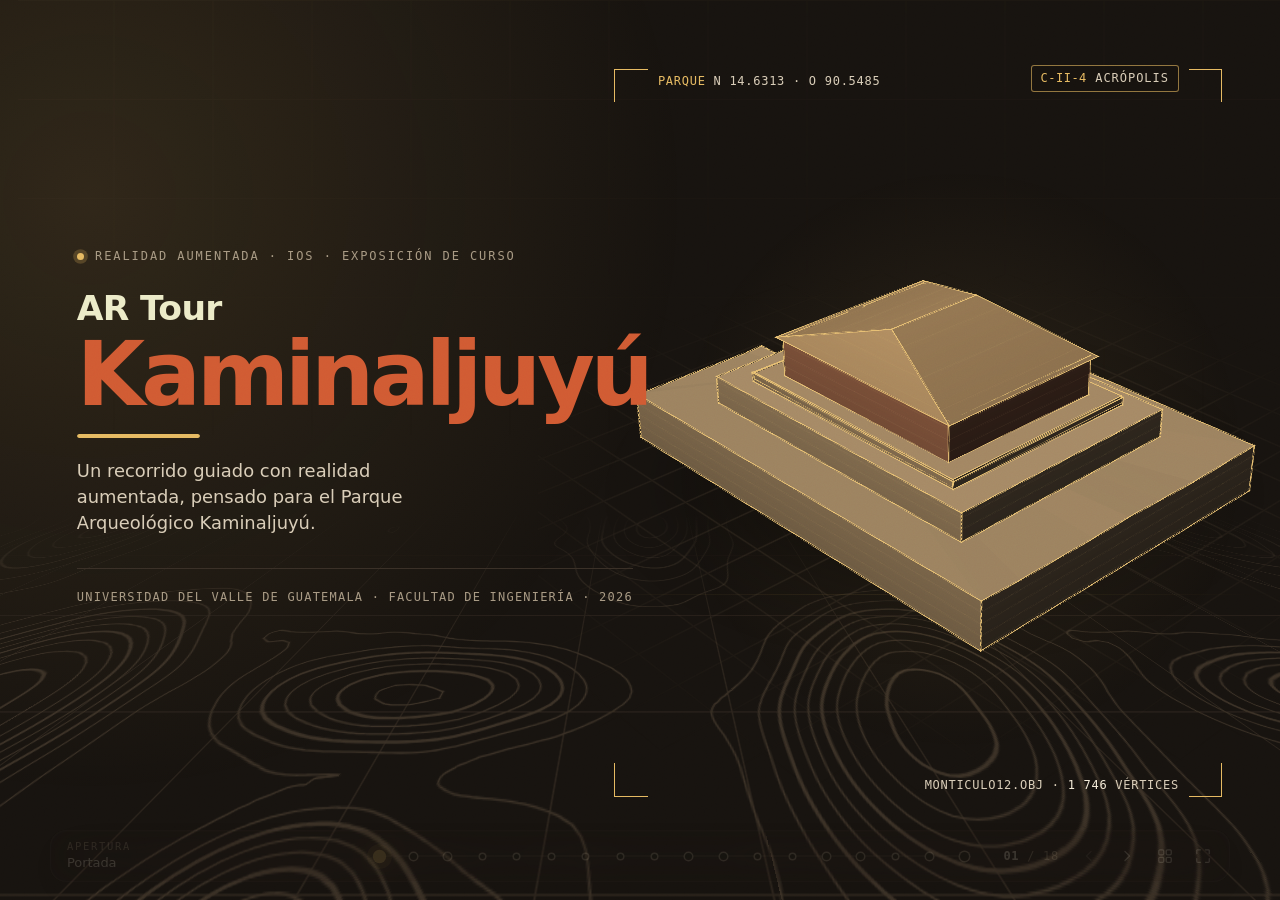
==== index.html @ 23513bbf "feat: slides Mónica" ====
<!DOCTYPE html>
<!-- saved from url=(0059)https://amf-technologies.com/ARTourKaminaljuyu/#/colocacion -->
<html lang="es" data-tema-actual="ink" style="--curvas-fondo: url(&quot;data:image/svg+xml,%3Csvg%20xmlns%3D%22http%3A%2F%2Fwww.w3.org%2F2000%2Fsvg%22%20class%3D%22curvas%22%20viewBox%3D%220%200%201200%201200%22%20preserveAspectRatio%3D%22xMidYMid%20slice%22%20aria-hidden%3D%22true%22%20focusable%3D%22false%22%3E%3Cg%20fill%3D%22none%22%20stroke%3D%22%23fff%22%20stroke-width%3D%222.2%22%20stroke-linecap%3D%22round%22%20stroke-linejoin%3D%22round%22%3E%3Cpath%20class%3D%22curvas__n%22%20data-nivel%3D%220%22%20d%3D%22M0%20317C1.5%20318.8%207.3%20325.3%209.2%20327.3C11%20329.3%209%20327.2%2010.9%20329C12.8%20330.9%2018.5%20336.4%2020.3%20338.2C22.1%20339.9%2019.8%20337.7%2021.8%20339.5C23.9%20341.3%2030.9%20347.3%2032.7%20348.9C34.6%20350.5%2031.2%20347.7%2033%20349.1C34.8%20350.5%2041.1%20355.3%2043.6%20357.1C46.1%20359%2046.2%20358.9%2048%20360C49.8%20361.1%2051.6%20362.4%2054.5%20364C57.5%20365.5%2062.9%20368.2%2065.5%20369.4C68%20370.5%2068%20370.3%2069.8%20370.9C71.6%20371.5%2073.5%20372.3%2076.4%20373C79.3%20373.8%2083.6%20374.7%2087.3%20375.3C90.9%20375.9%2094.5%20376.3%2098.2%20376.5C101.8%20376.8%20105.5%20376.9%20109.1%20376.8C112.7%20376.8%20116.4%20376.5%20120%20376.2C123.6%20375.8%20127.3%20375.3%20130.9%20374.7C134.5%20374.1%20139.1%20373%20141.8%20372.4C144.5%20371.8%20145.2%20371.4%20147.1%20370.9C148.9%20370.4%20150%20370.6%20152.7%20369.2C155.5%20367.8%20161.3%20364.1%20163.6%20362.5C165.9%20361%20164.7%20361.5%20166.5%20360C168.3%20358.5%20172.4%20355.2%20174.5%20353.4C176.7%20351.6%20177.5%20350.6%20179.3%20349.1C181.1%20347.6%20183.1%20346%20185.5%20344.2C187.8%20342.4%20191.6%20339.5%20193.4%20338.2C195.3%20336.8%20194.1%20337.7%20196.4%20336.2C198.7%20334.7%20204.9%20330.7%20207.3%20329.3C209.7%20327.8%20208.8%20328.4%20210.7%20327.3C212.5%20326.2%20215.4%20324.4%20218.2%20322.6C221%20320.7%20225.8%20317.6%20227.6%20316.4C229.4%20315.1%20227.2%20316.9%20229.1%20315.1C231%20313.3%20237%20307.4%20238.8%20305.5C240.6%20303.5%20239%20305.2%20240%20303.3C241%20301.5%20243.3%20297.8%20244.6%20294.5C245.9%20291.3%20247%20287.3%20247.9%20283.6C248.8%20280%20249.4%20275.8%20249.9%20272.7C250.4%20269.7%20250.7%20267.1%20250.9%20265.2C251.2%20263.4%20251.1%20264.2%20251.4%20261.8C251.7%20259.4%20252.3%20254.5%20252.8%20250.9C253.3%20247.3%20253.8%20243.6%20254.4%20240C255%20236.4%20255.6%20232.7%20256.4%20229.1C257.1%20225.5%20258%20221.7%20258.9%20218.2C259.8%20214.7%20261.3%20209.8%20261.8%20208C262.3%20206.2%20261.3%20209.2%20262.1%20207.3C262.8%20205.3%20264.8%20200%20266.1%20196.4C267.5%20192.7%20269%20188.6%20270.1%20185.5C271.2%20182.4%20272.1%20179.6%20272.7%20177.7C273.4%20175.9%20273.2%20176.9%20274%20174.5C274.8%20172.2%20276.7%20167.3%20277.8%20163.6C278.8%20160%20279.8%20156.4%20280.5%20152.7C281.2%20149.1%20281.7%20145.5%20282.1%20141.8C282.4%20138.2%20282.5%20134.5%20282.5%20130.9C282.6%20127.3%20282.4%20123.6%20282.3%20120C282.2%20116.4%20281.9%20112.7%20281.7%20109.1C281.5%20105.5%20281.3%20101.8%20281.1%2098.2C281%2094.5%20280.8%2090.9%20280.8%2087.3C280.8%2083.6%20280.9%2080%20281.1%2076.4C281.3%2072.7%20281.6%2069.1%20281.9%2065.5C282.2%2061.8%20282.6%2057.5%20282.9%2054.5C283.1%2051.6%20283.4%2049.5%20283.6%2047.7C283.9%2045.9%20283.8%2046.1%20284.2%2043.6C284.7%2041.1%20285.5%2036.4%20286.3%2032.7C287.2%2029.1%20288.1%2025.5%20289.3%2021.8C290.4%2018.2%20292.4%2013.2%20293.3%2010.9C294.1%208.7%20293.5%2010.1%20294.5%208.3C295.6%206.5%20298.8%201.4%20299.6%200M1090.6%200C1090.6%200.1%201089.9%20-1.2%201090.9%200.6C1091.9%202.4%201094.8%207.6%201096.6%2010.9C1098.4%2014.2%201100.8%2018.4%201101.8%2020.3C1102.8%2022.1%201101.5%2019.7%201102.8%2021.8C1104%2023.9%201107.6%2029.9%201109.2%2032.7C1110.9%2035.5%201111.6%2036.7%201112.7%2038.6C1113.8%2040.4%201114.3%2041%201115.8%2043.6C1117.3%2046.3%201120.4%2052%201121.7%2054.5C1123%2057.1%201122.9%2057.2%201123.6%2059C1124.3%2060.9%201125.2%2062.6%201125.9%2065.5C1126.7%2068.3%201127.8%2072.7%201128.2%2076.4C1128.6%2080%201128.5%2083.6%201128.2%2087.3C1127.8%2090.9%201126.8%2095.1%201126%2098.2C1125.3%20101.3%201124.3%20104%201123.6%20105.9C1123%20107.7%201123.3%20106.7%201122.3%20109.1C1121.2%20111.4%201118.9%20116.4%201117.4%20120C1115.9%20123.6%201114.2%20128.4%201113.4%20130.9C1112.6%20133.4%201113%20133.3%201112.7%20135.1C1112.4%20136.9%201111.6%20139.6%201111.6%20141.8C1111.6%20144%201112.4%20146.4%201112.7%20148.3C1113.1%20150.1%201112.2%20150.2%201113.5%20152.7C1114.9%20155.3%201119.1%20161.4%201120.8%20163.6C1122.4%20165.9%201121.9%20164.4%201123.6%20166.3C1125.4%20168.1%201129.7%20172.7%201131.5%20174.5C1133.3%20176.4%201132.9%20175.4%201134.5%20177.3C1136.2%20179.1%201139.5%20183.2%201141.3%20185.5C1143.1%20187.7%201144.1%20188.7%201145.5%20190.5C1146.8%20192.3%201147.5%20193.6%201149.2%20196.4C1150.9%20199.2%201154.3%20205.2%201155.5%20207.3C1156.7%20209.4%201155.6%20207.3%201156.4%20209.1C1157.1%20210.9%201158.9%20214.8%201160%20218.2C1161.1%20221.5%201162.2%20225.5%201163.2%20229.1C1164.2%20232.7%201165.2%20237.2%201165.9%20240C1166.5%20242.8%201166.8%20244.3%201167.3%20246.1C1167.7%20247.9%201167.8%20248.3%201168.4%20250.9C1169%20253.5%201170.1%20258.2%201171.1%20261.8C1172.1%20265.5%201173.3%20269.3%201174.5%20272.7C1175.6%20276.1%201177.5%20280.4%201178.2%20282.2C1178.9%20284%201177.8%20281.6%201178.8%20283.6C1179.8%20285.7%201182.6%20291.4%201184.3%20294.5C1186%20297.7%201187.9%20300.4%201189.1%20302.3C1190.2%20304.1%201189.5%20303.1%201191.3%20305.5C1193%20307.8%201198%20314.4%201199.5%20316.4C1200.9%20318.3%201199.9%20316.9%201200%20317M748.9%2065.5C750.7%2065%20752%2065.1%20752.7%2065.1C753.4%2065.1%20752.5%2063.6%20753.1%2065.5C753.8%2067.3%20756.3%2072.7%20756.6%2076.4C756.8%2080%20755.5%2084.2%20754.9%2087.3C754.2%2090.3%20754.9%2094.2%20752.7%2094.7C750.6%2095.2%20743.9%2091.5%20741.8%2090.2C739.8%2089%20741.1%2089.6%20740.4%2087.3C739.7%2085%20737.1%2079.6%20737.4%2076.4C737.6%2073.1%20739.9%2069.4%20741.8%2067.6C743.7%2065.8%20747.1%2065.9%20748.9%2065.5ZM0%20727.8C1.3%20728.3%205.7%20730.1%207.6%20730.9C9.4%20731.7%208.5%20731.2%2010.9%20732.6C13.3%20734%2019.4%20737.8%2021.8%20739.3C24.2%20740.9%2023.5%20739.9%2025.3%20741.8C27.1%20743.7%2031.2%20748.9%2032.7%20750.7C34.2%20752.6%2033.1%20750.6%2034.2%20752.7C35.3%20754.9%2037.9%20760%2039.3%20763.6C40.6%20767.3%2041.5%20771.6%2042.3%20774.5C43%20777.5%2043.3%20779.7%2043.6%20781.6C44%20783.4%2043.9%20783%2044.3%20785.5C44.8%20787.9%2045.6%20792.7%2046.2%20796.4C46.9%20800%2047.6%20803.6%2048.4%20807.3C49.2%20810.9%2050.1%20814.7%2051.2%20818.2C52.2%20821.7%2053.9%20826.3%2054.5%20828.1C55.2%20829.9%2053.9%20827.1%2054.9%20829.1C56%20831.1%2059%20836.9%2060.7%20840C62.5%20843.1%2064.2%20845.8%2065.5%20847.6C66.7%20849.4%2066.3%20848.8%2068.2%20850.9C70%20853%2074.6%20858.2%2076.4%20860.1C78.1%20861.9%2076.7%20860.3%2078.5%20861.8C80.3%20863.4%2085%20867.6%2087.3%20869.4C89.5%20871.2%2090.2%20871.4%2092%20872.7C93.8%20874.1%2095.4%20875.7%2098.2%20877.6C101%20879.4%20106.9%20882.6%20108.7%20883.6C110.5%20884.7%20107.2%20883.4%20109.1%20883.9C111%20884.4%20116.4%20886.4%20120%20886.6C123.6%20886.8%20128.6%20885.6%20130.9%20885.1C133.3%20884.7%20132.3%20884.6%20134.1%20883.6C135.9%20882.7%20139.1%20881.4%20141.8%20879.5C144.6%20877.7%20148.7%20874.2%20150.5%20872.7C152.3%20871.3%20150.8%20872.7%20152.7%20870.9C154.6%20869%20160.2%20863.6%20162%20861.8C163.8%20860%20161.7%20862%20163.6%20860.2C165.6%20858.4%20171.7%20852.6%20173.5%20850.9C175.4%20849.2%20172.6%20851.7%20174.5%20850C176.5%20848.3%20183.5%20842.1%20185.5%20840.5C187.4%20838.8%20184.2%20841.8%20186%20840C187.8%20838.2%20194.6%20831.4%20196.4%20829.6C198.2%20827.8%20195.7%20831%20196.8%20829.1C197.9%20827.2%20201.3%20821.8%20202.9%20818.2C204.5%20814.5%20205.8%20809.8%20206.6%20807.3C207.3%20804.8%20207%20805%20207.3%20803.2C207.5%20801.4%20207.9%20799.3%20208.1%20796.4C208.3%20793.4%20208.5%20789.1%20208.4%20785.5C208.4%20781.8%20208.2%20777.6%20208%20774.5C207.8%20771.5%20207.5%20769%20207.3%20767.2C207.1%20765.4%20207.2%20766%20206.9%20763.6C206.5%20761.2%20205.7%20756.4%20205%20752.7C204.3%20749.1%20203.6%20745.5%20202.9%20741.8C202.3%20738.2%20201.7%20734.5%20201.2%20730.9C200.7%20727.3%20200.2%20723.6%20199.8%20720C199.4%20716.4%20199%20712.7%20198.7%20709.1C198.3%20705.5%20198%20701.8%20197.8%20698.2C197.5%20694.5%20197.2%20690.5%20197%20687.3C196.7%20684%20196.5%20680.6%20196.4%20678.8C196.2%20677%20196.4%20678.6%20196.1%20676.4C195.8%20674.1%20195.2%20669.1%20194.5%20665.5C193.8%20661.8%20192.8%20658.2%20191.7%20654.5C190.7%20650.9%20189.3%20646.9%20188.3%20643.6C187.2%20640.4%20186.1%20637%20185.5%20635.1C184.8%20633.3%20185.2%20634.9%20184.3%20632.7C183.3%20630.5%20180.9%20625.5%20179.6%20621.8C178.3%20618.2%20176.9%20614.5%20176.3%20610.9C175.7%20607.3%20175.2%20603.6%20175.9%20600C176.7%20596.4%20179.4%20591.6%20181%20589.1C182.6%20586.6%20183.8%20586.8%20185.5%20584.9C187.1%20583.1%20189.2%20580%20191%20578.2C192.8%20576.3%20194.4%20575.6%20196.4%20573.8C198.3%20572%20200.9%20569%20202.7%20567.3C204.5%20565.6%20205.3%20565.3%20207.3%20563.5C209.2%20561.7%20212.5%20558.1%20214.3%20556.4C216.1%20554.6%20216.4%20554.6%20218.2%20552.8C219.9%20551%20223.1%20547.4%20224.9%20545.5C226.7%20543.5%20227.5%20542.8%20229.1%20541C230.6%20539.2%20232.3%20536.9%20234.2%20534.5C236%20532.2%20238.7%20528.8%20240%20527C241.3%20525.1%20240.7%20526%20242.2%20523.6C243.7%20521.3%20247.6%20515.1%20249%20512.7C250.5%20510.4%20249.9%20511.4%20250.9%20509.6C251.9%20507.8%20253.3%20504.9%20255%20501.8C256.6%20498.7%20259.5%20493.1%20260.6%20490.9C261.8%20488.7%20261%20490.4%20261.8%20488.5C262.6%20486.7%20264.1%20483.2%20265.6%20480C267.1%20476.8%20269.7%20471.5%20270.9%20469.1C272.1%20466.7%20271.8%20467.5%20272.7%20465.7C273.7%20463.9%20274.7%20461.2%20276.6%20458.2C278.4%20455.2%20282.4%20449.4%20283.6%20447.6C284.9%20445.8%20282.4%20449.1%20283.9%20447.3C285.3%20445.4%20290.5%20438.6%20292.2%20436.4C294%20434.1%20292.9%20435.5%20294.5%20433.7C296.2%20431.9%20300.3%20427.4%20302.1%20425.5C303.9%20423.5%20303.5%20423.9%20305.5%20422C307.4%20420.2%20311.8%20416.2%20313.7%20414.5C315.5%20412.9%20314.3%20413.9%20316.4%20412C318.4%20410.2%20324.2%20405.2%20326.1%20403.6C327.9%20402%20325.3%20404.3%20327.3%20402.5C329.3%20400.7%20336.3%20394.5%20338.2%20392.9C340%20391.3%20336.5%20394.3%20338.4%20392.7C340.2%20391.1%20347%20385%20349.1%20383.2C351.2%20381.4%20349%20383.3%20350.8%20381.8C352.6%20380.4%20357.6%20376.3%20360%20374.5C362.4%20372.7%20363.5%20372.1%20365.3%20370.9C367.1%20369.7%20368.2%20368.8%20370.9%20367.1C373.7%20365.4%20379.8%20362%20381.8%20360.8C383.9%20359.6%20381.4%20361%20383.3%20360C385.1%20359%20389.3%20356.4%20392.7%20354.7C396.1%20353.1%20401.4%20350.9%20403.6%20349.9C405.8%20349%20404%20349.8%20405.9%20349.1C407.7%20348.4%20411.3%20346.8%20414.5%20345.6C417.8%20344.4%20421.8%20343.2%20425.5%20342.1C429.1%20341.1%20433.6%20340%20436.4%20339.4C439.1%20338.7%20440%20338.6%20441.8%20338.2C443.6%20337.8%20444.5%20337.5%20447.3%20336.9C450%20336.2%20454.5%20335.3%20458.2%20334.5C461.8%20333.7%20465.5%20332.9%20469.1%20332.2C472.7%20331.5%20476.4%20330.7%20480%20330C483.6%20329.4%20488.3%20328.5%20490.9%20328.1C493.6%20327.6%20494.1%20327.6%20495.9%20327.3C497.7%20326.9%20499%20326.6%20501.8%20326.1C504.6%20325.6%20509.1%20324.8%20512.7%20324.2C516.4%20323.7%20520%20323.2%20523.6%20322.7C527.3%20322.3%20530.9%20321.9%20534.5%20321.6C538.2%20321.3%20541.8%20320.9%20545.5%20320.7C549.1%20320.5%20552.7%20320.3%20556.4%20320.2C560%20320.2%20563.6%20320.2%20567.3%20320.4C570.9%20320.6%20574.5%20320.9%20578.2%20321.5C581.8%20322.1%20586%20323.2%20589.1%20324.1C592.1%20325.1%20594.6%20326.5%20596.4%20327.3C598.2%20328%20597.6%20327.5%20600%20328.7C602.4%20330%20608.2%20333%20610.9%20334.6C613.7%20336.2%20614.7%20337%20616.5%20338.2C618.4%20339.4%20619.6%20340.1%20621.8%20341.9C624.1%20343.7%20628.2%20347.4%20630%20349.1C631.9%20350.8%20631.1%20350.1%20632.7%20351.9C634.3%20353.7%20637.7%20357.7%20639.6%20360C641.4%20362.3%20642.3%20363.8%20643.6%20365.6C644.9%20367.4%20645.6%20368.2%20647.4%20370.9C649.2%20373.6%20653.1%20379.9%20654.3%20381.8C655.5%20383.7%20653.7%20380.6%20654.5%20382.4C655.4%20384.2%20658.2%20389.2%20659.5%20392.7C660.9%20396.3%20661.9%20400%20662.9%20403.6C663.8%20407.3%20664.9%20412.6%20665.3%20414.5C665.7%20416.5%20664.9%20413.3%20665.5%20415.1C666%20416.9%20667.3%20421.9%20668.4%20425.5C669.4%20429%20670.6%20432.7%20671.8%20436.4C673.1%20440%20675.1%20445.3%20675.8%20447.3C676.6%20449.3%20675.2%20446.6%20676.4%20448.4C677.6%20450.3%20681.1%20455.4%20683%20458.2C684.8%20461%20685.9%20463.4%20687.3%20465.3C688.6%20467.1%20689.3%20466.6%20691%20469.1C692.7%20471.5%20696.3%20477.8%20697.5%20480C698.7%20482.2%20697.5%20480.3%20698.2%20482.1C698.9%20483.9%20700.7%20487.6%20701.5%20490.9C702.3%20494.2%20702.6%20498.2%20702.9%20501.8C703.1%20505.5%20703.1%20509.1%20703%20512.7C702.9%20516.4%20702.8%20520%20702.3%20523.6C701.8%20527.3%20700.7%20531.9%20700%20534.5C699.3%20537.2%20698.8%20537.6%20698.2%20539.4C697.6%20541.2%20697.5%20542.6%20696.5%20545.5C695.5%20548.3%20693.8%20552.8%20692.3%20556.4C690.7%20559.9%20688.1%20564.9%20687.3%20566.7C686.4%20568.5%20687.8%20565.4%20687.1%20567.3C686.3%20569.2%20684.3%20574.5%20682.9%20578.2C681.6%20581.8%20680%20585.8%20678.9%20589.1C677.8%20592.4%20676.9%20595.9%20676.4%20597.7C675.9%20599.6%20676.3%20597.8%20675.9%20600C675.5%20602.2%20674.6%20607.3%20674%20610.9C673.3%20614.5%20672.7%20618.2%20672.1%20621.8C671.5%20625.5%20670.9%20629.1%20670.3%20632.7C669.7%20636.4%20669.2%20640%20668.5%20643.6C667.9%20647.3%20667.2%20651.6%20666.7%20654.5C666.1%20657.4%20665.8%20659.2%20665.5%20661C665.1%20662.9%20665.2%20662.9%20664.7%20665.5C664.3%20668%20663.4%20672.7%20662.7%20676.4C662.1%20680%20661.4%20683.6%20660.8%20687.3C660.2%20690.9%20659.7%20694.5%20659.3%20698.2C658.8%20701.8%20658.4%20705.5%20657.9%20709.1C657.5%20712.7%20657.1%20716.4%20656.6%20720C656.1%20723.6%20655.2%20728.8%20654.9%20730.9C654.6%20733%20654.9%20730.7%20654.5%20732.5C654.2%20734.3%20653.6%20738.4%20652.8%20741.8C651.9%20745.2%20650.7%20749.1%20649.3%20752.7C647.9%20756.4%20645.2%20761.6%20644.3%20763.6C643.4%20765.7%20644.6%20763.1%20643.6%20764.9C642.7%20766.7%20640.4%20771.5%20638.6%20774.5C636.8%20777.6%20634%20781.2%20632.7%20783C631.5%20784.8%20632.7%20783.4%20630.9%20785.5C629.1%20787.6%20623.5%20793.8%20621.8%20795.6C620.2%20797.4%20622.9%20794.7%20621.1%20796.4C619.2%20798%20613%20803.5%20610.9%20805.3C608.8%20807.1%20610.1%20805.9%20608.3%20807.3C606.5%20808.6%20602.6%20811.4%20600%20813.2C597.4%20815%20594.4%20817%20592.5%20818.2C590.7%20819.4%20591.5%20818.8%20589.1%20820.4C586.7%20821.9%20580.4%20826.1%20578.2%20827.6C576%20829%20577.8%20827.9%20576%20829.1C574.2%20830.3%20570.1%20832.8%20567.3%20834.6C564.4%20836.5%20560.8%20838.8%20559%20840C557.1%20841.2%20558.6%20840.2%20556.4%20841.7C554.1%20843.3%20547.7%20847.7%20545.5%20849.2C543.2%20850.8%20544.8%20849.6%20543%20850.9C541.2%20852.3%20537.1%20855.5%20534.5%20857.3C532%20859.1%20529.8%20860.5%20527.9%20861.8C526.1%20863.1%20526.2%20863.5%20523.6%20865.1C521.1%20866.8%20514.8%20870.6%20512.7%20871.8C510.6%20873.1%20512.8%20871.7%20511%20872.7C509.1%20873.7%20505.2%20876.3%20501.8%20878C498.5%20879.7%20493%20881.9%20490.9%20882.9C488.8%20883.8%20490.9%20882.8%20489.1%20883.6C487.3%20884.5%20483.3%20886.6%20480%20888.2C476.7%20889.8%20471.3%20892.4%20469.1%20893.4C466.9%20894.5%20468.8%20893.3%20466.9%20894.5C465.1%20895.7%20460.6%20898.8%20458.2%20900.6C455.8%20902.5%20454.2%20903.6%20452.4%20905.5C450.6%20907.3%20448.7%20909.7%20447.3%20911.5C445.9%20913.3%20445.3%20913.7%20444%20916.4C442.7%20919%20440.6%20923.6%20439.3%20927.3C438.1%20930.9%20437.1%20936.1%20436.6%20938.2C436.1%20940.2%20436.6%20937.8%20436.4%20939.7C436.1%20941.5%20435.6%20945.7%20435.2%20949.1C434.9%20952.5%20434.6%20956.4%20434.2%20960C433.8%20963.6%20433.4%20967.3%20432.9%20970.9C432.4%20974.5%20431.7%20978.2%20431.2%20981.8C430.7%20985.5%20430.2%20989.1%20429.6%20992.7C429.1%20996.4%20428.6%201000%20427.9%201003.6C427.2%201007.3%20426%201012.6%20425.6%201014.5C425.2%201016.5%20425.9%201013.4%20425.5%201015.2C425%201017%20424.1%201021.9%20423%201025.5C422%201029%20420.7%201032.9%20419.3%201036.4C417.9%201039.8%20415.4%201044.5%20414.5%201046.4C413.7%201048.2%20415%201045.3%20414.2%201047.3C413.3%201049.2%20411.1%201054.5%20409.4%201058.2C407.8%201061.8%20405.3%201067%20404.3%201069.1C403.3%201071.2%20404.3%201068.8%20403.6%201070.6C403%201072.4%20401.5%201076.6%20400.2%201080C399%201083.4%20397.4%201087.6%20396.1%201090.9C394.9%201094.2%20393.4%201097.7%20392.7%201099.6C392%201101.4%20392.8%201099.6%20391.9%201101.8C391.1%201104%20389.3%201109.2%20387.6%201112.7C385.9%201116.3%20382.8%201121.2%20381.8%201123.1C380.8%201124.9%20382.9%201121.7%20381.5%201123.6C380%201125.6%20375%201132.3%20373.2%201134.5C371.4%201136.8%20372.8%201135.2%20370.9%201137C369%201138.8%20363.5%201143.8%20361.7%201145.5C359.9%201147.1%20362.1%201145.3%20360%201146.9C357.9%201148.5%20351.2%201153.5%20349.1%201155.1C347%201156.7%20349.1%201155%20347.3%201156.4C345.5%201157.7%20340.7%201161.2%20338.2%201163.1C335.7%201164.9%20334.2%201165.9%20332.4%201167.3C330.6%201168.6%20329.5%201169.4%20327.3%201171.3C325%201173.1%20320.7%201176.6%20318.9%201178.2C317.1%201179.7%20318.2%201178.7%20316.4%201180.5C314.5%201182.3%20309.8%201187.2%20308%201189.1C306.2%201191%20306.9%201190.2%20305.5%201192C304.1%201193.9%20300.6%201198.7%20299.6%201200M1090.6%201200C1089.5%201198.2%201085.8%201192%201084%201189.1C1082.3%201186.2%201081.1%201184.5%201080%201182.7C1078.9%201180.8%201078.8%201180.7%201077.2%201178.2C1075.6%201175.6%201071.8%201169.4%201070.4%201167.3C1069.1%201165.1%201070.3%201166.9%201069.1%201165.1C1067.9%201163.3%201065.2%201159.2%201063.4%201156.4C1061.6%201153.5%201059.3%201149.7%201058.2%201147.8C1057%201146%201058%201147.7%201056.5%201145.5C1055%201143.2%201050.6%201136.8%201049.1%201134.5C1047.5%201132.3%201048.6%201133.6%201047.3%201131.8C1045.9%201130%201043%201126%201041.1%201123.6C1039.3%201121.3%201037.9%201119.5%201036.4%201117.7C1034.8%201115.9%201033.7%201114.7%201031.9%201112.7C1030.1%201110.7%201027.1%201107.4%201025.5%201105.6C1023.8%201103.8%201023.6%201103.9%201021.8%201101.8C1020%201099.8%201016.1%201095.1%201014.5%201093.3C1013%201091.4%201014.1%201093.1%201012.5%201090.9C1010.9%201088.7%201006.5%201082.3%201005%201080C1003.5%201077.7%201004.6%201079.1%201003.6%201077.3C1002.7%201075.5%201000.6%201072.3%20999.3%201069.1C997.9%201065.9%20996.5%201061.8%20995.5%201058.2C994.5%201054.5%20993.8%201049.6%20993.3%201047.3C992.9%201045%20993.2%201046.1%20992.7%201044.3C992.3%201042.4%20991.9%201039.5%20990.7%201036.4C989.4%201033.2%20987%201027.9%20985.5%201025.5C984%201023%20983.8%201023.4%20981.8%201021.6C979.8%201019.7%20975.2%201015.9%20973.4%201014.5C971.6%201013.2%20973.1%201014.4%20970.9%201013.3C968.7%201012.3%20963.4%201009.8%20960%201008.2C956.6%201006.6%20952.3%201004.5%20950.4%201003.6C948.6%201002.8%20951.1%201003.9%20949.1%201003.2C947%201002.5%20941.8%201000.8%20938.2%20999.5C934.5%20998.2%20930.1%20996.4%20927.3%20995.3C924.4%20994.2%20923%20993.4%20921.2%20992.7C919.4%20992%20919%20992%20916.4%20991C913.7%20989.9%20908.7%20988%20905.5%20986.4C902.2%20984.9%20898.5%20982.8%20896.7%20981.8C894.9%20980.9%20896.7%20982%20894.5%20980.7C892.4%20979.3%20886.1%20975.3%20883.6%20973.7C881.2%20972.1%20881.9%20972.4%20880%20970.9C878.2%20969.4%20874.7%20966.5%20872.7%20964.6C870.7%20962.8%20870%20962%20868.1%20960C866.3%20958%20863.3%20954.5%20861.8%20952.6C860.3%20950.8%20860.7%20951.5%20859%20949.1C857.4%20946.7%20853.1%20940.2%20851.8%20938.2C850.4%20936.1%20852%20938.5%20850.9%20936.7C849.8%20934.9%20847%20930.7%20845.3%20927.3C843.5%20923.9%20841.1%20918.3%20840.2%20916.4C839.4%20914.5%20840.9%20917.6%20840%20915.8C839.1%20914%20836.6%20909%20835.1%20905.5C833.5%20901.9%20831.9%20897.4%20830.9%20894.5C829.9%20891.7%20829.7%20890.3%20829.1%20888.5C828.5%20886.6%20828.1%20886.3%20827.3%20883.6C826.5%20881%20825.2%20876.4%20824.4%20872.7C823.6%20869.1%20823%20865.5%20822.6%20861.8C822.1%20858.2%20821.8%20854.5%20821.7%20850.9C821.5%20847.3%20821.5%20843.6%20821.7%20840C821.8%20836.4%20822.1%20832.7%20822.6%20829.1C823.1%20825.5%20823.7%20821.8%20824.7%20818.2C825.7%20814.5%20827.7%20809.3%20828.5%20807.3C829.2%20805.2%20828.3%20807.8%20829.1%20806C829.8%20804.2%20831.3%20799.8%20832.9%20796.4C834.6%20792.9%20838.1%20787.5%20839.2%20785.5C840.4%20783.4%20838.9%20786.1%20840%20784.3C841.1%20782.5%20844.3%20777.2%20846.1%20774.5C847.9%20771.9%20849.5%20770.1%20850.9%20768.3C852.3%20766.5%20852.6%20765.8%20854.4%20763.6C856.3%20761.5%20860.2%20757.1%20861.8%20755.2C863.4%20753.4%20862.3%20754.6%20864.2%20752.7C866%20750.9%20870.9%20745.9%20872.7%20744.1C874.6%20742.2%20873.5%20743.5%20875.3%20741.8C877.1%20740.1%20881.6%20735.6%20883.6%20733.8C885.6%20732%20885.5%20732.5%20887.3%20730.9C889.1%20729.3%20892.3%20725.9%20894.5%20724.1C896.8%20722.3%20898.8%20721.4%20900.6%20720C902.4%20718.6%20902.8%20717.2%20905.5%20715.4C908.1%20713.6%20914.5%20710.2%20916.4%20709.2C918.2%20708.1%20914.7%20710.3%20916.6%20709.1C918.4%20707.9%20923.7%20703.4%20927.3%20701.8C930.9%20700.1%20935.4%20699.6%20938.2%20699C941%20698.4%20942.2%20699.5%20944%20698.2C945.8%20696.9%20946.4%20692.7%20949.1%20691.3C951.8%20689.9%20956.4%20690.4%20960%20689.7C963.6%20689.1%20969%20688%20970.9%20687.6C972.8%20687.2%20971.6%20687.3%20971.6%20687.3C971.6%20687.2%20972.8%20687.3%20970.9%20687.2C969%20687.1%20963.6%20686.8%20960%20686.7C956.4%20686.7%20952.7%20686.8%20949.1%20686.9C945.5%20687%20940.6%20687.2%20938.2%20687.2C935.7%20687.3%20936.2%20687.2%20934.4%20687.3C932.5%20687.3%20928.7%20687.6%20927.3%20687.6C925.9%20687.6%20927.7%20687.4%20925.9%20687.3C924.1%20687.2%20919.8%20687.2%20916.4%20686.9C913%20686.6%20909.1%20686.3%20905.5%20685.6C901.8%20685%20898.2%20684.2%20894.5%20683.1C890.9%20682%20886.3%20680.1%20883.6%20678.9C881%20677.8%20880.4%20677.2%20878.6%20676.4C876.8%20675.6%20875.5%20675.4%20872.7%20674.2C869.9%20673%20864.8%20670.6%20861.8%20669.1C858.9%20667.7%20856.9%20666.4%20855.1%20665.5C853.3%20664.6%20853.4%20664.8%20850.9%20663.7C848.4%20662.6%20843.3%20660.4%20840%20658.9C836.7%20657.4%20832.9%20655.4%20831%20654.5C829.2%20653.7%20831.2%20654.7%20829.1%20653.8C826.9%20652.8%20821.5%20650.7%20818.2%20649C814.8%20647.3%20810.7%20644.7%20808.9%20643.6C807.1%20642.6%20809.4%20644.1%20807.3%20642.7C805.2%20641.3%20798.7%20636.8%20796.4%20635.1C794.1%20633.5%20795.3%20634.4%20793.5%20632.7C791.7%20631.1%20787.3%20627%20785.5%20625.2C783.6%20623.4%20784%20624.1%20782.2%20621.8C780.4%20619.6%20775.9%20613.6%20774.5%20611.8C773.2%20610%20775.1%20612.9%20773.9%20610.9C772.7%20608.9%20769.1%20603.4%20767.4%20600C765.7%20596.6%20764.4%20592.6%20763.6%20590.7C762.9%20588.9%20763.6%20591.2%20762.8%20589.1C762%20587%20759.9%20581.8%20758.9%20578.2C758%20574.5%20757.3%20570.9%20756.9%20567.3C756.5%20563.6%20756.4%20560%20756.5%20556.4C756.7%20552.7%20757.2%20549.1%20758%20545.5C758.8%20541.8%20760.5%20537.1%20761.4%20534.5C762.3%20532%20762.8%20531.7%20763.6%20529.9C764.4%20528.1%20765%20526.5%20766.2%20523.6C767.5%20520.8%20769.7%20516%20771.1%20512.7C772.5%20509.5%20773.8%20506.1%20774.5%20504.3C775.3%20502.5%20774.9%20504%20775.6%20501.8C776.3%20499.6%20778%20494.5%20778.7%20490.9C779.4%20487.3%20780.4%20483.6%20779.8%20480C779.2%20476.4%20776%20471%20775.2%20469.1C774.3%20467.1%20776.5%20469.2%20774.5%20468.3C772.6%20467.5%20767.3%20464.7%20763.6%20464.2C760%20463.7%20756.4%20464.9%20752.7%20465.2C749.1%20465.6%20745.5%20467.3%20741.8%20466.2C738.2%20465.1%20732.8%20459.8%20730.9%20458.5C729.1%20457.2%20730.7%20458.8%20730.7%20458.2C730.7%20457.6%20730.8%20456.6%20730.9%20454.8C731.1%20453%20729.8%20449.7%20731.6%20447.3C733.4%20444.8%20738.3%20441.2%20741.8%20440.1C745.3%20439%20749.1%20440.3%20752.7%20440.8C756.4%20441.3%20760%20442.5%20763.6%20443.1C767.3%20443.7%20770.9%20444%20774.5%20444.2C778.2%20444.4%20781.8%20444.5%20785.5%20444.4C789.1%20444.4%20792.7%20444.2%20796.4%20444C800%20443.8%20803.6%20443.5%20807.3%20443.1C810.9%20442.8%20814.5%20442.4%20818.2%20442C821.8%20441.7%20825.5%20441.1%20829.1%20441.1C832.7%20441.1%20836.4%20441.6%20840%20442.2C843.6%20442.8%20847.3%20443.7%20850.9%20444.5C854.5%20445.2%20859.3%20446.2%20861.8%20446.7C864.3%20447.2%20864%20447.1%20865.8%20447.3C867.6%20447.5%20869.8%20447.7%20872.7%20447.8C875.7%20448%20880%20448.1%20883.6%20448C887.3%20447.9%20892.7%20447.4%20894.5%20447.3C896.4%20447.2%20893.1%20447.6%20894.9%20447.3C896.8%20446.9%20901.9%20445.8%20905.5%20445.4C909%20444.9%20912.7%20444.6%20916.4%20444.4C920%20444.3%20923.6%20444.4%20927.3%20444.5C930.9%20444.7%20934.5%20445.1%20938.2%20445.5C941.8%20445.9%20947.1%20446.8%20949.1%20447.1C951.1%20447.4%20948.2%20447.1%20950%20447.3C951.9%20447.5%20956.5%20447.9%20960%20448.4C963.5%20448.8%20967.3%20449.3%20970.9%20449.8C974.5%20450.4%20978.2%20450.9%20981.8%20451.7C985.5%20452.5%20989.1%20453.5%20992.7%20454.4C996.4%20455.4%201001.5%20457%201003.6%20457.7C1005.7%20458.3%201003.5%20457.8%201005.3%20458.2C1007.1%20458.6%201011.2%20459.3%201014.5%20460C1017.9%20460.6%201021.8%20461.3%201025.5%20461.9C1029.1%20462.5%201032.7%20463%201036.4%20463.5C1040%20463.9%201043.6%20464.2%201047.3%20464.4C1050.9%20464.6%201054.5%20464.7%201058.2%20464.8C1061.8%20464.9%201065.5%20464.9%201069.1%20465C1072.7%20465%201076.4%20465%201080%20465.1C1083.6%20465.2%201087.3%20465.2%201090.9%20465.3C1094.5%20465.4%201098.2%20465.6%201101.8%20465.8C1105.5%20466%201109.1%20466.3%201112.7%20466.7C1116.4%20467.1%201121.2%20467.9%201123.6%20468.3C1126.1%20468.7%201125.7%20468.8%201127.5%20469.1C1129.3%20469.4%201131.6%20469.7%201134.5%20470.2C1137.5%20470.8%201141.8%20471.5%201145.5%20472.3C1149.1%20473.1%201152.7%20474%201156.4%20475C1160%20476.1%201164.8%20477.7%201167.3%20478.5C1169.7%20479.3%201169.4%20479.4%201171.2%20480C1173%20480.6%201175.2%20481.2%201178.2%20482.3C1181.2%20483.5%201185.9%20485.4%201189.1%20486.8C1192.3%20488.2%201195.4%20490%201197.2%20490.9C1199%20491.8%201199.5%20492.1%201200%20492.3M0%20492.3C1.8%20493.3%208%20496.5%2010.9%20498.1C13.8%20499.7%2015.5%20500.7%2017.3%20501.8C19.2%20502.9%2019.3%20502.9%2021.8%20504.5C24.4%20506.1%2030.5%20509.8%2032.7%20511.2C35%20512.6%2033.4%20511.5%2035.3%20512.7C37.1%20513.9%2041%20516.7%2043.6%20518.5C46.2%20520.3%2049.1%20522.2%2050.9%20523.6C52.8%20525%2052.6%20525.1%2054.5%20527C56.5%20528.8%2061.1%20532.7%2062.9%20534.5C64.7%20536.4%2064%20536.2%2065.5%20538C66.9%20539.8%2069.6%20542.4%2071.5%20545.5C73.3%20548.5%2075.5%20554.5%2076.3%20556.4C77.1%20558.2%2076%20554.9%2076.4%20556.7C76.7%20558.5%2078.2%20564.4%2078.2%20567.3C78.2%20570.1%2076.8%20572.1%2076.4%20573.9C75.9%20575.7%2076.8%20575.7%2075.4%20578.2C73.9%20580.7%2069.3%20587%2067.6%20589.1C66%20591.2%2067.4%20589%2065.5%20590.8C63.5%20592.6%2057.6%20598.3%2055.8%20600C53.9%20601.7%2056.6%20599.3%2054.5%20600.8C52.5%20602.3%2045.8%20607.4%2043.6%20609.1C41.4%20610.8%2043.1%20609.7%2041.3%20610.9C39.5%20612.1%2035.7%20614.7%2032.7%20616.5C29.8%20618.3%2025.5%20620.8%2023.7%20621.8C21.9%20622.9%2023.9%20621.7%2021.8%20622.9C19.7%20624%2014.1%20627.2%2010.9%20628.8C7.7%20630.5%204.5%20631.8%202.7%20632.7C0.9%20633.6%200.5%20633.9%200%20634.1M1200%20727.8C1198.2%20727.2%201192.7%20725.2%201189.1%20724C1185.5%20722.8%201180.6%20721.5%201178.2%20720.8C1175.8%20720.2%201176.5%20720.4%201174.7%20720C1172.9%20719.6%201170.3%20718.9%201167.3%20718.4C1164.2%20717.8%201160%20717%201156.4%20716.5C1152.7%20715.9%201149.1%20715.5%201145.5%20715C1141.8%20714.6%201138.2%20714.3%201134.5%20713.9C1130.9%20713.5%201127.3%20713.3%201123.6%20712.8C1120%20712.4%201116.4%20712.1%201112.7%20711.5C1109.1%20710.9%201103.9%20709.9%201101.8%20709.5C1099.7%20709.1%201102.1%20709.8%201100.3%20709.1C1098.4%20708.4%201094.2%20706.9%201090.9%20705.1C1087.6%20703.2%201082.2%20701.1%201080.6%20698.2C1079%20695.2%201079.4%20690.5%201081.1%20687.3C1082.8%20684%201088.9%20680.4%201090.9%20678.6C1092.9%20676.8%201091.1%20677.5%201092.9%20676.4C1094.7%20675.2%201098.5%20673.7%201101.8%20671.9C1105.1%20670%201110.7%20666.5%201112.6%20665.5C1114.4%20664.4%201110.9%20666%201112.7%20665.4C1114.6%20664.7%201120%20662.9%201123.6%20661.6C1127.3%20660.3%201131.5%20658.8%201134.5%20657.6C1137.6%20656.5%201140.3%20655.2%201142.1%20654.5C1143.9%20653.9%201143.1%20654.3%201145.5%20653.6C1147.8%20652.9%201152.7%20651.5%201156.4%20650.3C1160%20649.2%201164.1%20647.8%201167.3%20646.6C1170.4%20645.5%201173.3%20644.3%201175.1%20643.6C1177%20643%201175.9%20643.5%201178.2%20642.7C1180.5%20642%201185.5%20640.5%201189.1%20639C1192.7%20637.6%201198.2%20634.9%201200%20634.1%22%2F%3E%3Cpath%20class%3D%22curvas__n%22%20data-nivel%3D%221%22%20d%3D%22M0%20200.9C0.5%20202%201.7%20204.4%203.1%20207.3C4.6%20210.2%207.4%20215.7%208.7%20218.2C10%20220.7%209.9%20220.6%2010.9%20222.4C11.9%20224.2%2012.9%20226.2%2014.6%20229.1C16.4%20232%2020.4%20238.1%2021.6%20240C22.8%20241.9%2020.5%20238.5%2021.8%20240.3C23.2%20242.2%2027.9%20248.5%2029.8%20250.9C31.6%20253.3%2031.1%20252.7%2032.7%20254.5C34.3%20256.4%2037.6%20259.9%2039.4%20261.8C41.3%20263.7%2041.7%20264.3%2043.6%20266.1C45.6%20267.9%2049.4%20271.2%2051.2%20272.7C53%20274.3%2052.2%20273.9%2054.5%20275.6C56.9%20277.3%2063.5%20281.7%2065.5%20283C67.5%20284.4%2064.7%20282.7%2066.6%20283.6C68.4%20284.6%2072.9%20287.2%2076.4%20288.7C79.8%20290.2%2084%20291.7%2087.3%20292.7C90.5%20293.6%2093.9%20294.1%2095.7%20294.5C97.6%20295%2096%20294.8%2098.2%20295.1C100.4%20295.4%20105.5%20296%20109.1%20296.1C112.7%20296.2%20117.3%20295.9%20120%20295.6C122.7%20295.3%20123.6%20294.9%20125.5%20294.5C127.3%20294.2%20128.2%20294.3%20130.9%20293.6C133.6%20292.8%20138.2%20291.6%20141.8%20290.1C145.5%20288.7%20150.6%20285.9%20152.7%20284.8C154.9%20283.7%20152.9%20284.7%20154.7%20283.6C156.5%20282.5%20161%20280%20163.6%20278.2C166.3%20276.4%20168.9%20274.2%20170.7%20272.7C172.5%20271.3%20172.7%20271.3%20174.5%20269.5C176.4%20267.7%20180%20263.9%20181.8%20261.8C183.6%20259.8%20184.1%20259.1%20185.5%20257.3C186.8%20255.4%20188%20253.8%20189.8%20250.9C191.6%20248%20194.9%20241.9%20196%20240C197.1%20238.1%20195.5%20241.1%20196.4%20239.3C197.3%20237.4%20199.7%20232.6%20201.3%20229.1C202.9%20225.6%20205.1%20220.5%20206.1%20218.2C207.1%20215.9%20206.5%20217.2%20207.3%20215.4C208.1%20213.5%20209.5%20210.4%20210.8%20207.3C212.2%20204.1%20214.3%20199.2%20215.5%20196.4C216.7%20193.5%20217.4%20191.8%20218.2%20190C218.9%20188.2%20219.1%20188%20220.1%20185.5C221.2%20182.9%20223.1%20178.2%20224.4%20174.5C225.8%20170.9%20227.4%20166%20228.1%20163.6C228.9%20161.3%20228.5%20162.1%20229.1%20160.3C229.6%20158.5%20230.6%20155.8%20231.4%20152.7C232.2%20149.6%20233.2%20145.5%20233.9%20141.8C234.5%20138.2%20235%20134.5%20235.5%20130.9C235.9%20127.3%20236.2%20123.6%20236.4%20120C236.7%20116.4%20236.9%20112.7%20237.1%20109.1C237.2%20105.5%20237.4%20101.8%20237.5%2098.2C237.7%2094.5%20237.8%2090.9%20238.1%2087.3C238.3%2083.6%20238.5%2080%20238.9%2076.4C239.2%2072.7%20239.8%2067.4%20239.9%2065.5C240.1%2063.5%20239.8%2066.7%20240%2064.9C240.2%2063.1%20240.8%2058.1%20241.3%2054.5C241.7%2051%20242.2%2047.3%20242.7%2043.6C243.3%2040%20243.8%2036.4%20244.4%2032.7C245%2029.1%20245.6%2025.5%20246.3%2021.8C247.1%2018.2%20248%2013.9%20248.8%2010.9C249.6%207.9%20250.4%205.4%20250.9%203.6C251.5%201.8%20251.9%200.6%20252.1%200M1158.6%200C1159.8%201.8%201164.1%208.5%201165.5%2010.9C1166.9%2013.3%201166.5%2012.7%201167.3%2014.6C1168%2016.4%201169.1%2018.8%201170.1%2021.8C1171%2024.8%201172.3%2029.1%201173.1%2032.7C1174%2036.4%201174.7%2040%201175.3%2043.6C1175.9%2047.3%201176.4%2050.9%201176.8%2054.5C1177.3%2058.2%201177.7%2063.2%201178%2065.5C1178.2%2067.7%201178.1%2066.4%201178.2%2068.2C1178.3%2070%201178.6%2073.2%201178.7%2076.4C1178.9%2079.5%201179%2083.6%201179%2087.3C1179%2090.9%201178.8%2094.5%201178.7%2098.2C1178.6%20101.8%201178.4%20106.4%201178.3%20109.1C1178.2%20111.8%201178.2%20112.4%201178.2%20114.3C1178.1%20116.1%201178%20117.5%201178%20120C1178%20122.5%201178.1%20127.4%201178.2%20129.2C1178.2%20131.1%201178%20128.8%201178.2%20130.9C1178.4%20133%201178.7%20138.2%201179.2%20141.8C1179.7%20145.5%201180.5%20149.1%201181.4%20152.7C1182.3%20156.4%201183.5%20160%201184.7%20163.6C1185.9%20167.3%201188%20172.6%201188.8%20174.5C1189.5%20176.5%201188.4%20173.5%201189.1%20175.3C1189.8%20177.1%201191.6%20181.9%201193.1%20185.5C1194.5%20189%201196.7%20193.8%201197.9%20196.4C1199%20198.9%201199.6%20200.1%201200%20200.9M0%20829.4C1.2%20831.1%205.5%20837.3%207.3%20840C9.1%20842.7%209.9%20844.1%2010.9%20845.9C12%20847.7%2012.3%20848.3%2013.7%20850.9C15.1%20853.6%2018%20859.1%2019.3%20861.8C20.7%20864.5%2020.9%20865.1%2021.8%20866.9C22.7%20868.7%2023.4%20869.9%2024.7%20872.7C26.1%20875.5%2028.6%20880.7%2029.9%20883.6C31.3%20886.5%2031.9%20888.3%2032.7%20890.1C33.5%20891.9%2033.8%20892%2034.8%20894.5C35.9%20897.1%2038%20901.8%2039.2%20905.5C40.5%20909.1%2041.5%20913.3%2042.2%20916.4C43%20919.4%2043.3%20922.1%2043.6%20924C44%20925.8%2043.9%20924.9%2044.3%20927.3C44.7%20929.6%2045.5%20934.5%2046%20938.2C46.5%20941.8%2046.9%20945.5%2047.3%20949.1C47.8%20952.7%2048.2%20956.4%2048.7%20960C49.2%20963.6%2049.7%20967.3%2050.5%20970.9C51.2%20974.5%2052.4%20979.3%2053.1%20981.8C53.8%20984.4%2053.7%20984.3%2054.5%20986.1C55.4%20988%2056.3%20990%2058.1%20992.7C59.9%20995.5%2063.9%201000.8%2065.5%201002.6C67%201004.5%2065.8%201002.9%2067.6%201003.6C69.4%201004.3%2073.1%201006.8%2076.4%201006.9C79.6%201007%2085.3%201004.7%2087.3%201004.2C89.2%201003.7%2086.2%201004.9%2088%201003.6C89.8%201002.3%2095.9%20998.2%2098.2%20996.3C100.4%20994.5%2099.7%20994.7%20101.5%20992.7C103.3%20990.8%20107.5%20986.4%20109.1%20984.6C110.7%20982.8%20109.5%20984.1%20111.1%20981.8C112.8%20979.5%20117.7%20972.9%20119.1%20970.9C120.6%20968.9%20118.7%20971.6%20120%20969.8C121.3%20968%20124.9%20962.5%20126.8%20960C128.6%20957.5%20129.4%20956.8%20130.9%20955C132.4%20953.2%20133.7%20951.2%20135.6%20949.1C137.4%20947%20140.1%20944.2%20141.8%20942.4C143.5%20940.6%20143.8%20940.1%20145.6%20938.2C147.4%20936.3%20150.9%20932.9%20152.7%20931.1C154.5%20929.3%20154.6%20929.1%20156.4%20927.3C158.2%20925.4%20161.8%20921.9%20163.6%20920.1C165.5%20918.3%20165.5%20918.2%20167.4%20916.4C169.2%20914.6%20172.7%20911.2%20174.5%20909.3C176.4%20907.5%20176.9%20907.2%20178.7%20905.5C180.5%20903.7%20183.4%20900.9%20185.5%20899.1C187.5%20897.3%20189.1%20896.1%20190.9%20894.5C192.7%20893%20194%20891.7%20196.4%20889.9C198.8%20888.1%20203.5%20884.9%20205.3%20883.6C207.2%20882.4%20205.1%20883.6%20207.3%20882.2C209.4%20880.9%20215.3%20877.3%20218.2%20875.8C221.1%20874.2%20223%20873.6%20224.8%20872.7C226.6%20871.8%20226.6%20871.7%20229.1%20870.5C231.6%20869.2%20236.9%20866.7%20240%20865.3C243.1%20863.8%20245.8%20862.7%20247.6%20861.8C249.4%20860.9%20248.5%20861.3%20250.9%20859.7C253.3%20858.1%20259.7%20853.7%20261.8%20852.3C263.9%20850.8%20262.2%20853%20263.6%20850.9C265%20848.9%20269%20843.6%20270.2%20840C271.3%20836.4%20270.9%20832.7%20270.5%20829.1C270%20825.5%20268.6%20821.8%20267.4%20818.2C266.2%20814.5%20264.2%20809.6%20263.2%20807.3C262.3%20804.9%20262.6%20805.8%20261.8%20803.9C261.1%20802.1%20260%20799.4%20258.8%20796.4C257.6%20793.3%20255.9%20789.1%20254.6%20785.5C253.2%20781.9%20251.5%20776.6%20250.9%20774.8C250.3%20773%20251.4%20776.4%20250.8%20774.5C250.2%20772.7%20248.3%20767.3%20247.2%20763.6C246.1%20760%20245%20756.4%20244%20752.7C243.1%20749.1%20242%20744.7%20241.3%20741.8C240.6%20739%20240.4%20737.5%20240%20735.7C239.6%20733.9%20239.4%20733.5%20238.9%20730.9C238.3%20728.3%20237.4%20723.6%20236.8%20720C236.1%20716.4%20235.6%20712.7%20235.1%20709.1C234.6%20705.5%20234.2%20701.8%20233.9%20698.2C233.5%20694.5%20233.3%20690.9%20233%20687.3C232.8%20683.6%20232.7%20680%20232.6%20676.4C232.4%20672.7%20232.3%20669.1%20232.2%20665.5C232%20661.8%20231.8%20658.2%20231.6%20654.5C231.4%20650.9%20231.2%20647.3%20231%20643.6C230.9%20640%20230.7%20636.4%20230.7%20632.7C230.6%20629.1%20230.6%20625.5%20230.8%20621.8C231%20618.2%20231.2%20614.5%20231.7%20610.9C232.1%20607.3%20232.7%20603.6%20233.6%20600C234.6%20596.4%20236.2%20591.8%20237.3%20589.1C238.4%20586.4%20239.2%20585.5%20240%20583.7C240.8%20581.9%20241%20580.9%20242.4%20578.2C243.8%20575.4%20247%20569.7%20248.4%20567.3C249.8%20564.8%20249.8%20565.2%20250.9%20563.4C252%20561.6%20253.2%20559.3%20255%20556.4C256.8%20553.5%20260.6%20547.8%20261.8%20546C263%20544.2%20261%20547.4%20262.2%20545.5C263.3%20543.5%20267.2%20537.4%20268.9%20534.5C270.7%20531.7%20271.6%20530.3%20272.7%20528.5C273.8%20526.7%20274.1%20526.3%20275.6%20523.6C277.1%20521%20280.5%20515.1%20281.9%20512.7C283.2%20510.4%20282.7%20511.3%20283.6%20509.5C284.6%20507.7%20286%20504.9%20287.7%20501.8C289.3%20498.7%20292.4%20493%20293.6%20490.9C294.7%20488.8%20293.6%20490.9%20294.5%20489.1C295.5%20487.3%20297.7%20483.1%20299.5%20480C301.3%20476.9%20304.3%20472.2%20305.5%20470.4C306.6%20468.6%20304.8%20471.1%20306.3%20469.1C307.8%20467.1%20312.9%20460.3%20314.5%20458.2C316.2%20456%20314.6%20457.9%20316.4%20456.1C318.1%20454.3%20323.1%20449.1%20324.9%20447.3C326.8%20445.4%20325.3%20446.9%20327.3%20445.1C329.3%20443.2%20335.2%20438%20337%20436.4C338.8%20434.7%20336.2%20437.1%20338.2%20435.3C340.2%20433.6%20347.2%20427.6%20349.1%20426C351%20424.3%20347.9%20427%20349.7%20425.5C351.5%20423.9%20357.9%20418.3%20360%20416.5C362.1%20414.7%20360.5%20416.1%20362.3%20414.5C364.1%20413%20368.7%20409.1%20370.9%20407.2C373.1%20405.4%20373.6%20405.1%20375.4%20403.6C377.2%20402.2%20379.4%20400.3%20381.8%20398.5C384.3%20396.7%20388.2%20394%20390%20392.7C391.8%20391.4%20390.5%20392.3%20392.7%20390.8C395%20389.4%20401.1%20385.6%20403.6%20384.1C406.2%20382.6%20406.2%20382.8%20408%20381.8C409.8%20380.9%20411.6%20379.7%20414.5%20378.3C417.5%20377%20422.4%20374.8%20425.5%20373.6C428.5%20372.3%20431.2%20371.6%20433%20370.9C434.8%20370.3%20434%20370.4%20436.4%20369.7C438.7%20368.9%20443.6%20367.4%20447.3%20366.5C450.9%20365.6%20454.5%20364.9%20458.2%20364.2C461.8%20363.5%20465.5%20362.8%20469.1%20362.3C472.7%20361.7%20476.7%20361.2%20480%20360.8C483.3%20360.4%20487.2%20360.2%20489%20360C490.8%20359.8%20488.8%20359.9%20490.9%20359.8C493%20359.7%20498.2%20359.3%20501.8%20359.2C505.5%20359.1%20509.2%20359.1%20512.7%20359.3C516.3%20359.4%20521.4%20359.9%20523.2%20360C525%20360.1%20521.7%20359.8%20523.6%20360C525.5%20360.3%20530.9%20360.8%20534.5%20361.4C538.2%20361.9%20541.8%20362.6%20545.5%20363.4C549.1%20364.2%20552.7%20365.1%20556.4%20366.3C560%20367.5%20565.3%20369.7%20567.3%20370.5C569.2%20371.2%20566.3%20370%20568.2%20370.9C570%20371.9%20575.2%20374.4%20578.2%20376.2C581.1%20378%20584.1%20380.4%20585.9%20381.8C587.8%20383.2%20587.3%20382.7%20589.1%20384.5C590.9%20386.3%20594.9%20390.6%20596.7%20392.7C598.5%20394.8%20598.7%20395.2%20600%20397C601.3%20398.8%20602.7%20400.7%20604.5%20403.6C606.3%20406.6%20609.8%20412.7%20610.8%20414.5C611.9%20416.4%20609.9%20412.8%20610.9%20414.7C611.9%20416.5%20615%20422%20616.8%20425.5C618.6%20428.9%20620.9%20433.6%20621.8%20435.4C622.7%20437.2%20621.2%20434.4%20622.3%20436.4C623.4%20438.3%20626.5%20444.1%20628.2%20447.3C629.9%20450.5%20631.7%20453.9%20632.7%20455.7C633.7%20457.5%20632.9%20455.9%20634.1%20458.2C635.3%20460.4%20638.5%20466%20640.1%20469.1C641.7%20472.1%20642.7%20474.6%20643.6%20476.5C644.5%20478.3%20644.4%20477.6%20645.5%20480C646.6%20482.4%20649%20487.3%20650.4%20490.9C651.8%20494.5%20653.5%20499.7%20654.2%20501.8C654.8%20503.9%20654.1%20501.6%20654.5%20503.4C655%20505.2%20656.4%20509.4%20657.1%20512.7C657.8%20516.1%20658.4%20520%20658.7%20523.6C659%20527.3%20659%20530.9%20658.8%20534.5C658.7%20538.2%20658.3%20541.8%20657.9%20545.5C657.5%20549.1%20656.8%20553.1%20656.3%20556.4C655.7%20559.7%20654.9%20563.5%20654.5%20565.3C654.2%20567.1%20654.6%20565.1%20654.2%20567.3C653.9%20569.4%20652.9%20574.5%20652.3%20578.2C651.6%20581.8%20650.9%20585.5%20650.3%20589.1C649.6%20592.7%20649%20596.4%20648.4%20600C647.8%20603.6%20647.2%20607.3%20646.6%20610.9C645.9%20614.5%20645%20619.3%20644.5%20621.8C644%20624.3%20644%20624%20643.6%20625.8C643.3%20627.6%20642.9%20629.8%20642.3%20632.7C641.7%20635.7%20640.8%20640%20639.9%20643.6C639.1%20647.3%20638.2%20650.9%20637.2%20654.5C636.2%20658.2%20634.8%20663%20634%20665.5C633.3%20668%20633.3%20667.7%20632.7%20669.6C632.2%20671.4%20631.6%20673.4%20630.7%20676.4C629.9%20679.3%20628.7%20683.6%20627.7%20687.3C626.7%20690.9%20625.7%20694.6%20624.7%20698.2C623.8%20701.8%20622.3%20707.2%20621.8%20709C621.3%20710.8%20622.3%20707.3%20621.8%20709.1C621.3%20710.9%20620%20716.4%20619%20720C617.9%20723.6%20616.9%20727.3%20615.5%20730.9C614.2%20734.5%20611.7%20739.7%20610.9%20741.6C610.1%20743.4%20611.9%20740%20610.8%20741.8C609.7%20743.7%20606.2%20749.9%20604.4%20752.7C602.6%20755.5%20601.4%20756.8%20600%20758.6C598.6%20760.4%20597.8%20761.5%20596%20763.6C594.2%20765.7%20590.8%20769.3%20589.1%20771.2C587.4%20773%20587.7%20772.8%20585.9%20774.5C584.1%20776.3%20580.1%20780.1%20578.2%20781.9C576.3%20783.7%20576.1%20783.8%20574.3%20785.5C572.5%20787.1%20569.4%20789.8%20567.3%20791.6C565.2%20793.4%20563.5%20794.9%20561.6%20796.4C559.8%20797.9%20558.6%20798.9%20556.4%20800.7C554.1%20802.5%20549.8%20805.9%20548%20807.3C546.1%20808.7%20547.7%20807.5%20545.5%20809.2C543.2%20810.9%20536.6%20815.8%20534.5%20817.3C532.5%20818.8%20535%20816.9%20533.2%20818.2C531.4%20819.5%20526.4%20823.1%20523.6%20824.9C520.9%20826.8%20518.6%20828%20516.8%20829.1C515%20830.2%20515.2%20830.2%20512.7%20831.6C510.2%20833%20504.6%20836%20501.8%20837.4C499%20838.8%20497.9%20839.2%20496.1%20840C494.3%20840.8%20493.6%20841.3%20490.9%20842.5C488.2%20843.7%20483.5%20845.7%20480%20847.1C476.5%20848.5%20471.7%20850.2%20469.9%20850.9C468%20851.6%20471%20850.4%20469.1%20851.2C467.1%20852%20461.8%20854.2%20458.2%20855.6C454.5%20857%20449.9%20858.8%20447.3%20859.9C444.6%20860.9%20444%20861%20442.2%20861.8C440.4%20862.6%20439.2%20863.2%20436.4%20864.5C433.6%20865.8%20428.5%20868.1%20425.5%20869.5C422.4%20870.8%20420.1%20871.8%20418.2%20872.7C416.4%20873.6%20417%20873.4%20414.5%20874.9C412.1%20876.4%20405.9%20880.2%20403.6%20881.7C401.3%20883.2%20402.6%20881.8%20400.7%20883.6C398.9%20885.5%20394.3%20891%20392.7%20892.8C391.2%20894.6%20392.2%20892.4%20391.4%20894.5C390.7%20896.7%20388.8%20901.8%20388.3%20905.5C387.8%20909.1%20388.2%20912.7%20388.5%20916.4C388.8%20920%20389.6%20923.6%20390.2%20927.3C390.8%20930.9%20391.7%20935.8%20392.1%20938.2C392.6%20940.6%20392.4%20939.7%20392.7%20941.6C393%20943.4%20393.6%20946%20394%20949.1C394.5%20952.2%20395.1%20956.4%20395.4%20960C395.7%20963.6%20395.9%20967.3%20396%20970.9C396%20974.5%20395.9%20978.2%20395.5%20981.8C395.2%20985.5%20394.6%20989.9%20394.1%20992.7C393.6%20995.6%20393.1%20996.9%20392.7%20998.8C392.3%201000.6%20392.4%201001%20391.8%201003.6C391.1%201006.3%20389.9%201010.9%20388.7%201014.5C387.6%201018.2%20385.9%201022.5%20384.8%201025.5C383.6%201028.4%20382.6%201030.5%20381.8%201032.3C381.1%201034.1%20381.3%201033.9%20380.3%201036.4C379.3%201038.9%20377.4%201043.7%20375.8%201047.3C374.2%201050.9%20371.7%201056.3%20370.9%201058.1C370.1%201059.9%20371.7%201056.2%20370.9%201058.1C370.1%201059.9%20367.9%201065.4%20366.2%201069.1C364.4%201072.7%20361.6%201078%20360.5%201080C359.5%201082%20361%201079.2%20360%201081C359%201082.8%20356.1%201088%20354.3%201090.9C352.5%201093.8%20350.4%201096.4%20349.1%201098.2C347.8%201100%20348.1%201099.7%20346.3%201101.8C344.5%201103.9%20339.8%201109.1%20338.2%201110.9C336.5%201112.7%20338.2%201111%20336.4%201112.7C334.5%201114.4%20329.3%201119.3%20327.3%201121.1C325.2%201122.9%20326%201122.1%20324.2%201123.6C322.4%201125.1%20318.6%201128.3%20316.4%201130.1C314.1%201131.9%20312.4%201133.1%20310.5%201134.5C308.7%201136%20307.8%201136.8%20305.5%201138.6C303.1%201140.4%20298.3%201144%20296.5%201145.5C294.7%201146.9%20296.7%201145.3%20294.5%201147.1C292.4%201148.9%20285.5%201154.5%20283.6%201156.1C281.8%201157.6%20285.1%201154.6%20283.3%201156.4C281.5%201158.1%20274.6%201164.7%20272.7%201166.5C270.8%201168.4%20273.6%201165.3%20272%201167.3C270.4%201169.2%20264.9%201176%20263.2%201178.2C261.5%201180.4%20262.9%201178.5%20261.8%201180.4C260.8%201182.2%20258.4%201185.8%20256.8%201189.1C255.2%201192.4%20252.9%201198.2%20252.1%201200M1200%20601.9C1198.2%20603.1%201191.3%20607.9%201189.1%20609.4C1186.8%20610.9%201188.3%20610%201186.5%20610.9C1184.7%20611.9%201181.4%20613.6%201178.2%20615.1C1175%20616.6%201170%20618.6%201167.3%20619.8C1164.6%20620.9%201163.8%20621.1%201162%20621.8C1160.2%20622.5%201159.1%20623%201156.4%20624C1153.6%20625%201149.1%20626.7%201145.5%20628C1141.8%20629.4%201136.8%20631.1%201134.5%20631.8C1132.3%20632.6%201133.9%20632%201132.1%20632.7C1130.3%20633.4%201126.9%20634.7%201123.6%20636C1120.4%20637.2%201116.2%20638.8%201112.7%20640C1109.2%20641.3%201104.3%20643%201102.5%20643.6C1100.7%20644.3%201103.8%20643.2%201101.8%20643.9C1099.9%20644.7%201094.5%20646.9%201090.9%20648.2C1087.3%20649.5%201083.6%20650.6%201080%20651.7C1076.4%20652.7%201071%20654%201069.1%20654.5C1067.2%20654.9%201070.4%20654.1%201068.6%20654.5C1066.8%20655%201061.7%20656.5%201058.2%20657.2C1054.6%20657.9%201050.9%20658.4%201047.3%20658.8C1043.6%20659.2%201040%20659.4%201036.4%20659.6C1032.7%20659.7%201029.1%20659.8%201025.5%20659.8C1021.8%20659.9%201018.2%20659.8%201014.5%20659.7C1010.9%20659.7%201007.3%20659.5%201003.6%20659.4C1000%20659.3%20996.4%20659.1%20992.7%20659C989.1%20658.9%20985.5%20658.7%20981.8%20658.6C978.2%20658.5%20974.5%20658.4%20970.9%20658.4C967.3%20658.3%20963.6%20658.3%20960%20658.2C956.4%20658.2%20952.7%20658.1%20949.1%20658C945.5%20658%20941.8%20657.9%20938.2%20657.8C934.5%20657.6%20930.9%20657.5%20927.3%20657.2C923.6%20656.9%20920%20656.6%20916.4%20656.2C912.8%20655.7%20907.5%20654.8%20905.7%20654.5C903.9%20654.3%20907.3%20654.9%20905.5%20654.5C903.6%20654.2%20898.2%20653.3%20894.5%20652.4C890.9%20651.6%20887.3%20650.6%20883.6%20649.5C880%20648.4%20875.5%20646.9%20872.7%20645.9C870%20644.9%20868.8%20644.3%20867%20643.6C865.2%20643%20864.5%20642.8%20861.8%20641.8C859.1%20640.8%20854.5%20639%20850.9%20637.5C847.3%20636%20842.2%20633.6%20840.4%20632.7C838.6%20631.9%20841.9%20633.5%20840%20632.6C838.1%20631.6%20832.3%20628.8%20829.1%20627C825.9%20625.2%20822.8%20623%20821%20621.8C819.2%20620.6%20820.3%20621.5%20818.2%20619.7C816.1%20617.9%20810.4%20612.6%20808.5%20610.9C806.7%20609.2%20808.6%20611.1%20807.3%20609.3C805.9%20607.5%20802.4%20603.1%20800.6%20600C798.7%20596.9%20797.2%20592.7%20796.4%20590.9C795.5%20589.1%20796.2%20591.2%20795.5%20589.1C794.9%20587%20793.2%20581.8%20792.5%20578.2C791.9%20574.5%20791.6%20570.9%20791.7%20567.3C791.7%20563.6%20792.2%20559.9%20793%20556.4C793.7%20552.8%20795.8%20547.9%20796.4%20546.1C797%20544.3%20795.6%20547.4%20796.6%20545.5C797.6%20543.5%20800.7%20537.4%20802.5%20534.5C804.2%20531.7%20805.8%20530.1%20807.3%20528.3C808.8%20526.5%20809.5%20525.5%20811.3%20523.6C813.2%20521.8%20816%20519%20818.2%20517.2C820.3%20515.4%20822.5%20514%20824.3%20512.7C826.1%20511.4%20826.5%20511%20829.1%20509.5C831.7%20508%20837.3%20505.2%20840%20504C842.7%20502.7%20843.7%20502.5%20845.5%20501.8C847.3%20501.1%20848.2%20500.6%20850.9%20499.6C853.6%20498.6%20858.2%20497%20861.8%20495.9C865.5%20494.8%20869.6%20493.7%20872.7%20492.9C875.8%20492%20878.5%20491.4%20880.3%20490.9C882.1%20490.4%20881.3%20490.6%20883.6%20489.9C886%20489.2%20890.9%20487.8%20894.5%20486.7C898.2%20485.7%20901.8%20484.7%20905.5%20483.8C909.1%20482.9%20912.9%20482.2%20916.4%20481.6C919.8%20480.9%20924.5%20480.3%20926.3%20480C928.1%20479.7%20925.3%20480.1%20927.3%20479.8C929.2%20479.5%20934.5%20478.6%20938.2%20478.2C941.8%20477.7%20945.5%20477.4%20949.1%20477C952.7%20476.7%20956.4%20476.5%20960%20476.3C963.6%20476.1%20967.3%20476%20970.9%20476C974.5%20475.9%20978.2%20475.9%20981.8%20476C985.5%20476.1%20989.1%20476.3%20992.7%20476.5C996.4%20476.8%201000%20477.1%201003.6%20477.4C1007.3%20477.7%201010.9%20478.1%201014.5%20478.5C1018.2%20478.8%201022.9%20479.3%201025.5%20479.6C1028%20479.8%201028.1%20479.8%201029.9%20480C1031.7%20480.2%201033.5%20480.3%201036.4%20480.5C1039.3%20480.7%201043.6%20481%201047.3%20481.2C1050.9%20481.4%201054.5%20481.5%201058.2%20481.7C1061.8%20481.8%201065.5%20482%201069.1%20482.2C1072.7%20482.4%201076.4%20482.6%201080%20482.9C1083.6%20483.2%201087.3%20483.5%201090.9%20483.8C1094.5%20484.2%201098.2%20484.5%201101.8%20485C1105.5%20485.5%201109.1%20486%201112.7%20486.7C1116.4%20487.4%201120.6%20488.3%201123.6%20489C1126.6%20489.7%201128.9%20490.4%201130.8%20490.9C1132.6%20491.4%201132.1%20491.2%201134.5%20491.9C1137%20492.6%201141.8%20494%201145.5%20495.2C1149.1%20496.5%201153.7%20498.3%201156.4%20499.4C1159.1%20500.5%201159.9%20501%201161.7%20501.8C1163.5%20502.7%201164.5%20503%201167.3%20504.5C1170%20505.9%201175.8%20509.2%201178.2%20510.6C1180.6%20512%201179.7%20511.5%201181.6%20512.7C1183.4%20514%201186.7%20516.4%201189.1%20518.2C1191.5%20520.1%201194%20522%201195.8%20523.6C1197.6%20525.2%201199.3%20527.1%201200%20527.8M0%20527.8C1.1%20529%204.8%20532.4%206.6%20534.5C8.4%20536.7%209.6%20538.7%2010.9%20540.6C12.2%20542.4%2013.2%20542.8%2014.6%20545.5C15.9%20548.1%2018.2%20552.7%2019.2%20556.4C20.2%20560%2020.5%20563.6%2020.4%20567.3C20.2%20570.9%2019.6%20574.5%2018.2%20578.2C16.9%20581.8%2013.5%20587%2012.3%20589.1C11.1%20591.2%2012.6%20588.8%2010.9%20590.7C9.3%20592.5%204.2%20598.1%202.4%20600C0.6%20601.9%200.4%20601.6%200%20601.9M1158.6%201200C1158.2%201199.6%201158.1%201199.2%201156.4%201197.4C1154.7%201195.5%201150.2%201190.9%201148.4%201189.1C1146.6%201187.3%201147.7%201188.6%201145.5%201186.8C1143.2%201185%201136.5%201179.6%201134.7%201178.2C1132.9%201176.7%201136.4%201179.5%201134.5%201178.1C1132.7%201176.7%201125.9%201171.6%201123.6%201169.8C1121.4%201168%201122.8%201168.9%201121%201167.3C1119.2%201165.7%201114.7%201161.8%201112.7%201160C1110.8%201158.2%201111.2%201158.3%201109.3%201156.4C1107.5%201154.4%201103.4%201150.1%201101.8%201148.2C1100.2%201146.4%201101.4%201147.7%201099.6%201145.5C1097.8%201143.2%201092.7%201136.4%201091.3%201134.5C1089.8%201132.6%201092.1%201135.9%201090.9%201134.1C1089.7%201132.2%201085.7%201126.3%201083.9%201123.6C1082.1%201120.9%201081.2%201119.7%201080%201117.9C1078.8%201116.1%201078.4%201115.4%201076.6%201112.7C1074.7%201110.1%201070.3%201103.7%201069.1%201101.9C1067.8%201100.1%201070.4%201103.6%201069%201101.8C1067.7%201100%201062.9%201093.4%201061.1%201090.9C1059.3%201088.4%201059.5%201088.4%201058.2%201086.6C1056.9%201084.8%201055.2%201082.8%201053.4%201080C1051.6%201077.2%201048.3%201071.4%201047.3%201069.6C1046.2%201067.8%201047.8%201071%201047%201069.1C1046.1%201067.2%201043.3%201061.8%201042%201058.2C1040.8%201054.5%201039.9%201050.9%201039.3%201047.3C1038.7%201043.6%201038.5%201040%201038.4%201036.4C1038.2%201032.7%201038.3%201029.1%201038.3%201025.5C1038.2%201021.8%201038.4%201018.2%201038.2%201014.5C1037.9%201010.9%201037.2%201005.7%201036.9%201003.6C1036.6%201001.6%201037.4%201003.9%201036.4%201002.1C1035.3%201000.2%201032.6%20994.9%201030.8%20992.7C1029%20990.6%201028.2%20990.4%201025.5%20989.2C1022.7%20988.1%201018.2%20986.7%201014.5%20985.9C1010.9%20985.1%201007.3%20984.8%201003.6%20984.4C1000%20984%20996.4%20983.8%20992.7%20983.5C989.1%20983.1%20984.1%20982.6%20981.8%20982.3C979.5%20982%20980.9%20982.1%20979.1%20981.8C977.3%20981.5%20974.1%20981.2%20970.9%20980.7C967.7%20980.2%20963.6%20979.5%20960%20978.7C956.4%20978%20952.7%20977.2%20949.1%20976.2C945.5%20975.3%20940.9%20973.8%20938.2%20972.9C935.5%20972%20934.8%20971.6%20933%20970.9C931.2%20970.2%20930%20970.1%20927.3%20968.9C924.5%20967.7%20919.3%20965.4%20916.4%20963.9C913.5%20962.4%20911.6%20961.1%20909.8%20960C908%20958.9%20908%20959.2%20905.5%20957.4C902.9%20955.6%20896.4%20950.6%20894.5%20949.2C892.7%20947.9%20896.2%20950.8%20894.4%20949.1C892.6%20947.4%20885.6%20940.9%20883.6%20939.1C881.7%20937.2%20884.5%20940.1%20882.8%20938.2C881.2%20936.2%20875.4%20929.3%20873.7%20927.3C872%20925.2%20874%20927.7%20872.7%20925.9C871.5%20924.1%20868%20919.3%20866.2%20916.4C864.3%20913.5%20862.8%20910.4%20861.8%20908.6C860.8%20906.8%20861.2%20907.8%20860%20905.5C858.9%20903.1%20856.3%20898.2%20854.8%20894.5C853.3%20890.9%20851.6%20885.5%20851%20883.6C850.3%20881.8%20851.4%20885.1%20850.9%20883.3C850.4%20881.5%20848.7%20876.3%20847.9%20872.7C847.1%20869.1%20846.4%20865.5%20846%20861.8C845.5%20858.2%20845.3%20854.5%20845.2%20850.9C845.1%20847.3%20845.1%20843.6%20845.4%20840C845.7%20836.4%20846.1%20832.7%20846.7%20829.1C847.4%20825.5%20848.6%20820.7%20849.3%20818.2C850%20815.7%20850.3%20815.8%20850.9%20814C851.5%20812.1%20851.9%20810.2%20853.2%20807.3C854.4%20804.3%20856.9%20799.1%20858.3%20796.4C859.8%20793.6%20860.7%20792.6%20861.8%20790.7C862.9%20788.9%20863.2%20788%20865%20785.5C866.9%20782.9%20871.3%20777.2%20872.7%20775.4C874.1%20773.6%20871.6%20776.5%20873.4%20774.5C875.2%20772.6%20880.1%20767%20883.7%20763.6C887.2%20760.3%20892.4%20756.1%20894.5%20754.3C896.7%20752.5%20894.9%20754%20896.7%20752.7C898.5%20751.4%20902.6%20748.4%20905.5%20746.6C908.3%20744.8%20912.3%20742.8%20914.1%20741.8C915.9%20740.8%20914.2%20741.6%20916.4%20740.4C918.6%20739.3%20923.6%20736.6%20927.3%20735.1C930.9%20733.6%20936.1%20732%20938.2%20731.3C940.3%20730.6%20938%20731.5%20939.8%20730.9C941.6%20730.4%20945.7%20728.9%20949.1%20728.1C952.5%20727.2%20956.4%20726.4%20960%20725.8C963.6%20725.2%20967.3%20724.8%20970.9%20724.4C974.5%20724.1%20978.2%20723.8%20981.8%20723.7C985.5%20723.5%20989.1%20723.4%20992.7%20723.5C996.4%20723.5%201000%20723.7%201003.6%20723.9C1007.3%20724.2%201010.9%20724.6%201014.5%20725.1C1018.2%20725.7%201021.8%20726.4%201025.5%20727.3C1029.1%20728.2%201034.5%20730.1%201036.4%20730.7C1038.3%20731.3%201035.1%20730.3%201036.9%20730.9C1038.7%20731.6%201043.7%20733.1%201047.3%20734.6C1050.8%20736.1%201055.7%20738.6%201058.2%20739.8C1060.7%20741%201060.4%20740.9%201062.2%20741.8C1064%20742.7%201066.1%20743.6%201069.1%20745.1C1072.1%20746.5%201077.4%20749.2%201080%20750.5C1082.6%20751.8%201082.7%20751.8%201084.5%20752.7C1086.3%20753.7%201088%20754.6%201090.9%20756.1C1093.8%20757.7%201099.5%20760.9%201101.8%20762.1C1104.1%20763.4%201102.8%20762.6%201104.6%20763.6C1106.5%20764.7%201109.7%20766.6%201112.7%20768.4C1115.7%20770.2%201120.8%20773.4%201122.6%20774.5C1124.4%20775.7%201121.6%20774%201123.6%20775.3C1125.6%20776.5%201131.8%20780.5%201134.5%20782.2C1137.3%20783.9%201138.3%20784.4%201140.1%20785.5C1141.9%20786.5%201142.7%20787.1%201145.5%20788.6C1148.2%20790.2%201154.1%20793.5%201156.4%20794.8C1158.6%20796.1%201157.2%20795.3%201159%20796.4C1160.8%20797.4%201164.4%20799.3%201167.3%20801.1C1170.2%20802.9%201174.5%20806%201176.3%20807.3C1178.1%20808.5%201176%20806.8%201178.2%20808.6C1180.3%20810.3%201187.2%20816%201189.1%20817.6C1191%20819.2%201187.8%20816.3%201189.6%20818.2C1191.4%20820.1%201198%20827.2%201199.8%20829.1C1201.5%20831%201200%20829.3%201200%20829.4M883.6%20763.7L883.7%20763.6%22%2F%3E%3Cpath%20class%3D%22curvas__n%20curvas__n--maestra%22%20data-nivel%3D%222%22%20d%3D%22M11.9%200C11.8%201.8%2011.3%208.6%2011.1%2010.9C11%2013.2%2011%2012%2010.9%2013.8C10.8%2015.6%2010.5%2018.7%2010.3%2021.8C10.1%2025%209.8%2029.1%209.6%2032.7C9.3%2036.4%209.1%2040%208.9%2043.6C8.8%2047.3%208.6%2050.9%208.5%2054.5C8.4%2058.2%208.3%2061.8%208.3%2065.5C8.2%2069.1%208.3%2072.7%208.2%2076.4C8.2%2080%208.2%2083.6%208.1%2087.3C8.1%2090.9%208%2094.5%207.9%2098.2C7.9%20101.8%207.8%20105.5%207.9%20109.1C7.9%20112.7%208%20116.4%208.2%20120C8.4%20123.6%208.7%20127.3%209.1%20130.9C9.6%20134.5%2010.6%20139.9%2010.9%20141.7C11.2%20143.5%2010.4%20140%2010.9%20141.8C11.4%20143.7%2012.8%20149.1%2014%20152.7C15.2%20156.4%2016.8%20160.5%2018.1%20163.6C19.5%20166.8%2021%20169.8%2021.8%20171.6C22.7%20173.4%2022%20172.2%2023.2%20174.5C24.5%20176.9%2027.6%20182.7%2029.2%20185.5C30.8%20188.2%2031.6%20189.4%2032.7%20191.2C33.9%20193%2034.3%20193.7%2036.1%20196.4C37.9%20199%2042.3%20205.1%2043.6%20206.9C44.9%20208.8%2042.3%20205.4%2043.9%20207.3C45.5%20209.1%2051.5%20216.1%2053.3%20218.2C55%20220.2%2052.5%20217.8%2054.5%20219.6C56.5%20221.4%2063.4%20227.5%2065.2%20229.1C67.1%20230.7%2063.6%20228%2065.5%20229.3C67.3%20230.5%2073.5%20234.9%2076.4%20236.7C79.2%20238.5%2080.7%20239%2082.6%20240C84.4%20241%2084.7%20241.4%2087.3%20242.5C89.9%20243.6%2094.5%20245.6%2098.2%20246.6C101.8%20247.7%20105.5%20248.5%20109.1%20248.9C112.7%20249.3%20116.4%20249.4%20120%20249.2C123.6%20249%20127.3%20248.4%20130.9%20247.5C134.5%20246.5%20139.1%20244.6%20141.8%20243.4C144.5%20242.2%20145.4%20241.2%20147.3%20240C149.1%20238.8%20150.6%20238.1%20152.7%20236.3C154.9%20234.5%20158.5%20230.9%20160.3%20229.1C162.1%20227.3%20162.2%20227.2%20163.6%20225.3C165.1%20223.5%20167%20221%20168.8%20218.2C170.6%20215.4%20173.5%20210.3%20174.5%20208.5C175.6%20206.7%20174.2%20209.3%20175.2%20207.3C176.2%20205.3%20178.8%20200%20180.5%20196.4C182.2%20192.7%20184.6%20187.3%20185.4%20185.5C186.2%20183.6%20184.7%20187.2%20185.5%20185.4C186.3%20183.5%20188.6%20178.2%20190.2%20174.5C191.8%20170.9%20193.8%20166.1%20194.9%20163.6C195.9%20161.2%20195.6%20161.8%20196.4%20160C197.1%20158.2%20198.2%20155.8%20199.3%20152.7C200.4%20149.7%20202%20145.5%20203.1%20141.8C204.2%20138.2%20205.4%20133.7%20206.1%20130.9C206.8%20128.1%20206.9%20126.9%20207.3%20125.1C207.6%20123.2%20207.8%20122.7%20208.3%20120C208.7%20117.3%20209.5%20112.7%20210%20109.1C210.5%20105.5%20210.9%20101.8%20211.3%2098.2C211.7%2094.5%20212%2090.9%20212.4%2087.3C212.8%2083.6%20213.1%2080%20213.5%2076.4C213.9%2072.7%20214.2%2069.1%20214.6%2065.5C215%2061.8%20215.3%2058.2%20215.7%2054.5C216%2050.9%20216.3%2047.3%20216.7%2043.6C217%2040%20217.5%2035.3%20217.7%2032.7C218%2030.1%20218%2029.9%20218.2%2028.1C218.4%2026.3%20218.5%2024.7%20218.9%2021.8C219.3%2019%20219.8%2014.5%20220.3%2010.9C220.9%207.3%20221.9%201.8%20222.2%200M436.4%20392.7C438.2%20392.2%20443.6%20390.3%20447.3%20389.3C450.9%20388.4%20454.5%20387.6%20458.2%20386.9C461.8%20386.2%20465.5%20385.7%20469.1%20385.2C472.7%20384.7%20476.4%20384.3%20480%20384.1C483.6%20383.8%20487.3%20383.7%20490.9%20383.6C494.5%20383.6%20498.2%20383.6%20501.8%20383.9C505.5%20384.1%20509.1%20384.4%20512.7%20384.9C516.4%20385.4%20520%20386%20523.6%20386.8C527.3%20387.7%20531.4%20388.8%20534.5%20389.8C537.7%20390.8%20540.5%20392%20542.4%20392.7C544.2%20393.4%20543.1%20392.8%20545.5%20393.9C547.8%20395%20553.5%20397.9%20556.4%20399.5C559.2%20401.1%20560.6%20402.3%20562.4%20403.6C564.2%20404.9%20565.2%20405.5%20567.3%20407.4C569.3%20409.2%20572.9%20412.7%20574.8%20414.5C576.6%20416.4%20576.6%20416.4%20578.2%20418.2C579.7%20420%20582.1%20423.1%20584%20425.5C585.8%20427.8%20587.8%20430.7%20589.1%20432.5C590.4%20434.3%20590.1%20433.9%20591.7%20436.4C593.4%20438.8%20597.6%20445.2%20599%20447.3C600.4%20449.3%20598.8%20447%20600%20448.8C601.2%20450.6%20604.4%20455.3%20606.2%20458.2C608%20461%20609.8%20464.1%20610.9%20466C612%20467.8%20611.5%20466.7%20612.8%20469.1C614.1%20471.4%20617.3%20477.1%20618.8%20480C620.3%20482.9%20620.9%20484.4%20621.8%20486.2C622.7%20488.1%20623%20488.3%20624.1%20490.9C625.2%20493.5%20627.2%20498.2%20628.5%20501.8C629.8%20505.5%20631%20510.1%20631.7%20512.7C632.4%20515.4%20632.4%20515.9%20632.7%20517.7C633.1%20519.6%20633.6%20520.8%20634%20523.6C634.3%20526.4%20634.8%20530.9%20635%20534.5C635.2%20538.2%20635.3%20541.8%20635.2%20545.5C635.1%20549.1%20634.9%20552.7%20634.7%20556.4C634.4%20560%20634%20564.3%20633.6%20567.3C633.3%20570.3%20633%20572.5%20632.7%20574.4C632.5%20576.2%20632.6%20575.7%20632.3%20578.2C632%20580.6%20631.3%20585.5%20630.8%20589.1C630.3%20592.7%20629.8%20596.4%20629.2%20600C628.6%20603.6%20628.1%20607.3%20627.4%20610.9C626.7%20614.5%20626%20618.2%20625.2%20621.8C624.4%20625.5%20623.1%20630.5%20622.6%20632.7C622%20635%20622.3%20633.6%20621.8%20635.4C621.3%20637.2%20620.6%20640.4%20619.7%20643.6C618.8%20646.8%20617.6%20650.9%20616.4%20654.5C615.3%20658.2%20613.7%20662.8%20612.8%20665.5C611.9%20668.1%20611.5%20668.9%20610.9%20670.7C610.3%20672.5%20609.9%20673.6%20608.9%20676.4C608%20679.1%20606.5%20683.6%20605.2%20687.3C604%20690.9%20602.4%20695.6%20601.5%20698.2C600.7%20700.7%20600.6%20700.8%20600%20702.6C599.4%20704.4%20598.9%20706.2%20597.8%20709.1C596.7%20712%20595%20716.6%20593.6%20720C592.1%20723.4%20590%20727.5%20589.1%20729.3C588.2%20731.1%20589.5%20728.8%20588.3%20730.9C587.1%20733%20583.5%20739.2%20581.9%20741.8C580.2%20744.4%20579.6%20744.9%20578.2%20746.7C576.8%20748.5%20575.3%20750.6%20573.4%20752.7C571.6%20754.9%20568.9%20757.7%20567.3%20759.5C565.6%20761.3%20565.2%20761.8%20563.4%20763.6C561.6%20765.5%20558.3%20768.7%20556.4%20770.5C554.5%20772.3%20553.8%20772.9%20552%20774.5C550.2%20776.2%20547.6%20778.6%20545.5%20780.4C543.4%20782.2%20541.2%20783.9%20539.4%20785.5C537.6%20787%20536.9%20787.6%20534.5%20789.4C532.2%20791.3%20527.3%20795%20525.5%20796.4C523.7%20797.7%20525.8%20796.3%20523.6%20797.7C521.5%20799.2%20515.2%20803.5%20512.7%20805.1C510.3%20806.7%20510.8%20806.2%20509%20807.3C507.2%20808.3%20504.8%20809.9%20501.8%20811.4C498.8%20813%20493.2%20815.7%20490.9%20816.8C488.6%20818%20489.6%20817.4%20487.8%20818.2C486%20819%20483.1%20820.4%20480%20821.7C476.9%20823%20472.4%20824.7%20469.1%20826C465.8%20827.2%20462.1%20828.4%20460.3%20829.1C458.5%20829.7%20460.3%20829.1%20458.2%20829.9C456%20830.7%20450.9%20832.5%20447.3%20833.8C443.6%20835%20439.7%20836.3%20436.4%20837.3C433%20838.4%20429.1%20839.5%20427.3%20840C425.5%20840.5%20427.6%20840%20425.5%20840.6C423.3%20841.2%20418.2%20842.8%20414.5%20843.7C410.9%20844.7%20407.3%20845.5%20403.6%20846.3C400%20847.1%20396.4%20847.8%20392.7%20848.3C389.1%20848.9%20385.5%20849.4%20381.8%20849.6C378.2%20849.9%20374.5%20850.1%20370.9%20850C367.3%20849.9%20363.6%20849.8%20360%20849.3C356.4%20848.7%20352.7%20848.2%20349.1%20847C345.5%20845.7%20340.4%20843%20338.2%20841.9C336%20840.7%20337.6%20841.3%20335.7%20840C333.9%20838.7%20329.5%20835.9%20327.3%20834.1C325%20832.3%20324.1%20830.8%20322.3%20829.1C320.5%20827.4%20318.2%20825.5%20316.4%20823.7C314.6%20821.8%20313.3%20820.2%20311.5%20818.2C309.7%20816.2%20307.1%20813.5%20305.5%20811.7C303.8%20809.9%20303.7%20809.5%20301.8%20807.3C300%20805%20296%20800.1%20294.5%20798.3C293.1%20796.5%20294.6%20798.5%20293.1%20796.4C291.6%20794.2%20287.2%20787.8%20285.6%20785.5C284%20783.1%20284.7%20784.2%20283.6%20782.4C282.6%20780.6%20280.8%20777.7%20279.1%20774.5C277.5%20771.4%20274.8%20765.9%20273.8%20763.6C272.7%20761.4%20273.5%20763%20272.7%20761.2C272%20759.4%20270.4%20756%20269.2%20752.7C268%20749.5%20266.6%20745.5%20265.5%20741.8C264.3%20738.2%20263%20733.1%20262.4%20730.9C261.8%20728.7%20262.3%20730.4%20261.8%20728.6C261.4%20726.8%20260.4%20723.3%20259.7%20720C259%20716.7%20258.2%20712.7%20257.6%20709.1C257%20705.5%20256.5%20701.8%20256.1%20698.2C255.6%20694.5%20255.3%20690.9%20255%20687.3C254.7%20683.6%20254.6%20680%20254.4%20676.4C254.3%20672.7%20254.2%20669.1%20254.1%20665.5C254%20661.8%20253.9%20658.2%20253.8%20654.5C253.8%20650.9%20253.7%20647.3%20253.8%20643.6C253.8%20640%20253.9%20636.4%20254.1%20632.7C254.2%20629.1%20254.5%20625.5%20254.8%20621.8C255.2%20618.2%20255.6%20614.5%20256.3%20610.9C256.9%20607.3%20257.6%20603.5%20258.5%20600C259.4%20596.5%20261.2%20591.5%20261.8%20589.6C262.4%20587.8%20261.2%20591%20262%20589.1C262.7%20587.2%20264.7%20581.8%20266.3%20578.2C268%20574.5%20270.8%20569.4%20271.8%20567.3C272.9%20565.2%20271.7%20567.5%20272.7%20565.7C273.7%20563.9%20276%20559.5%20277.8%20556.4C279.6%20553.2%20282.5%20548.5%20283.6%20546.7C284.7%20544.9%20283.1%20547.5%20284.4%20545.5C285.6%20543.4%20289.2%20537.4%20290.9%20534.5C292.6%20531.7%20293.4%20530.4%20294.5%20528.6C295.6%20526.8%20295.9%20526.3%20297.5%20523.6C299.1%20521%20302.6%20515%20303.9%20512.7C305.2%20510.5%20304.4%20511.9%20305.5%20510C306.5%20508.2%20308.5%20504.8%20310.3%20501.8C312.1%20498.8%20315.2%20493.9%20316.4%20492.1C317.5%20490.3%20315.7%20492.9%20317.1%20490.9C318.5%20488.9%20323.1%20482.4%20324.8%20480C326.5%20477.6%20325.8%20478.6%20327.3%20476.8C328.8%20475%20331.9%20471.2%20333.7%20469.1C335.6%20467%20336.4%20466.2%20338.2%20464.4C340%20462.5%20342.5%20459.9%20344.4%20458.2C346.2%20456.4%20347.1%20455.6%20349.1%20453.8C351.1%20452%20354.6%20448.9%20356.4%20447.3C358.2%20445.7%20357.9%20445.9%20360%20444.1C362.1%20442.3%20367.1%20437.9%20368.9%20436.4C370.8%20434.8%20368.8%20436.5%20370.9%20434.7C373%20432.8%20379.9%20427%20381.7%20425.5C383.5%20423.9%20380%20426.8%20381.8%20425.3C383.7%20423.9%20390.4%20418.4%20392.7%20416.6C395%20414.8%20393.8%20415.8%20395.6%20414.5C397.5%20413.3%20400.8%20410.7%20403.6%20408.9C406.5%20407.1%20410.7%20404.7%20412.5%20403.6C414.3%20402.6%20412.4%20403.5%20414.5%20402.4C416.7%20401.3%20421.8%20398.6%20425.5%20397C429.1%20395.4%20434.5%20393.4%20436.4%20392.7C438.2%20392%20434.6%20393.3%20436.4%20392.7ZM976.8%20490.9C978.6%20490.8%20979.2%20490.7%20981.8%20490.7C984.5%20490.6%20989.5%20490.6%20992.7%20490.7C995.9%20490.7%20999.3%20490.9%201001.1%20490.9C1003%20491%201001.4%20490.9%201003.6%20491C1005.9%20491.1%201010.9%20491.3%201014.5%20491.5C1018.2%20491.7%201021.8%20491.9%201025.5%20492.1C1029.1%20492.4%201032.7%20492.6%201036.4%20492.9C1040%20493.1%201043.6%20493.3%201047.3%20493.6C1050.9%20493.8%201054.5%20494%201058.2%20494.3C1061.8%20494.6%201065.5%20494.8%201069.1%20495.2C1072.7%20495.5%201076.4%20495.8%201080%20496.3C1083.6%20496.7%201087.3%20497.1%201090.9%20497.7C1094.5%20498.2%201098.2%20498.8%201101.8%20499.5C1105.4%20500.2%201110.5%20501.4%201112.4%20501.8C1114.2%20502.2%201110.8%20501.4%201112.7%20501.9C1114.6%20502.4%201120%20503.8%201123.6%20504.9C1127.3%20506%201131.2%20507.4%201134.5%20508.7C1137.9%20510%201142.1%20511.9%201143.9%20512.7C1145.7%20513.5%201143.4%20512.3%201145.5%20513.5C1147.5%20514.7%201153.5%20518%201156.4%20519.7C1159.2%20521.4%201160.6%20522.3%201162.4%20523.6C1164.2%20525%201165.2%20525.9%201167.3%20527.7C1169.3%20529.6%201172.9%20532.7%201174.7%20534.5C1176.5%20536.4%201176.8%20537.2%201178.2%20539C1179.6%20540.8%201181.5%20542.6%201183.1%20545.5C1184.7%20548.3%201186.8%20552.7%201187.8%20556.4C1188.8%20560%201189.3%20563.6%201188.9%20567.3C1188.6%20570.9%201187.8%20574.6%201186%20578.2C1184.2%20581.8%201179.5%20587.1%201178.2%20588.9C1176.8%20590.7%201179.8%20587.7%201178%20589.1C1176.2%20590.5%201169.7%20595.5%201167.3%20597.3C1164.8%20599.1%201165.2%20598.9%201163.3%20600C1161.5%20601.1%201159.3%20602.2%201156.4%20603.7C1153.4%20605.3%201147.9%20608%201145.5%20609.2C1143%20610.4%201143.7%20610.1%201141.9%20610.9C1140.1%20611.7%201137.6%20612.8%201134.5%20614.2C1131.5%20615.5%201126.5%20617.7%201123.6%20619C1120.7%20620.2%201119%20621%201117.2%20621.8C1115.3%20622.6%201115.3%20622.6%201112.7%20623.7C1110.2%20624.8%201105.5%20626.8%201101.8%20628.2C1098.2%20629.6%201093%20631.5%201090.9%20632.3C1088.9%20633%201091.3%20632.1%201089.5%20632.7C1087.7%20633.4%201083.4%20635%201080%20636C1076.6%20637.1%201072.7%20638.2%201069.1%20639.1C1065.5%20640.1%201061.8%20640.8%201058.2%20641.5C1054.5%20642.1%201050.1%20642.7%201047.3%20643C1044.4%20643.4%201042.8%20643.5%201041%20643.6C1039.1%20643.8%201038.9%20643.9%201036.4%20644.1C1033.8%20644.3%201029.1%20644.7%201025.5%20644.9C1021.8%20645.1%201018.2%20645.2%201014.5%20645.3C1010.9%20645.3%201007.3%20645.4%201003.6%20645.4C1000%20645.4%20996.4%20645.4%20992.7%20645.3C989.1%20645.3%20985.5%20645.2%20981.8%20645.1C978.2%20645.1%20974.5%20645%20970.9%20644.9C967.3%20644.8%20963.6%20644.7%20960%20644.5C956.4%20644.3%20951.2%20643.9%20949.1%20643.8C947%20643.6%20949.2%20643.8%20947.4%20643.6C945.6%20643.5%20941.5%20643.2%20938.2%20642.9C934.8%20642.5%20930.9%20642.1%20927.3%20641.6C923.6%20641%20920%20640.5%20916.4%20639.8C912.7%20639.1%20909.1%20638.3%20905.5%20637.4C901.8%20636.5%20897.3%20635.2%20894.5%20634.4C891.8%20633.7%20891%20633.3%20889.2%20632.7C887.4%20632.1%20886.4%20631.9%20883.6%20630.9C880.9%20630%20876.4%20628.4%20872.7%20626.9C869.1%20625.5%20863.8%20623.2%20861.8%20622.4C859.8%20621.5%20862.4%20622.7%20860.6%20621.8C858.7%20620.9%20854.2%20618.7%20850.9%20616.9C847.6%20615.1%20842.7%20612%20840.9%20610.9C839%20609.8%20842%20612%20840%20610.3C838%20608.5%20831%20602.1%20829.1%20600.4C827.2%20598.7%20829.9%20601.9%20828.7%20600C827.5%20598.1%20823.6%20592.7%20821.8%20589.1C820.1%20585.5%20818.9%20581.8%20818.2%20578.2C817.5%20574.6%20817.5%20569.7%20817.5%20567.3C817.5%20564.9%20817.8%20565.6%20818.2%20563.8C818.6%20562%20818.6%20559.4%20819.7%20556.4C820.9%20553.3%20823.6%20548.1%20825.2%20545.5C826.7%20542.8%20827.5%20542.3%20829.1%20540.5C830.7%20538.7%20832.8%20536.3%20834.6%20534.5C836.4%20532.8%20837.4%20532%20840%20530.2C842.6%20528.4%20848.1%20524.8%20850%20523.6C851.8%20522.4%20848.9%20524.1%20850.9%20523.1C852.9%20522.1%20858.2%20519.3%20861.8%20517.7C865.5%20516%20870.7%20514%20872.7%20513.2C874.7%20512.3%20872.1%20513.4%20873.9%20512.7C875.7%20512%20880.2%20510.3%20883.6%20509.1C887.1%20507.8%20890.9%20506.5%20894.5%20505.3C898.2%20504.1%20901.8%20503%20905.5%20501.9C909.1%20500.8%20912.7%20499.7%20916.4%20498.8C920%20497.8%20923.6%20497%20927.3%20496.3C930.9%20495.6%20934.5%20495%20938.2%20494.4C941.8%20493.9%20945.5%20493.4%20949.1%20493C952.7%20492.6%20956.4%20492.2%20960%20491.9C963.6%20491.6%20968.1%20491.3%20970.9%20491.1C973.7%20491%20975%20491%20976.8%20490.9ZM905.5%20501.9L905.6%20501.8M818.2%20578.2L818.2%20578.2M1200%201139.3C1198.2%201139.3%201192.7%201139%201189.1%201139C1185.5%201139.1%201181.8%201139.6%201178.2%201139.7C1174.5%201139.8%201170.9%201139.9%201167.3%201139.8C1163.6%201139.6%201160%201139.3%201156.4%201138.7C1152.7%201138.1%201147.9%201136.9%201145.5%201136.2C1143%201135.5%201143.2%201135.3%201141.4%201134.5C1139.6%201133.8%201137.5%201133.4%201134.5%201131.9C1131.6%201130.4%201125.8%201126.9%201123.6%201125.5C1121.5%201124.1%201123.3%201125.2%201121.5%201123.6C1119.7%201122.1%201114.7%201117.9%201112.7%201116.1C1110.8%201114.3%201111.5%201114.8%201109.7%201112.7C1107.9%201110.7%201103.4%201105.6%201101.8%201103.8C1100.2%201102%201101.9%201104%201100.3%201101.8C1098.7%201099.7%201093.7%201093%201092.1%201090.9C1090.6%201088.8%201092.1%201091%201090.9%201089.2C1089.7%201087.4%201086.6%201082.9%201084.7%201080C1082.9%201077.1%201081.1%201073.7%201080%201071.9C1078.9%201070.1%201079.5%201071.4%201078.3%201069.1C1077.2%201066.8%201074.6%201061.8%201073.2%201058.2C1071.8%201054.5%201070.5%201049.8%201069.8%201047.3C1069.1%201044.7%201069.4%201044.7%201069.1%201042.9C1068.8%201041.1%201068.3%201039.3%201068%201036.4C1067.7%201033.5%201067.5%201029.1%201067.4%201025.5C1067.3%201021.8%201067.4%201018.2%201067.5%201014.5C1067.5%201010.9%201067.7%201007.3%201067.6%201003.6C1067.6%201000%201067.6%20996.4%201067.2%20992.7C1066.8%20989.1%201066.5%20985.5%201065.2%20981.8C1064%20978.2%201060.9%20973%201059.7%20970.9C1058.6%20968.8%201060.3%20970.5%201058.2%20969.3C1056.1%20968%201050.9%20964.6%201047.3%20963.3C1043.6%20962.1%201040%20962%201036.4%20961.8C1032.7%20961.5%201029.1%20961.8%201025.5%20962C1021.8%20962.2%201018.2%20962.7%201014.5%20963C1010.9%20963.3%201007.3%20963.7%201003.6%20963.9C1000%20964.2%20996.4%20964.4%20992.7%20964.5C989.1%20964.5%20985.5%20964.5%20981.8%20964.3C978.2%20964.1%20974.5%20963.7%20970.9%20963.2C967.3%20962.7%20962.8%20961.9%20960%20961.4C957.2%20960.9%20956.1%20960.4%20954.3%20960C952.5%20959.6%20951.8%20959.6%20949.1%20958.8C946.4%20958%20941.8%20956.7%20938.2%20955.4C934.5%20954%20929.6%20951.7%20927.3%20950.7C925%20949.6%20926.2%20950.1%20924.3%20949.1C922.5%20948.1%20919.2%20946.5%20916.4%20944.6C913.5%20942.8%20909.1%20939.5%20907.3%20938.2C905.5%20936.9%20907.5%20938.6%20905.5%20936.8C903.4%20935%20896.9%20928.9%20895.1%20927.3C893.3%20925.6%20896.1%20928.5%20894.5%20926.7C893%20924.9%20887.5%20918.6%20885.7%20916.4C883.9%20914.2%20884.9%20915.3%20883.6%20913.5C882.4%20911.7%20880%20908.5%20878.2%20905.5C876.4%20902.5%20873.7%20897.3%20872.7%20895.5C871.7%20893.7%20873.1%20896.5%20872.2%20894.5C871.3%20892.6%20868.9%20887.3%20867.6%20883.6C866.2%20880%20865.2%20876.4%20864.3%20872.7C863.5%20869.1%20862.8%20864.9%20862.4%20861.8C861.9%20858.8%20862%20856.2%20861.8%20854.4C861.7%20852.6%20861.5%20852.8%20861.5%20850.9C861.5%20849%20861.8%20844.6%20861.8%20842.8C861.9%20841%20861.6%20842.3%20861.9%20840C862.2%20837.7%20862.7%20832.7%20863.4%20829.1C864.2%20825.5%20865.1%20821.8%20866.2%20818.2C867.4%20814.5%20869.5%20809.7%20870.6%20807.3C871.7%20804.8%20871.7%20805.2%20872.7%20803.3C873.7%20801.5%20874.7%20799.2%20876.5%20796.4C878.4%20793.5%20882.3%20788.2%20883.6%20786.3C884.9%20784.5%20882.5%20787.4%20884.3%20785.5C886.1%20783.5%20892.6%20776.4%20894.3%20774.5C896%20772.7%20892.7%20775.9%20894.5%20774.3C896.4%20772.7%20903.3%20766.9%20905.5%20765.1C907.6%20763.4%20905.8%20764.8%20907.6%20763.6C909.4%20762.4%20913.2%20759.7%20916.4%20757.9C919.5%20756%20924.5%20753.7%20926.3%20752.7C928.1%20751.8%20925.3%20753.1%20927.3%20752.2C929.3%20751.4%20934.5%20748.9%20938.2%20747.6C941.8%20746.3%20945.5%20745.2%20949.1%20744.3C952.7%20743.3%20958%20742.4%20960%20741.9C962%20741.5%20959.1%20742.1%20960.9%20741.8C962.7%20741.6%20967.4%20740.7%20970.9%20740.4C974.4%20740%20978.2%20739.7%20981.8%20739.6C985.5%20739.6%20989.1%20739.6%20992.7%20739.8C996.4%20740%201001%20740.6%201003.6%20740.9C1006.3%20741.2%201006.7%20741.5%201008.6%20741.8C1010.4%20742.1%201011.7%20742.2%201014.5%20742.9C1017.4%20743.5%201021.8%20744.6%201025.5%20745.7C1029.1%20746.9%201033.5%20748.6%201036.4%20749.8C1039.2%20750.9%201040.7%20751.8%201042.6%20752.7C1044.4%20753.6%201044.7%20753.6%201047.3%20755.1C1049.9%20756.5%201055.8%20760.1%201058.2%20761.5C1060.6%20762.9%201059.7%20762.4%201061.6%20763.6C1063.4%20764.9%201066.6%20767.1%201069.1%20768.9C1071.6%20770.7%201074.8%20773.1%201076.6%20774.5C1078.4%20776%201077.9%20775.6%201080%20777.4C1082.1%20779.2%201087.4%20783.8%201089.2%20785.5C1091%20787.1%201089.1%20785.4%201090.9%20787.2C1092.7%20789%201098.4%20794.5%201100.2%20796.4C1102.1%20798.2%201100.1%20796.4%201101.8%20798.2C1103.5%20800%201108.7%20805.3%201110.5%20807.3C1112.3%20809.2%201111%20808.2%201112.7%20810C1114.4%20811.8%201118.8%20816.2%201120.6%20818.2C1122.4%20820.1%201121.8%20819.8%201123.6%20821.6C1125.5%20823.4%201130%20827.4%201131.8%20829.1C1133.6%20830.8%201132.3%20830%201134.5%20831.8C1136.8%20833.6%201143.6%20838.6%201145.4%20840C1147.2%20841.4%201143.6%20838.8%201145.5%20840C1147.3%20841.3%201153.7%20845.5%201156.4%20847.4C1159%20849.2%201159.6%20849.6%201161.4%20850.9C1163.2%20852.2%201165%20853.3%201167.3%20855.1C1169.5%20856.9%201173.2%20860.2%201175%20861.8C1176.8%20863.4%201176.5%20862.8%201178.2%20864.6C1179.9%20866.4%201183.5%20870.6%201185.3%20872.7C1187.1%20874.8%201187.8%20875.5%201189.1%20877.3C1190.4%20879.1%201191.5%20880.8%201193.3%20883.6C1195.1%20886.5%201198.7%20892.7%201199.8%20894.5C1200.9%20896.4%201200%20894.8%201200%20894.9M0%20894.9C0.9%20896.6%203.7%20901.9%205.3%20905.5C6.8%20909%208.6%20913.8%209.5%20916.4C10.4%20918.9%2010.3%20919.1%2010.9%20920.9C11.5%20922.7%2012.1%20924.4%2012.9%20927.3C13.6%20930.2%2014.7%20934.5%2015.5%20938.2C16.3%20941.8%2016.9%20945.5%2017.5%20949.1C18.1%20952.7%2018.6%20956.4%2019.1%20960C19.5%20963.6%2019.9%20967.3%2020.4%20970.9C20.8%20974.5%2021.4%20979.7%2021.6%20981.8C21.8%20983.9%2021.6%20981.8%2021.8%20983.6C22.1%20985.4%2022.6%20989.4%2023.1%20992.7C23.6%20996.1%2024.3%201000%2024.9%201003.6C25.4%201007.3%2026%201010.9%2026.6%201014.5C27.3%201018.2%2027.9%201021.8%2028.5%201025.5C29.1%201029.1%2029.7%201032.7%2030.2%201036.4C30.8%201040%2031.4%201044%2031.8%201047.3C32.2%201050.6%2032.5%201054.4%2032.7%201056.3C32.9%201058.1%2032.9%201056%2033%201058.2C33.2%201060.3%2033.6%201065.5%2033.7%201069.1C33.8%201072.7%2033.7%201076.4%2033.6%201080C33.6%201083.6%2033.2%201087.3%2033.2%201090.9C33.1%201094.5%2031.6%201098.6%2033.3%201101.8C35.1%201105.1%2040.1%201109.8%2043.6%201110.5C47.2%201111.2%2051.7%201107.6%2054.5%201106.2C57.4%201104.7%2059%201103%2060.8%201101.8C62.6%201100.6%2063.3%201100.7%2065.5%201098.9C67.6%201097.1%2071.9%201092.6%2073.7%201090.9C75.6%201089.2%2074.8%201090.4%2076.4%201088.6C77.9%201086.8%2081.3%201082.2%2083.2%201080C85%201077.8%2086%201077%2087.3%201075.2C88.6%201073.4%2089.2%201071.9%2091%201069.1C92.8%201066.3%2097%201060.2%2098.2%201058.3C99.4%201056.5%2097.2%201060%2098.3%201058.2C99.3%201056.3%20102.7%201050.2%20104.5%201047.3C106.3%201044.3%20108%201042.3%20109.1%201040.4C110.2%201038.6%20109.8%201038.9%20111.2%201036.4C112.7%201033.9%20116.3%201027.8%20117.7%201025.5C119.2%201023.1%20118.9%201023.9%20120%201022C121.1%201020.2%20122.3%201017.6%20124.1%201014.5C125.9%201011.5%20129.7%201005.5%20130.8%201003.6C132%201001.8%20129.9%201005.3%20130.9%201003.5C132%201001.7%20135.4%20995.7%20137.2%20992.7C139%20989.7%20140.7%20987.3%20141.8%20985.5C143%20983.6%20142.5%20984.2%20144%20981.8C145.5%20979.4%20149.5%20973.1%20151%20970.9C152.4%20968.7%20151.4%20970.4%20152.7%20968.5C154%20966.7%20156.9%20962.4%20158.7%20960C160.5%20957.6%20162.2%20955.8%20163.6%20954C165.1%20952.1%20165.7%20951.2%20167.5%20949.1C169.4%20947%20172.9%20943.1%20174.5%20941.2C176.2%20939.4%20175.5%20940.1%20177.4%20938.2C179.2%20936.3%20183.6%20931.8%20185.5%20930C187.3%20928.2%20186.5%20928.9%20188.3%20927.3C190.2%20925.6%20194.2%20921.9%20196.4%20920C198.5%20918.2%20199.3%20917.8%20201.1%20916.4C202.9%20914.9%20204.6%20913.4%20207.3%20911.6C210%20909.7%20215.4%20906.6%20217.2%20905.5C219%20904.3%20216.2%20905.8%20218.2%20904.8C220.2%20903.8%20225.5%20901.1%20229.1%20899.5C232.7%20898%20237.6%20896.4%20240%20895.6C242.4%20894.7%20241.8%20895.1%20243.6%20894.5C245.4%20894%20247.9%20893.1%20250.9%20892.2C253.9%20891.4%20258.2%20890.3%20261.8%20889.6C265.5%20888.8%20269.1%20888.2%20272.7%20887.7C276.4%20887.1%20280%20886.7%20283.6%20886.4C287.3%20886.1%20290.9%20885.9%20294.5%20885.8C298.2%20885.7%20301.8%20885.6%20305.5%20885.9C309.1%20886.3%20312.7%20886.7%20316.4%20887.9C320%20889.1%20325.2%20892.2%20327.3%20893.3C329.3%20894.4%20326.9%20893%20328.7%20894.5C330.6%20896.1%20336.2%20900.7%20338.2%20902.6C340.1%20904.4%20338.7%20903.2%20340.4%20905.5C342.2%20907.8%20347.3%20914.5%20348.7%20916.4C350.2%20918.3%20348%20915%20349.1%20916.9C350.2%20918.7%20353.7%20924.1%20355.6%20927.3C357.4%20930.4%20359.1%20933.8%20360%20935.7C360.9%20937.5%20360.3%20935.9%20361.2%20938.2C362.2%20940.4%20364.5%20945.5%20365.8%20949.1C367.1%20952.7%20368.2%20956.4%20369%20960C369.9%20963.6%20370.6%20968.8%20370.9%20970.6C371.2%20972.4%20370.8%20969%20371%20970.9C371.1%20972.8%20371.6%20978.4%20371.6%20981.8C371.6%20985.3%20371%20989.8%20370.9%20991.6C370.8%20993.4%20371.1%20990.7%20370.8%20992.7C370.5%20994.7%20369.8%201000%20369.1%201003.6C368.3%201007.3%20367.4%201010.9%20366.4%201014.5C365.3%201018.2%20363.9%201022.4%20362.8%201025.5C361.8%201028.5%20360.7%201030.8%20360%201032.7C359.3%201034.5%20359.6%201033.9%20358.7%201036.4C357.7%201038.8%20355.8%201043.7%20354.2%201047.3C352.6%201050.8%20350%201055.9%20349.1%201057.7C348.2%201059.5%20349.9%201056.3%20348.9%201058.2C347.8%201060.1%20344.7%201066%20343%201069.1C341.2%201072.1%20339.4%201074.6%20338.2%201076.4C337%201078.2%20337.5%201077.7%20335.7%201080C333.9%201082.3%20328.8%201088.6%20327.3%201090.4C325.8%201092.2%20328.6%201089.1%20326.8%201090.9C325%201092.7%20318.2%201099.6%20316.4%201101.4C314.5%201103.2%20317.7%201100.3%20315.9%201101.8C314.1%201103.4%20307.6%201108.9%20305.5%201110.7C303.3%201112.5%20304.6%201111.3%20302.8%201112.7C301%201114.1%20297%201117.3%20294.5%201119.1C292.1%201120.9%20289.8%201122.3%20288%201123.6C286.1%201124.9%20286.2%201125.1%20283.6%201126.8C281.1%201128.6%20274.7%201132.9%20272.7%201134.1C270.8%201135.4%20273.9%201133.2%20272.1%201134.5C270.3%201135.8%20264.4%201140.1%20261.8%201142C259.3%201143.8%20258.6%201144%20256.8%201145.5C255%201146.9%20253%201148.6%20250.9%201150.5C248.8%201152.3%20246%201154.6%20244.2%201156.4C242.3%201158.1%20241.5%201159.3%20240%201161.1C238.5%201162.9%20236.8%201164.5%20235%201167.3C233.2%201170%20230.1%201175.7%20229.1%201177.5C228.1%201179.4%20229.5%201176.3%20228.8%201178.2C228%201180.1%20225.9%201185.5%20224.8%201189.1C223.7%201192.7%20222.6%201198.2%20222.2%201200M0%201139.3C1.7%201140.4%208.7%201144.3%2010.5%201145.5C12.3%201146.6%2010.5%201144.4%2010.9%201146.3C11.3%201148.1%2012.7%201152.9%2013.1%201156.4C13.5%201159.9%2013.5%201163.6%2013.5%201167.3C13.5%201170.9%2013.3%201174.5%2013.2%201178.2C13.1%201181.8%2012.9%201185.5%2012.6%201189.1C12.4%201192.7%2012%201198.2%2011.9%201200%22%20stroke-width%3D%224.18%22%2F%3E%3Cpath%20class%3D%22curvas__n%22%20data-nivel%3D%223%22%20d%3D%22M196.6%200C196.6%201.4%20196.4%206.7%20196.4%208.5C196.3%2010.3%20196.4%208.7%20196.3%2010.9C196.2%2013.1%20196.1%2018.2%20196%2021.8C195.9%2025.5%20195.8%2029.1%20195.6%2032.7C195.5%2036.4%20195.3%2040%20195.1%2043.6C194.9%2047.3%20194.7%2050.9%20194.5%2054.5C194.2%2058.2%20193.9%2061.8%20193.6%2065.5C193.2%2069.1%20192.9%2072.7%20192.5%2076.4C192%2080%20191.6%2083.6%20191%2087.3C190.5%2090.9%20189.9%2094.5%20189.2%2098.2C188.5%20101.8%20187.3%20106.5%20186.7%20109.1C186.1%20111.7%20186%20111.8%20185.5%20113.6C184.9%20115.4%20184.5%20117.1%20183.5%20120C182.5%20122.9%20180.9%20127.3%20179.5%20130.9C178%20134.5%20175.4%20139.9%20174.5%20141.8C173.7%20143.6%20175.5%20140%20174.5%20141.8C173.6%20143.6%20170.7%20149.2%20168.9%20152.7C167.1%20156.2%20164.6%20160.9%20163.6%20162.7C162.7%20164.5%20164.2%20161.7%20163.1%20163.6C162%20165.6%20158.8%20171.5%20157.1%20174.5C155.3%20177.6%20153.8%20180.3%20152.7%20182.2C151.6%20184%20152.2%20183.1%20150.4%20185.5C148.7%20187.8%20143.5%20194.5%20142.1%20196.4C140.6%20198.2%20143.7%20195.2%20141.8%20196.6C140%20198%20134%20203%20130.9%20204.8C127.8%20206.5%20125.3%20206.7%20123.4%20207.3C121.6%20207.9%20122.4%20208.1%20120%20208.3C117.6%20208.5%20111.8%20208.6%20109.1%20208.5C106.4%20208.3%20105.8%20207.7%20104%20207.3C102.1%20206.8%20101%20207%2098.2%20205.9C95.4%20204.9%2090.2%20202.6%2087.3%20201C84.3%20199.4%2082.2%20197.6%2080.4%20196.4C78.6%20195.1%2078.5%20195.3%2076.4%20193.5C74.3%20191.7%2069.5%20187.2%2067.7%20185.5C65.9%20183.7%2067%20185%2065.5%20183.1C63.9%20181.3%2060.3%20176.9%2058.5%20174.5C56.6%20172.2%2055.8%20171%2054.5%20169.2C53.3%20167.4%2052.6%20166.4%2051%20163.6C49.3%20160.9%2046%20155%2044.8%20152.7C43.6%20150.5%2044.4%20152.1%2043.6%20150.3C42.8%20148.4%2041.2%20145%2040%20141.8C38.8%20138.6%2037.5%20134.5%2036.6%20130.9C35.7%20127.3%2034.9%20123.6%2034.3%20120C33.7%20116.4%2033.3%20111.6%2033%20109.1C32.7%20106.6%2032.8%20106.8%2032.7%20105C32.6%20103.2%2032.4%20101.1%2032.3%2098.2C32.2%2095.2%2032.1%2090.9%2032%2087.3C32%2083.6%2032%2080%2032.1%2076.4C32.2%2072.7%2032.3%2067.9%2032.4%2065.5C32.6%2063%2032.6%2063.2%2032.7%2061.4C32.9%2059.6%2032.9%2057.5%2033.2%2054.5C33.5%2051.6%2033.9%2047.3%2034.4%2043.6C34.8%2040%2035.3%2036.4%2036%2032.7C36.6%2029.1%2037.3%2025.5%2038%2021.8C38.8%2018.2%2039.7%2014.3%2040.7%2010.9C41.6%207.5%2043.1%203%2043.6%201.2C44.2%20-0.6%2044%200.2%2044%200M431.5%20414.5C433.4%20413.8%20433.7%20413.4%20436.4%20412.5C439%20411.5%20443.6%20410%20447.3%20409C450.9%20408%20454.5%20407.3%20458.2%20406.6C461.8%20406%20465.5%20405.4%20469.1%20405C472.7%20404.6%20476.4%20404.4%20480%20404.2C483.6%20404.1%20487.3%20404.1%20490.9%20404.2C494.5%20404.3%20498.2%20404.6%20501.8%20405C505.5%20405.5%20509.1%20406.1%20512.7%20406.9C516.4%20407.6%20520%20408.6%20523.6%20409.8C527.3%20411%20532.6%20413.2%20534.5%20414C536.5%20414.8%20533.7%20413.6%20535.5%20414.5C537.3%20415.5%20542.6%20418.2%20545.5%20420C548.4%20421.8%20551.1%20424.1%20552.9%20425.5C554.7%20426.8%20554.4%20426.4%20556.4%20428.2C558.3%20430%20562.9%20434.5%20564.7%20436.4C566.5%20438.2%20565.7%20437.3%20567.3%20439.1C568.8%20440.9%20572.2%20445%20574%20447.3C575.8%20449.5%20576.8%20450.7%20578.2%20452.5C579.6%20454.4%20580.5%20455.6%20582.3%20458.2C584.2%20460.8%20587.8%20466.1%20589.1%20468C590.3%20469.8%20588.6%20467.1%20589.9%20469.1C591.1%20471.1%20595%20477.2%20596.7%20480C598.4%20482.8%20599%20484.3%20600%20486.1C601%20487.9%20601.3%20488.3%20602.6%20490.9C603.9%20493.5%20606.2%20498.4%20607.6%20501.8C608.9%20505.2%20610.3%20509.5%20610.9%20511.3C611.6%20513.1%20610.9%20510.7%20611.4%20512.7C612%20514.8%20613.5%20520%20614.2%20523.6C614.9%20527.3%20615.5%20530.9%20615.9%20534.5C616.3%20538.2%20616.5%20541.8%20616.7%20545.5C616.8%20549.1%20616.8%20552.7%20616.7%20556.4C616.7%20560%20616.5%20563.6%20616.3%20567.3C616%20570.9%20615.7%20574.5%20615.4%20578.2C615%20581.8%20614.6%20585.5%20614.1%20589.1C613.6%20592.7%20613.1%20596.6%20612.5%20600C612%20603.4%20611.2%20607.6%20610.9%20609.4C610.6%20611.2%20611.1%20608.8%20610.7%20610.9C610.2%20613%20609.2%20618.2%20608.3%20621.8C607.5%20625.5%20606.5%20629.1%20605.5%20632.7C604.5%20636.4%20603.3%20640.6%20602.3%20643.6C601.4%20646.6%20600.6%20648.8%20600%20650.7C599.4%20652.5%20599.6%20652.1%20598.7%20654.5C597.9%20657%20596.2%20661.8%20594.9%20665.5C593.6%20669.1%20591.7%20673.8%20590.7%20676.4C589.7%20678.9%20589.8%20678.8%20589.1%20680.6C588.4%20682.4%20587.7%20684.3%20586.5%20687.3C585.4%20690.2%20583.7%20694.8%20582.3%20698.2C580.9%20701.6%20579%20705.9%20578.2%20707.7C577.4%20709.5%20578.6%20707%20577.6%20709.1C576.6%20711.1%20573.9%20716.8%20572.2%20720C570.5%20723.2%20568.4%20726.6%20567.3%20728.4C566.2%20730.2%20567.3%20728.7%20565.7%20730.9C564.1%20733.1%20559.3%20739.7%20557.7%20741.8C556.1%20743.9%20558%20741.6%20556.4%20743.4C554.7%20745.2%20549.7%20750.8%20547.9%20752.7C546.1%20754.7%20547.3%20753.4%20545.5%20755.2C543.6%20757%20538.3%20761.9%20536.5%20763.6C534.7%20765.3%20536.7%20763.6%20534.5%20765.4C532.4%20767.2%20525.6%20773%20523.7%20774.5C521.9%20776.1%20525.5%20773.3%20523.6%20774.6C521.8%20776%20515.3%20780.9%20512.7%20782.7C510.2%20784.5%20510.3%20784.3%20508.5%20785.5C506.6%20786.6%20504.7%20788%20501.8%20789.6C498.9%20791.3%20493%20794.4%20490.9%20795.5C488.8%20796.6%20490.9%20795.5%20489.1%20796.4C487.3%20797.2%20483.3%20799.2%20480%20800.7C476.7%20802.1%20471.9%20804%20469.1%20805.1C466.3%20806.2%20464.8%20806.6%20463%20807.3C461.2%20807.9%20460.8%20808.1%20458.2%20809.1C455.6%20810%20450.9%20811.6%20447.3%20812.7C443.6%20813.8%20439.7%20815%20436.4%20815.9C433%20816.8%20429%20817.7%20427.2%20818.2C425.4%20818.6%20427.6%20818.2%20425.5%20818.6C423.3%20819.1%20418.2%20820.3%20414.5%20820.9C410.9%20821.5%20407.3%20822.1%20403.6%20822.4C400%20822.8%20396.4%20823%20392.7%20823.1C389.1%20823.1%20385.5%20823.1%20381.8%20822.7C378.2%20822.3%20374.2%20821.7%20370.9%20821C367.6%20820.2%20363.7%20818.7%20361.8%20818.2C360%20817.6%20362.1%20818.5%20360%20817.6C357.9%20816.7%20352.4%20814.6%20349.1%20812.8C345.8%20811.1%20341.9%20808.4%20340%20807.3C338.2%20806.2%20340.3%20807.7%20338.2%20806.1C336.1%20804.5%20329.3%20799.3%20327.3%20797.7C325.2%20796%20327.7%20798.1%20325.9%20796.4C324.1%20794.6%20318.2%20789%20316.4%20787.2C314.5%20785.4%20316.6%20787.6%20314.8%20785.5C313%20783.3%20308.4%20778.2%20305.6%20774.5C302.8%20770.9%20299.8%20766.4%20297.9%20763.6C296.1%20760.9%20295.6%20759.8%20294.5%20758C293.5%20756.2%20293%20755.4%20291.7%20752.7C290.4%20750%20288.1%20745%20286.7%20741.8C285.4%20738.7%20284.3%20735.6%20283.6%20733.8C282.9%20732%20283.3%20733.2%20282.6%20730.9C281.9%20728.6%20280.2%20723.6%20279.2%20720C278.2%20716.4%20277.4%20712.7%20276.6%20709.1C275.8%20705.5%20275.2%20701.8%20274.6%20698.2C274%20694.5%20273.5%20690.1%20273.2%20687.3C272.9%20684.5%20272.9%20683.3%20272.7%20681.5C272.6%20679.7%20272.5%20679%20272.3%20676.4C272.2%20673.7%20272%20669.1%20271.9%20665.5C271.8%20661.8%20271.7%20658.2%20271.7%20654.5C271.7%20650.9%20271.7%20647.3%20271.8%20643.6C271.9%20640%20272.2%20635.1%20272.4%20632.7C272.5%20630.3%20272.6%20631.1%20272.7%20629.3C272.9%20627.5%20273.1%20624.9%20273.4%20621.8C273.8%20618.8%20274.4%20614.5%20275%20610.9C275.7%20607.3%20276.4%20603.6%20277.3%20600C278.2%20596.4%20279.5%20592.2%20280.6%20589.1C281.6%20586%20282.9%20583.4%20283.6%20581.6C284.4%20579.8%20283.9%20580.6%20285%20578.2C286.1%20575.8%20288.6%20570.4%20290.2%20567.3C291.8%20564.1%20293.5%20561.2%20294.5%20559.3C295.5%20557.5%20294.8%20558.7%20296.2%20556.4C297.5%20554%20301%20548.1%20302.5%20545.5C304.1%20542.8%20304.3%20542.5%20305.5%20540.7C306.6%20538.9%20307.5%20537.4%20309.3%20534.5C311.1%20531.7%20315%20525.5%20316.1%20523.6C317.3%20521.8%20315.2%20525.1%20316.4%20523.3C317.5%20521.5%20321.2%20515.6%20323%20512.7C324.8%20509.9%20326.1%20508.1%20327.3%20506.2C328.5%20504.4%20328.5%20504.3%20330.3%20501.8C332.1%20499.3%20336.8%20493%20338.2%20491.2C339.5%20489.4%20336.8%20492.8%20338.4%20490.9C340%20489%20345.9%20482.1%20347.6%20480C349.4%20477.9%20347.3%20480.3%20349.1%20478.4C350.9%20476.6%20356.4%20470.9%20358.2%20469.1C360.1%20467.3%20358%20469.2%20360%20467.4C362%20465.6%20368.1%20459.9%20370%20458.2C371.8%20456.5%20368.9%20459.1%20370.9%20457.3C372.9%20455.6%20379.9%20449.3%20381.8%20447.7C383.7%20446%20380.5%20448.8%20382.3%20447.3C384.1%20445.7%20390.5%20440.3%20392.7%20438.5C394.9%20436.7%20393.7%20437.7%20395.5%20436.4C397.4%20435%20401.1%20432.1%20403.6%20430.2C406.2%20428.4%20409.1%20426.6%20410.9%20425.5C412.7%20424.3%20412.1%20424.5%20414.5%20423.1C417%20421.7%20422.6%20418.6%20425.5%20417.2C428.3%20415.7%20429.7%20415.3%20431.5%20414.5ZM918.2%20512.7C920%20512.2%20923.9%20511.1%20927.3%20510.3C930.6%20509.5%20934.5%20508.6%20938.2%20507.9C941.8%20507.2%20945.5%20506.6%20949.1%20506.1C952.7%20505.5%20956.4%20505%20960%20504.6C963.6%20504.2%20967.3%20503.9%20970.9%20503.6C974.5%20503.3%20978.2%20503%20981.8%20502.9C985.5%20502.7%20989.1%20502.6%20992.7%20502.6C996.4%20502.5%201000%20502.6%201003.6%20502.6C1007.3%20502.7%201010.9%20502.8%201014.5%20503C1018.2%20503.1%201021.8%20503.3%201025.5%20503.5C1029.1%20503.7%201032.7%20504%201036.4%20504.3C1040%20504.5%201043.6%20504.8%201047.3%20505.1C1050.9%20505.4%201054.5%20505.7%201058.2%20506.1C1061.8%20506.4%201065.5%20506.8%201069.1%20507.3C1072.7%20507.7%201076.4%20508.2%201080%20508.8C1083.6%20509.4%201087.6%20510.1%201090.9%20510.7C1094.2%20511.4%201098%20512.3%201099.8%20512.7C1101.6%20513.1%201099.7%20512.6%201101.8%20513.2C1104%20513.9%201109.1%20515.4%201112.7%20516.6C1116.4%20517.9%201120.8%20519.6%201123.6%20520.8C1126.5%20522%201127.9%20522.7%201129.7%20523.6C1131.5%20524.6%201131.9%20524.8%201134.5%20526.5C1137.2%20528.3%201143.6%20532.9%201145.5%20534.2C1147.3%20535.6%201144.2%20532.7%201145.8%20534.5C1147.5%20536.4%201153.5%20543.2%201155.2%20545.5C1157%20547.7%201155.6%20546.3%201156.4%20548.1C1157.1%20549.9%201159.3%20553.2%201159.9%20556.4C1160.5%20559.6%201160.6%20564.1%201160%20567.3C1159.4%20570.4%201157.2%20573.6%201156.4%20575.4C1155.5%20577.2%201156.9%20576.1%201155%20578.2C1153.2%20580.3%201147.3%20586.1%201145.5%20587.9C1143.7%20589.7%201146%20587.8%201144.2%20589.1C1142.4%20590.4%201137.3%20593.8%201134.5%20595.6C1131.8%20597.4%201129.8%20598.9%201128%20600C1126.1%20601.1%201126.2%20600.9%201123.6%20602.3C1121.1%20603.7%201115.3%20606.9%201112.7%20608.3C1110.1%20609.7%201109.7%20610%201107.9%20610.9C1106.1%20611.8%201104.7%20612.5%201101.8%20613.8C1099%20615%201094.1%20617.2%201090.9%20618.5C1087.7%20619.9%201084.3%20621.1%201082.5%20621.8C1080.7%20622.5%201082.2%20622%201080%20622.7C1077.8%20623.5%201072.7%20625.2%201069.1%20626.2C1065.5%20627.2%201061.8%20628.1%201058.2%20628.8C1054.5%20629.6%201050.9%20630.1%201047.3%20630.7C1043.6%20631.2%201039.6%20631.6%201036.4%20632C1033.1%20632.3%201029.7%20632.6%201027.9%20632.7C1026%20632.9%201027.7%20632.8%201025.5%20632.9C1023.2%20633.1%201018.2%20633.4%201014.5%20633.6C1010.9%20633.8%201007.3%20633.9%201003.6%20633.9C1000%20634%20996.4%20634.1%20992.7%20634.1C989.1%20634.1%20985.5%20634%20981.8%20634C978.2%20633.9%20974.5%20633.8%20970.9%20633.7C967.3%20633.5%20962.3%20633.2%20960%20633C957.7%20632.8%20959.1%20632.9%20957.3%20632.7C955.4%20632.5%20952.3%20632.3%20949.1%20631.9C945.9%20631.5%20941.8%20630.9%20938.2%20630.3C934.5%20629.7%20930.9%20628.9%20927.3%20628.1C923.6%20627.3%20920%20626.4%20916.4%20625.4C912.7%20624.4%20907.4%20622.6%20905.5%20622.1C903.5%20621.5%20906.6%20622.5%20904.7%20621.8C902.9%20621.1%20898.1%20619.4%20894.5%20618C891%20616.6%20886.4%20614.7%20883.6%20613.5C880.9%20612.3%20879.8%20611.8%20878%20610.9C876.1%20610%20875.4%20609.6%20872.7%20608C870%20606.4%20863.9%20602.5%20861.8%20601.2C859.7%20599.8%20862%20601.8%20860.2%20600C858.3%20598.2%20852.7%20592.4%20850.9%20590.5C849.2%20588.7%20850.7%20591.2%20849.7%20589.1C848.6%20587%20845.5%20581.8%20844.5%20578.2C843.5%20574.5%20843.2%20570.9%20843.6%20567.3C844%20563.6%20845.7%20559.2%20846.9%20556.4C848.1%20553.6%20849.6%20552.4%20850.9%20550.5C852.2%20548.7%20852.9%20547.3%20854.7%20545.5C856.6%20543.6%20859.6%20541.3%20861.8%20539.5C864.1%20537.7%20866.5%20535.8%20868.3%20534.5C870.2%20533.3%20870.2%20533.4%20872.7%20532C875.3%20530.7%20880.9%20527.7%20883.6%20526.3C886.4%20524.9%20887.2%20524.5%20889.1%20523.6C890.9%20522.8%20891.8%20522.4%20894.5%20521.3C897.3%20520.2%20901.8%20518.3%20905.5%20516.9C909.1%20515.6%20914.2%20513.9%20916.4%20513.2C918.5%20512.5%20916.4%20513.2%20918.2%20512.7ZM1200%201041.1C1199.9%201042.1%201199.7%201044.4%201199.1%201047.3C1198.5%201050.1%201197.6%201054.5%201196.4%201058.2C1195.2%201061.8%201193%201066.5%201191.8%201069.1C1190.6%201071.7%201190.3%201071.8%201189.1%201073.6C1187.9%201075.5%201186.3%201077.8%201184.5%201080C1182.7%201082.2%201180.2%201084.9%201178.2%201086.7C1176.2%201088.5%201174.2%201089.7%201172.3%201090.9C1170.5%201092.1%201169.9%201093%201167.3%201094.1C1164.6%201095.2%201160%201096.9%201156.4%201097.5C1152.7%201098.1%201149.1%201098.1%201145.5%201097.6C1141.8%201097.1%201137.4%201095.6%201134.5%201094.5C1131.7%201093.4%201130.3%201092%201128.5%201090.9C1126.7%201089.8%201125.8%201089.7%201123.6%201087.9C1121.4%201086.1%201117.1%201081.8%201115.3%201080C1113.5%201078.2%201114.2%201079.2%201112.7%201077.4C1111.3%201075.5%201108.3%201071.7%201106.5%201069.1C1104.7%201066.5%201102.9%201063.6%201101.8%201061.8C1100.7%201060%201100.9%201060.6%201099.8%201058.2C1098.7%201055.8%201096.4%201050.9%201095.1%201047.3C1093.8%201043.6%201092.8%201039.6%201092.1%201036.4C1091.4%201033.2%201091.2%201029.9%201090.9%201028.1C1090.6%201026.3%201090.7%201027.7%201090.5%201025.5C1090.4%201023.2%201090%201018.2%201089.9%201014.5C1089.8%201010.9%201089.9%201007.3%201089.9%201003.6C1089.9%201000%201090%20996.4%201090%20992.7C1090%20989.1%201090.1%20985.5%201089.9%20981.8C1089.8%20978.2%201089.6%20974.5%201089.2%20970.9C1088.8%20967.3%201088.4%20963.6%201087.5%20960C1086.5%20956.4%201084.9%20951.8%201083.7%20949.1C1082.4%20946.4%201082.4%20945.7%201080%20944C1077.6%20942.3%201072.7%20939.7%201069.1%20938.8C1065.5%20937.9%201061.8%20938.4%201058.2%20938.6C1054.5%20938.8%201050.9%20939.4%201047.3%20940C1043.6%20940.6%201040%20941.4%201036.4%20942.1C1032.7%20942.8%201029.1%20943.6%201025.5%20944.4C1021.8%20945.1%201018.2%20945.8%201014.5%20946.5C1010.9%20947.1%201007.1%20947.7%201003.6%20948.1C1000.2%20948.6%20995.6%20948.9%20993.8%20949.1C992%20949.3%20994.7%20949.1%20992.7%20949.2C990.7%20949.2%20984.3%20949.4%20981.8%20949.4C979.4%20949.4%20979.7%20949.2%20977.9%20949.1C976.1%20948.9%20973.9%20948.9%20970.9%20948.5C967.9%20948.2%20963.6%20947.5%20960%20946.8C956.4%20946%20952.7%20945.1%20949.1%20943.9C945.5%20942.8%20940.6%20940.9%20938.2%20939.9C935.8%20939%20936.4%20939.1%20934.6%20938.2C932.8%20937.3%20930.3%20936.2%20927.3%20934.4C924.3%20932.6%20918.4%20928.5%20916.6%20927.3C914.8%20926.1%20918.2%20928.8%20916.4%20927.1C914.5%20925.5%20907.4%20919.2%20905.5%20917.4C903.5%20915.6%20906.1%20918.4%20904.4%20916.4C902.7%20914.4%20896.9%20907.4%20895.2%20905.5C893.6%20903.5%20895.7%20906.3%20894.5%20904.5C893.4%20902.7%20889.9%20897.7%20888.1%20894.5C886.3%20891.4%20884.5%20887.4%20883.6%20885.5C882.7%20883.7%20883.5%20885.8%20882.7%20883.6C882%20881.5%20880.1%20876.4%20879.1%20872.7C878.1%20869.1%20877.3%20865.5%20876.8%20861.8C876.3%20858.2%20876%20854.5%20875.9%20850.9C875.8%20847.3%20876%20843.6%20876.3%20840C876.7%20836.4%20877.3%20832.7%20878.1%20829.1C879%20825.5%20880.5%20820.8%20881.4%20818.2C882.3%20815.5%20882.8%20815%20883.6%20813.2C884.5%20811.3%20884.8%20810.1%20886.4%20807.3C888%20804.5%20891.9%20798.5%20893.3%20796.4C894.6%20794.3%20893%20796.6%20894.5%20794.7C896.1%20792.9%20900.8%20787.5%20902.6%20785.5C904.4%20783.5%20903.3%20784.5%20905.5%20782.7C907.6%20780.9%20913.5%20776%20915.3%20774.5C917.1%20773%20914.4%20775%20916.4%20773.7C918.4%20772.5%20924.3%20768.7%20927.3%20767C930.2%20765.3%20932.4%20764.5%20934.2%20763.6C936%20762.8%20935.7%20762.8%20938.2%20761.8C940.7%20760.9%20945.5%20759.1%20949.1%20758C952.7%20757%20956.4%20756.1%20960%20755.4C963.6%20754.7%20967.3%20754.2%20970.9%20753.8C974.5%20753.4%20978.2%20753.2%20981.8%20753.2C985.5%20753.1%20989.1%20753.2%20992.7%20753.5C996.4%20753.8%201000%20754.2%201003.6%20754.9C1007.3%20755.5%201010.9%20756.3%201014.5%20757.3C1018.2%20758.3%201022.6%20759.8%201025.5%20760.9C1028.3%20762%201029.8%20762.8%201031.6%20763.6C1033.4%20764.5%201033.8%20764.4%201036.4%20765.9C1039%20767.4%201045%20771.1%201047.3%20772.5C1049.6%20774%201048.3%20773.1%201050.2%20774.5C1052%20775.9%201056%20779.1%201058.2%20780.9C1060.4%20782.7%201061.7%20783.8%201063.5%20785.5C1065.3%20787.1%201067.3%20789.2%201069.1%20791C1070.9%20792.8%201072.5%20794.3%201074.3%20796.4C1076.2%20798.4%201078.5%20801.5%201080%20803.3C1081.5%20805.2%201081.5%20804.8%201083.3%20807.3C1085.1%20809.7%201089.5%20816.3%201090.7%20818.2C1092%20820.1%201089.8%20816.7%201090.9%20818.5C1092.1%20820.3%201095.8%20825.9%201097.6%20829.1C1099.4%20832.2%201100.8%20835.5%201101.8%20837.4C1102.8%20839.2%201102.3%20837.7%201103.5%20840C1104.7%20842.3%201107.5%20847.7%201109.1%20850.9C1110.6%20854.1%201111.8%20857.2%201112.7%20859C1113.6%20860.8%201113%20859.5%201114.5%20861.8C1116.1%20864.1%201120.5%20870.6%201122%20872.7C1123.5%20874.9%201121.5%20873.1%201123.6%20874.7C1125.7%20876.3%201132.2%20880.7%201134.5%20882.2C1136.8%20883.7%201135.6%20882.8%201137.5%20883.6C1139.3%20884.4%201142.3%20885.5%201145.5%20887C1148.6%20888.4%201154%20891.1%201156.4%20892.3C1158.7%20893.6%201157.7%20893.3%201159.5%20894.5C1161.3%20895.8%201165.1%20898.1%201167.3%20900C1169.5%20901.8%201170.9%20903.5%201172.7%20905.5C1174.5%20907.4%201176.8%20910.1%201178.2%20911.9C1179.6%20913.7%201179.6%20913.8%201181.1%20916.4C1182.5%20918.9%201185.4%20924.5%201186.8%20927.3C1188.1%20930%201188.4%20931.1%201189.1%20932.9C1189.8%20934.7%201190.1%20935.5%201190.9%20938.2C1191.8%20940.9%201193.1%20945.5%201194%20949.1C1194.8%20952.7%201195.6%20956.4%201196.2%20960C1196.9%20963.6%201197.4%20967.3%201197.9%20970.9C1198.4%20974.5%201198.7%20978.4%201199.1%20981.8C1199.4%20985.3%201199.8%20990%201200%20991.6M305.5%20774.4L305.6%20774.5M44%201200C44.7%201198.2%2046.6%201192.7%2048.2%201189.1C49.9%201185.5%2052.7%201180.2%2053.8%201178.2C54.8%201176.2%2053.3%201178.8%2054.5%201176.9C55.8%201175.1%2059.2%201169.8%2061%201167.3C62.9%201164.7%2063.9%201163.6%2065.5%201161.8C67%201160%2068.5%201158.3%2070.3%201156.4C72.1%201154.4%2074.5%201152%2076.4%201150.2C78.2%201148.4%2079.7%201147.1%2081.5%201145.5C83.3%201143.8%2085.2%201142.1%2087.3%201140.2C89.4%201138.4%2092.4%201136.1%2094.2%201134.5C96.1%201133%2096.1%201132.9%2098.2%201131.1C100.3%201129.3%20105.2%201125.2%20107%201123.6C108.8%201122%20107.5%201123.2%20109.1%201121.4C110.7%201119.6%20114.9%201115.1%20116.7%201112.7C118.6%201110.3%20119%201108.9%20120%201107C121%201105.2%20121.6%201104.5%20122.6%201101.8C123.5%201099.1%20124.9%201094.5%20125.9%201090.9C126.8%201087.3%20127.4%201083.6%20128.1%201080C128.8%201076.4%20129.6%201071.5%20130.1%201069.1C130.6%201066.7%20130.5%201067.5%20130.9%201065.7C131.3%201063.9%20131.6%201061.2%20132.4%201058.2C133.1%201055.1%20134.1%201050.9%20135.2%201047.3C136.3%201043.6%20137.8%201039.3%20138.9%201036.4C140%201033.4%20141.1%201031.2%20141.8%201029.4C142.5%201027.6%20142.2%201027.9%20143.3%201025.5C144.3%201023%20146.5%201017.9%20148.1%201014.5C149.6%201011.2%20151.8%201007.3%20152.7%201005.5C153.7%201003.7%20152.5%201005.8%20153.6%201003.6C154.7%201001.5%20157.8%20995.7%20159.4%20992.7C161.1%20989.8%20162.6%20987.6%20163.6%20985.8C164.7%20984%20164.4%20984.3%20165.9%20981.8C167.5%20979.3%20171.5%20973.1%20173%20970.9C174.4%20968.7%20173.2%20970.6%20174.5%20968.8C175.9%20967%20179.4%20962.3%20181.2%20960C183%20957.7%20183.8%20956.8%20185.5%20955C187.1%20953.2%20189.1%20951%20190.9%20949.1C192.7%20947.2%20194.4%20945.5%20196.4%20943.6C198.3%20941.8%20200.7%20939.8%20202.6%20938.2C204.4%20936.6%20204.8%20936%20207.3%20934.2C209.7%20932.4%20215.6%20928.5%20217.4%20927.3C219.2%20926%20216.2%20927.8%20218.2%20926.8C220.1%20925.7%20225.5%20922.6%20229.1%20921C232.7%20919.3%20237.9%20917.6%20240%20916.8C242.1%20916.1%20240%20916.9%20241.8%20916.4C243.6%20915.8%20247.6%20914.5%20250.9%20913.7C254.3%20912.9%20258.2%20912.2%20261.8%20911.7C265.5%20911.2%20269.1%20910.9%20272.7%20910.9C276.4%20910.8%20280%20910.8%20283.6%20911.2C287.3%20911.5%20290.9%20912%20294.5%20912.8C298.2%20913.6%20303.6%20915.6%20305.5%20916.2C307.3%20916.8%20304%20915.4%20305.9%20916.4C307.7%20917.3%20313.5%20920.1%20316.4%20921.9C319.2%20923.7%20321.2%20925.7%20323%20927.3C324.9%20928.8%20325.5%20929.3%20327.3%20931.1C329%20932.9%20331.6%20935.9%20333.4%20938.2C335.2%20940.5%20337%20943.1%20338.2%20944.9C339.4%20946.7%20339.5%20946.6%20340.8%20949.1C342.1%20951.6%20344.6%20956.6%20346%20960C347.4%20963.4%20348.5%20967.7%20349.1%20969.5C349.7%20971.4%20349.1%20968.9%20349.5%20970.9C349.9%20973%20351%20978.2%20351.4%20981.8C351.7%20985.5%20351.8%20989.1%20351.7%20992.7C351.5%20996.4%20351%201000.6%20350.6%201003.6C350.2%201006.7%20349.5%201009.2%20349.1%201011C348.7%201012.8%20349%201012.1%20348.4%201014.5C347.8%201017%20346.6%201021.8%20345.4%201025.5C344.3%201029.1%20342.7%201033.3%20341.5%201036.4C340.3%201039.4%20339%201042%20338.2%201043.8C337.4%201045.6%20337.9%201044.9%20336.7%201047.3C335.4%201049.7%20332.4%201055.4%20330.8%201058.2C329.3%201060.9%20328.5%201061.9%20327.3%201063.7C326.1%201065.5%20325.4%201066.7%20323.6%201069.1C321.7%201071.5%20317.9%201076.1%20316.4%201077.9C314.9%201079.8%20316.3%201078.2%20314.5%201080C312.7%201081.8%20307.3%201087.1%20305.5%201088.9C303.6%201090.7%20305%201089.4%20303.1%201090.9C301.3%201092.4%20296.9%201096.1%20294.5%201098C292.2%201099.8%20290.9%201100.5%20289.1%201101.8C287.3%201103.1%20286.4%201104%20283.6%201105.7C280.9%201107.5%20274.6%201111.3%20272.7%201112.5C270.8%201113.6%20274%201111.7%20272.2%201112.7C270.4%201113.8%20265.1%201117%20261.8%201118.8C258.5%201120.6%20254.2%201122.7%20252.3%201123.6C250.5%201124.6%20253%201123.4%20250.9%201124.5C248.9%201125.6%20243.1%201128.7%20240%201130.4C236.9%201132.1%20233.8%201133.5%20232%201134.5C230.2%201135.6%20231.4%201134.9%20229.1%201136.5C226.8%201138.1%20220.4%201142.4%20218.2%201143.9C216%201145.4%20217.7%201143.7%20215.9%201145.5C214.1%201147.3%20208.9%201152.9%20207.3%201154.7C205.6%201156.5%20207%201154.3%20205.9%201156.4C204.8%201158.5%20201.9%201163.6%20200.7%201167.3C199.4%201170.9%20198.8%201174.5%20198.3%201178.2C197.7%201181.8%20197.4%201185.5%20197.2%201189.1C196.9%201192.7%20196.7%201198.2%20196.6%201200M0%20991.6C0%20991.8%200%20990.7%200.1%20992.7C0.3%20994.7%200.7%201000%200.9%201003.6C1.1%201007.3%201.3%201010.9%201.3%201014.5C1.4%201018.2%201.4%201021.8%201.3%201025.5C1.2%201029.1%200.8%201033.8%200.6%201036.4C0.4%201039%200.1%201040.3%200%201041.1%22%2F%3E%3Cpath%20class%3D%22curvas__n%22%20data-nivel%3D%224%22%20d%3D%22M73.9%200C72.9%201.8%2069.6%208%2068.2%2010.9C66.8%2013.8%2066.2%2015.5%2065.5%2017.3C64.7%2019.2%2064.6%2019.3%2063.8%2021.8C63%2024.4%2061.5%2029.1%2060.5%2032.7C59.6%2036.4%2058.7%2040%2058%2043.6C57.3%2047.3%2056.7%2050.9%2056.3%2054.5C55.8%2058.2%2055.4%2061.8%2055.2%2065.5C54.9%2069.1%2054.8%2072.7%2054.7%2076.4C54.7%2080%2054.8%2083.6%2055%2087.3C55.2%2090.9%2055.5%2094.5%2056%2098.2C56.5%20101.8%2057.1%20105.5%2057.9%20109.1C58.8%20112.7%2059.8%20116.4%2061%20120C62.2%20123.6%2064.6%20129%2065.3%20130.9C66.1%20132.8%2064.4%20129.4%2065.5%20131.2C66.5%20133%2069.9%20139%2071.7%20141.8C73.5%20144.7%2074.9%20146.4%2076.4%20148.2C77.9%20150.1%2079%20151%2080.8%20152.7C82.6%20154.5%2084.6%20156.8%2087.3%20158.7C90%20160.5%2095.1%20162.7%2096.9%20163.6C98.7%20164.6%2096.2%20163.9%2098.2%20164.3C100.2%20164.6%20105.7%20165.9%20109.1%20165.8C112.4%20165.7%20116.5%20164.1%20118.3%20163.6C120.2%20163.2%20117.9%20164.5%20120%20163.2C122.1%20162%20128.5%20158%20130.9%20156.3C133.3%20154.5%20132.5%20154.6%20134.3%20152.7C136.2%20150.9%20140.2%20146.9%20141.8%20145.1C143.5%20143.2%20142.5%20144.2%20144.2%20141.8C145.9%20139.5%20150.6%20132.9%20152%20130.9C153.4%20128.9%20151.7%20131.6%20152.7%20129.8C153.8%20128%20156.5%20123.4%20158.3%20120C160.1%20116.6%20162.6%20111%20163.5%20109.1C164.4%20107.2%20163%20110.6%20163.6%20108.8C164.3%20107%20166.2%20101.8%20167.3%2098.2C168.4%2094.6%20169.3%2090.9%20170.1%2087.3C170.9%2083.6%20171.5%2080%20172%2076.4C172.5%2072.7%20172.9%2069.1%20173.2%2065.5C173.5%2061.8%20173.7%2058.2%20173.9%2054.5C174%2050.9%20174.1%2047.3%20174.1%2043.6C174.1%2040%20174%2036.4%20173.9%2032.7C173.7%2029.1%20173.5%2025.5%20173.2%2021.8C172.9%2018.2%20172.5%2014.5%20172%2010.9C171.5%207.3%20170.6%201.8%20170.3%200M456.6%20425.5C458.4%20425.1%20456.1%20425.4%20458.2%20425.1C460.3%20424.8%20465.5%20424%20469.1%20423.7C472.7%20423.3%20476.4%20423.1%20480%20423.1C483.6%20423.1%20487.3%20423.2%20490.9%20423.5C494.5%20423.8%20499.6%20424.6%20501.8%20425C504%20425.3%20502.1%20425%20504%20425.5C505.8%20425.9%20509.4%20426.6%20512.7%20427.6C516%20428.6%20520.2%20430%20523.6%20431.5C527.1%20432.9%20531.5%20435.4%20533.3%20436.4C535.1%20437.3%20532.5%20435.6%20534.5%20437C536.6%20438.5%20543.2%20443.2%20545.5%20444.9C547.7%20446.6%20546.3%20445.5%20548.1%20447.3C549.9%20449%20554.5%20453.4%20556.4%20455.2C558.2%20457.1%20557.2%20456%20559%20458.2C560.8%20460.3%20565.8%20466.3%20567.3%20468.1C568.8%20469.9%20566.6%20467.1%20568.1%20469.1C569.5%20471.1%20574.1%20477.6%20575.8%20480C577.5%20482.4%20577.1%20481.9%20578.2%20483.7C579.3%20485.6%20580.8%20487.9%20582.5%20490.9C584.2%20493.9%20587.1%20499.6%20588.2%20501.8C589.3%20504%20588.3%20502.2%20589.1%20504C589.8%20505.8%20591.5%20509.5%20592.7%20512.7C593.8%20516%20595.1%20520%20596%20523.6C596.9%20527.3%20597.6%20530.9%20598.1%20534.5C598.7%20538.2%20599.1%20541.8%20599.4%20545.5C599.7%20549.1%20599.9%20552.7%20599.9%20556.4C600%20560%20599.9%20563.6%20599.8%20567.3C599.7%20570.9%20599.4%20574.5%20599.1%20578.2C598.8%20581.8%20598.5%20585.5%20598%20589.1C597.6%20592.7%20597.1%20596.4%20596.5%20600C596%20603.6%20595.4%20607.3%20594.6%20610.9C593.9%20614.5%20593.1%20618.2%20592.2%20621.8C591.3%20625.5%20589.9%20630.8%20589.3%20632.7C588.8%20634.7%20589.6%20631.7%20589.1%20633.5C588.5%20635.3%20587.1%20640.1%20586%20643.6C584.9%20647.1%20583.6%20650.9%20582.4%20654.5C581.1%20658.2%20579%20663.6%20578.3%20665.5C577.7%20667.3%20578.9%20664.1%20578.2%20665.9C577.4%20667.7%20575.4%20672.8%20574%20676.4C572.5%20679.9%20570.5%20684.7%20569.4%20687.3C568.2%20689.9%20568.1%20690.2%20567.3%20692C566.4%20693.8%20565.8%20695.3%20564.4%20698.2C563%20701%20560.2%20706.6%20558.8%20709.1C557.5%20711.6%20557.5%20711.6%20556.4%20713.4C555.3%20715.2%20554.1%20717.3%20552.3%20720C550.5%20722.7%20546.8%20727.8%20545.5%20729.6C544.2%20731.4%20546.2%20728.9%20544.5%20730.9C542.7%20732.9%20536.7%20739.9%20535%20741.8C533.4%20743.7%20536.4%20740.5%20534.5%20742.3C532.7%20744.1%20525.6%20751%20523.8%20752.7C521.9%20754.5%20525.5%20751.3%20523.6%20752.8C521.8%20754.3%20515%20759.9%20512.7%20761.7C510.5%20763.5%20511.9%20762.4%20510.1%20763.6C508.3%20764.9%20504.7%20767.5%20501.8%20769.3C499%20771.1%20494.8%20773.5%20493%20774.5C491.2%20775.6%20493.1%20774.6%20490.9%20775.8C488.7%20776.9%20483.4%20779.6%20480%20781.2C476.6%20782.9%20472.1%20784.7%20470.2%20785.5C468.4%20786.2%20471.1%20785.2%20469.1%20785.9C467.1%20786.7%20461.8%20788.7%20458.2%20790C454.5%20791.3%20450.8%20792.5%20447.3%20793.6C443.8%20794.6%20439.1%20795.9%20437.3%20796.4C435.5%20796.9%20438.3%20796.2%20436.4%20796.6C434.4%20797.1%20429.1%20798.4%20425.5%20799.1C421.8%20799.8%20418.2%20800.4%20414.5%20800.9C410.9%20801.3%20407.3%20801.6%20403.6%20801.8C400%20801.9%20396.4%20801.9%20392.7%20801.7C389.1%20801.4%20385.5%20801%20381.8%20800.4C378.2%20799.7%20373.3%20798.3%20370.9%20797.6C368.6%20796.9%20369.5%20797.1%20367.7%20796.4C365.9%20795.6%20363.1%20794.8%20360%20793.3C356.9%20791.7%20351.3%20788.5%20349.1%20787.2C346.9%20785.9%20348.4%20786.8%20346.6%20785.5C344.8%20784.1%20340.4%20781%20338.2%20779.2C335.9%20777.3%20334.9%20776.3%20333.1%20774.5C331.3%20772.8%20329%20770.6%20327.3%20768.8C325.6%20767%20324.6%20765.9%20322.7%20763.6C320.9%20761.4%20317.7%20757.1%20316.4%20755.3C315%20753.5%20316%20755%20314.6%20752.7C313.2%20750.5%20309.6%20744.5%20308.1%20741.8C306.5%20739.2%20306.4%20738.6%20305.5%20736.8C304.6%20734.9%20303.9%20733.7%20302.7%20730.9C301.5%20728.1%20299.6%20723.6%20298.3%20720C297%20716.4%20295.4%20711%20294.8%20709.1C294.1%20707.1%20295%20710.1%20294.5%20708.3C294.1%20706.5%20292.8%20701.7%20292.1%20698.2C291.4%20694.7%20290.8%20690.9%20290.2%20687.3C289.7%20683.6%20289.3%20680%20289%20676.4C288.7%20672.7%20288.5%20669.1%20288.3%20665.5C288.2%20661.8%20288.1%20658.2%20288.1%20654.5C288%20650.9%20288.1%20647.3%20288.2%20643.6C288.3%20640%20288.5%20636.4%20288.8%20632.7C289.1%20629.1%20289.5%20625.5%20289.9%20621.8C290.4%20618.2%20291%20614.5%20291.6%20610.9C292.3%20607.3%20293.5%20602.1%20294%20600C294.5%20597.9%20294%20599.9%20294.5%20598.1C295.1%20596.3%20296.1%20592.4%20297.2%20589.1C298.4%20585.8%20300.2%20581.3%20301.6%20578.2C303%20575%20304.6%20572.1%20305.5%20570.3C306.3%20568.5%20305.7%20569.6%20307%20567.3C308.2%20565%20311.6%20559.1%20313.1%20556.4C314.7%20553.7%20315.2%20552.8%20316.4%20551C317.5%20549.2%20318.1%20548.2%20319.8%20545.5C321.6%20542.7%20325.6%20536.5%20326.8%20534.5C328.1%20532.6%20326.1%20535.7%20327.3%20533.8C328.5%20532%20332.3%20526.3%20334.1%20523.6C335.9%20520.9%20336.9%20519.4%20338.2%20517.6C339.4%20515.8%20339.8%20515.2%20341.6%20512.7C343.5%20510.3%20347.7%20504.7%20349.1%20502.8C350.5%20501%20348.2%20503.8%20349.9%20501.8C351.6%20499.8%20357.6%20492.9%20359.3%20490.9C360.9%20489%20358.2%20491.9%20360%20490.1C361.8%20488.3%20368%20481.9%20369.8%20480C371.6%20478.1%20369%20480.7%20370.9%20478.9C372.8%20477.1%20379.4%20470.8%20381.2%20469.1C383%20467.4%20379.9%20470.2%20381.8%20468.5C383.7%20466.8%20390.8%20460.6%20392.7%20458.9C394.7%20457.2%20391.8%20459.6%20393.6%20458.2C395.4%20456.7%20401.3%20452.1%20403.6%20450.2C406%20448.4%20406%20448.5%20407.8%20447.3C409.6%20446%20411.7%20444.4%20414.5%20442.6C417.4%20440.8%20423.3%20437.4%20425.2%20436.4C427%20435.3%20423.6%20437.1%20425.5%20436.2C427.3%20435.3%20432.7%20432.6%20436.4%20431.1C440%20429.7%20443.9%20428.4%20447.3%20427.5C450.6%20426.5%20454.8%20425.9%20456.6%20425.5ZM929.5%20523.6C931.4%20523.1%20934.9%20522.2%20938.2%20521.4C941.4%20520.7%20945.5%20519.8%20949.1%20519.1C952.7%20518.5%20956.4%20517.9%20960%20517.3C963.6%20516.8%20967.3%20516.4%20970.9%20516C974.5%20515.6%20978.2%20515.3%20981.8%20515.1C985.5%20514.8%20989.1%20514.7%20992.7%20514.6C996.4%20514.5%201000%20514.5%201003.6%20514.5C1007.3%20514.5%201010.9%20514.6%201014.5%20514.8C1018.2%20514.9%201021.8%20515.1%201025.5%20515.4C1029.1%20515.6%201032.7%20515.9%201036.4%20516.3C1040%20516.6%201043.6%20517%201047.3%20517.4C1050.9%20517.8%201054.5%20518.2%201058.2%20518.7C1061.8%20519.2%201065.5%20519.7%201069.1%20520.3C1072.7%20521%201077.3%20521.9%201080%20522.4C1082.7%20523%201083.4%20523.1%201085.2%20523.6C1087%20524.1%201088.1%20524.4%201090.9%20525.3C1093.7%20526.3%201098.2%20527.9%201101.8%20529.4C1105.5%20530.9%201110.8%20533.5%201112.7%20534.3C1114.6%20535.2%201111.3%20533.1%201113.1%20534.5C1114.9%20536%201121.5%20541.5%201123.6%20543.3C1125.8%20545.1%201124.6%20543.3%201125.9%20545.5C1127.1%20547.6%201130.4%20552.7%201131.2%20556.4C1132%20560%201131.7%20563.6%201130.6%20567.3C1129.6%20570.9%201125.8%20576.2%201124.7%20578.2C1123.5%20580.2%201125.5%20577.4%201123.6%20579.2C1121.8%20581%201115.5%20587.3%201113.7%20589.1C1111.9%20590.9%201114.7%20588.4%201112.7%20589.8C1110.7%20591.2%201104.3%20595.7%201101.8%20597.4C1099.4%20599.1%201099.9%20598.9%201098.1%20600C1096.2%20601.1%201093.9%20602.3%201090.9%20603.8C1087.9%20605.3%201082.6%20607.8%201080%20609C1077.4%20610.2%201077.3%20610.2%201075.5%20610.9C1073.7%20611.6%201072%20612.3%201069.1%20613.2C1066.2%20614.1%201061.8%20615.4%201058.2%20616.2C1054.5%20617.1%201050.9%20617.8%201047.3%20618.4C1043.6%20619.1%201040%20619.6%201036.4%20620.1C1032.7%20620.6%201028.1%20621.1%201025.5%20621.4C1022.8%20621.7%201022.3%20621.7%201020.5%20621.8C1018.7%20622%201017.4%20622.1%201014.5%20622.3C1011.7%20622.4%201007.3%20622.7%201003.6%20622.8C1000%20622.9%20996.4%20623%20992.7%20623C989.1%20623%20985.5%20623%20981.8%20622.9C978.2%20622.9%20974.2%20622.7%20970.9%20622.6C967.6%20622.4%20964%20622%20962.2%20621.8C960.4%20621.7%20962.2%20621.9%20960%20621.6C957.8%20621.3%20952.7%20620.5%20949.1%20619.8C945.5%20619.1%20941.8%20618.3%20938.2%20617.4C934.5%20616.4%20930.6%20615.3%20927.3%20614.2C923.9%20613.1%20919.8%20611.6%20918%20610.9C916.1%20610.2%20918.4%20611.2%20916.4%20610.2C914.3%20609.2%20908.9%20606.6%20905.5%20604.9C902%20603.2%20897.7%20601%20895.9%20600C894.1%20599%20896.6%20600.6%20894.5%20599C892.5%20597.5%20885.8%20592.4%20883.6%20590.8C881.5%20589.1%20883.2%20591.2%20881.6%20589.1C880%20587%20875.7%20581.8%20874.2%20578.2C872.8%20574.5%20872.3%20570.9%20872.7%20567.3C873.2%20563.6%20875%20559.5%20876.8%20556.4C878.6%20553.3%20882%20550.4%20883.6%20548.6C885.3%20546.8%20884.7%20546.9%20886.5%20545.5C888.3%20544%20891.9%20541.7%20894.5%20539.9C897.2%20538.1%20900.7%20535.7%20902.6%20534.5C904.4%20533.4%20903.2%20534.1%20905.5%20533.1C907.8%20532.1%20912.7%20529.8%20916.4%20528.3C920%20526.9%20925.1%20525.1%20927.3%20524.3C929.5%20523.6%20927.7%20524.1%20929.5%20523.6ZM941.8%20774.5C943.6%20773.8%20946.1%20772.6%20949.1%20771.7C952.1%20770.7%20956.4%20769.5%20960%20768.7C963.6%20767.9%20967.3%20767.3%20970.9%20766.9C974.5%20766.4%20978.2%20766.2%20981.8%20766.2C985.5%20766.2%20989.1%20766.4%20992.7%20766.7C996.4%20767.1%201000%20767.7%201003.6%20768.4C1007.3%20769.2%201011.4%20770.4%201014.5%20771.5C1017.7%20772.5%201020.5%20773.8%201022.3%20774.5C1024.1%20775.3%201023.1%20774.7%201025.5%20776C1027.8%20777.3%201033.8%20780.8%201036.4%20782.4C1038.9%20784%201038.8%20784%201040.6%20785.5C1042.4%20786.9%201045.2%20789.2%201047.3%20791.1C1049.3%20792.9%201051.1%20794.5%201052.9%20796.4C1054.7%20798.2%201056.6%20800.5%201058.2%20802.3C1059.8%20804.2%201060.5%20804.8%201062.3%20807.3C1064.1%20809.8%201067.9%20815.4%201069.1%20817.2C1070.3%20819.1%201068.7%20816.2%201069.7%20818.2C1070.8%20820.2%201073.9%20825.5%201075.6%20829.1C1077.3%20832.7%201079.2%20838.2%201080%20840C1080.7%20841.8%201079.5%20838.2%201080%20840C1080.5%20841.9%201082.4%20847.3%201083.2%20850.9C1084.1%20854.5%201084.7%20858.2%201085%20861.8C1085.4%20865.5%201085.5%20869.1%201085.3%20872.7C1085.1%20876.4%201084.6%20880.3%201083.8%20883.6C1082.9%20887%201080.7%20891.2%201080%20893C1079.3%20894.8%201080.9%20892.5%201079.3%20894.5C1077.8%20896.6%201072.4%20903.4%201070.7%20905.5C1069%20907.5%201071.2%20905.2%201069.1%20906.7C1067%20908.1%201060.6%20912.6%201058.2%20914.2C1055.8%20915.8%201056.4%20915.4%201054.6%20916.4C1052.8%20917.3%201050.3%20918.5%201047.3%20919.8C1044.2%20921.1%201039.6%20923%201036.4%20924.3C1033.2%20925.5%201029.9%20926.6%201028.1%20927.3C1026.2%20927.9%201027.7%20927.5%201025.5%20928.1C1023.2%20928.7%201018.2%20930.2%201014.5%20931.1C1010.9%20931.9%201007.3%20932.7%201003.6%20933.3C1000%20933.9%20996.4%20934.4%20992.7%20934.7C989.1%20935%20985.5%20935.1%20981.8%20935.1C978.2%20935%20974.5%20934.7%20970.9%20934.2C967.3%20933.7%20963.6%20933.1%20960%20932.2C956.4%20931.3%20951.6%20929.8%20949.1%20929C946.6%20928.1%20946.8%20928.1%20945%20927.3C943.2%20926.5%20941.1%20925.7%20938.2%20924C935.2%20922.4%20929.3%20918.6%20927.3%20917.4C925.2%20916.1%20927.8%20917.9%20926%20916.4C924.1%20914.8%20918.4%20909.8%20916.4%20908C914.4%20906.2%20915.7%20907.6%20913.9%20905.5C912.1%20903.3%20906.9%20897.1%20905.5%20895.3C904%20893.5%20906.1%20896.5%20904.9%20894.5C903.8%20892.6%20900.4%20887.1%20898.6%20883.6C896.9%20880.2%20895.3%20875.7%20894.5%20873.8C893.8%20872%20894.6%20874.7%20894.1%20872.7C893.6%20870.7%20892.2%20865.5%20891.6%20861.8C891%20858.2%20890.6%20854.5%20890.6%20850.9C890.5%20847.3%20890.6%20843.6%20891.1%20840C891.5%20836.4%20892.5%20831.6%20893.1%20829.1C893.7%20826.5%20893.9%20826.5%20894.5%20824.7C895.2%20822.9%20895.6%20821.1%20897%20818.2C898.3%20815.3%20901.4%20809.7%20902.8%20807.3C904.2%20804.8%20904.1%20805.4%20905.5%20803.6C906.9%20801.8%20909.4%20798.4%20911.2%20796.4C913%20794.3%20914.4%20793%20916.4%20791.2C918.3%20789.4%20921.3%20786.9%20923.1%20785.5C924.9%20784%20924.8%20784%20927.3%20782.5C929.8%20780.9%20935.8%20777.5%20938.2%20776.1C940.6%20774.8%20939.9%20775.3%20941.8%20774.5ZM231.8%20938.2C233.6%20937.4%20236.8%20935.8%20240%20934.7C243.2%20933.6%20247.3%20932.4%20250.9%20931.6C254.5%20930.9%20258.2%20930.3%20261.8%20930.1C265.5%20929.8%20269.1%20929.7%20272.7%20929.9C276.4%20930.2%20280%20930.6%20283.6%20931.4C287.3%20932.2%20291.6%20933.6%20294.5%20934.8C297.5%20935.9%20299.5%20937.2%20301.3%20938.2C303.1%20939.1%20303.1%20938.7%20305.5%20940.6C307.8%20942.4%20313.7%20947.5%20315.6%20949.1C317.4%20950.7%20315%20948.1%20316.4%20949.9C317.8%20951.8%20322.2%20957.3%20324%20960C325.8%20962.7%20326.3%20964.2%20327.3%20966.1C328.2%20967.9%20328.6%20968.3%20329.6%20970.9C330.5%20973.5%20332.1%20978.2%20332.9%20981.8C333.7%20985.5%20334.2%20989.1%20334.4%20992.7C334.6%20996.4%20334.5%201000%20334.2%201003.6C334%201007.3%20333.4%201010.9%20332.7%201014.5C332%201018.2%20330.9%201022.4%20330%201025.5C329.1%201028.5%20327.9%201031.1%20327.3%201033C326.6%201034.8%20327.1%201034%20326%201036.4C325%201038.7%20322.4%201044.2%20320.8%201047.3C319.2%201050.3%20317.5%201052.7%20316.4%201054.5C315.2%201056.4%20315.8%201055.8%20313.9%201058.2C312.1%201060.5%20306.9%201066.9%20305.5%201068.7C304%201070.5%20306.9%201067.3%20305.1%201069.1C303.3%201070.8%20296.5%201077.4%20294.5%201079.2C292.6%201081%20295.4%201078.6%20293.6%201080C291.7%201081.4%20286.1%201085.8%20283.6%201087.6C281.1%201089.5%20280.3%201089.8%20278.5%201090.9C276.7%201092.1%20275.5%201093%20272.7%201094.6C269.9%201096.2%20264.2%201099.1%20261.8%201100.3C259.4%201101.5%20260%201101%20258.2%201101.8C256.4%201102.6%20253.9%201103.9%20250.9%201105.1C247.9%201106.3%20243.6%201107.9%20240%201109.1C236.4%201110.3%20231.3%201111.6%20229.1%201112.2C226.9%201112.8%20228.5%201112.3%20226.7%201112.7C224.8%201113.2%20221.4%201114.2%20218.2%201114.8C215%201115.4%20210.9%201116.1%20207.3%201116.3C203.6%201116.6%20200%201116.7%20196.4%201116.3C192.7%201115.9%20187.7%201114.5%20185.5%201113.9C183.3%201113.3%20185%201113.8%20183.2%201112.7C181.4%201111.7%20176.8%201109.3%20174.5%201107.4C172.3%201105.6%20171.5%201104.4%20169.7%201101.8C167.9%201099.2%20164.7%201093.6%20163.6%201091.8C162.6%201089.9%20164%201092.9%20163.3%201090.9C162.6%201088.9%20160.5%201083.6%20159.5%201080C158.5%201076.4%20157.9%201072.7%20157.5%201069.1C157%201065.5%20156.9%201061.8%20156.9%201058.2C157%201054.5%20157.3%201050.9%20157.8%201047.3C158.3%201043.6%20159%201040%20159.9%201036.4C160.8%201032.7%20162.5%201027.5%20163.1%201025.5C163.7%201023.4%20163%201025.9%20163.6%201024.1C164.3%201022.3%20165.7%201018%20167%201014.5C168.4%201011.1%20170.6%201006.3%20171.8%201003.6C173.1%201001%20173.6%201000.3%20174.5%20998.5C175.5%20996.7%20175.9%20995.5%20177.5%20992.7C179%20989.9%20182.7%20984%20184%20981.8C185.3%20979.6%20184.2%20981.5%20185.5%20979.7C186.7%20977.9%20189.9%20973.3%20191.8%20970.9C193.6%20968.5%20194.8%20967.2%20196.4%20965.4C198%20963.6%20199.6%20961.8%20201.4%20960C203.2%20958.2%20205.2%20956.1%20207.3%20954.3C209.3%20952.5%20211.9%20950.5%20213.7%20949.1C215.5%20947.7%20215.6%20947.3%20218.2%20945.7C220.7%20944.1%20226.8%20940.6%20229.1%20939.3C231.4%20938.1%20229.9%20939%20231.8%20938.2ZM1124%20938.2C1125.8%20936.8%201131%20931.9%201134.5%20930.5C1138.1%20929.1%201141.8%20928.9%201145.5%20929.6C1149.1%20930.3%201154%20933.1%201156.4%20934.6C1158.8%20936%201158%20936%201159.9%20938.2C1161.7%20940.4%201165.9%20945.9%201167.3%20947.7C1168.6%20949.5%201167.2%20947%201168%20949.1C1168.8%20951.1%201171.1%20956.4%201172.3%20960C1173.5%20963.6%201174.4%20967.3%201175.2%20970.9C1176%20974.5%201176.5%20978.2%201177%20981.8C1177.5%20985.5%201178%20990.9%201178.2%20992.7C1178.4%20994.5%201178.1%20990.9%201178.2%20992.7C1178.2%20994.5%201178.6%201000.2%201178.6%201003.6C1178.6%201007.1%201178.3%201011.8%201178.2%201013.6C1178.1%201015.4%201178.4%201012.6%201178.1%201014.5C1177.9%201016.5%201177.3%201021.8%201176.6%201025.5C1175.8%201029.1%201174.9%201032.7%201173.6%201036.4C1172.2%201040%201169.6%201045.1%201168.5%201047.3C1167.5%201049.4%201169.2%201047.4%201167.3%201049.2C1165.4%201051%201159%201056.6%201157.2%201058.2C1155.3%201059.8%201158.3%201058.3%201156.4%201058.7C1154.4%201059.2%201148.8%201061%201145.5%201060.9C1142.2%201060.8%201138.4%201058.7%201136.6%201058.2C1134.8%201057.6%201136.7%201059.3%201134.5%201057.5C1132.4%201055.8%201125.5%201049.4%201123.6%201047.7C1121.8%201046%201124.4%201049.2%201123.3%201047.3C1122.3%201045.4%201119.1%201040%201117.5%201036.4C1115.9%201032.7%201114.6%201028.2%201113.8%201025.5C1113%201022.7%201113%201021.6%201112.7%201019.8C1112.4%201017.9%201112.2%201017.2%201111.9%201014.5C1111.7%201011.9%201111.4%201007.3%201111.3%201003.6C1111.2%201000%201111.3%20996.4%201111.4%20992.7C1111.5%20989.1%201111.7%20985.2%201112%20981.8C1112.2%20978.5%201112.6%20974.4%201112.7%20972.5C1112.9%20970.7%201112.5%20973%201112.9%20970.9C1113.2%20968.8%201114%20963.6%201114.8%20960C1115.7%20956.4%201116.7%20952.7%201118.1%20949.1C1119.6%20945.5%201122.7%20940.3%201123.6%20938.5C1124.6%20936.7%201122.1%20939.5%201124%20938.2ZM73.9%201200C74.3%201199.3%2075.1%201197.9%2076.4%201196.1C77.6%201194.2%2079.7%201191.4%2081.5%201189.1C83.4%201186.8%2085.5%201184.3%2087.3%201182.5C89%201180.6%2090.1%201179.8%2091.9%201178.2C93.7%201176.6%2095.7%201174.6%2098.2%201172.8C100.7%201170.9%20104.9%201168.4%20106.7%201167.3C108.5%201166.1%20106.9%201166.8%20109.1%201165.8C111.3%201164.7%20116.4%201162.2%20120%201161C123.6%201159.7%20127.3%201158.8%20130.9%201158.4C134.5%201157.9%20138.2%201157.7%20141.8%201158.5C145.5%201159.3%20150.3%201161.9%20152.7%201163.3C155.2%201164.8%20154.5%201164.8%20156.4%201167.3C158.2%201169.7%20162.4%201176.1%20163.6%201177.9C164.9%201179.7%20163.1%201176.3%20163.7%201178.2C164.4%201180%20166.6%201185.5%20167.7%201189.1C168.8%201192.7%20169.9%201198.2%20170.3%201200%22%2F%3E%3Cpath%20class%3D%22curvas__n%20curvas__n--maestra%22%20data-nivel%3D%225%22%20d%3D%22M107.9%2010.9C109.7%209.2%20107.1%2010.8%20109.1%209.9C111.1%209.1%20116.4%206.2%20120%205.9C123.6%205.5%20128.4%206.7%20130.9%207.6C133.4%208.4%20133%209%20134.9%2010.9C136.7%2012.8%20140.5%2017.3%20141.8%2019.1C143.2%2020.9%20142.3%2019.5%20143%2021.8C143.8%2024.1%20145.5%2029.1%20146.4%2032.7C147.3%2036.4%20147.9%2040%20148.4%2043.6C148.9%2047.3%20149.1%2050.9%20149.2%2054.5C149.3%2058.2%20149.1%2061.8%20148.9%2065.5C148.6%2069.1%20148.3%2072.7%20147.6%2076.4C146.9%2080%20145.8%2084.1%20144.9%2087.3C143.9%2090.4%20142.6%2093.3%20141.8%2095.1C141%2097%20141.7%2095.9%20140.2%2098.2C138.6%20100.5%20134.1%20106.9%20132.6%20109.1C131%20111.2%20133%20109.4%20130.9%20111.1C128.8%20112.8%20122.4%20117.8%20120%20119.3C117.6%20120.7%20118.6%20119.6%20116.7%20120C114.9%20120.4%20111.2%20121.6%20109.1%20121.6C107%20121.6%20105.8%20120.6%20104%20120C102.2%20119.4%20100.4%20119.5%2098.2%20117.7C95.9%20115.9%2092.3%20111.4%2090.5%20109.1C88.7%20106.8%2088.2%20105.6%2087.3%20103.8C86.4%20102%2085.9%20100.9%2085.1%2098.2C84.3%2095.4%2083.1%2090.9%2082.5%2087.3C81.9%2083.6%2081.6%2080%2081.5%2076.4C81.3%2072.7%2081.5%2069.1%2081.8%2065.5C82.1%2061.8%2082.6%2058.2%2083.3%2054.5C84%2050.9%2085.3%2046.1%2086%2043.6C86.6%2041.2%2086.5%2041.7%2087.3%2039.9C88%2038.1%2088.9%2035.7%2090.5%2032.7C92.1%2029.7%2095.6%2023.9%2096.9%2021.8C98.2%2019.7%2096.3%2021.8%2098.2%2020C100%2018.2%20106.1%2012.6%20107.9%2010.9ZM444.2%20447.3C446%20446.6%20444.9%20446.8%20447.3%20446.2C449.6%20445.7%20454.5%20444.5%20458.2%20443.9C461.8%20443.3%20465.5%20442.9%20469.1%20442.6C472.7%20442.3%20476.4%20442.3%20480%20442.4C483.6%20442.5%20487.3%20442.8%20490.9%20443.3C494.5%20443.8%20499%20444.7%20501.8%20445.4C504.7%20446%20506.2%20446.7%20508%20447.3C509.8%20447.9%20510.1%20447.7%20512.7%20448.9C515.3%20450%20520.7%20452.4%20523.6%20454C526.6%20455.5%20528.5%20457%20530.3%20458.2C532.1%20459.4%20532.3%20459.3%20534.5%20461.1C536.8%20462.9%20541.8%20467.5%20543.7%20469.1C545.5%20470.7%20543.8%20469%20545.5%20470.8C547.1%20472.6%20551.7%20477.9%20553.6%20480C555.4%20482.1%20555%20481.7%20556.4%20483.5C557.7%20485.3%20559.8%20488.2%20561.6%20490.9C563.4%20493.7%20566.2%20498.2%20567.3%20500C568.4%20501.8%20567.3%20499.7%20568.3%20501.8C569.4%20503.9%20572%20509.1%20573.6%20512.7C575.2%20516.4%20576.9%20521.5%20577.7%20523.6C578.4%20525.8%20577.7%20523.7%20578.2%20525.5C578.6%20527.3%20579.7%20531.2%20580.4%20534.5C581%20537.9%20581.6%20541.8%20582.1%20545.5C582.5%20549.1%20582.7%20552.7%20582.9%20556.4C583%20560%20583%20563.6%20583%20567.3C582.9%20570.9%20582.7%20574.5%20582.5%20578.2C582.2%20581.8%20581.8%20585.5%20581.4%20589.1C581%20592.7%20580.6%20596.4%20580%20600C579.5%20603.6%20578.5%20609.1%20578.2%20610.9C577.9%20612.7%20578.6%20609.2%20578.2%20611C577.8%20612.9%20576.6%20618.2%20575.8%20621.8C574.9%20625.4%20573.9%20629.1%20572.9%20632.7C571.9%20636.4%20570.6%20640.6%20569.7%20643.6C568.7%20646.7%20567.9%20649%20567.3%20650.8C566.7%20652.7%20566.9%20652.1%20566%20654.5C565.1%20657%20563.3%20661.8%20561.8%20665.5C560.3%20669.1%20558.1%20674.3%20557.2%20676.4C556.3%20678.5%20557.2%20676.3%20556.4%20678.1C555.5%20679.9%20553.6%20683.9%20551.9%20687.3C550.2%20690.6%20547.3%20696.1%20546.3%20698.2C545.2%20700.2%20546.6%20697.8%20545.5%20699.6C544.3%20701.4%20541.4%20706.3%20539.6%20709.1C537.7%20711.9%20535.8%20714.5%20534.5%20716.3C533.2%20718.1%20533.6%20717.8%20531.7%20720C529.9%20722.2%20525.2%20727.8%20523.6%20729.6C522.1%20731.4%20524.3%20729.1%20522.4%20730.9C520.6%20732.7%20514.6%20738.5%20512.7%20740.3C510.8%20742.1%20512.7%20740.4%20510.9%20741.8C509.1%20743.2%20504.3%20747%20501.8%20748.8C499.3%20750.6%20497.8%20751.5%20496%20752.7C494.2%20753.9%20493.6%20754.4%20490.9%20755.9C488.2%20757.5%20482.4%20760.6%20480%20761.9C477.6%20763.2%20478.1%20762.8%20476.3%20763.6C474.5%20764.5%20472.1%20765.6%20469.1%20766.9C466.1%20768.1%20461.7%20769.8%20458.2%20771.1C454.7%20772.4%20449.7%20773.9%20447.9%20774.5C446.1%20775.2%20449.2%20774.2%20447.3%20774.8C445.3%20775.3%20440%20776.8%20436.4%20777.7C432.7%20778.6%20429.1%20779.4%20425.5%20780C421.8%20780.6%20418.2%20781.1%20414.5%20781.4C410.9%20781.7%20407.3%20781.9%20403.6%20781.9C400%20781.8%20396.4%20781.6%20392.7%20781.2C389.1%20780.7%20385.5%20780.1%20381.8%20779.1C378.2%20778.1%20373%20776.2%20370.9%20775.4C368.8%20774.6%20371%20775.5%20369.1%20774.5C367.3%20773.6%20363%20771.6%20360%20769.7C357%20767.9%20353%20764.9%20351.2%20763.6C349.4%20762.3%20351.1%20763.8%20349.1%20762C347.1%20760.2%20341.2%20754.5%20339.4%20752.7C337.6%20751%20339.6%20753.2%20338.2%20751.4C336.7%20749.6%20332.5%20744.3%20330.7%20741.8C328.9%20739.4%20328.4%20738.4%20327.3%20736.6C326.1%20734.8%20325.4%20733.7%20323.9%20730.9C322.4%20728.1%20319.6%20722.6%20318.4%20720C317.1%20717.4%20317.1%20717.1%20316.4%20715.3C315.6%20713.4%20314.9%20711.9%20314%20709.1C313%20706.2%20311.5%20701.8%20310.5%20698.2C309.5%20694.5%20308.7%20690.9%20308%20687.3C307.2%20683.6%20306.6%20679.4%20306.2%20676.4C305.8%20673.4%20305.6%20671.1%20305.5%20669.3C305.3%20667.5%20305.2%20667.9%20305.1%20665.5C304.9%20663%20304.7%20658.2%20304.6%20654.5C304.5%20650.9%20304.4%20647.3%20304.5%20643.6C304.6%20640%20304.9%20635.3%20305%20632.7C305.2%20630.2%20305.3%20630.3%20305.5%20628.5C305.6%20626.7%20305.7%20624.7%20306.2%20621.8C306.6%20618.9%20307.3%20614.5%20308%20610.9C308.7%20607.3%20309.4%20603.6%20310.4%20600C311.4%20596.4%20312.9%20591.9%20313.9%20589.1C314.9%20586.3%20315.6%20585%20316.4%20583.2C317.2%20581.4%20317.3%20580.8%20318.6%20578.2C319.9%20575.5%20322.9%20569.9%20324.3%20567.3C325.8%20564.6%20326.2%20564%20327.3%20562.2C328.3%20560.4%20329%20559.1%20330.8%20556.4C332.5%20553.6%20336.4%20547.4%20337.7%20545.5C338.9%20543.5%20336.9%20546.5%20338.2%20544.7C339.4%20542.8%20343.3%20537.2%20345.1%20534.5C346.9%20531.9%20347.8%20530.6%20349.1%20528.8C350.4%20526.9%20351%20526.1%20352.8%20523.6C354.7%20521.2%20358.6%20516%20360%20514.2C361.4%20512.4%20359.5%20514.8%20361.2%20512.7C363%20510.7%20369%20503.7%20370.6%20501.8C372.2%20499.9%20369.2%20503.3%20370.9%20501.5C372.7%20499.7%20379.3%20492.8%20381.1%20490.9C382.9%20489%20379.9%20492%20381.8%20490.2C383.7%20488.4%20390.6%20481.7%20392.4%20480C394.3%20478.3%20390.9%20481.3%20392.7%20479.7C394.6%20478.1%20401.5%20472.2%20403.6%20470.4C405.7%20468.7%20403.6%20470.4%20405.4%20469.1C407.2%20467.7%20411.9%20464.2%20414.5%20462.3C417.2%20460.5%20419.3%20459.3%20421.1%20458.2C422.9%20457%20422.9%20456.8%20425.5%20455.5C428%20454.1%20433.2%20451.5%20436.4%20450.1C439.5%20448.7%20442.4%20447.9%20444.2%20447.3ZM948.4%20534.5C950.2%20533.9%20947.2%20534.8%20949.1%20534.4C951%20534%20956.4%20532.8%20960%20532.2C963.6%20531.5%20967.3%20531%20970.9%20530.6C974.5%20530.1%20978.2%20529.7%20981.8%20529.4C985.5%20529.2%20989.1%20529%20992.7%20528.9C996.4%20528.8%201000%20528.8%201003.6%20528.8C1007.3%20528.9%201010.9%20529%201014.5%20529.2C1018.2%20529.4%201021.8%20529.7%201025.5%20530C1029.1%20530.4%201032.7%20530.8%201036.4%20531.2C1040%20531.7%201043.6%20532.2%201047.3%20532.7C1050.9%20533.3%201056.4%20534.2%201058.2%20534.5C1060%20534.8%201056.4%20534%201058.2%20534.5C1060%20535.1%201065.5%20536.5%201069.1%20537.8C1072.7%20539%201077%20540.6%201080%20541.9C1083%20543.2%201085.5%20544.3%201087.3%20545.5C1089.1%20546.6%201089.2%20546.9%201090.9%20548.7C1092.6%20550.6%201096.2%20553.3%201097.5%20556.4C1098.8%20559.5%201099.4%20563.6%201098.7%20567.3C1098.1%20570.9%201095%20575.9%201093.7%20578.2C1092.4%20580.5%201092.7%20579.2%201090.9%20581C1089.1%20582.8%201084.6%20587.5%201082.8%20589.1C1080.9%20590.7%201082.3%20589.5%201080%20590.8C1077.7%20592.2%201072%20595.5%201069.1%20597C1066.2%20598.5%201064.6%20599.2%201062.8%20600C1061%20600.8%201060.8%20600.9%201058.2%20601.6C1055.6%20602.3%201050.9%20603.4%201047.3%20604.2C1043.6%20605%201040%20605.6%201036.4%20606.2C1032.7%20606.9%201029.1%20607.4%201025.5%20607.9C1021.8%20608.4%201018.2%20608.9%201014.5%20609.2C1010.9%20609.6%201007.3%20609.9%201003.6%20610.1C1000%20610.3%20996.4%20610.4%20992.7%20610.5C989.1%20610.5%20985.5%20610.5%20981.8%20610.4C978.2%20610.3%20974.5%20610.1%20970.9%20609.7C967.3%20609.3%20963.6%20608.7%20960%20608C956.4%20607.3%20952.7%20606.3%20949.1%20605.2C945.5%20604.2%20940.6%20602.4%20938.2%20601.5C935.7%20600.7%20936.2%20601%20934.4%20600C932.6%20599%20930.1%20597.5%20927.3%20595.7C924.4%20593.9%20919.1%20590.4%20917.3%20589.1C915.4%20587.8%20917.9%20589.9%20916.4%20588.1C914.9%20586.2%20910%20581.6%20908.3%20578.2C906.5%20574.7%20905.5%20570.9%20905.8%20567.3C906.2%20563.6%20908.4%20559.2%20910.1%20556.4C911.9%20553.5%20914.4%20552.1%20916.4%20550.3C918.4%20548.5%20920.3%20546.7%20922.1%20545.5C923.9%20544.2%20924.6%20544%20927.3%20542.8C929.9%20541.6%20934.7%20539.5%20938.2%20538.1C941.7%20536.7%20946.6%20535.2%20948.4%20534.5ZM953.4%20785.5C955.2%20784.8%20957.1%20784%20960%20783.3C962.9%20782.6%20967.3%20781.7%20970.9%20781.2C974.5%20780.7%20978.2%20780.5%20981.8%20780.5C985.5%20780.5%20989.1%20780.7%20992.7%20781.2C996.4%20781.7%201000.8%20782.6%201003.6%20783.4C1006.5%20784.1%201008.1%20784.8%201009.9%20785.5C1011.7%20786.1%201012%20786%201014.5%20787.3C1017.1%20788.7%201023%20792%201025.5%20793.5C1027.9%20795%201027.7%20794.9%201029.5%20796.4C1031.3%20797.9%201034.4%20800.6%201036.4%20802.4C1038.3%20804.3%201039.2%20805.1%201041.1%20807.3C1042.9%20809.4%201045.9%20813.5%201047.3%20815.3C1048.6%20817.1%201048%20815.9%201049.3%20818.2C1050.6%20820.5%201053.7%20826%201055.2%20829.1C1056.7%20832.2%201057.5%20834.8%201058.2%20836.7C1058.9%20838.5%201058.8%20837.6%201059.4%20840C1060.1%20842.4%201061.4%20847.3%201061.9%20850.9C1062.4%20854.5%201062.6%20858.2%201062.5%20861.8C1062.3%20865.5%201061.7%20869.6%201061%20872.7C1060.3%20875.8%201058.9%20878.5%201058.2%20880.3C1057.5%20882.1%201058.3%20881.3%201056.8%20883.6C1055.2%20886%201050.3%20892.5%201048.7%20894.5C1047.2%20896.6%201049.3%20894.3%201047.3%20895.9C1045.2%20897.5%201038.5%20902.7%201036.4%20904.3C1034.2%20905.9%201036.3%20904.5%201034.5%20905.5C1032.7%20906.4%201028.8%20908.5%201025.5%20909.9C1022.1%20911.3%201017.7%20913%201014.5%20914.1C1011.4%20915.2%201008.5%20915.9%201006.7%20916.4C1004.9%20916.9%201006%20916.7%201003.6%20917.1C1001.3%20917.5%20996.4%20918.3%20992.7%20918.7C989.1%20919%20985.5%20919.1%20981.8%20919C978.2%20918.9%20974.1%20918.6%20970.9%20918.1C967.7%20917.7%20964.5%20916.8%20962.7%20916.4C960.9%20916%20962.3%20916.5%20960%20915.7C957.7%20914.8%20952.6%20912.9%20949.1%20911.2C945.6%20909.5%20940.6%20906.5%20938.8%20905.5C937%20904.4%20940.1%20906.7%20938.2%20905.1C936.3%20903.4%20929.3%20897.5%20927.3%20895.8C925.3%20894%20927.7%20896.6%20926.1%20894.5C924.5%20892.5%20919.3%20885.8%20917.7%20883.6C916%20881.4%20917.3%20883.2%20916.4%20881.4C915.5%20879.6%20913.5%20876%20912.2%20872.7C911%20869.5%20909.7%20865.5%20908.9%20861.8C908.1%20858.2%20907.7%20854.5%20907.5%20850.9C907.4%20847.3%20907.6%20843.6%20908.1%20840C908.6%20836.4%20909.4%20832.7%20910.6%20829.1C911.7%20825.5%20914%20820.4%20915%20818.2C915.9%20816%20915.1%20817.7%20916.4%20815.9C917.6%20814.1%20920.6%20809.6%20922.4%20807.3C924.2%20805%20925.4%20803.8%20927.3%20802C929.1%20800.2%20931.8%20797.8%20933.6%20796.4C935.4%20794.9%20935.6%20794.7%20938.2%20793.1C940.8%20791.6%20946.6%20788.4%20949.1%20787.2C951.6%20785.9%20951.6%20786.1%20953.4%20785.5ZM247.5%20949.1C249.4%20948.6%20248.5%20948.5%20250.9%20948.1C253.3%20947.7%20258.2%20946.9%20261.8%20946.8C265.5%20946.7%20269.8%20947.1%20272.7%20947.5C275.6%20947.8%20277.5%20948.6%20279.3%20949.1C281.1%20949.6%20281.1%20949.1%20283.6%20950.3C286.2%20951.4%20291.9%20954.3%20294.5%20955.9C297.2%20957.5%20297.9%20958.3%20299.7%20960C301.5%20961.7%20303.9%20964%20305.5%20965.8C307.1%20967.6%20307.7%20968.2%20309.3%20970.9C310.9%20973.6%20313.7%20979.2%20314.9%20981.8C316.1%20984.5%20315.9%20985%20316.4%20986.9C316.9%20988.7%20317.5%20989.9%20317.9%20992.7C318.2%20995.5%20318.7%201000%20318.7%201003.6C318.7%201007.3%20318.2%201011.7%20317.8%201014.5C317.4%201017.4%20316.8%201018.8%20316.4%201020.6C315.9%201022.4%20316.1%201022.8%20315.2%201025.5C314.3%201028.1%20312.7%201032.8%20311%201036.4C309.4%201039.9%20306.5%201044.8%20305.5%201046.6C304.5%201048.4%20306.5%201045.3%20305.1%201047.3C303.6%201049.2%20298.3%201056%20296.6%201058.2C294.8%201060.4%20296.5%201058.6%20294.5%201060.4C292.6%201062.2%20287%201067.4%20285.2%201069.1C283.3%201070.8%20285.7%201068.9%20283.6%201070.4C281.6%201071.8%20275.2%201076.3%20272.7%201077.9C270.3%201079.5%20270.6%201079%20268.8%201080C267%201081%20264.8%201082.4%20261.8%201083.7C258.8%201085%20254.5%201086.8%20250.9%201088C247.3%201089.1%20241.9%201090.4%20240%201090.8C238.1%201091.3%20241.4%201090.7%20239.5%201090.9C237.7%201091.2%20232.7%201092.2%20229.1%201092.4C225.5%201092.6%20221.1%201092.5%20218.2%201092.3C215.2%201092%20213.1%201091.3%20211.3%201090.9C209.5%201090.5%20209.8%201091.1%20207.3%201090C204.8%201088.9%20199%201086%20196.4%201084.4C193.7%201082.7%20193.2%201082%20191.3%201080C189.5%201078%20186.8%201074.3%20185.5%201072.5C184.1%201070.7%20184.4%201071.5%20183.5%201069.1C182.5%201066.7%20180.5%201061.8%20179.6%201058.2C178.7%201054.5%20178.4%201050.9%20178.3%201047.3C178.1%201043.6%20178.4%201040%20178.8%201036.4C179.2%201032.7%20179.9%201029.1%20180.7%201025.5C181.6%201021.8%20183.1%201017%20183.9%201014.5C184.7%201012.1%20184.7%201012.6%20185.5%201010.8C186.2%201009%20186.9%201006.7%20188.3%201003.6C189.7%201000.6%20192.6%20995.2%20194%20992.7C195.3%20990.3%20195.2%20990.7%20196.4%20988.9C197.6%20987.1%20199.3%20984.2%20201.2%20981.8C203%20979.4%20205.7%20976.2%20207.3%20974.4C208.8%20972.5%20208.7%20972.6%20210.5%20970.9C212.4%20969.2%20216%20965.7%20218.2%20963.9C220.4%20962.1%20221.8%20961.3%20223.6%20960C225.4%20958.7%20226.4%20957.8%20229.1%20956.4C231.8%20954.9%20236.9%20952.5%20240%20951.3C243.1%20950.1%20245.7%20949.6%20247.5%20949.1Z%22%20stroke-width%3D%224.18%22%2F%3E%3Cpath%20class%3D%22curvas__n%22%20data-nivel%3D%226%22%20d%3D%22M440.4%20469.1C442.2%20468.4%20444.3%20467.4%20447.3%20466.7C450.2%20465.9%20454.5%20464.9%20458.2%20464.4C461.8%20463.8%20465.5%20463.5%20469.1%20463.3C472.7%20463.2%20476.4%20463.2%20480%20463.5C483.6%20463.8%20487.3%20464.2%20490.9%20465C494.5%20465.7%20499.5%20467.2%20501.8%20467.9C504.1%20468.6%20503%20468.3%20504.8%20469.1C506.6%20469.9%20509.6%20470.9%20512.7%20472.6C515.9%20474.3%20521.7%20478%20523.6%20479.2C525.6%20480.5%20522.8%20478.4%20524.6%20480C526.4%20481.6%20532.5%20486.9%20534.5%20488.7C536.5%20490.5%20534.8%20488.7%20536.6%20490.9C538.4%20493.1%20544%20499.9%20545.5%20501.7C546.9%20503.5%20544.4%20500%20545.5%20501.8C546.7%20503.7%20550.3%20509.5%20552.2%20512.7C554%20516%20555.5%20519.4%20556.4%20521.3C557.2%20523.1%20556.6%20521.4%20557.4%20523.6C558.1%20525.8%20559.9%20530.9%20560.9%20534.5C561.8%20538.2%20562.5%20541.8%20563.1%20545.5C563.6%20549.1%20564%20552.7%20564.2%20556.4C564.4%20560%20564.5%20563.6%20564.5%20567.3C564.4%20570.9%20564.3%20574.5%20564%20578.2C563.8%20581.8%20563.4%20585.5%20563%20589.1C562.6%20592.7%20562.2%20596.4%20561.6%20600C561.1%20603.6%20560.6%20607.3%20559.9%20610.9C559.3%20614.5%20558.3%20619%20557.8%20621.8C557.2%20624.6%20556.8%20625.8%20556.4%20627.6C555.9%20629.5%20555.8%20630.1%20555.1%20632.7C554.3%20635.4%20553%20640%20551.8%20643.6C550.7%20647.3%20549.2%20651.6%20548.2%20654.5C547.1%20657.5%20546.2%20659.8%20545.5%20661.6C544.7%20663.4%20545%20663%20543.8%20665.5C542.7%20667.9%20540.1%20673.3%20538.5%20676.4C537%20679.4%20535.5%20682.1%20534.5%20683.9C533.6%20685.8%20534.1%20684.9%20532.6%20687.3C531.1%20689.6%20527.2%20695.9%20525.7%20698.2C524.2%20700.5%20525%20699.4%20523.6%20701.2C522.3%20703%20519.3%20706.8%20517.5%20709.1C515.7%20711.3%20514.4%20712.8%20512.7%20714.7C511.1%20716.5%20509.3%20718.2%20507.5%20720C505.7%20721.8%20503.9%20723.5%20501.8%20725.3C499.7%20727.1%20496.8%20729.5%20494.9%20730.9C493.1%20732.3%20493.4%20732.2%20490.9%20733.9C488.4%20735.5%20482.1%20739.5%20480%20740.8C477.9%20742.1%20480%20740.9%20478.1%20741.8C476.3%20742.7%20472.4%20744.8%20469.1%20746.3C465.8%20747.8%20460.9%20749.8%20458.2%20750.8C455.5%20751.9%20454.7%20752.1%20452.9%20752.7C451.1%20753.3%20450%20753.8%20447.3%20754.6C444.5%20755.4%20440%20756.7%20436.4%20757.5C432.7%20758.3%20429.1%20759.1%20425.5%20759.6C421.8%20760.2%20418.2%20760.6%20414.5%20760.8C410.9%20761%20407.3%20761%20403.6%20760.8C400%20760.6%20396.4%20760.1%20392.7%20759.4C389.1%20758.7%20385%20757.4%20381.8%20756.3C378.7%20755.2%20375.7%20753.6%20373.9%20752.7C372.1%20751.9%20373.2%20752.7%20370.9%20751.1C368.6%20749.5%20362.1%20744.8%20360%20743.2C357.9%20741.7%20360.3%20743.8%20358.5%20741.8C356.7%20739.9%20350.7%20733.4%20349.1%20731.6C347.4%20729.7%20349.9%20732.8%20348.6%20730.9C347.3%20729%20343.2%20722.8%20341.4%20720C339.7%20717.2%20339.1%20715.9%20338.2%20714.1C337.2%20712.2%20336.9%20711.7%20335.8%20709.1C334.6%20706.4%20332.7%20701.8%20331.4%20698.2C330.1%20694.5%20328.6%20689.5%20327.9%20687.3C327.2%20685%20327.7%20686.4%20327.3%20684.6C326.9%20682.8%20326.1%20679.5%20325.5%20676.4C325%20673.2%20324.4%20669.1%20324%20665.5C323.5%20661.8%20323.2%20658.2%20323.1%20654.5C322.9%20650.9%20322.8%20647.3%20322.8%20643.6C322.9%20640%20323%20636.4%20323.3%20632.7C323.6%20629.1%20323.9%20625.5%20324.4%20621.8C324.9%20618.2%20325.8%20613.4%20326.3%20610.9C326.8%20608.4%20326.8%20608.5%20327.3%20606.7C327.7%20604.9%20328.1%20602.9%20329%20600C330%20597.1%20331.4%20592.7%20332.9%20589.1C334.4%20585.5%20336.9%20580.1%20337.8%20578.2C338.7%20576.2%20337.2%20579.3%20338.2%20577.5C339.2%20575.6%20342.1%20570.4%20343.9%20567.3C345.7%20564.1%20348%20560.4%20349.1%20558.6C350.2%20556.8%20349.1%20558.6%20350.5%20556.4C352%20554.2%20356.2%20547.8%20357.8%20545.5C359.4%20543.1%20358.7%20544.1%20360%20542.3C361.3%20540.5%20363.9%20537%20365.7%20534.5C367.6%20532.1%20369.5%20529.6%20370.9%20527.8C372.3%20526%20372.5%20525.8%20374.3%20523.6C376.1%20521.5%20380.2%20516.7%20381.8%20514.9C383.4%20513.1%20381.9%20514.7%20383.7%20512.7C385.5%20510.8%20391%20504.9%20392.7%20503.1C394.4%20501.3%20392.2%20503.5%20394%20501.8C395.9%20500.1%20401.7%20494.6%20403.6%20492.7C405.6%20490.9%20404%20492.4%20405.8%20490.9C407.6%20489.4%20412.2%20485.7%20414.5%20483.8C416.9%20482%20418.2%20481.2%20420%20480C421.8%20478.8%20422.7%20478%20425.5%20476.4C428.2%20474.9%20433.9%20471.9%20436.4%20470.6C438.9%20469.4%20438.6%20469.8%20440.4%20469.1ZM970.1%20556.4C971.9%20555.4%20969%20556.4%20970.9%20556.1C972.9%20555.9%20978.2%20555.1%20981.8%20554.9C985.5%20554.6%20989.1%20554.6%20992.7%20554.7C996.4%20554.8%201000.8%20555.3%201003.6%20555.5C1006.5%20555.8%201008%20556%201009.8%20556.4C1011.6%20556.8%201011.9%20556.9%201014.5%20557.9C1017.2%20558.8%201021.8%20560.5%201025.5%20562C1029.1%20563.6%201034.5%20566.1%201036.4%20567C1038.3%20567.9%201036.8%20565.4%201036.8%20567.3C1036.9%20569.1%201036.6%20576.4%201036.5%20578.2C1036.4%20580%201038.2%20577.5%201036.4%20578.2C1034.5%20579%201029.1%20581.1%201025.5%20582.5C1021.8%20583.8%201018.2%20585.1%201014.5%20586.2C1010.9%20587.3%201007.4%20588.5%201003.7%20589.1C1000.1%20589.6%20996.4%20589.5%20992.7%20589.6C989.1%20589.6%20984.2%20589.5%20981.8%20589.4C979.5%20589.3%20980.4%20589.4%20978.6%20589.1C976.7%20588.7%20974%20588.6%20970.9%20587.3C967.8%20586.1%20962.6%20583.1%20960%20581.6C957.4%20580.1%20956.5%20580.6%20955.6%20578.2C954.6%20575.8%20953.5%20570%20954.3%20567.3C955%20564.6%20957.4%20563.8%20960%20562C962.6%20560.2%20968.3%20557.3%20970.1%20556.4ZM1003.6%20589.1L1003.7%20589.1M954%20807.3C955.9%20806.1%20957.2%20805.3%20960%20804.3C962.8%20803.2%20967.3%20801.5%20970.9%20800.8C974.5%20800%20978.2%20799.5%20981.8%20799.5C985.5%20799.4%20989.1%20799.9%20992.7%20800.6C996.4%20801.4%201000.7%20802.9%201003.6%20804C1006.5%20805.1%201008.3%20806.2%201010.2%20807.3C1012%20808.3%201012.4%20808.5%201014.5%20810.3C1016.7%20812.2%201021.2%20816.4%201023%20818.2C1024.9%20820%201024.2%20819.5%201025.5%20821.3C1026.7%20823.1%201028.7%20826%201030.3%20829.1C1031.9%20832.2%201034%20837.2%201035.1%20840C1036.1%20842.8%201036%20844.1%201036.4%20845.9C1036.7%20847.7%201037.2%20848.3%201037.3%20850.9C1037.4%20853.6%201037%20859.7%201036.9%20861.8C1036.7%20863.9%201037%20861.8%201036.4%20863.6C1035.7%20865.4%201034.6%20869.6%201032.8%20872.7C1031%20875.9%201026.9%20880.6%201025.5%20882.4C1024%20884.3%201026%20882.4%201024.2%20883.6C1022.4%20884.8%201018%20887.9%201014.5%20889.7C1011.1%20891.4%201005.7%20893.5%201003.6%20894.3C1001.6%20895.1%201004.2%20894.2%201002.4%20894.5C1000.5%20894.8%20996.2%20895.8%20992.7%20896.1C989.3%20896.3%20985.4%20896.4%20981.8%20896.1C978.3%20895.9%20973.2%20894.8%20971.4%20894.5C969.6%20894.3%20972.8%20895.3%20970.9%20894.4C969%20893.6%20963.4%20891.4%20960%20889.6C956.6%20887.8%20952.3%20884.8%20950.5%20883.6C948.7%20882.4%20950.7%20884.2%20949.1%20882.4C947.5%20880.6%20942.6%20875.1%20940.8%20872.7C939%20870.4%20939.1%20870.1%20938.2%20868.3C937.3%20866.5%20936.2%20864.7%20935.4%20861.8C934.5%20858.9%20933.4%20854.5%20933%20850.9C932.6%20847.3%20932.7%20843.6%20933.1%20840C933.6%20836.4%20934.9%20831.7%20935.7%20829.1C936.6%20826.5%20937.2%20826%20938.2%20824.2C939.2%20822.3%20940.1%20820.4%20941.9%20818.2C943.7%20816%20947.1%20812.9%20949.1%20811C951.1%20809.2%20952.2%20808.4%20954%20807.3ZM234.3%20970.9C236.1%20969.9%20237.2%20968.9%20240%20967.9C242.8%20966.8%20247.3%20965.2%20250.9%20964.5C254.5%20963.8%20258.2%20963.5%20261.8%20963.6C265.5%20963.7%20269.1%20964.2%20272.7%20965.3C276.4%20966.4%20281.6%20969.2%20283.6%20970.2C285.6%20971.1%20282.9%20969.2%20284.7%20970.9C286.5%20972.6%20292.7%20978.7%20294.5%20980.6C296.3%20982.4%20294.5%20979.8%20295.5%20981.8C296.5%20983.8%20299.4%20989.1%20300.6%20992.7C301.9%20996.4%20302.5%201000%20302.8%201003.6C303.1%201007.3%20302.9%201010.9%20302.5%201014.5C302%201018.2%20301.1%201021.8%20299.9%201025.5C298.7%201029.1%20296.1%201034.4%20295.2%201036.4C294.3%201038.4%20295.8%201035.6%20294.5%201037.5C293.3%201039.3%20289.4%201044.9%20287.6%201047.3C285.7%201049.6%20285.5%201049.7%20283.6%201051.5C281.7%201053.4%20277.9%201056.6%20276.1%201058.2C274.3%201059.7%20275.1%201059.3%20272.7%201060.8C270.3%201062.3%20264.5%201065.7%20261.8%201067.1C259.1%201068.5%20258.4%201068.4%20256.5%201069.1C254.7%201069.8%20253.7%201070.5%20250.9%201071.2C248.2%201071.8%20243.6%201072.9%20240%201073.2C236.4%201073.5%20232.7%201073.5%20229.1%201073C225.5%201072.4%20220.3%201070.6%20218.2%201070C216.1%201069.3%20218.3%201070.4%20216.5%201069.1C214.7%201067.8%20209.3%201063.9%20207.3%201062.1C205.2%201060.3%20205.4%201060.7%20204%201058.2C202.7%201055.7%20200.1%201050.9%20199%201047.3C197.9%201043.6%20197.5%201040%20197.3%201036.4C197.2%201032.7%20197.5%201029.1%20198%201025.5C198.5%201021.8%20199.4%201018.2%20200.5%201014.5C201.6%201010.9%20203.6%201006.2%20204.7%201003.6C205.8%201001%20206.2%201000.7%20207.3%20998.9C208.3%20997.1%20209.1%20995.3%20210.9%20992.7C212.8%20990.2%20216.7%20985.3%20218.2%20983.5C219.7%20981.7%20218%20983.4%20219.8%20981.8C221.6%20980.2%20226.7%20975.8%20229.1%20974C231.5%20972.2%20232.4%20971.9%20234.3%20970.9Z%22%2F%3E%3Cpath%20class%3D%22curvas__n%22%20data-nivel%3D%227%22%20d%3D%22M446.9%20490.9C448.7%20490.2%20445.4%20491.1%20447.3%20490.8C449.2%20490.4%20454.5%20489.1%20458.2%20488.7C461.8%20488.2%20465.5%20488%20469.1%20488C472.7%20488%20476.5%20488.3%20480%20488.8C483.5%20489.2%20488.2%20490.5%20490.1%20490.9C491.9%20491.3%20488.9%20490.3%20490.9%20491.1C492.9%20491.9%20498.3%20494%20501.8%20495.8C505.3%20497.5%20510%20500.7%20511.8%20501.8C513.6%20502.9%20510.8%20500.7%20512.7%20502.5C514.7%20504.3%20521.8%20511%20523.6%20512.7C525.4%20514.4%20522.4%20511%20523.6%20512.8C524.9%20514.6%20529.4%20520.8%20531.2%20523.6C533%20526.5%20533.7%20528.2%20534.5%20530C535.4%20531.8%20535.7%20532%20536.5%20534.5C537.4%20537.1%20538.8%20541.8%20539.5%20545.5C540.3%20549.1%20540.8%20552.7%20541.1%20556.4C541.4%20560%20541.5%20563.6%20541.5%20567.3C541.5%20570.9%20541.3%20574.5%20541.1%20578.2C540.8%20581.8%20540.4%20585.5%20540.1%20589.1C539.7%20592.7%20539.3%20596.4%20538.8%20600C538.3%20603.6%20537.9%20607.3%20537.4%20610.9C536.8%20614.5%20536%20619.2%20535.6%20621.8C535.1%20624.4%20535%20624.9%20534.5%20626.7C534.1%20628.5%20533.9%20629.9%20533.1%20632.7C532.4%20635.6%20531.1%20640%20529.9%20643.6C528.8%20647.3%20527.2%20651.7%20526.1%20654.5C525.1%20657.3%20524.5%20658.6%20523.6%20660.4C522.8%20662.2%20522.6%20662.8%20521.1%20665.5C519.7%20668.1%20516.1%20674%20514.7%20676.4C513.3%20678.7%20514.1%20677.6%20512.7%20679.4C511.4%20681.2%20508.6%20684.9%20506.7%20687.3C504.9%20689.6%20503.4%20691.5%20501.8%20693.4C500.2%20695.2%20499.1%20696.4%20497.3%20698.2C495.4%20700%20492.9%20702.5%20490.9%20704.4C488.9%20706.2%20487%20707.6%20485.2%20709.1C483.4%20710.5%20482.7%20711.2%20480%20713C477.3%20714.8%20472.8%20718%20469.2%20720C465.5%20722%20461.8%20723.6%20458.2%20725.2C454.5%20726.8%20449.8%20728.7%20447.3%20729.6C444.8%20730.6%20445%20730.4%20443.2%20730.9C441.4%20731.4%20439.3%20732.2%20436.4%20732.8C433.4%20733.5%20429.1%20734.4%20425.5%20734.8C421.8%20735.3%20418.2%20735.6%20414.5%20735.6C410.9%20735.6%20407.3%20735.4%20403.6%20734.8C400%20734.3%20395%20732.8%20392.7%20732.2C390.4%20731.5%20391.7%20731.9%20389.9%20730.9C388.1%20730%20384.5%20728.3%20381.8%20726.5C379.2%20724.7%20375.8%20721.6%20374%20720C372.2%20718.4%20372.4%20718.7%20370.9%20716.8C369.4%20715%20366.8%20711.7%20365%20709.1C363.2%20706.5%20361.1%20702.8%20360%20701C358.9%20699.2%20359.5%20700.5%20358.5%20698.2C357.5%20695.9%20355.3%20690.9%20353.9%20687.3C352.5%20683.6%20350.9%20678.8%20350.1%20676.4C349.3%20673.9%20349.5%20674.4%20349.1%20672.6C348.7%20670.8%20348%20668.5%20347.5%20665.5C347.1%20662.4%20346.5%20658.2%20346.2%20654.5C345.9%20650.9%20345.8%20647.3%20345.8%20643.6C345.8%20640%20346%20636.4%20346.3%20632.7C346.6%20629.1%20347.2%20624.9%20347.7%20621.8C348.1%20618.8%20348.7%20616.2%20349.1%20614.4C349.5%20612.6%20349.2%20613.3%20349.9%20610.9C350.5%20608.5%20351.8%20603.6%20353%20600C354.2%20596.4%20355.9%20592%20357.1%20589.1C358.2%20586.2%20359.1%20584.5%20360%20582.7C360.9%20580.9%20360.8%20580.8%20362.2%20578.2C363.7%20575.6%20367%20569.8%20368.4%20567.3C369.9%20564.8%20369.7%20565.1%20370.9%20563.3C372.1%20561.5%20373.7%20559%20375.5%20556.4C377.3%20553.7%20380.5%20549.1%20381.8%20547.3C383.1%20545.5%20381.5%20547.6%20383.2%20545.5C384.8%20543.3%20390.1%20536.6%20391.7%20534.5C393.3%20532.5%20391.2%20535.1%20392.7%20533.3C394.3%20531.4%20399.3%20525.7%20401.1%20523.6C402.9%20521.6%20401.8%20522.7%20403.6%20520.9C405.4%20519%20410%20514.5%20411.8%20512.7C413.6%20511%20412.3%20512.1%20414.5%20510.2C416.7%20508.4%20423.2%20503.3%20425.1%20501.8C426.9%20500.4%20423.6%20502.6%20425.5%20501.5C427.3%20500.4%20432.8%20497%20436.4%20495.2C439.9%20493.4%20445%20491.7%20446.9%20490.9ZM469.1%20720L469.2%20720M232.1%20992.7C234%20991.2%20236.9%20988.6%20240%20986.9C243.1%20985.2%20247.3%20983.3%20250.9%20982.5C254.5%20981.7%20258.2%20981.5%20261.8%20982.1C265.5%20982.8%20269.8%20984.7%20272.7%20986.5C275.7%20988.3%20277.5%20990.3%20279.4%20992.7C281.2%20995.1%20282.8%20999%20283.6%201000.8C284.5%201002.6%20284.4%201001.3%20284.7%201003.6C284.9%201005.9%20285.4%201011.6%20285.2%201014.5C285.1%201017.5%20284.1%201019.5%20283.6%201021.3C283.2%201023.1%20283.7%201022.9%20282.4%201025.5C281.1%201028%20277.4%201034%20275.8%201036.4C274.2%201038.8%20274.8%201038%20272.7%201039.8C270.7%201041.6%20265.2%201045.9%20263.4%201047.3C261.5%201048.7%20263.9%201047.4%20261.8%201048.3C259.7%201049.1%20254.5%201051.5%20250.9%201052.3C247.3%201053.1%20243.6%201053.5%20240%201053C236.4%201052.6%20231.4%201050.5%20229.1%201049.5C226.8%201048.6%20227.9%201049.5%20226.1%201047.3C224.4%201045.1%20220%201038.6%20218.6%201036.4C217.3%201034.1%20218.4%201035.8%20218.2%201033.9C217.9%201032.1%20217%201028.2%20217%201025.5C217%201022.7%20217.9%201019.2%20218.2%201017.4C218.4%201015.6%20217.7%201016.8%20218.6%201014.5C219.5%201012.3%20221.8%201006.8%20223.5%201003.6C225.2%201000.5%20227.7%20997.6%20229.1%20995.8C230.5%20994%20230.3%20994.2%20232.1%20992.7Z%22%2F%3E%3Cpath%20class%3D%22curvas__n%20curvas__n--maestra%22%20data-nivel%3D%228%22%20d%3D%22M434.6%20534.5C436.4%20533%20434.3%20534.3%20436.4%20533.3C438.5%20532.2%20443.6%20529.3%20447.3%20528.1C450.9%20526.9%20454.5%20526.3%20458.2%20526.1C461.8%20525.8%20465.5%20525.8%20469.1%20526.3C472.7%20526.9%20476.5%20527.9%20480%20529.3C483.5%20530.6%20488%20533.5%20489.8%20534.5C491.6%20535.6%20489.4%20533.6%20490.9%20535.4C492.4%20537.2%20497%20542.6%20498.8%20545.5C500.6%20548.3%20501.1%20550.8%20501.8%20552.6C502.5%20554.4%20502.5%20553.9%20503%20556.4C503.4%20558.8%20504%20563.6%20504.3%20567.3C504.5%20570.9%20504.4%20574.5%20504.3%20578.2C504.2%20581.8%20503.9%20585.5%20503.7%20589.1C503.5%20592.7%20503.3%20596.4%20503.1%20600C502.8%20603.6%20502.5%20608.5%20502.3%20610.9C502.1%20613.3%20502.1%20612.6%20501.8%20614.4C501.5%20616.2%20501.3%20618.8%20500.6%20621.8C499.8%20624.9%20498.8%20629.1%20497.6%20632.7C496.4%20636.4%20494.4%20641.1%20493.2%20643.6C492.1%20646.2%20492.1%20646.2%20490.9%20648C489.7%20649.9%20487.9%20652.3%20486.1%20654.5C484.3%20656.8%20481.8%20659.7%20480%20661.5C478.2%20663.3%20477%20664%20475.2%20665.5C473.4%20666.9%20471.8%20668.3%20469.1%20670.2C466.4%20672%20461%20675.2%20459.2%20676.4C457.3%20677.5%20460.2%20676%20458.2%20676.9C456.2%20677.9%20450.9%20680.5%20447.3%20682.1C443.6%20683.6%20438.9%20685.4%20436.4%20686.3C433.8%20687.2%20433.6%20686.9%20431.8%20687.3C430%20687.6%20428.3%20688.2%20425.5%20688.3C422.6%20688.4%20416.6%20688%20414.5%20687.8C412.5%20687.6%20414.9%20688%20413%20687.3C411.2%20686.5%20406.5%20685%20403.6%20683.2C400.7%20681.4%20397.5%20678%20395.7%20676.4C393.9%20674.7%20393.9%20674.9%20392.7%20673.1C391.5%20671.3%20389.8%20668.5%20388.5%20665.5C387.2%20662.4%20385.7%20658.2%20385%20654.5C384.2%20650.9%20383.9%20647.3%20383.7%20643.6C383.6%20640%20383.9%20636.4%20384.2%20632.7C384.6%20629.1%20385.2%20625.5%20385.9%20621.8C386.5%20618.2%20387.3%20614.5%20388.1%20610.9C388.9%20607.3%20389.9%20602.9%20390.7%20600C391.5%20597.1%20392.1%20595.4%20392.7%20593.6C393.3%20591.8%20393.2%20591.7%20394.4%20589.1C395.5%20586.5%20398%20581.2%20399.6%20578.2C401.1%20575.1%20402.6%20572.5%20403.6%20570.7C404.7%20568.9%20404.2%20569.7%20405.7%20567.3C407.3%20564.9%20411.7%20558.5%20413.2%20556.4C414.6%20554.2%20413%20556.4%20414.5%20554.6C416.1%20552.7%20420.6%20547.5%20422.5%20545.5C424.3%20543.4%20423.4%20544.1%20425.5%20542.3C427.5%20540.5%20432.8%20536.1%20434.6%20534.5Z%22%20stroke-width%3D%224.18%22%2F%3E%3C%2Fg%3E%3C%2Fsvg%3E&quot;);"><head><meta http-equiv="Content-Type" content="text/html; charset=UTF-8">
  
  <meta name="viewport" content="width=device-width, initial-scale=1, viewport-fit=cover">
  <meta name="theme-color" content="#17130F">
  <meta name="robots" content="noindex">
  <title>AR Tour Kaminaljuyú · Realidad aumentada</title>
  <link rel="icon" href="https://amf-technologies.com/ARTourKaminaljuyu/marca/favicon.svg" type="image/svg+xml">

  <!-- Identidad y motor (copias locales: la presentación funciona sin internet) -->
  <link rel="stylesheet" href="./AR Tour Kaminaljuyú · Realidad aumentada_files/marca.css">
  <link rel="stylesheet" href="./AR Tour Kaminaljuyú · Realidad aumentada_files/motor.css">
  <link rel="stylesheet" href="./AR Tour Kaminaljuyú · Realidad aumentada_files/dispositivos.css">
  <!-- Concepto visual y kit para recrear las pantallas de la app -->
  <link rel="stylesheet" href="./AR Tour Kaminaljuyú · Realidad aumentada_files/estilo.css">
  <link rel="stylesheet" href="./AR Tour Kaminaljuyú · Realidad aumentada_files/kit-app.css">
  <!-- Una hoja por diapositiva, en el mismo orden que los scripts de abajo -->
  <link rel="stylesheet" href="./AR Tour Kaminaljuyú · Realidad aumentada_files/01-portada.css">
  <link rel="stylesheet" href="./AR Tour Kaminaljuyú · Realidad aumentada_files/04-capas.css">
  <link rel="stylesheet" href="./AR Tour Kaminaljuyú · Realidad aumentada_files/05-menu.css">
  <link rel="stylesheet" href="./AR Tour Kaminaljuyú · Realidad aumentada_files/07-guia.css">
  <link rel="stylesheet" href="./AR Tour Kaminaljuyú · Realidad aumentada_files/09-colocacion.css">
  <link rel="stylesheet" href="./AR Tour Kaminaljuyú · Realidad aumentada_files/10-modelos.css">
  <link rel="stylesheet" href="./AR Tour Kaminaljuyú · Realidad aumentada_files/14-arquitectura.css">
  <link rel="stylesheet" href="./AR Tour Kaminaljuyú · Realidad aumentada_files/15-eventos.css">
  <link rel="stylesheet" href="./AR Tour Kaminaljuyú · Realidad aumentada_files/16-recorrido.css">
  <link rel="stylesheet" href="./AR Tour Kaminaljuyú · Realidad aumentada_files/19-cierre.css">
<style id="prs-pagina">@page{size:1352px 636px;margin:0}</style></head>
<body>
  <div id="presentacion" class="presentacion" data-tema="ink" style="--progreso: 0.4444; --indice: 8;"><div class="fondo" aria-hidden="true" style=""><div class="fondo__revelado" style="background-color: rgb(23, 19, 15); visibility: hidden;"></div><div class="fondo__cielo"></div><div class="fondo__brillo fondo__brillo--ink"></div><div class="fondo__brillo fondo__brillo--bone"></div><div class="fondo__suelo"></div><div class="fondo__horizonte"></div></div><main class="escenario" aria-roledescription="presentación" aria-label="AR Tour Kaminaljuyú"><section class="diapo" data-id="portada" data-tema="ink" data-seccion="Apertura" id="diapo-portada" aria-roledescription="diapositiva" aria-label="1 de 17: Portada" data-paso-actual="0" inert="" aria-hidden="true"><div class="diapo__contenido">
      <div class="lienzo portada">
        <div class="portada__marco" data-decorativo="" aria-hidden="true">
          <div class="portada__visor visor visor--interactivo"><canvas class="visor__lienzo" aria-hidden="true" data-sin-deslizar="" width="798" height="584" style="touch-action: pan-y;"></canvas></div>
          <div class="portada__mira">
            <span class="esquinas" aria-hidden="true"><i></i><i></i><i></i><i></i></span>
            <div class="portada__hud portada__hud--coord" data-anim="aparecer" style="--retraso:1300ms">
              <div class="hud"><div><b>Parque</b> N 14.6313 · O 90.5485</div></div>
            </div>
            <div class="portada__hud portada__hud--rotulo" data-anim="escala" style="--retraso:4500ms">
              <span class="rotulo rotulo--oro"><b>C-II-4</b><span>Acrópolis</span></span>
            </div>
            <div class="portada__hud portada__hud--obj" data-anim="aparecer" style="--retraso:2200ms">
              <div class="hud"><div>Monticulo12.obj · <i>1 746</i> vértices</div></div>
            </div>
          </div>
        </div>

        <div class="portada__texto">
          <p class="etiqueta etiqueta--punto" data-anim="subir">Realidad aumentada · iOS · Exposición de curso</p>
          <h1 class="portada__titulo">
            <span class="portada__ar" data-anim="subir" style="--retraso:120ms">AR Tour</span>
            <span class="portada__nombre" data-anim="subir" style="--retraso:220ms">Kaminaljuyú</span>
            <span class="portada__barra" aria-hidden="true"><i></i></span>
          </h1>
          <p class="lead" data-anim="subir" style="--retraso:420ms">Un recorrido guiado con realidad aumentada, pensado para el Parque Arqueológico Kaminaljuyú.</p>
          <p class="portada__pie" data-anim="aparecer" style="--retraso:700ms">Universidad del Valle de Guatemala · Facultad de Ingeniería · 2026</p>
        </div>
      </div>
    </div></section>
    <section class="diapo" data-id="capas" data-tema="bone" data-seccion="La experiencia" id="diapo-capas" aria-roledescription="diapositiva" aria-label="3 de 17: La propuesta" data-paso-actual="0" inert="" aria-hidden="true"><div class="diapo__contenido">
      <div class="lienzo capas">
        <div class="capas__texto">
          <header class="cabeza"><p class="etiqueta etiqueta--punto" data-anim="subir" style="--retraso:0ms">La propuesta</p><h2 class="titular" data-anim="subir" style="--retraso:90ms">Tres capas sobre la cámara del teléfono.</h2></header>
          <ul class="lista capas__modulos" data-anim-grupo="subir" data-intervalo="110" style="">
            <li data-anim="subir" style="--retraso: 340ms;"><span><b>GPS</b> decide <span class="k">cuándo</span></span></li>
            <li data-anim="subir" style="--retraso: 450ms;"><span><b>ARKit</b> dibuja <span class="k">dónde</span></span></li>
            <li data-anim="subir" style="--retraso: 560ms;"><span><b>La guía</b> cuenta <span class="k">qué</span></span></li>
          </ul>
        </div>

        <div class="capas__escena">
          <svg class="capas__trazas" aria-hidden="true" data-decorativo="" viewBox="0 0 764 494">
            <g data-capa="cam" data-paso="1"><line x1="266.3" y1="262.3" x2="502.0" y2="262.3"></line><circle r="4" cx="266.3" cy="262.3"></circle></g>
            <g data-capa="ra" data-paso="2"><line x1="266.6" y1="261.8" x2="502.0" y2="261.8"></line><circle r="4" cx="266.6" cy="261.8"></circle></g>
            <g data-capa="ui" data-paso="3"><line x1="266.8" y1="261.3" x2="502.0" y2="261.3"></line><circle r="4" cx="266.8" cy="261.3"></circle></g>
          </svg>
          <div class="capas__vista">
            <div class="capas__pila">
              <div class="capas__capa capas__capa--cam" data-capa="cam"><div class="telefono telefono--claro-sombra capas__telefono" data-ui="oscura"><div class="telefono__pantalla"><div class="pantalla" data-ancho="390" data-alto="844" style="width: 390px; height: 844px; --escala: 0.34834; --pantalla-x: 0.07px; --pantalla-y: 0.00px;"><div class="app"><div class="app-camara"><img src="./AR Tour Kaminaljuyú · Realidad aumentada_files/parque-menu.jpg" alt=""></div></div></div><span class="telefono__isla" aria-hidden="true"></span><span class="telefono__inicio" aria-hidden="true"></span><span class="telefono__brillo" aria-hidden="true"></span></div><span class="telefono__boton telefono__boton--accion" aria-hidden="true"></span><span class="telefono__boton telefono__boton--volumen-arriba" aria-hidden="true"></span><span class="telefono__boton telefono__boton--volumen-abajo" aria-hidden="true"></span><span class="telefono__boton telefono__boton--encendido" aria-hidden="true"></span></div><span class="capas__ancla" aria-hidden="true"></span></div>
              <div class="capas__capa capas__capa--ra" data-capa="ra"><div class="capas__placa capas__placa--ra"><span class="esquinas esquinas--mira" aria-hidden="true"><i></i><i></i><i></i><i></i></span></div><div class="capas__pie capas__pie--modelo"><div class="capas__modelo visor"><canvas class="visor__lienzo" aria-hidden="true" width="166" height="135"></canvas></div></div><div class="capas__pie capas__pie--flecha"><div class="capas__flecha visor"><canvas class="visor__lienzo" aria-hidden="true" width="65" height="43"></canvas></div></div><span class="capas__ancla" aria-hidden="true"></span></div>
              <div class="capas__capa capas__capa--ui" data-capa="ui"><div class="capas__placa capas__placa--ui"><div class="pantalla" data-ancho="390" data-alto="844" style="width: 390px; height: 844px; --escala: 0.34872; --pantalla-x: 0.00px; --pantalla-y: 0.34px;"><div class="app capas__app"><div class="app-ra__tarjeta app-ra__tarjeta--izq"><span class="app-ra__boton app-ra__boton--atras"><svg class="icono" viewBox="0 0 24 24" aria-hidden="true" focusable="false"><path fill="none" stroke="currentColor" stroke-width="2" stroke-linecap="round" stroke-linejoin="round" d="M9 14 4 9l5-5"></path><path fill="none" stroke="currentColor" stroke-width="2" stroke-linecap="round" stroke-linejoin="round" d="M4 9h10.5a5.5 5.5 0 0 1 0 11H11"></path></svg></span></div><div class="app-ra__tarjeta app-ra__tarjeta--der"><span class="app-ra__boton app-ra__boton--info" hidden=""><svg class="icono" viewBox="0 0 24 24" aria-hidden="true" focusable="false"><circle fill="currentColor" cx="12.2" cy="5.6" r="1.6"></circle><path fill="none" stroke="currentColor" stroke-width="2" stroke-linecap="round" stroke-linejoin="round" d="M9.8 10h2.6v9"></path><path fill="none" stroke="currentColor" stroke-width="2" stroke-linecap="round" stroke-linejoin="round" d="M9.4 19h6"></path></svg></span><span class="app-ra__boton app-ra__boton--siguiente" data-icono="play"><svg class="icono" viewBox="0 0 24 24" aria-hidden="true" focusable="false"><path fill="currentColor" d="M7.5 5.3v13.4a1.1 1.1 0 0 0 1.68.93l10.4-6.7a1.1 1.1 0 0 0 0-1.86L9.18 4.37A1.1 1.1 0 0 0 7.5 5.3Z"></path></svg></span></div><div class="app-recuadro-pos"><div class="app-recuadro app-recuadro--plano" data-modo="video"><div class="app-recuadro__giro"><div class="app-recuadro__cara app-recuadro__cara--video"><div class="app-video"><img src="./AR Tour Kaminaljuyú · Realidad aumentada_files/guia-bienvenida.png" alt=""></div><div class="app-recuadro__botones"><span class="app-capsula"><svg class="icono" viewBox="0 0 24 24" aria-hidden="true" focusable="false"><path fill="currentColor" d="M3 6.4 7.8 4.5v13.4L3 19.8Z"></path><path fill="currentColor" d="M9.4 4.5l5.2 2v13.4l-5.2-2Z"></path><path fill="currentColor" d="M16.2 6.5 21 4.6V18l-4.8 1.9Z"></path></svg>Mapa</span></div></div><div class="app-recuadro__cara app-recuadro__cara--mapa"><div class="app-mapa"><div class="app-mapa__barra"><svg class="icono" viewBox="0 0 24 24" aria-hidden="true" focusable="false"><path fill="currentColor" d="M12 2.6 19.6 21.2 12 17 4.4 21.2Z"></path></svg><span class="app-mapa__texto">→ Montículo C-II-6</span></div><div class="app-mapa__area"><svg class="app-mapa__svg" viewBox="0 0 366 205" aria-hidden="true"><polyline points="184,107 218,126 279,158" fill="none" stroke="rgba(33,150,243,.85)" stroke-width="4" stroke-linecap="round" stroke-linejoin="round"></polyline><g transform="translate(176 98)"><rect x="-1.4" y="-29" width="2.8" height="30" rx="1" fill="#fff"></rect><path d="M1.4-28H19l-5 7 5 7H1.4Z" fill="var(--mapa-inicio)" stroke="#fff" stroke-width="1.2"></path></g><g transform="translate(279 159) scale(0.72)"><path d="M0 0C-3.2-5.6-10-11.6-10-19.4A10 10 0 0 1 10-19.4C10-11.6 3.2-5.6 0 0Z" fill="var(--mapa-pin)" stroke="#fff" stroke-width="2"></path></g><g transform="translate(218 127) scale(1)"><path d="M0 0C-3.2-5.6-10-11.6-10-19.4A10 10 0 0 1 10-19.4C10-11.6 3.2-5.6 0 0Z" fill="var(--mapa-objetivo)" stroke="#fff" stroke-width="2"></path><circle cx="0" cy="-19.4" r="4.2" fill="#fff"></circle></g><g class="app-mapa__usuario" transform="translate(183 103) rotate(-8)"><path d="M0-14 11 12 0 6.5-11 12Z" fill="var(--mapa-usuario)" stroke="#fff" stroke-width="2" stroke-linejoin="round"></path></g></svg></div></div><div class="app-recuadro__botones"><span class="app-capsula"><svg class="icono" viewBox="0 0 24 24" aria-hidden="true" focusable="false"><defs><mask id="ic-m1" maskUnits="userSpaceOnUse" x="0" y="0" width="24" height="24"><rect width="24" height="24" fill="#fff"></rect><path fill="#000" d="M10 8.6v6.8l5.8-3.4Z"></path></mask></defs><g mask="url(#ic-m1)"><rect fill="currentColor" x="2" y="5" width="20" height="14" rx="3"></rect></g></svg>Video</span></div></div></div></div></div></div></div></div><span class="capas__ancla" aria-hidden="true"></span></div>
            </div>
          </div>
          <div class="capas__rotulo capas__rotulo--cam" data-capa="cam" data-paso="1" style="top: 262.3px;"><b>Cámara</b><span>lo que hay</span></div>
          <div class="capas__rotulo capas__rotulo--ra" data-capa="ra" data-paso="2" style="top: 261.8px;"><b>Realidad aumentada</b><span>el modelo y la flecha</span></div>
          <div class="capas__rotulo capas__rotulo--ui" data-capa="ui" data-paso="3" style="top: 261.3px;"><b>Interfaz</b><span>la guía, el mapa y los controles</span></div>
        </div>
      </div>
    </div></section>
    <section class="diapo" data-id="cuatro-modulos" data-tema="ink" data-seccion="Ingeniería" id="diapo-cuatro-modulos" aria-roledescription="diapositiva" aria-label="4 de 17: Una aplicación, cuatro módulos" data-paso-actual="0" inert="" aria-hidden="true"><div class="diapo__contenido">
      <div class="lienzo">
        <div class="pila" style="max-width:68ch">
          <header class="cabeza"><p class="etiqueta etiqueta--punto" data-anim="subir" style="--retraso:0ms">Arquitectura</p><h2 class="titular" data-anim="subir" style="--retraso:90ms">Una aplicación, cuatro módulos.</h2></header>
          <p class="fuente" data-anim="subir" style="--retraso:200ms;font-size:var(--t-texto);color:var(--texto-2);max-width:60ch">Lenguaje · GPS · Realidad aumentada · Guía virtual. Cada integrante del equipo desarrolló uno, en paralelo.</p>
        </div>
        <div class="fila" data-anim-grupo="subir" data-intervalo="110" style="margin-top:var(--e-5);gap:var(--e-4)">
          <div class="tarjeta" data-anim="subir" style="--retraso:320ms;flex:1 1 200px"><p class="tarjeta__t">GPS</p><p class="tarjeta__d">Ubicación y ruta</p></div>
          <div class="tarjeta" data-anim="subir" style="--retraso:430ms;flex:1 1 200px"><p class="tarjeta__t">Realidad aumentada</p><p class="tarjeta__d">Modelos 3D</p></div>
          <div class="tarjeta" data-anim="subir" style="--retraso:540ms;flex:1 1 200px"><p class="tarjeta__t">Guía virtual</p><p class="tarjeta__d">Videos y subtítulos</p></div>
          <div class="tarjeta tarjeta--oro" data-anim="subir" style="--retraso:650ms;flex:1 1 200px"><p class="tarjeta__t">Lenguaje</p><p class="tarjeta__d">Español e inglés</p></div>
        </div>
      </div>
    </div></section>
    <section class="diapo" data-id="partimos" data-tema="bone" data-seccion="Ingeniería" id="diapo-partimos" aria-roledescription="diapositiva" aria-label="5 de 17: ¿De dónde partimos?" data-paso-actual="0" inert="" aria-hidden="true"><div class="diapo__contenido">
      <div class="lienzo">
        <header class="cabeza"><p class="etiqueta etiqueta--punto" data-anim="subir" style="--retraso:0ms">Contexto</p><h2 class="titular" data-anim="subir" style="--retraso:90ms">¿De dónde partimos?</h2></header>
        <div class="dos" style="margin-top:var(--e-5)">
          <div class="tarjeta" data-anim="subir" style="--retraso:250ms">
            <p class="etiqueta">Antes · versión Android</p>
            <p class="tarjeta__t">Un solo componente lo hacía casi todo</p>
            <p class="tarjeta__d">Estado del recorrido, ruta, proximidad, modelos 3D, flecha de dirección e interfaz, todo junto.</p>
            <p class="tarjeta__d" style="margin-top:var(--e-2)"><b>Sin cambio de idioma</b> · difícil trabajar en paralelo</p>
          </div>
          <div class="tarjeta tarjeta--oro" data-anim="subir" style="--retraso:380ms">
            <p class="etiqueta">Después · versión iOS</p>
            <p class="tarjeta__t">Arquitectura modular en Swift</p>
            <p class="tarjeta__d">GPS, realidad aumentada, guía virtual y lenguaje, cada uno con su propia interfaz pública.</p>
            <p class="tarjeta__d" style="margin-top:var(--e-2)"><b>Una sola puerta de entrada</b> por módulo · 4 personas en paralelo</p>
          </div>
        </div>
      </div>
    </div></section>
    <section class="diapo" data-id="objetivos" data-tema="ink" data-seccion="Ingeniería" id="diapo-objetivos" aria-roledescription="diapositiva" aria-label="6 de 17: Objetivos" data-paso-actual="0" inert="" aria-hidden="true"><div class="diapo__contenido">
      <div class="lienzo">
        <header class="cabeza"><p class="etiqueta etiqueta--punto" data-anim="subir" style="--retraso:0ms">Objetivos</p><h2 class="titular" data-anim="subir" style="--retraso:90ms">Diseñar, comunicar, desarrollar, traducir y probar.</h2></header>
        <ul class="lista" data-anim-grupo="subir" data-intervalo="110" style="margin-top:var(--e-4);max-width:60ch">
          <li data-anim="subir" style="--retraso:300ms"><span><b>Diseñar</b> una arquitectura modular: módulos, capas y dependencias.</span></li>
          <li data-anim="subir" style="--retraso:410ms"><span><b>Comunicar</b> con reglas claras entre módulos.</span></li>
          <li data-anim="subir" style="--retraso:520ms"><span><b>Desarrollar</b> la aplicación iOS con esa arquitectura, en Swift nativo.</span></li>
          <li data-anim="subir" style="--retraso:630ms"><span><b>Traducir</b> con un módulo multilenguaje para español e inglés.</span></li>
          <li data-anim="subir" style="--retraso:740ms"><span><b>Probar</b> el recorrido completo con usuarios, de inicio a fin.</span></li>
        </ul>
      </div>
    </div></section>
    <section class="diapo" data-id="metodologia" data-tema="bone" data-seccion="Ingeniería" id="diapo-metodologia" aria-roledescription="diapositiva" aria-label="7 de 17: Metodología" data-paso-actual="0" inert="" aria-hidden="true"><div class="diapo__contenido">
      <div class="lienzo">
        <header class="cabeza"><p class="etiqueta etiqueta--punto" data-anim="subir" style="--retraso:0ms">Metodología</p><h2 class="titular" data-anim="subir" style="--retraso:90ms">Cinco fases, cada una apoyada en la anterior.</h2></header>
        <ul class="lista" data-anim-grupo="subir" data-intervalo="100" style="margin-top:var(--e-4);max-width:62ch">
          <li data-anim="subir" style="--retraso:280ms"><span><b>1 · Diseño</b> de la arquitectura: analizar la app Android y dividirla en módulos.</span></li>
          <li data-anim="subir" style="--retraso:380ms"><span><b>2 · Comunicación</b>: reglas entre módulos, bus de eventos y estado compartido.</span></li>
          <li data-anim="subir" style="--retraso:480ms"><span><b>3 · Desarrollo</b> e integración del trabajo de los cuatro en Xcode.</span></li>
          <li data-anim="subir" style="--retraso:580ms"><span><b>4 · Módulo multilenguaje</b>: textos y videos en español e inglés, con pruebas automatizadas.</span></li>
          <li data-anim="subir" style="--retraso:680ms"><span><b>5 · Pruebas con usuarios</b>: validación con 101 personas en el campus.</span></li>
        </ul>
      </div>
    </div></section>
    <section class="diapo" data-id="arquitectura" data-tema="bone" data-seccion="Ingeniería" id="diapo-arquitectura" aria-roledescription="diapositiva" aria-label="8 de 17: Arquitectura modular" data-paso-actual="0" inert="" aria-hidden="true"><div class="diapo__contenido">
      <div class="lienzo arq">
        <div class="arq__texto-col">
          <header class="cabeza"><p class="etiqueta etiqueta--punto" data-anim="subir" style="--retraso:0ms">Arquitectura</p><h2 class="titular" data-anim="subir" style="--retraso:90ms">Cuatro módulos, cada uno con su punto de entrada.</h2></header>
          <ul class="lista arq__capas">
            <li class="arq__li arq__li--app" data-anim="subir" style="--retraso:3250ms"><span><b>App</b> · AppContainer, AppRouter y pantallas</span></li>
            <li class="arq__li arq__li--shared" data-anim="subir" style="--retraso:2200ms"><span><b>Shared</b> · EventBus y AppStateManager</span></li>
            <li class="arq__li arq__li--modulos" data-anim="subir" style="--retraso:1150ms"><span><b>Módulos</b> · GPS · Realidad aumentada · Guía virtual · Idioma</span></li>
          </ul>
          <p class="arq__nota" data-anim="aparecer" style="--retraso:3900ms"><span class="esquinas" aria-hidden="true"><i></i><i></i><i></i><i></i></span>Todo el código de la app vive en un solo target de Xcode: la separación es por carpetas e interfaces.</p>
        </div>

        <div class="arq__escena" aria-label="Pila de tres capas: App arriba, Shared en medio y los cuatro módulos en la base">
          <div class="arq__iso"><div class="arq__plano" style="width:calc(var(--k)*4.980);height:calc(var(--k)*1.000)"><svg class="arq__desplante" viewBox="0 0 498 100" preserveAspectRatio="none" aria-hidden="true"><rect x="-14" y="-14" width="526" height="128" pathLength="1"></rect></svg><div class="arq__caja arq__caja--modulos" style="left:calc(var(--k)*0.000);top:calc(var(--k)*0.000);width:calc(var(--k)*1.200);height:calc(var(--k)*1.000);translate:0 0 calc(var(--k)*0.000);--h:calc(var(--k)*0.520);--d:650ms"><div class="arq__cara arq__cara--sup"></div><div class="arq__cara arq__cara--frente"><div class="arq__texto"><span class="arq__n">GPS</span><code class="arq__i">GPSModule<wbr>Interface</code></div></div><div class="arq__cara arq__cara--lado"><span class="arq__capa">Módulos</span></div><i class="arq__polvo"></i></div><div class="arq__caja arq__caja--modulos" style="left:calc(var(--k)*1.260);top:calc(var(--k)*0.000);width:calc(var(--k)*1.200);height:calc(var(--k)*1.000);translate:0 0 calc(var(--k)*0.000);--h:calc(var(--k)*0.520);--d:770ms"><div class="arq__cara arq__cara--sup"></div><div class="arq__cara arq__cara--frente"><div class="arq__texto"><span class="arq__n">Realidad aumentada</span><code class="arq__i">ARModuleView</code></div></div><i class="arq__polvo"></i></div><div class="arq__caja arq__caja--modulos" style="left:calc(var(--k)*2.520);top:calc(var(--k)*0.000);width:calc(var(--k)*1.200);height:calc(var(--k)*1.000);translate:0 0 calc(var(--k)*0.000);--h:calc(var(--k)*0.520);--d:890ms"><div class="arq__cara arq__cara--sup"></div><div class="arq__cara arq__cara--frente"><div class="arq__texto"><span class="arq__n">Guía virtual</span><code class="arq__i">VirtualGuide<wbr>Module<wbr>Interface</code></div></div><i class="arq__polvo"></i></div><div class="arq__caja arq__caja--modulos" style="left:calc(var(--k)*3.780);top:calc(var(--k)*0.000);width:calc(var(--k)*1.200);height:calc(var(--k)*1.000);translate:0 0 calc(var(--k)*0.000);--h:calc(var(--k)*0.520);--d:1010ms"><div class="arq__cara arq__cara--sup"></div><div class="arq__cara arq__cara--frente"><div class="arq__texto"><span class="arq__n">Idioma</span><code class="arq__i">Language<wbr>Service</code></div></div><i class="arq__polvo"></i></div><div class="arq__caja arq__caja--shared" style="left:calc(var(--k)*0.300);top:calc(var(--k)*0.140);width:calc(var(--k)*2.160);height:calc(var(--k)*0.720);translate:0 0 calc(var(--k)*0.520);--h:calc(var(--k)*0.400);--d:1900ms"><div class="arq__cara arq__cara--sup"></div><div class="arq__cara arq__cara--frente"><div class="arq__texto"><code class="arq__n arq__n--code">EventBus</code></div></div><div class="arq__cara arq__cara--lado"><span class="arq__capa">Shared</span></div><i class="arq__polvo"></i></div><div class="arq__caja arq__caja--shared" style="left:calc(var(--k)*2.520);top:calc(var(--k)*0.140);width:calc(var(--k)*2.160);height:calc(var(--k)*0.720);translate:0 0 calc(var(--k)*0.520);--h:calc(var(--k)*0.400);--d:2020ms"><div class="arq__cara arq__cara--sup"></div><div class="arq__cara arq__cara--frente"><div class="arq__texto"><code class="arq__n arq__n--code">AppStateManager</code></div></div><i class="arq__polvo"></i></div><div class="arq__caja arq__caja--app" style="left:calc(var(--k)*0.680);top:calc(var(--k)*0.260);width:calc(var(--k)*1.167);height:calc(var(--k)*0.480);translate:0 0 calc(var(--k)*0.920);--h:calc(var(--k)*0.400);--d:2950ms"><div class="arq__cara arq__cara--sup"></div><div class="arq__cara arq__cara--frente"><div class="arq__texto"><code class="arq__n arq__n--code">AppContainer</code></div></div><div class="arq__cara arq__cara--lado"><span class="arq__capa">App</span></div><i class="arq__polvo"></i></div><div class="arq__caja arq__caja--app" style="left:calc(var(--k)*1.907);top:calc(var(--k)*0.260);width:calc(var(--k)*1.167);height:calc(var(--k)*0.480);translate:0 0 calc(var(--k)*0.920);--h:calc(var(--k)*0.400);--d:3070ms"><div class="arq__cara arq__cara--sup"></div><div class="arq__cara arq__cara--frente"><div class="arq__texto"><code class="arq__n arq__n--code">AppRouter</code></div></div><i class="arq__polvo"></i></div><div class="arq__caja arq__caja--app" style="left:calc(var(--k)*3.133);top:calc(var(--k)*0.260);width:calc(var(--k)*1.167);height:calc(var(--k)*0.480);translate:0 0 calc(var(--k)*0.920);--h:calc(var(--k)*0.400);--d:3190ms"><div class="arq__cara arq__cara--sup"></div><div class="arq__cara arq__cara--frente"><div class="arq__texto"><span class="arq__n">Pantallas</span></div></div><i class="arq__polvo"></i></div></div></div>
          <ul class="arq__interfaces" aria-hidden="true">
            <li><b>GPS</b><code>GPSModuleInterface</code></li>
            <li><b>Realidad aumentada</b><code>ARModuleView</code></li>
            <li><b>Guía virtual</b><code>VirtualGuideModuleInterface</code></li>
            <li><b>Idioma</b><code>LanguageService</code></li>
          </ul>
        </div>
      </div>
    </div></section>
    <section class="diapo" data-id="eventos" data-tema="ink" data-seccion="Ingeniería" id="diapo-eventos" aria-roledescription="diapositiva" aria-label="9 de 17: Cómo se comunican" data-paso-actual="0" inert="" aria-hidden="true"><div class="diapo__contenido">
      <div class="lienzo ev">
        <header class="cabeza"><p class="etiqueta etiqueta--punto" data-anim="subir" style="--retraso:0ms">Comunicación</p><h2 class="titular" data-anim="subir" style="--retraso:90ms">Comandos, eventos y estado: tres vías.</h2></header>
        <div class="ev__carriles">
          <canvas class="ev__lienzo" aria-hidden="true" data-decorativo="" width="1216" height="390"></canvas>

          <div class="ev__carril ev__carril--comando">
            <p class="ev__rot" data-anim="izquierda" style="--retraso:250ms"><span class="ev__tipo">Comando</span><code>gps.startTour()</code><small>Llamada directa a la interfaz</small></p>
            <div class="ev__via" data-anim="aparecer" style="--retraso:300ms">
              <span class="ev__nodo ev__nodo--app" data-n="c-de"><b>App</b><code>ContentView</code></span>
              <span class="ev__nodo ev__pulso" data-n="c-a"><b>GPS</b><code>GPSModuleInterface</code></span>
            </div>
          </div>

          <div class="ev__carril ev__carril--evento">
            <p class="ev__rot" data-anim="izquierda" style="--retraso:380ms"><span class="ev__tipo">Evento</span><code>.nextPOIRequested</code><small>Un aviso, dos oyentes</small></p>
            <div class="ev__via ev__via--abanico" data-anim="aparecer" style="--retraso:420ms">
              <span class="ev__nodo ev__nodo--ar" data-n="e-de">
                <span class="ev__next" aria-hidden="true"><svg class="icono" viewBox="0 0 24 24" aria-hidden="true" focusable="false"><path fill="currentColor" d="M4.5 5.6v12.8a1 1 0 0 0 1.56.83l9.5-6.4a1 1 0 0 0 0-1.66l-9.5-6.4A1 1 0 0 0 4.5 5.6Z"></path><rect fill="currentColor" x="16.6" y="4.8" width="2.9" height="14.4" rx="1.1"></rect></svg></span>
                <span class="ev__nodo-t"><b>Realidad aumentada</b><code>ARViewController</code></span>
              </span>
              <span class="ev__bus" aria-label="EventBus"><b>EventBus</b></span>
              <span class="ev__oyentes">
                <span class="ev__nodo ev__nodo--oyente" data-n="e-gps"><b>GPS<span class="ev__accion" data-paso="1">: avanza la ruta</span></b><code data-paso="1">advanceToNextPOI()</code></span>
                <span class="ev__nodo ev__nodo--oyente" data-n="e-guia"><b>Guía<span class="ev__accion" data-paso="1">: limpia la cola</span></b><code data-paso="1">clearQueueAndStop()</code></span>
              </span>
            </div>
          </div>

          <div class="ev__carril ev__carril--estado">
            <p class="ev__rot" data-anim="izquierda" style="--retraso:510ms"><span class="ev__tipo">Estado</span><code>@Published nearestPOI</code><small>Un flujo que se observa</small></p>
            <div class="ev__via" data-anim="aparecer" style="--retraso:300ms">
              <span class="ev__nodo" data-n="s-de"><b>GPS</b><code>$nearestPOI</code></span>
              <span class="ev__nodo" data-n="s-a"><b>Guía virtual</b><code>VirtualGuideModuleInterface</code></span>
            </div>
          </div>
        </div>
      </div>
    </div></section>
    <section class="diapo" data-id="resultados" data-tema="bone" data-seccion="Ingeniería" id="diapo-resultados" aria-roledescription="diapositiva" aria-label="10 de 17: Resultados" data-paso-actual="0" inert="" aria-hidden="true"><div class="diapo__contenido">
      <div class="lienzo">
        <header class="cabeza"><p class="etiqueta etiqueta--punto" data-anim="subir" style="--retraso:0ms">Resultados</p><h2 class="titular" data-anim="subir" style="--retraso:90ms">Una arquitectura que no cuesta nada notar.</h2></header>
        <div class="fila" data-anim-grupo="subir" data-intervalo="110" style="margin-top:var(--e-5);gap:var(--e-4)">
          <div class="tarjeta" data-anim="subir" style="--retraso:300ms;flex:1 1 180px"><p class="cifra">1.6%</p><p class="tarjeta__d">del código es el núcleo compartido entre módulos</p></div>
          <div class="tarjeta" data-anim="subir" style="--retraso:410ms;flex:1 1 180px"><p class="cifra">33/33</p><p class="tarjeta__d">pruebas automatizadas aprobadas</p></div>
          <div class="tarjeta tarjeta--oro" data-anim="subir" style="--retraso:520ms;flex:1 1 180px"><p class="cifra">93.1%</p><p class="tarjeta__d">de los usuarios vio todo el contenido en su idioma elegido</p></div>
          <div class="tarjeta" data-anim="subir" style="--retraso:630ms;flex:1 1 180px"><p class="cifra cifra--mono">10.3 µs</p><p class="tarjeta__d">para procesar un recorrido completo</p></div>
        </div>
        <p class="fuente" data-anim="subir" style="--retraso:760ms">Encuesta a 101 participantes del campus · pruebas con Swift Testing y XCTest.</p>
      </div>
    </div></section>
    <section class="diapo" data-id="menu" data-tema="ink" data-seccion="La experiencia" id="diapo-menu" aria-roledescription="diapositiva" aria-label="11 de 17: Idioma desde el inicio" data-paso-actual="0" inert="" aria-hidden="true"><div class="diapo__contenido">
      <div class="lienzo menu">
        <div class="menu__texto">
          <header class="cabeza"><p class="etiqueta etiqueta--punto" data-anim="subir" style="--retraso:0ms">Menú principal</p><h2 class="titular" data-anim="subir" style="--retraso:90ms">Español o inglés, desde el primer toque.</h2></header>
          <ul class="lista menu__lista" data-anim-grupo="subir" data-intervalo="110" style="">
            <li class="menu__li-app" data-anim="subir" style="--retraso: 360ms;"><span><b>Tour guiado:</b> el recorrido con la guía</span></li>
            <li class="menu__li-idioma" data-anim="subir" style="--retraso: 470ms;"><span><b class="k">ES | EN</b> cambia textos, videos y transcripciones</span></li>
            <li class="menu__li-libre" data-anim="subir" style="--retraso: 580ms;"><span><b>Tour libre:</b> aparece como «Próximamente»</span></li>
          </ul>
          <p class="menu__nota" data-anim="aparecer" style="--retraso:720ms">El idioma se elige en el menú y dura la sesión.</p>
        </div>

        <div class="menu__escena">
          <div class="menu__telefono-caja" data-anim="profundidad" style="--retraso:120ms">
            <div class="telefono menu__telefono" data-ui="oscura"><div class="telefono__pantalla"><div class="pantalla" data-ancho="390" data-alto="844" style="width: 390px; height: 844px; --escala: 0.51777; --pantalla-x: 0.03px; --pantalla-y: -0.00px;"><div class="app"><div class="app-menu" data-idioma="es"><img class="app-menu__video" src="./AR Tour Kaminaljuyú · Realidad aumentada_files/parque-menu.jpg" alt=""><svg class="app-menu__domo" viewBox="0 0 390 844" aria-hidden="true"><path d="M0 844V316.3A202.8 202.8 0 0 1 390 316.3V844Z" fill="#fff"></path></svg><img class="app-menu__guia" src="./AR Tour Kaminaljuyú · Realidad aumentada_files/maya.png" alt=""><div class="app-idioma"><b class="activo" data-idioma="es">ES</b><i>|</i><b class="" data-idioma="en">EN</b></div><div class="app-menu__contenido"><p class="app-menu__l1" data-texto="bienvenida">Bienvenidos al<br>Parque Arqueológico</p><p class="app-menu__titulo">Kaminaljuyú</p><p class="app-menu__l3" data-texto="bienvenida3" hidden=""></p><span class="app-barra"></span><div class="app-tarjeta app-tarjeta--guiado"><span class="app-tarjeta__icono"><svg class="icono icono--menu" viewBox="0 0 24 24" aria-hidden="true" focusable="false"><circle cx="12" cy="12" r="10" fill="#ECEBC8" stroke="#D25B31" stroke-width="2"></circle><polygon points="12,6 10,12 12,11 14,12" fill="#D25B31"></polygon><polygon points="12,18 14,12 12,13 10,12" fill="#E6B75C"></polygon><circle cx="12" cy="12" r="1.5" fill="#E2BF9B"></circle><path d="M12 3v2M12 19v2M3 12h2M19 12h2" stroke="#D25B31" stroke-width="1"></path></svg></span><span class="app-tarjeta__texto" data-texto="guiado">Tour Guiado</span><span class="app-tarjeta__play"><svg class="icono" viewBox="0 0 24 24" aria-hidden="true" focusable="false"><path fill="currentColor" d="M7.5 5.3v13.4a1.1 1.1 0 0 0 1.68.93l10.4-6.7a1.1 1.1 0 0 0 0-1.86L9.18 4.37A1.1 1.1 0 0 0 7.5 5.3Z"></path></svg></span></div><div class="app-tarjeta app-tarjeta--libre"><span class="app-tarjeta__icono"><svg class="icono icono--menu" viewBox="0 0 24 24" aria-hidden="true" focusable="false"><rect x="4" y="4" width="16" height="16" fill="#ECEBC8" stroke="#D25B31" stroke-width="1.5"></rect><path d="M8 9h8M8 17h8M9 8v8M15 8v8" stroke="#E6B75C" stroke-width="1"></path><circle cx="8" cy="9" r="1" fill="#D25B31"></circle><circle cx="16" cy="9" r="1" fill="#E6B75C"></circle><circle cx="8" cy="17" r="1" fill="#E2BF9B"></circle><circle cx="16" cy="17" r="1" fill="#D25B31"></circle></svg></span><span class="app-tarjeta__texto" data-texto="libre">Tour Libre</span><span class="app-tarjeta__play"><svg class="icono" viewBox="0 0 24 24" aria-hidden="true" focusable="false"><path fill="currentColor" d="M7.5 5.3v13.4a1.1 1.1 0 0 0 1.68.93l10.4-6.7a1.1 1.1 0 0 0 0-1.86L9.18 4.37A1.1 1.1 0 0 0 7.5 5.3Z"></path></svg></span></div><div class="app-cuadradas"><div class="app-cuadrada"><svg class="icono icono--menu" viewBox="0 0 24 24" aria-hidden="true" focusable="false"><path d="M6,3 H18 Q20,3 20,5 V19 Q20,21 18,21 H6 Q4,21 4,19 V5 Q4,3 6,3" fill="#ECEBC8" stroke="#D25B31" stroke-width="1.5"></path><path d="M7 7h10M7 10h8M7 13h10M7 16h6" stroke="#E6B75C" stroke-width="1.5"></path><circle cx="15" cy="16" r="1" fill="#D25B31"></circle></svg><span data-texto="instrucciones">Instrucciones<br>de Uso</span></div><div class="app-cuadrada"><svg class="icono icono--menu" viewBox="0 0 24 24" aria-hidden="true" focusable="false"><polygon points="5,2 15,2 19,6 19,22 5,22" fill="#ECEBC8" stroke="#D25B31" stroke-width="1.5" stroke-linejoin="round"></polygon><path d="M15 2v4h4" fill="#E2BF9B" stroke="#D25B31" stroke-width="1"></path><circle cx="12" cy="15" r="3" fill="#D25B31"></circle><circle cx="12" cy="15" r="1.5" fill="#ECEBC8"></circle><path d="M10.5 15h3M12 13.5v3" stroke="#E6B75C" stroke-width=".5"></path><path d="M7 9h6M7 20h10" stroke="#E6B75C" stroke-width="1"></path></svg><span data-texto="terminos">Términos y<br>Condiciones</span></div></div></div></div><div class="estado estado--claro" aria-hidden="true"><span class="estado__hora">9:41</span><span class="estado__iconos"><svg viewBox="0 0 18 12" aria-hidden="true"><rect x="0" y="8" width="3" height="4" rx=".8"></rect><rect x="5" y="5.5" width="3" height="6.5" rx=".8"></rect><rect x="10" y="3" width="3" height="9" rx=".8"></rect><rect x="15" y="0" width="3" height="12" rx=".8"></rect></svg><svg viewBox="0 0 16 12" aria-hidden="true"><path d="M8 2.2c2.4 0 4.6.9 6.3 2.5l1.2-1.3A10.6 10.6 0 0 0 8 .4C5.2.4 2.5 1.5.5 3.4l1.2 1.3A9 9 0 0 1 8 2.2Zm0 3.6c1.4 0 2.7.5 3.7 1.4l1.2-1.3A7.3 7.3 0 0 0 8 4c-1.8 0-3.6.7-4.9 1.9l1.2 1.3c1-.9 2.3-1.4 3.7-1.4Zm0 3.5c-.6 0-1.2.2-1.6.6L8 11.6l1.6-1.7c-.4-.4-1-.6-1.6-.6Z"></path></svg><svg viewBox="0 0 27 13" aria-hidden="true"><rect x=".5" y=".5" width="22" height="12" rx="3.6" fill="none" stroke="currentColor" opacity=".4"></rect><rect x="2.2" y="2.2" width="18.6" height="8.6" rx="2.2"></rect><path d="M24.2 4.4v4.2c.8-.3 1.4-1.1 1.4-2.1s-.6-1.8-1.4-2.1Z" opacity=".45"></path></svg></span></div></div></div><span class="telefono__isla" aria-hidden="true"></span><span class="telefono__inicio" aria-hidden="true"></span><span class="telefono__brillo" aria-hidden="true"></span></div><span class="telefono__boton telefono__boton--accion" aria-hidden="true"></span><span class="telefono__boton telefono__boton--volumen-arriba" aria-hidden="true"></span><span class="telefono__boton telefono__boton--volumen-abajo" aria-hidden="true"></span><span class="telefono__boton telefono__boton--encendido" aria-hidden="true"></span></div>
            <div class="menu__hud hud" aria-hidden="true">
              <div><b>Idioma</b> · <i class="menu__idioma">ES · Español</i></div>
              <div>Un toque · ES | EN</div>
            </div>
          </div>
        </div>
      </div>
    </div></section>
    <section class="diapo" data-id="cita" data-tema="bone" data-seccion="Ingeniería" id="diapo-cita" aria-roledescription="diapositiva" aria-label="12 de 17: Una idea final" data-paso-actual="0" inert="" aria-hidden="true"><div class="diapo__contenido">
      <div class="lienzo" style="align-items:center;text-align:center">
        <div class="pila" style="align-items:center;max-width:52ch;margin:0 auto">
          <p aria-hidden="true" data-anim="subir" style="--retraso:0ms;font-size:3.4rem;line-height:1;color:var(--acento);margin:0">&ldquo;</p>
          <blockquote class="titular" data-anim="subir" style="--retraso:150ms;margin:0;max-width:none;text-align:center">El orden interno de una aplicación es lo que le permite crecer sin romperse.</blockquote>
        </div>
      </div>
    </div></section>
    <section class="diapo" data-id="guia" data-tema="ink" data-seccion="La experiencia" id="diapo-guia" aria-roledescription="diapositiva" aria-label="13 de 17: Guía virtual" data-paso-actual="0" inert="" aria-hidden="true"><div class="diapo__contenido">
      <div class="lienzo guia">
        <div class="guia__texto">
          <header class="cabeza"><p class="etiqueta etiqueta--punto" data-anim="subir" style="--retraso:0ms">Guía virtual</p><h2 class="titular" data-anim="subir" style="--retraso:90ms">Una guía que narra, y que también se lee.</h2></header>
          <ul class="lista guia__lista" data-anim-grupo="subir" data-intervalo="110" style="">
            <li data-anim="subir" style="--retraso: 380ms;"><span><b>16 videos</b> por idioma, con la guía animada</span></li>
            <li data-anim="subir" style="--retraso: 490ms;"><span>Transcripción a un toque, sincronizada cada <span class="k">0,2 s</span></span></li>
            <li class="guia__toque" data-anim="subir" style="--retraso: 600ms;"><span>Un toque alterna entre video y mapa</span></li>
          </ul>
        </div>

        <div class="guia__escena">
          <svg class="guia__haz" aria-hidden="true" data-decorativo="" viewBox="0 0 756 494"><line pathLength="1" x1="538.1" y1="312.4" x2="461.5" y2="163.7"></line><line pathLength="1" x1="538.1" y1="435.4" x2="461.5" y2="389.4"></line></svg>
          <div class="guia__telefono-caja" data-anim="derecha" style="--retraso:120ms">
            <div class="telefono guia__telefono" data-ui="oscura"><div class="telefono__pantalla"><div class="pantalla" data-ancho="390" data-alto="844" style="width: 390px; height: 844px; --escala: 0.52014; --pantalla-x: 0.07px; --pantalla-y: 0.00px;"><div class="app"><div class="app-camara"><img src="./AR Tour Kaminaljuyú · Realidad aumentada_files/parque-menu.jpg" alt=""></div><div class="app-ra__tarjeta app-ra__tarjeta--izq"><span class="app-ra__boton app-ra__boton--atras"><svg class="icono" viewBox="0 0 24 24" aria-hidden="true" focusable="false"><path fill="none" stroke="currentColor" stroke-width="2" stroke-linecap="round" stroke-linejoin="round" d="M9 14 4 9l5-5"></path><path fill="none" stroke="currentColor" stroke-width="2" stroke-linecap="round" stroke-linejoin="round" d="M4 9h10.5a5.5 5.5 0 0 1 0 11H11"></path></svg></span></div><div class="app-ra__tarjeta app-ra__tarjeta--der"><span class="app-ra__boton app-ra__boton--info" hidden=""><svg class="icono" viewBox="0 0 24 24" aria-hidden="true" focusable="false"><circle fill="currentColor" cx="12.2" cy="5.6" r="1.6"></circle><path fill="none" stroke="currentColor" stroke-width="2" stroke-linecap="round" stroke-linejoin="round" d="M9.8 10h2.6v9"></path><path fill="none" stroke="currentColor" stroke-width="2" stroke-linecap="round" stroke-linejoin="round" d="M9.4 19h6"></path></svg></span><span class="app-ra__boton app-ra__boton--siguiente app-ra__boton--bloqueado" data-icono="play"><svg class="icono" viewBox="0 0 24 24" aria-hidden="true" focusable="false"><path fill="currentColor" d="M7.5 5.3v13.4a1.1 1.1 0 0 0 1.68.93l10.4-6.7a1.1 1.1 0 0 0 0-1.86L9.18 4.37A1.1 1.1 0 0 0 7.5 5.3Z"></path></svg></span></div><div class="app-recuadro-pos"><div class="app-recuadro app-recuadro--transcripcion" data-modo="video"><div class="app-recuadro__giro"><div class="app-recuadro__cara app-recuadro__cara--video"><div class="app-trans"><div class="app-trans__lista" style="transform: translateY(14px);"><p class="app-trans__l app-trans__l--actual" data-i="0">Durante el periodo Clásico, 250 a 900 después de Cristo, estableció relaciones con el Altiplano</p><p class="app-trans__l" data-i="1">mexicano y las Tierras Bajas Mayas. La arquitectura del sitio fue principalmente de barro y destacó</p><p class="app-trans__l" data-i="2">por la presencia de templos, palacios, juegos de pelota y viviendas. En la época prehispánica,</p><p class="app-trans__l" data-i="3">tuvo una extensión de 5 kilómetros cuadrados y se conformó de más de 230 montículos,</p><p class="app-trans__l" data-i="4">la mayoría demolidos por la expansión urbana. En la actualidad se conservan 40 montículos,</p><p class="app-trans__l" data-i="5">nueve se resguardan en el Parque Arqueológico Kaminaljuyú y los restantes se encuentran</p><p class="app-trans__l" data-i="6">alrededor de viviendas, centros comerciales, escuelas, colonias, entre otros.</p></div></div><div class="app-video"><img src="./AR Tour Kaminaljuyú · Realidad aumentada_files/guia-datos-generales.png" alt=""></div><div class="app-recuadro__botones"><span class="app-burbuja"><svg class="icono" viewBox="0 0 24 24" aria-hidden="true" focusable="false"><defs><mask id="ic-m4" maskUnits="userSpaceOnUse" x="0" y="0" width="24" height="24"><rect width="24" height="24" fill="#fff"></rect><path fill="none" stroke="#000" stroke-width="2.2" stroke-linecap="round" stroke-linejoin="round" d="M7.6 8.6h8.8M7.6 12.2h5.6"></path></mask></defs><g mask="url(#ic-m4)"><path fill="currentColor" d="M5.2 4h13.6A2.2 2.2 0 0 1 21 6.2v8.6a2.2 2.2 0 0 1-2.2 2.2h-5.6L9 20.4V17H5.2A2.2 2.2 0 0 1 3 14.8V6.2A2.2 2.2 0 0 1 5.2 4Z"></path></g></svg></span><span class="app-capsula"><svg class="icono" viewBox="0 0 24 24" aria-hidden="true" focusable="false"><path fill="currentColor" d="M3 6.4 7.8 4.5v13.4L3 19.8Z"></path><path fill="currentColor" d="M9.4 4.5l5.2 2v13.4l-5.2-2Z"></path><path fill="currentColor" d="M16.2 6.5 21 4.6V18l-4.8 1.9Z"></path></svg>Mapa</span></div></div><div class="app-recuadro__cara app-recuadro__cara--mapa"><div class="app-mapa"><div class="app-mapa__barra"><svg class="icono" viewBox="0 0 24 24" aria-hidden="true" focusable="false"><path fill="currentColor" d="M12 2.6 19.6 21.2 12 17 4.4 21.2Z"></path></svg><span class="app-mapa__texto">→ Montículo C-II-6</span></div><div class="app-mapa__area"><svg class="app-mapa__svg" viewBox="0 0 366 205" aria-hidden="true"><polyline points="184,107 218,126 279,158" fill="none" stroke="rgba(33,150,243,.85)" stroke-width="4" stroke-linecap="round" stroke-linejoin="round"></polyline><g transform="translate(176 98)"><rect x="-1.4" y="-29" width="2.8" height="30" rx="1" fill="#fff"></rect><path d="M1.4-28H19l-5 7 5 7H1.4Z" fill="var(--mapa-inicio)" stroke="#fff" stroke-width="1.2"></path></g><g transform="translate(279 159) scale(0.72)"><path d="M0 0C-3.2-5.6-10-11.6-10-19.4A10 10 0 0 1 10-19.4C10-11.6 3.2-5.6 0 0Z" fill="var(--mapa-pin)" stroke="#fff" stroke-width="2"></path></g><g transform="translate(218 127) scale(1)"><path d="M0 0C-3.2-5.6-10-11.6-10-19.4A10 10 0 0 1 10-19.4C10-11.6 3.2-5.6 0 0Z" fill="var(--mapa-objetivo)" stroke="#fff" stroke-width="2"></path><circle cx="0" cy="-19.4" r="4.2" fill="#fff"></circle></g><g class="app-mapa__usuario" transform="translate(183 103) rotate(-8)"><path d="M0-14 11 12 0 6.5-11 12Z" fill="var(--mapa-usuario)" stroke="#fff" stroke-width="2" stroke-linejoin="round"></path></g></svg></div></div><div class="app-recuadro__botones"><span class="app-burbuja"><svg class="icono" viewBox="0 0 24 24" aria-hidden="true" focusable="false"><path fill="none" stroke="currentColor" stroke-width="2" stroke-linecap="round" stroke-linejoin="round" d="M5.2 4h13.6A2.2 2.2 0 0 1 21 6.2v8.6a2.2 2.2 0 0 1-2.2 2.2h-5.6L9 20.4V17H5.2A2.2 2.2 0 0 1 3 14.8V6.2A2.2 2.2 0 0 1 5.2 4Z"></path><path fill="none" stroke="currentColor" stroke-width="2" stroke-linecap="round" stroke-linejoin="round" d="M7.6 8.6h8.8M7.6 12.2h5.6"></path></svg></span><span class="app-capsula"><svg class="icono" viewBox="0 0 24 24" aria-hidden="true" focusable="false"><defs><mask id="ic-m5" maskUnits="userSpaceOnUse" x="0" y="0" width="24" height="24"><rect width="24" height="24" fill="#fff"></rect><path fill="#000" d="M10 8.6v6.8l5.8-3.4Z"></path></mask></defs><g mask="url(#ic-m5)"><rect fill="currentColor" x="2" y="5" width="20" height="14" rx="3"></rect></g></svg>Video</span></div></div></div></div></div></div></div><span class="telefono__isla" aria-hidden="true"></span><span class="telefono__inicio" aria-hidden="true"></span><span class="telefono__brillo" aria-hidden="true"></span></div><span class="telefono__boton telefono__boton--accion" aria-hidden="true"></span><span class="telefono__boton telefono__boton--volumen-arriba" aria-hidden="true"></span><span class="telefono__boton telefono__boton--volumen-abajo" aria-hidden="true"></span><span class="telefono__boton telefono__boton--encendido" aria-hidden="true"></span></div>
          </div>
          <div class="guia__lupa">
            <div class="guia__lupa-caja">
              <div class="pantalla" data-ancho="366" data-alto="236" style="width: 366px; height: 236px; --escala: 0.92797; --pantalla-x: 0.18px; --pantalla-y: 0.00px;"><div class="app app--suelta"><div class="app-recuadro app-recuadro--transcripcion" data-modo="video"><div class="app-recuadro__giro"><div class="app-recuadro__cara app-recuadro__cara--video"><div class="app-trans"><div class="app-trans__lista" style="transform: translateY(14px);"><p class="app-trans__l app-trans__l--actual" data-i="0">Durante el periodo Clásico, 250 a 900 después de Cristo, estableció relaciones con el Altiplano</p><p class="app-trans__l" data-i="1">mexicano y las Tierras Bajas Mayas. La arquitectura del sitio fue principalmente de barro y destacó</p><p class="app-trans__l" data-i="2">por la presencia de templos, palacios, juegos de pelota y viviendas. En la época prehispánica,</p><p class="app-trans__l" data-i="3">tuvo una extensión de 5 kilómetros cuadrados y se conformó de más de 230 montículos,</p><p class="app-trans__l" data-i="4">la mayoría demolidos por la expansión urbana. En la actualidad se conservan 40 montículos,</p><p class="app-trans__l" data-i="5">nueve se resguardan en el Parque Arqueológico Kaminaljuyú y los restantes se encuentran</p><p class="app-trans__l" data-i="6">alrededor de viviendas, centros comerciales, escuelas, colonias, entre otros.</p></div></div><div class="app-video"><img src="./AR Tour Kaminaljuyú · Realidad aumentada_files/guia-datos-generales.png" alt=""></div><div class="app-recuadro__botones"><span class="app-burbuja"><svg class="icono" viewBox="0 0 24 24" aria-hidden="true" focusable="false"><defs><mask id="ic-m6" maskUnits="userSpaceOnUse" x="0" y="0" width="24" height="24"><rect width="24" height="24" fill="#fff"></rect><path fill="none" stroke="#000" stroke-width="2.2" stroke-linecap="round" stroke-linejoin="round" d="M7.6 8.6h8.8M7.6 12.2h5.6"></path></mask></defs><g mask="url(#ic-m6)"><path fill="currentColor" d="M5.2 4h13.6A2.2 2.2 0 0 1 21 6.2v8.6a2.2 2.2 0 0 1-2.2 2.2h-5.6L9 20.4V17H5.2A2.2 2.2 0 0 1 3 14.8V6.2A2.2 2.2 0 0 1 5.2 4Z"></path></g></svg></span><span class="app-capsula"><svg class="icono" viewBox="0 0 24 24" aria-hidden="true" focusable="false"><path fill="currentColor" d="M3 6.4 7.8 4.5v13.4L3 19.8Z"></path><path fill="currentColor" d="M9.4 4.5l5.2 2v13.4l-5.2-2Z"></path><path fill="currentColor" d="M16.2 6.5 21 4.6V18l-4.8 1.9Z"></path></svg>Mapa</span></div></div><div class="app-recuadro__cara app-recuadro__cara--mapa"><div class="app-mapa"><div class="app-mapa__barra"><svg class="icono" viewBox="0 0 24 24" aria-hidden="true" focusable="false"><path fill="currentColor" d="M12 2.6 19.6 21.2 12 17 4.4 21.2Z"></path></svg><span class="app-mapa__texto">→ Montículo C-II-6</span></div><div class="app-mapa__area"><svg class="app-mapa__svg" viewBox="0 0 366 205" aria-hidden="true"><polyline points="184,107 218,126 279,158" fill="none" stroke="rgba(33,150,243,.85)" stroke-width="4" stroke-linecap="round" stroke-linejoin="round"></polyline><g transform="translate(176 98)"><rect x="-1.4" y="-29" width="2.8" height="30" rx="1" fill="#fff"></rect><path d="M1.4-28H19l-5 7 5 7H1.4Z" fill="var(--mapa-inicio)" stroke="#fff" stroke-width="1.2"></path></g><g transform="translate(279 159) scale(0.72)"><path d="M0 0C-3.2-5.6-10-11.6-10-19.4A10 10 0 0 1 10-19.4C10-11.6 3.2-5.6 0 0Z" fill="var(--mapa-pin)" stroke="#fff" stroke-width="2"></path></g><g transform="translate(218 127) scale(1)"><path d="M0 0C-3.2-5.6-10-11.6-10-19.4A10 10 0 0 1 10-19.4C10-11.6 3.2-5.6 0 0Z" fill="var(--mapa-objetivo)" stroke="#fff" stroke-width="2"></path><circle cx="0" cy="-19.4" r="4.2" fill="#fff"></circle></g><g class="app-mapa__usuario" transform="translate(183 103) rotate(-8)"><path d="M0-14 11 12 0 6.5-11 12Z" fill="var(--mapa-usuario)" stroke="#fff" stroke-width="2" stroke-linejoin="round"></path></g></svg></div></div><div class="app-recuadro__botones"><span class="app-burbuja"><svg class="icono" viewBox="0 0 24 24" aria-hidden="true" focusable="false"><path fill="none" stroke="currentColor" stroke-width="2" stroke-linecap="round" stroke-linejoin="round" d="M5.2 4h13.6A2.2 2.2 0 0 1 21 6.2v8.6a2.2 2.2 0 0 1-2.2 2.2h-5.6L9 20.4V17H5.2A2.2 2.2 0 0 1 3 14.8V6.2A2.2 2.2 0 0 1 5.2 4Z"></path><path fill="none" stroke="currentColor" stroke-width="2" stroke-linecap="round" stroke-linejoin="round" d="M7.6 8.6h8.8M7.6 12.2h5.6"></path></svg></span><span class="app-capsula"><svg class="icono" viewBox="0 0 24 24" aria-hidden="true" focusable="false"><defs><mask id="ic-m7" maskUnits="userSpaceOnUse" x="0" y="0" width="24" height="24"><rect width="24" height="24" fill="#fff"></rect><path fill="#000" d="M10 8.6v6.8l5.8-3.4Z"></path></mask></defs><g mask="url(#ic-m7)"><rect fill="currentColor" x="2" y="5" width="20" height="14" rx="3"></rect></g></svg>Video</span></div></div></div></div></div></div>
              <span class="esquinas" aria-hidden="true"><i></i><i></i><i></i><i></i></span>
            </div>
            <div class="guia__hud hud" aria-hidden="true">
              <div><b>Observador</b> · cada 0,2 s</div>
              <div class="guia__hud-vivo">t <i class="guia__t">0,2 s</i> · línea <i class="guia__n">1 / 7</i></div>
              <div class="guia__hud-mapa" data-paso="1">Un toque · <i>video ↔ mapa</i></div>
            </div>
          </div>
        </div>
      </div>
    </div></section>
    <section class="diapo diapo--actual anim-activa col--solido col--lectura" data-id="colocacion" data-tema="ink" data-seccion="Realidad aumentada" id="diapo-colocacion" aria-roledescription="diapositiva" aria-label="14 de 17: Del GPS a la escena" data-paso-actual="0"><div class="diapo__contenido">
      <div class="lienzo col">
        <div class="col__texto">
          <header class="cabeza"><p class="etiqueta etiqueta--punto" data-anim="subir" style="--retraso:0ms">Colocación</p><h2 class="titular" data-anim="subir" style="--retraso:90ms">Del GPS a la escena: distancia y rumbo.</h2></header>
          <p class="formula col__formula" data-anim="subir" style="--retraso:300ms"><span class="esquinas" aria-hidden="true"><i></i><i></i><i></i><i></i></span><b>x</b> = d · sen θ<br><b>z</b> = −d · cos θ</p>
          <ul class="lista col__lista" data-anim-grupo="subir" data-intervalo="110" style="">
            <li class="col__li-recalc" data-anim="subir" style="--retraso: 460ms;"><span>El modelo no usa anclas: se recalcula con cada lectura GPS</span></li>
            <li data-anim="subir" style="--retraso: 570ms;"><span>Mundo alineado con gravedad y brújula</span></li>
            <li data-anim="subir" style="--retraso: 680ms;"><span>El modelo colocado se revela a <span class="k">10 m</span> efectivos</span></li>
          </ul>
        </div>

        <div class="col__escena">
          <div class="col__plano" data-anim="escala" style="--retraso:60ms">
            <svg class="col__svg" viewBox="-200 -200 400 400" aria-hidden="true"><defs><marker id="col-punta" viewBox="0 0 10 10" refX="8.5" refY="5" markerWidth="5.5" markerHeight="5.5" orient="auto-start-reverse"><path d="M0 0 10 5 0 10z" class="col__punta"></path></marker><marker id="col-punta-oro" viewBox="0 0 10 10" refX="7" refY="5" markerWidth="4" markerHeight="4" orient="auto"><path d="M0 0 10 5 0 10z" fill="#E6BA62"></path></marker><radialgradient id="col-cono-g" cx="0" cy="0" r="1" gradientUnits="userSpaceOnUse" gradientTransform="translate(-92 118) scale(300)"><stop offset="0" stop-color="#E6BA62" stop-opacity=".24"></stop><stop offset="1" stop-color="#E6BA62" stop-opacity="0"></stop></radialgradient></defs><g class="col__reticula" data-anim="aparecer"><line x1="-200" y1="-200" x2="-200" y2="200"></line><line x1="-200" y1="-200" x2="200" y2="-200"></line><line x1="-160" y1="-200" x2="-160" y2="200"></line><line x1="-200" y1="-160" x2="200" y2="-160"></line><line x1="-120" y1="-200" x2="-120" y2="200"></line><line x1="-200" y1="-120" x2="200" y2="-120"></line><line x1="-80" y1="-200" x2="-80" y2="200"></line><line x1="-200" y1="-80" x2="200" y2="-80"></line><line x1="-40" y1="-200" x2="-40" y2="200"></line><line x1="-200" y1="-40" x2="200" y2="-40"></line><line x1="0" y1="-200" x2="0" y2="200"></line><line x1="-200" y1="0" x2="200" y2="0"></line><line x1="40" y1="-200" x2="40" y2="200"></line><line x1="-200" y1="40" x2="200" y2="40"></line><line x1="80" y1="-200" x2="80" y2="200"></line><line x1="-200" y1="80" x2="200" y2="80"></line><line x1="120" y1="-200" x2="120" y2="200"></line><line x1="-200" y1="120" x2="200" y2="120"></line><line x1="160" y1="-200" x2="160" y2="200"></line><line x1="-200" y1="160" x2="200" y2="160"></line><line x1="200" y1="-200" x2="200" y2="200"></line><line x1="-200" y1="200" x2="200" y2="200"></line></g><g class="col__ejes" data-anim="dibujar" style="--dur-dibujar:1100ms"><line x1="-196" y1="118" x2="192" y2="118" marker-end="url(#col-punta)" pathLength="1"></line><line x1="-92" y1="196" x2="-92" y2="-192" marker-end="url(#col-punta)" pathLength="1"></line></g><clippath id="col-marco"><rect x="-200" y="-200" width="400" height="400"></rect></clippath><path class="col__cono" clip-path="url(#col-marco)" data-decorativo="" d="M-92 118L-246.51 -139.15A300 300 0 0 1 62.51 -139.15Z"></path><path class="col__arco" d="M-92.00 56.00A62 62 0 0 1 -53.97 69.03"></path><g class="col__rastro"><circle cx="71.50" cy="-100.33" r="2.6" style="opacity:0.50"></circle><circle cx="78.35" cy="-94.73" r="2.6" style="opacity:0.35"></circle><circle cx="83.25" cy="-78.13" r="2.6" style="opacity:0.20"></circle></g><line class="col__proy col__proy--x" x1="71.84" y1="-92.96" x2="71.84" y2="118.00" style="opacity: 1;"></line><line class="col__proy col__proy--z" x1="71.84" y1="-92.96" x2="-92.00" y2="-92.96" style="opacity: 1;"></line><line class="col__comp col__comp--x" x1="-92" y1="118" x2="71.84" y2="118" style="opacity: 1;"></line><line class="col__comp col__comp--z" x1="-92" y1="118" x2="-92" y2="-92.96" style="opacity: 1;"></line><line class="col__vec" marker-end="url(#col-punta-oro)" x1="-92" y1="118" x2="71.84" y2="-92.96" style="opacity: 1;"></line><g class="col__modelo" transform="translate(71.84 -93.07) scale(1.00)" style="opacity: 1; --solido: 1.000;"><circle class="col__suelo" r="44"></circle><path class="col__fn col__fn--base" d="M-35 22.3C-37.8 15.7 -35 -8.7 -35 -17.4C-35 -26.1 -43.9 -27.9 -35 -30C-26.1 -32.1 6.5 -30 18.2 -30C29.9 -30 32.2 -36.6 35 -30C37.8 -23.4 35 1 35 9.7C35 18.5 43.9 20.2 35 22.3C26.1 24.4 -6.5 22.3 -18.2 22.3C-29.9 22.3 -32.2 28.9 -35 22.3ZM-7.7 21.3C-7.7 21.4 -7.7 20.5 -7.7 21.8C-7.7 23.2 -7.6 28.1 -7.7 29.4C-7.7 30.6 -7.6 29.4 -8 29.4C-8.4 29.4 -9.6 29.4 -9.9 29.4C-10.2 29.3 -9.9 30.2 -9.9 28.8C-9.9 27.5 -9.9 22.6 -9.9 21.3M10.1 21.3C10.1 22.6 10.1 27.5 10.1 28.8C10.1 30.2 10.4 29.3 10.1 29.4C9.8 29.4 8.5 29.4 8.2 29.4C7.8 29.4 7.9 30.6 7.9 29.4C7.8 28.1 7.9 23.2 7.9 21.8C7.9 20.5 7.9 21.4 7.9 21.3M7.9 27.9C6.2 27.9 0 27.9 -2.6 27.9C-5.2 27.9 -6.9 27.9 -7.7 27.9"></path><path class="col__fn" d="M-33.4 -28.3C-38.3 -28.2 -33.4 -32.1 -33.4 -27.4C-33.4 -22.8 -33.4 -8.6 -33.4 -0.6C-33.4 7.4 -33.4 17.1 -33.4 20.6C-33.4 24.1 -33.4 20.6 -33.2 20.6C-33.1 20.6 -38.8 20.6 -32.6 20.6C-26.4 20.6 -6.7 20.6 4.2 20.6C15.1 20.6 27.9 20.6 32.8 20.6C37.6 20.6 33.4 20.7 33.5 20.6C33.7 20.4 33.5 24.3 33.5 19.7C33.5 15.1 33.5 0.8 33.5 -7.2C33.5 -15.2 33.7 -24.8 33.5 -28.3C33.4 -31.8 39 -28.3 32.7 -28.3C26.5 -28.3 7 -28.3 -4.1 -28.3C-15.1 -28.3 -28.5 -28.5 -33.4 -28.3ZM-7.7 19.5C-7.7 19.8 -7.7 20.2 -7.7 21.3C-7.7 22.4 -7.5 25.2 -7.7 25.9C-7.9 26.7 -8.4 25.9 -8.8 25.9C-9.1 25.9 -9.7 26.2 -9.9 25.9C-10.1 25.6 -9.9 25.1 -9.9 24.1C-9.9 23 -9.9 20.2 -9.9 19.5M10.1 19.5C10.1 20.2 10.1 23 10.1 24.1C10.1 25.1 10.3 25.6 10.1 25.9C9.9 26.2 9.3 25.9 8.9 25.9C8.5 25.9 8 26.7 7.9 25.9C7.7 25.2 7.9 22.4 7.9 21.3C7.9 20.2 7.9 19.8 7.9 19.5M7.9 25.1C7 25.1 5 25.1 2.4 25.1C-0.2 25.1 -6 25.1 -7.7 25.1"></path><path class="col__fn" d="M-33.4 -26.4C-33.4 -26.5 -33.4 -27.2 -33.4 -27.5C-33.4 -27.8 -38 -28.2 -33.4 -28.3C-28.8 -28.5 -9.3 -28.3 -6 -28.3C-2.7 -28.3 -9.3 -28.3 -13.6 -28.3C-17.9 -28.3 -28.6 -28.3 -31.6 -28.3C-34.6 -28.3 -31.6 -28.2 -31.6 -28.1C-31.6 -28 -34.6 -27.8 -31.6 -27.7C-28.6 -27.6 -24.2 -27.7 -13.6 -27.7C-3.1 -27.7 24.2 -27.7 31.8 -27.7C39.3 -27.7 31.8 -27.8 31.8 -27.9C31.8 -28 31.6 -28.2 31.8 -28.3C31.9 -28.4 32.5 -28.3 32.8 -28.3C33.1 -28.3 33.4 -31.6 33.5 -28.3C33.7 -25 33.5 -11 33.5 -8.6C33.5 -6.1 33.5 -10.6 33.5 -13.6C33.5 -16.6 33.6 -24.2 33.5 -26.4C33.5 -28.5 33.5 -26.4 33.4 -26.4C33.3 -26.4 33 -28.5 32.9 -26.4C32.9 -24.2 32.9 -21.1 32.9 -13.6C32.9 -6.1 32.9 13.2 32.9 18.6C33 24 33 18.6 33.1 18.6C33.2 18.6 33.5 18.4 33.5 18.6C33.6 18.8 33.5 19.4 33.5 19.7C33.5 20.1 33.7 20.4 33.5 20.6C33.4 20.7 33.1 20.6 32.8 20.6C32.5 20.6 32 20.6 31.8 20.6C31.6 20.5 31.8 20.2 31.8 20.1C31.8 20 32.7 20 31.8 19.9C30.9 19.9 29.5 19.9 26.1 19.9C22.8 19.9 14.3 19.9 11.9 19.9C9.5 20 11.9 20.3 11.9 20.4C11.9 20.5 13.9 20.5 11.9 20.6C9.8 20.6 -0.8 20.6 -0.5 20.6C-0.2 20.6 12.7 20.6 13.8 20.6C14.9 20.6 13.9 20.6 6.1 20.6C-1.6 20.6 -26.4 20.6 -32.7 20.6C-38.9 20.6 -34.2 20.6 -31.6 20.6C-29.1 20.6 -20.7 20.6 -17.4 20.6C-14 20.6 -12.6 20.6 -11.7 20.6C-10.8 20.5 -11.7 20.2 -11.7 20.1C-11.7 20 -10.8 20 -11.7 19.9C-12.6 19.9 -14 19.9 -17.4 19.9C-20.7 19.9 -29.3 19.9 -31.6 19.9C-34 20 -31.6 20.3 -31.6 20.4C-31.6 20.5 -31.6 20.5 -31.6 20.6C-31.7 20.6 -31.7 20.6 -32 20.6C-32.3 20.6 -33.2 23.9 -33.4 20.6C-33.6 17.3 -33.4 3.3 -33.4 0.8C-33.4 -1.6 -33.4 2.9 -33.4 5.8C-33.4 8.8 -33.5 16.5 -33.4 18.6C-33.3 20.7 -33.1 18.6 -33 18.6C-32.9 18.6 -32.8 20.7 -32.8 18.6C-32.8 16.5 -32.8 13.3 -32.8 5.8C-32.8 -1.7 -32.7 -21 -32.8 -26.4C-32.9 -31.7 -33.1 -26.4 -33.2 -26.4C-33.3 -26.4 -33.4 -26.2 -33.4 -26.4ZM-7.7 17.6C-7.7 18.1 -7.7 20 -7.7 20.8C-7.7 21.6 -7.4 22.2 -7.7 22.5C-8 22.8 -9.1 22.5 -9.5 22.5C-9.9 22.5 -9.9 23 -10 22.5C-10 22 -10 20.1 -10 19.3C-10 18.5 -10 17.9 -10 17.6M10.1 17.6C10.1 17.9 10.1 18.5 10.1 19.3C10.1 20.1 10.2 22 10.1 22.5C10 23 10.1 22.5 9.7 22.5C9.3 22.5 8.2 22.8 7.9 22.5C7.6 22.2 7.9 21.6 7.9 20.8C7.9 20 7.9 18.1 7.9 17.6M7.9 22.3C7.8 22.3 10.1 22.3 7.5 22.3C4.9 22.3 -5.2 22.3 -7.7 22.3"></path><path class="col__fn" d="M-2.8 9.9C-5.7 9.9 -16.9 9.9 -20.5 9.9C-24.2 9.9 -24 13.6 -24.7 9.9C-25.4 6.2 -24.7 -7.9 -24.7 -12.5C-24.7 -17 -31.4 -16.8 -24.7 -17.7C-18 -18.5 7.2 -17.7 15.5 -17.7C23.7 -17.7 23.3 -18.5 24.8 -17.7C26.4 -16.8 24.8 -17 24.8 -12.5C24.8 -7.9 27.8 6.2 24.8 9.9C21.9 13.6 10.7 9.9 7.1 9.9C3.4 9.9 3.6 9.9 2.9 9.9M2.8 8.4C2.6 8.5 2.7 8.4 1.8 8.7C0.8 8.9 -2 9.5 -2.7 9.7"></path><path class="col__fn" d="M-2.8 9.9C-4 9.9 -6.7 9.9 -10.3 9.9C-14 9.9 -22.3 11.5 -24.7 9.9C-27 8.3 -24.7 4.9 -24.7 0.3C-24.7 -4.2 -27.5 -14.7 -24.7 -17.7C-21.8 -20.6 -15.8 -17.7 -7.5 -17.7C0.7 -17.7 19.4 -20.6 24.8 -17.7C30.2 -14.7 24.8 -4.2 24.8 0.3C24.8 4.9 26.1 8.3 24.8 9.9C23.6 11.5 20.9 9.9 17.2 9.9C13.6 9.9 5.3 9.9 2.9 9.9M2.8 8.4C2.2 8.6 0.1 9 -0.8 9.2C-1.7 9.5 -2.4 9.6 -2.7 9.7"></path><path class="col__fn" d="M24.3 -16.1C17 -20.2 -11.7 -16.1 -19.7 -16.1C-27.8 -16.1 -23.4 -20.2 -24.2 -16.1C-24.9 -12.1 -31.5 4.3 -24.2 8.4C-16.8 12.5 11.8 8.4 19.9 8.4C28 8.4 23.6 12.5 24.3 8.4C25.1 4.3 31.7 -12.1 24.3 -16.1Z"></path><path class="col__fn" d="M18.4 -8.5C15.6 -10 7.9 -8.5 1.8 -8.5C-4.3 -8.5 -14.9 -10 -18.2 -8.5C-21.5 -7 -20.9 -0.8 -18.2 0.7C-15.4 2.2 -7.7 0.7 -1.7 0.7C4.4 0.7 15 2.2 18.4 0.7C21.7 -0.8 21.1 -7 18.4 -8.5Z"></path></g><g class="col__poi" transform="translate(71.84 -92.96)" style="opacity: 1;"><circle class="col__poi-onda" r="6"></circle><circle class="col__poi-punto" r="3.6"></circle></g><g class="col__camara" transform="translate(-92 118)"><circle class="col__cam-onda" r="10"></circle><rect x="-6" y="-10" width="12" height="20" rx="3"></rect><circle cx="0" cy="-6.4" r="1.3"></circle></g></svg>
            <span class="esquinas" aria-hidden="true"><i></i><i></i><i></i><i></i></span>
            <span class="col__eje col__eje--n" aria-hidden="true"><b>−Z</b> · norte</span>
            <span class="col__eje col__eje--e" aria-hidden="true"><b>+X</b> · este</span>
            <span class="col__r col__r-d" aria-hidden="true" style="left: 44.72%; top: 50.98%; opacity: 1;">d</span>
            <span class="col__r col__r-th" aria-hidden="true" style="left: 33.32%; top: 61.05%; opacity: 1;">θ</span>
            <span class="col__r col__r-x" aria-hidden="true" style="left: 47.48%; top: 83.5%; opacity: 1;">x = d · sen θ</span>
            <span class="col__r col__r-z" aria-hidden="true" style="left: 23.25%; top: 53.13%; opacity: 1;">z = −d · cos θ</span>
            <span class="col__r col__r-cam" aria-hidden="true" style="left: 24%; top: 83%;">cámara</span>
            <span class="col__r col__r-modelo" style="left: 75.46%; top: 15.73%; opacity: 1;"><span class="rotulo rotulo--oro"><b>C-II-6</b><span>Montículo</span></span></span>
            <div class="col__hud hud" aria-hidden="true">
              <div><b>Lectura GPS</b> · <i class="col__n">14</i></div>
              <div>.gravityAndHeading</div>
            </div>
          </div>
        </div>
      </div>
    </div></section>
    <section class="diapo diapo--vecina" data-id="modelos" data-tema="bone" data-seccion="Realidad aumentada" id="diapo-modelos" aria-roledescription="diapositiva" aria-label="15 de 17: Modelos 3D" data-paso-actual="0" inert="" aria-hidden="true"><div class="diapo__contenido">
      <div class="lienzo mod" data-modelo="0">
        <div class="mod__texto">
          <header class="cabeza"><p class="etiqueta etiqueta--punto" data-anim="subir" style="--retraso:0ms">Modelos 3D</p><h2 class="titular" data-anim="subir" style="--retraso:90ms">Reconstrucciones en 3D que el visitante puede girar.</h2></header>
          <div class="mod__tabs" role="tablist" aria-label="Modelo" data-anim="subir" style="--retraso:280ms">
            <button class="mod__tab" role="tab" id="mod-tab-0" aria-controls="mod-panel" aria-selected="true" data-i="0" type="button" tabindex="0">
              <span class="mod__tab-n">Montículo C-II-6</span><span class="mod__tab-a">Monticulo7.obj</span></button>
            <button class="mod__tab" role="tab" id="mod-tab-1" aria-controls="mod-panel" aria-selected="false" tabindex="-1" data-i="1" type="button">
              <span class="mod__tab-n">Acrópolis C-II-4</span><span class="mod__tab-a">Monticulo12.obj</span></button>
          </div>
          <div class="mod__ficha-caja" data-anim="subir" style="--retraso:380ms">
          <dl class="mod__ficha">
            <div><dt>Archivo</dt><dd class="mod__archivo">Monticulo7.obj</dd></div>
            <div><dt>Vértices</dt><dd class="mod__v">156</dd></div>
            <div><dt>Triángulos</dt><dd class="mod__t">178</dd></div>
          </dl>
          <span class="mod__barra" aria-hidden="true"><i style="transform: scaleX(1);"></i></span>
          </div>
          <ul class="lista mod__gestos" data-anim-grupo="subir" data-intervalo="110" style="">
            <li data-anim="subir" style="--retraso: 480ms;"><span><b>Arrastrar:</b> girar y subir</span></li>
            <li data-anim="subir" style="--retraso: 590ms;"><span><b>Pellizcar:</b> escala de <span class="k">0,1×</span> a <span class="k">5×</span></span></li>
          </ul>
          <p class="mod__nota" data-anim="aparecer" style="--retraso:700ms">Modelados en Blender · 8 en el repositorio, 2 en el recorrido actual</p>
        </div>

        <div class="mod__escena" id="mod-panel" role="tabpanel" aria-labelledby="mod-tab-0" data-anim="escala" style="--retraso:100ms">
          <div class="mod__marco" data-sin-deslizar="">
            <div class="mod__visor mod__visor--activo visor visor--interactivo" data-i="0"><canvas class="visor__lienzo" aria-hidden="true" data-sin-deslizar="" width="708" height="432" style="touch-action: pan-y;"></canvas></div>
            <div class="mod__visor" data-i="1"></div>
            <span class="esquinas" aria-hidden="true"><i></i><i></i><i></i><i></i></span>
            <div class="mod__rotulo"><span class="rotulo rotulo--oro"><b>C-II-6</b><span>Montículo</span></span></div>
            <div class="mod__hud hud" aria-hidden="true"><div><b>Arrastrar</b> · girar</div><div><b>Rueda</b> · escala</div></div>
          </div>
        </div>
      </div>
    </div></section>
    <section class="diapo" data-id="recorrido" data-tema="bone" data-seccion="Ingeniería" id="diapo-recorrido" aria-roledescription="diapositiva" aria-label="16 de 17: De punta a punta" data-paso-actual="0" data-estado="idle" inert="" aria-hidden="true"><div class="diapo__contenido">
      <div class="lienzo rec">
        <header class="cabeza"><p class="etiqueta etiqueta--punto" data-anim="subir" style="--retraso:0ms">Flujo</p><h2 class="titular" data-anim="subir" style="--retraso:90ms">Un recorrido, de punta a punta.</h2></header>
        <div class="rec__caja" data-anim="aparecer" style="--retraso:160ms">
          <div class="rec__escena rec__escena--h" data-modo="h" style="--ar:1200/460"><svg class="rec__svg" viewBox="0 0 1200 460" aria-hidden="true"><defs><marker id="rec-punta-h" viewBox="0 0 10 10" refX="5" refY="5" markerWidth="5" markerHeight="5" orient="auto-start-reverse"><path d="M1 1 L9 5 L1 9" class="rec__punta"></path></marker></defs><g class="rec__monte"><path class="rec__curva" d="M933.5 232C933.4 234.3 932.7 236.7 931.3 239C929.9 241.3 927.8 243.6 925.1 245.9C922.4 248.1 919 250.3 915.3 252.5C911.5 254.7 907.1 256.8 902.5 258.9C897.9 261 892.9 263 887.8 265C882.6 267 877.3 269 871.8 271C866.4 272.9 860.8 274.9 855.1 276.9C849.4 278.9 843.6 280.9 837.4 282.9C831.3 284.9 825 287 818.2 289C811.3 291 804.2 293.1 796.4 295C788.5 297 780.2 298.9 771.2 300.7C762.1 302.5 752.4 304.2 742.1 305.6C731.8 307 720.8 308.3 709.4 309.3C698 310.4 685.9 311.1 673.8 311.6C661.8 312.1 649.2 312.3 636.9 312.3C624.6 312.2 612 311.9 600 311.3C588 310.8 576 310 564.6 309C553.2 308.1 542.2 306.9 531.6 305.7C521 304.6 510.9 303.2 501.1 301.9C491.3 300.6 482 299.2 472.8 297.9C463.6 296.5 454.7 295.2 445.9 293.9C437 292.5 428.3 291.2 419.5 289.9C410.8 288.6 402.1 287.3 393.4 286C384.7 284.7 376 283.3 367.5 281.9C359 280.4 350.5 278.9 342.4 277.3C334.4 275.7 326.5 274 319.3 272.2C312.1 270.4 305.2 268.5 299.2 266.5C293.1 264.5 287.6 262.4 282.9 260.2C278.2 258 274.2 255.7 270.9 253.4C267.6 251.1 265.1 248.7 263.1 246.4C261 244 259.7 241.6 258.8 239.2C257.8 236.8 257.4 234.4 257.3 232C257.1 229.6 257.4 227.2 258 224.8C258.5 222.4 259.4 219.9 260.7 217.5C262 215.1 263.6 212.7 265.7 210.3C267.9 207.8 270.5 205.4 273.8 203C277.1 200.6 281 198.3 285.7 196C290.5 193.7 295.9 191.4 302.2 189.3C308.5 187.2 315.7 185.2 323.5 183.3C331.4 181.5 340.1 179.8 349.3 178.2C358.4 176.7 368.4 175.3 378.5 174.1C388.6 172.9 399.3 171.9 409.9 171C420.5 170.1 431.4 169.3 442.2 168.7C452.9 168 463.6 167.4 474.2 166.9C484.8 166.3 495.3 165.8 505.7 165.3C516.1 164.8 526.3 164.3 536.7 163.8C547.1 163.2 557.3 162.6 567.9 162.1C578.4 161.5 589.1 160.9 600 160.4C610.9 159.8 622.1 159.3 633.6 158.9C645 158.5 656.8 158.1 668.7 157.9C680.5 157.8 692.7 157.7 704.7 158C716.7 158.2 728.8 158.6 740.5 159.2C752.1 159.9 763.7 160.8 774.6 161.9C785.4 163.1 796 164.4 805.6 166C815.3 167.5 824.3 169.3 832.6 171.2C840.8 173.1 848.3 175.2 855.1 177.3C861.9 179.4 867.9 181.6 873.4 183.9C879 186.1 883.8 188.4 888.3 190.7C892.9 193 896.9 195.2 900.7 197.5C904.5 199.8 907.9 202.1 911.1 204.4C914.4 206.6 917.4 208.9 920 211.2C922.7 213.5 925.2 215.7 927.2 218C929.2 220.3 930.9 222.7 931.9 225C933 227.3 933.6 229.7 933.5 232ZZ"></path><path class="rec__curva" d="M895.6 230.5C896 232.5 895.9 234.5 895.3 236.5C894.6 238.6 893.4 240.6 891.6 242.6C889.9 244.5 887.5 246.5 884.7 248.4C881.9 250.4 878.6 252.3 875 254.1C871.4 256 867.3 257.8 863.1 259.6C858.9 261.4 854.4 263.2 849.7 265C845.1 266.8 840.2 268.5 835.1 270.3C830.1 272.1 824.8 273.8 819.3 275.6C813.7 277.4 808 279.1 801.7 280.9C795.4 282.6 788.9 284.3 781.7 286C774.6 287.6 767 289.2 758.8 290.6C750.7 292.1 741.9 293.4 732.7 294.6C723.6 295.7 713.7 296.7 703.7 297.5C693.7 298.2 683.1 298.8 672.6 299.1C662.1 299.4 651.2 299.5 640.6 299.3C630 299.2 619.3 298.8 609 298.3C598.7 297.8 588.6 297 578.9 296.2C569.1 295.3 559.8 294.3 550.8 293.3C541.8 292.3 533.2 291.1 524.8 290.1C516.4 289 508.4 287.8 500.4 286.8C492.4 285.7 484.6 284.6 476.8 283.5C469 282.5 461.2 281.5 453.4 280.5C445.5 279.4 437.6 278.4 429.7 277.4C421.8 276.3 413.8 275.2 406 274C398.2 272.9 390.3 271.6 382.9 270.3C375.5 268.9 368.2 267.5 361.5 266C354.9 264.4 348.6 262.7 343 261C337.4 259.2 332.4 257.4 328.2 255.4C324 253.5 320.4 251.5 317.6 249.5C314.8 247.4 312.7 245.3 311.1 243.2C309.6 241.1 308.8 239 308.3 236.9C307.8 234.7 307.9 232.6 308.3 230.5C308.7 228.4 309.5 226.3 310.6 224.2C311.6 222.1 313 220 314.7 217.9C316.3 215.9 318.3 213.8 320.7 211.7C323.1 209.7 325.7 207.6 329 205.6C332.3 203.6 336 201.6 340.3 199.7C344.6 197.8 349.5 195.9 355.1 194.1C360.6 192.3 366.8 190.6 373.5 189C380.2 187.5 387.6 186 395.3 184.7C403.1 183.3 411.4 182.1 419.9 181.1C428.3 180 437.3 179.1 446.1 178.2C455 177.4 464.1 176.7 473.1 176C482.1 175.3 491.1 174.7 500.1 174.1C509.1 173.5 517.9 173 526.8 172.4C535.7 171.8 544.6 171.3 553.5 170.7C562.5 170.1 571.5 169.5 580.7 168.9C590 168.3 599.3 167.7 609 167.2C618.7 166.7 628.6 166.1 638.7 165.8C648.9 165.4 659.3 165 669.8 164.9C680.3 164.8 691 164.8 701.6 165.1C712.1 165.3 722.7 165.7 732.8 166.4C743 167 753 167.9 762.3 169C771.6 170.1 780.5 171.4 788.7 172.8C796.8 174.3 804.3 175.9 811.1 177.7C817.9 179.4 824 181.3 829.5 183.2C835 185.1 839.7 187.1 844.1 189.1C848.4 191.1 852.2 193.1 855.7 195.1C859.3 197.1 862.3 199.1 865.3 201.1C868.4 203.1 871.1 205 873.8 207C876.4 208.9 879 210.8 881.3 212.8C883.7 214.7 885.9 216.6 887.9 218.6C889.8 220.6 891.6 222.5 892.9 224.5C894.1 226.5 895.2 228.5 895.6 230.5ZZ"></path><path class="rec__curva rec__curva--maestra" d="M860.5 229C861.3 230.7 861.8 232.4 861.7 234.1C861.6 235.9 861.1 237.6 860 239.3C858.9 241 857.3 242.8 855.2 244.4C853.2 246.1 850.6 247.8 847.7 249.4C844.8 251 841.5 252.6 838 254.2C834.4 255.8 830.5 257.3 826.4 258.9C822.4 260.4 818.1 261.9 813.5 263.4C809 264.9 804.3 266.4 799.3 267.9C794.2 269.3 789 270.8 783.4 272.2C777.7 273.6 771.8 275 765.5 276.3C759.1 277.6 752.4 278.9 745.2 280.1C738.1 281.2 730.4 282.2 722.5 283.1C714.6 284 706.1 284.7 697.6 285.3C689.1 285.8 680.1 286.2 671.2 286.4C662.4 286.6 653.2 286.6 644.4 286.4C635.5 286.3 626.6 285.9 618 285.4C609.4 285 601 284.3 592.9 283.6C584.8 283 577 282.1 569.5 281.3C561.9 280.5 554.7 279.6 547.6 278.8C540.5 277.9 533.7 277.1 526.8 276.2C519.9 275.4 513.2 274.6 506.4 273.8C499.5 273 492.7 272.2 485.8 271.4C478.8 270.7 471.8 269.9 464.8 269C457.7 268.2 450.6 267.4 443.6 266.4C436.6 265.5 429.6 264.4 423 263.3C416.4 262.2 409.9 261 404.1 259.7C398.2 258.3 392.7 256.9 387.8 255.4C383 253.9 378.8 252.2 375.2 250.6C371.7 248.9 368.8 247.1 366.6 245.4C364.4 243.6 363 241.7 362 239.9C361 238.1 360.7 236.3 360.8 234.4C360.8 232.6 361.4 230.8 362.2 229C363 227.2 364.2 225.4 365.6 223.7C367 221.9 368.6 220.2 370.4 218.4C372.3 216.7 374.3 215 376.6 213.3C379 211.6 381.5 209.9 384.5 208.3C387.4 206.6 390.6 204.9 394.3 203.4C398.1 201.8 402.1 200.2 406.7 198.7C411.3 197.2 416.4 195.8 421.8 194.5C427.3 193.1 433.3 191.9 439.6 190.7C445.8 189.6 452.5 188.5 459.4 187.6C466.3 186.6 473.5 185.7 480.7 184.9C487.9 184.1 495.4 183.4 502.8 182.8C510.2 182.1 517.7 181.5 525.1 180.9C532.6 180.3 540 179.7 547.5 179.2C555 178.6 562.5 178 570.2 177.5C577.9 176.9 585.6 176.3 593.6 175.8C601.5 175.2 609.6 174.7 618 174.2C626.4 173.7 635 173.3 643.7 173C652.5 172.7 661.5 172.5 670.5 172.4C679.5 172.4 688.7 172.4 697.6 172.7C706.5 173 715.5 173.4 724 174.1C732.5 174.7 740.9 175.6 748.6 176.6C756.3 177.6 763.6 178.8 770.3 180.1C776.9 181.4 783 182.9 788.4 184.5C793.8 186 798.6 187.7 802.9 189.3C807.2 191 810.9 192.7 814.3 194.4C817.7 196.2 820.6 197.9 823.4 199.6C826.2 201.3 828.6 202.9 831.1 204.6C833.5 206.2 835.8 207.8 838.1 209.4C840.4 211.1 842.7 212.6 844.9 214.2C847.1 215.8 849.4 217.4 851.3 219C853.3 220.7 855.2 222.3 856.8 224C858.3 225.6 859.6 227.3 860.5 229ZZ"></path><path class="rec__curva" d="M827.3 227.5C828.3 228.9 829.1 230.3 829.4 231.8C829.6 233.2 829.5 234.7 828.8 236.1C828.2 237.6 827 239 825.5 240.4C823.9 241.8 821.9 243.2 819.5 244.6C817.1 246 814.3 247.3 811.3 248.6C808.3 249.9 804.9 251.2 801.3 252.5C797.8 253.7 793.9 255 789.9 256.2C786 257.4 781.8 258.6 777.3 259.7C772.9 260.9 768.3 262.1 763.4 263.2C758.5 264.3 753.4 265.3 748 266.3C742.6 267.3 736.8 268.3 730.8 269.2C724.8 270 718.4 270.8 711.9 271.4C705.3 272.1 698.4 272.6 691.4 273C684.4 273.4 677.2 273.7 670 273.8C662.8 274 655.4 273.9 648.3 273.8C641.1 273.7 633.9 273.4 627 273C620.1 272.6 613.3 272.2 606.7 271.6C600.2 271.1 593.9 270.5 587.7 269.9C581.5 269.3 575.6 268.7 569.7 268C563.8 267.4 558.1 266.8 552.3 266.2C546.5 265.6 540.8 265 535 264.4C529.2 263.8 523.3 263.3 517.4 262.7C511.4 262.1 505.4 261.5 499.3 260.9C493.3 260.2 487.1 259.5 481.2 258.8C475.3 258 469.3 257.2 463.7 256.2C458.2 255.3 452.7 254.3 447.8 253.2C443 252.1 438.4 250.8 434.5 249.6C430.6 248.3 427.3 246.9 424.6 245.5C421.8 244.1 419.7 242.6 418.2 241.1C416.7 239.6 415.9 238 415.4 236.5C415 235 415.2 233.5 415.6 232C416 230.5 416.9 229 418 227.5C419 226 420.4 224.6 421.9 223.2C423.3 221.7 425 220.3 426.7 219C428.5 217.6 430.3 216.2 432.4 214.8C434.4 213.5 436.5 212.1 439 210.8C441.4 209.5 444 208.1 446.9 206.9C449.8 205.6 453 204.3 456.5 203.1C460.1 201.9 464 200.7 468.2 199.5C472.4 198.4 477 197.4 481.9 196.4C486.7 195.4 491.9 194.5 497.3 193.6C502.7 192.8 508.3 192 514.1 191.2C519.8 190.5 525.7 189.9 531.7 189.2C537.6 188.6 543.6 188 549.7 187.5C555.8 186.9 561.9 186.4 568.1 185.9C574.3 185.3 580.6 184.8 587 184.3C593.4 183.8 599.8 183.3 606.5 182.9C613.2 182.4 620 182 627 181.6C634 181.3 641.2 180.9 648.5 180.7C655.7 180.6 663.2 180.4 670.6 180.4C678 180.5 685.6 180.6 692.9 180.9C700.2 181.2 707.5 181.7 714.3 182.3C721.2 182.9 727.8 183.7 734 184.6C740.1 185.5 745.8 186.5 751 187.7C756.3 188.8 760.9 190.1 765.2 191.4C769.4 192.7 773 194.1 776.3 195.5C779.7 196.8 782.5 198.3 785.1 199.7C787.8 201.1 790 202.5 792.2 203.8C794.5 205.2 796.5 206.5 798.6 207.8C800.7 209.1 802.7 210.4 804.8 211.7C806.9 213 809 214.2 811.1 215.5C813.2 216.8 815.4 218.1 817.4 219.4C819.4 220.7 821.4 222 823 223.4C824.7 224.7 826.2 226.1 827.3 227.5ZZ"></path><path class="rec__curva" d="M794.7 226C795.8 227.1 796.6 228.3 797 229.4C797.4 230.5 797.4 231.7 797 232.9C796.6 234 795.7 235.2 794.4 236.3C793.2 237.4 791.5 238.6 789.5 239.6C787.6 240.7 785.2 241.8 782.6 242.8C780.1 243.8 777.2 244.8 774.2 245.8C771.2 246.8 767.9 247.7 764.5 248.6C761.2 249.5 757.6 250.4 753.9 251.3C750.3 252.2 746.4 253 742.4 253.8C738.4 254.6 734.2 255.4 729.9 256.1C725.5 256.9 720.9 257.6 716.2 258.2C711.4 258.8 706.5 259.4 701.3 259.8C696.2 260.3 690.9 260.7 685.5 261C680.1 261.3 674.5 261.5 669 261.6C663.5 261.7 657.8 261.7 652.3 261.6C646.8 261.5 641.3 261.3 636 261.1C630.7 260.8 625.4 260.5 620.3 260.1C615.2 259.8 610.3 259.4 605.4 259C600.6 258.6 595.9 258.1 591.2 257.7C586.4 257.3 581.9 256.9 577.2 256.5C572.5 256 567.9 255.6 563.2 255.2C558.4 254.8 553.7 254.4 548.8 254C544 253.5 539.1 253.1 534.2 252.6C529.3 252.1 524.4 251.6 519.6 251C514.9 250.4 510.1 249.7 505.7 248.9C501.4 248.2 497.1 247.3 493.4 246.4C489.6 245.5 486.2 244.5 483.3 243.5C480.4 242.5 478 241.3 476.1 240.2C474.2 239.1 472.8 237.9 471.9 236.7C471 235.5 470.7 234.3 470.7 233.1C470.6 231.9 471.1 230.6 471.7 229.5C472.3 228.3 473.4 227.1 474.4 226C475.5 224.9 476.8 223.8 478.1 222.7C479.4 221.6 480.8 220.5 482.3 219.4C483.7 218.4 485.2 217.3 486.8 216.3C488.4 215.2 490 214.2 491.7 213.2C493.5 212.2 495.4 211.1 497.5 210.1C499.6 209.1 501.8 208.1 504.4 207.1C506.9 206.2 509.7 205.2 512.7 204.3C515.8 203.4 519.1 202.5 522.7 201.7C526.3 200.9 530.1 200.1 534.2 199.4C538.2 198.7 542.4 198 546.8 197.4C551.2 196.7 555.7 196.2 560.3 195.6C564.9 195.1 569.7 194.6 574.4 194.1C579.2 193.6 584.1 193.2 589 192.8C593.9 192.3 598.9 191.9 604 191.5C609.2 191.2 614.3 190.8 619.7 190.4C625 190.1 630.4 189.8 636 189.6C641.6 189.3 647.3 189.1 653 189C658.7 188.9 664.6 188.9 670.3 189C676.1 189 682 189.2 687.6 189.5C693.2 189.8 698.8 190.3 704 190.8C709.2 191.3 714.3 192 718.9 192.7C723.5 193.5 727.8 194.4 731.7 195.3C735.6 196.2 739.1 197.2 742.2 198.2C745.4 199.3 748.1 200.3 750.6 201.4C753.1 202.5 755.2 203.6 757.3 204.7C759.3 205.7 761.1 206.8 762.9 207.8C764.7 208.8 766.4 209.8 768.2 210.8C770 211.8 771.8 212.8 773.7 213.8C775.5 214.7 777.5 215.7 779.4 216.7C781.3 217.6 783.4 218.6 785.2 219.6C787.1 220.6 789 221.7 790.6 222.7C792.2 223.8 793.6 224.9 794.7 226ZZ"></path><path class="rec__curva rec__curva--maestra" d="M761.7 224.5C762.6 225.3 763.3 226.2 763.6 227C763.9 227.8 763.9 228.7 763.6 229.6C763.2 230.4 762.5 231.3 761.5 232.1C760.5 232.9 759.2 233.7 757.6 234.5C756 235.3 754.1 236 752.1 236.8C750 237.5 747.8 238.2 745.4 238.9C743 239.6 740.5 240.2 737.9 240.8C735.2 241.5 732.5 242.1 729.7 242.7C726.9 243.3 724 243.8 721 244.4C718.1 244.9 715 245.5 711.8 245.9C708.6 246.4 705.3 246.9 701.9 247.3C698.5 247.8 694.9 248.1 691.3 248.5C687.7 248.8 683.9 249.1 680.1 249.3C676.3 249.5 672.3 249.7 668.4 249.8C664.5 249.8 660.5 249.9 656.6 249.8C652.7 249.8 648.8 249.7 645 249.6C641.2 249.5 637.4 249.3 633.7 249.1C630 248.8 626.4 248.6 622.9 248.4C619.3 248.1 615.8 247.8 612.4 247.6C608.9 247.3 605.4 247.1 602 246.8C598.5 246.5 595 246.3 591.5 246C588 245.7 584.4 245.4 580.8 245.1C577.2 244.8 573.6 244.5 570 244.1C566.4 243.7 562.8 243.3 559.4 242.9C555.9 242.4 552.5 241.9 549.4 241.3C546.3 240.8 543.3 240.1 540.7 239.4C538.1 238.8 535.8 238 533.9 237.2C532 236.5 530.4 235.6 529.3 234.8C528.1 233.9 527.4 233.1 526.9 232.2C526.5 231.3 526.5 230.4 526.6 229.5C526.8 228.7 527.4 227.8 528 227C528.6 226.1 529.5 225.3 530.4 224.5C531.2 223.7 532.3 222.9 533.2 222.1C534.2 221.4 535.3 220.6 536.3 219.9C537.3 219.1 538.3 218.4 539.3 217.6C540.4 216.9 541.4 216.1 542.5 215.4C543.6 214.7 544.8 213.9 546.1 213.2C547.5 212.4 548.9 211.7 550.5 211C552.2 210.2 554 209.5 556 208.8C558 208.1 560.3 207.5 562.7 206.9C565.2 206.2 567.8 205.6 570.6 205.1C573.4 204.5 576.5 204 579.6 203.5C582.7 203 586 202.6 589.3 202.2C592.7 201.7 596.1 201.4 599.6 201C603.2 200.7 606.7 200.3 610.4 200C614 199.7 617.7 199.4 621.5 199.2C625.3 198.9 629.1 198.7 633 198.5C637 198.3 641 198.1 645 197.9C649 197.8 653.2 197.7 657.3 197.7C661.4 197.7 665.7 197.7 669.8 197.8C673.9 197.9 678 198.1 682 198.3C686 198.6 689.9 198.9 693.5 199.4C697.2 199.8 700.7 200.3 704 200.8C707.2 201.4 710.2 202 712.9 202.7C715.6 203.4 718 204.1 720.2 204.8C722.5 205.6 724.4 206.3 726.2 207.1C728 207.8 729.5 208.6 731.1 209.4C732.6 210.1 734 210.8 735.4 211.5C736.8 212.3 738.2 213 739.7 213.6C741.1 214.3 742.6 215 744.2 215.7C745.7 216.4 747.4 217 749 217.7C750.6 218.4 752.3 219.1 753.8 219.9C755.4 220.6 756.9 221.3 758.3 222.1C759.6 222.9 760.8 223.7 761.7 224.5ZZ"></path><path class="rec__curva" d="M727.2 223C727.8 223.5 728.2 224 728.4 224.6C728.5 225.1 728.5 225.6 728.2 226.2C727.9 226.7 727.4 227.2 726.7 227.7C726 228.2 725 228.7 723.9 229.2C722.8 229.7 721.5 230.1 720.2 230.6C718.8 231 717.2 231.4 715.7 231.8C714.1 232.2 712.4 232.6 710.7 233C709 233.4 707.3 233.7 705.5 234C703.7 234.4 701.9 234.7 700 235C698.2 235.4 696.3 235.7 694.3 236C692.4 236.2 690.4 236.5 688.3 236.8C686.3 237 684.1 237.3 682 237.5C679.8 237.7 677.5 237.9 675.2 238C672.9 238.2 670.6 238.3 668.2 238.3C665.9 238.4 663.5 238.5 661.1 238.5C658.7 238.5 656.3 238.5 654 238.4C651.7 238.4 649.3 238.3 647 238.2C644.7 238.1 642.5 237.9 640.3 237.8C638 237.7 635.8 237.6 633.6 237.4C631.4 237.3 629.2 237.1 627 237C624.8 236.8 622.6 236.7 620.4 236.5C618.2 236.3 615.9 236.1 613.7 235.9C611.5 235.7 609.2 235.5 607 235.3C604.8 235 602.6 234.8 600.5 234.5C598.4 234.2 596.4 233.8 594.5 233.5C592.7 233.1 591 232.7 589.5 232.2C588 231.8 586.7 231.3 585.6 230.8C584.6 230.3 583.7 229.8 583.2 229.3C582.6 228.8 582.2 228.2 582.1 227.7C581.9 227.1 582 226.6 582.2 226.1C582.5 225.5 582.9 225 583.3 224.5C583.7 224 584.3 223.5 584.9 223C585.4 222.5 586.1 222 586.6 221.6C587.2 221.1 587.8 220.7 588.3 220.2C588.9 219.7 589.4 219.3 589.9 218.8C590.5 218.4 591 217.9 591.6 217.5C592.1 217 592.7 216.5 593.4 216.1C594.1 215.6 594.8 215.1 595.7 214.7C596.6 214.2 597.6 213.7 598.8 213.3C600 212.8 601.3 212.4 602.7 212C604.2 211.6 605.8 211.2 607.5 210.8C609.2 210.5 611 210.1 613 209.8C614.9 209.5 617 209.2 619.1 209C621.2 208.7 623.3 208.5 625.6 208.3C627.8 208.1 630.1 207.9 632.4 207.7C634.7 207.5 637 207.4 639.4 207.2C641.7 207.1 644.1 207 646.6 206.9C649 206.8 651.5 206.7 654 206.6C656.5 206.6 659 206.5 661.6 206.6C664.1 206.6 666.6 206.6 669.1 206.7C671.6 206.8 674.1 206.9 676.5 207.1C678.9 207.3 681.2 207.5 683.4 207.8C685.6 208 687.7 208.4 689.6 208.7C691.5 209.1 693.3 209.4 695 209.8C696.6 210.2 698.1 210.7 699.5 211.1C700.8 211.6 702 212 703.2 212.5C704.3 212.9 705.3 213.4 706.3 213.8C707.4 214.2 708.3 214.7 709.3 215.1C710.3 215.5 711.2 215.9 712.3 216.3C713.3 216.7 714.3 217.1 715.4 217.5C716.5 218 717.6 218.4 718.7 218.8C719.9 219.2 721 219.6 722.1 220.1C723.1 220.5 724.2 221 725 221.5C725.9 222 726.7 222.5 727.2 223ZZ"></path></g><path class="rec__vuelta" d="M150 340 A110 110 0 0 1 150 120" marker-end="url(#rec-punta-h)"></path><path class="rec__base" d="M150 120 C250 136, 350 104, 450 120"></path><path class="rec__base" d="M450 120 C550 104, 650 136, 750 120"></path><path class="rec__base" d="M750 120 C850 136, 950 104, 1050 120"></path><path class="rec__base" d="M1050 120 A110 110 0 0 1 1050 340"></path><path class="rec__base" d="M1050 340 C950 356, 850 324, 750 340"></path><path class="rec__base" d="M750 340 C650 324, 550 356, 450 340"></path><path class="rec__base" d="M450 340 C350 356, 250 324, 150 340"></path><path class="rec__tramo rec__tramo--idle" data-i="0" d="M150 120 C250 136, 350 104, 450 120" style="stroke-dasharray: 300.766, 302.766; stroke-dashoffset: 300.77;"></path><path class="rec__tramo rec__tramo--inTour" data-i="1" d="M450 120 C550 104, 650 136, 750 120" style="stroke-dasharray: 300.766, 302.766; stroke-dashoffset: 300.77;"></path><path class="rec__tramo rec__tramo--inTour" data-i="2" d="M750 120 C850 136, 950 104, 1050 120" style="stroke-dasharray: 300.766, 302.766; stroke-dashoffset: 300.77;"></path><path class="rec__tramo rec__tramo--inTour" data-i="3" d="M1050 120 A110 110 0 0 1 1050 340" style="stroke-dasharray: 345.624, 347.624; stroke-dashoffset: 345.62;"></path><path class="rec__tramo rec__tramo--inTour" data-i="4" d="M1050 340 C950 356, 850 324, 750 340" style="stroke-dasharray: 300.766, 302.766; stroke-dashoffset: 300.77;"></path><path class="rec__tramo rec__tramo--inTour" data-i="5" d="M750 340 C650 324, 550 356, 450 340" style="stroke-dasharray: 300.766, 302.766; stroke-dashoffset: 300.77;"></path><path class="rec__tramo rec__tramo--completed" data-i="6" d="M450 340 C350 356, 250 324, 150 340" style="stroke-dasharray: 300.766, 302.766; stroke-dashoffset: 300.77;"></path><g class="rec__nodo rec--on" data-k="0" transform="translate(150 120)"><circle class="rec__nodo-onda" r="13"></circle><circle class="rec__nodo-aro" r="13"></circle><circle class="rec__nodo-centro" r="5.5"></circle></g><g class="rec__nodo" data-k="1" transform="translate(450 120)"><circle class="rec__nodo-onda" r="13"></circle><circle class="rec__nodo-aro" r="13"></circle><circle class="rec__nodo-centro" r="5.5"></circle></g><g class="rec__nodo" data-k="2" transform="translate(750 120)"><circle class="rec__nodo-onda" r="13"></circle><circle class="rec__nodo-aro" r="13"></circle><circle class="rec__nodo-centro" r="5.5"></circle></g><g class="rec__nodo" data-k="3" transform="translate(1050 120)"><circle class="rec__nodo-onda" r="13"></circle><circle class="rec__nodo-aro" r="13"></circle><circle class="rec__nodo-centro" r="5.5"></circle></g><g class="rec__nodo" data-k="4" transform="translate(1050 340)"><circle class="rec__nodo-onda" r="13"></circle><circle class="rec__nodo-aro" r="13"></circle><circle class="rec__nodo-centro" r="5.5"></circle></g><g class="rec__nodo" data-k="6" transform="translate(450 340)"><circle class="rec__nodo-onda" r="13"></circle><circle class="rec__nodo-aro" r="13"></circle><circle class="rec__nodo-centro" r="5.5"></circle></g><g class="rec__nodo" data-k="7" transform="translate(150 340)"><circle class="rec__nodo-onda" r="13"></circle><circle class="rec__nodo-aro" r="13"></circle><circle class="rec__nodo-centro" r="5.5"></circle></g><g class="rec__caminante" transform="translate(150.00 120.00) rotate(98.9)"><circle class="rec__pulso" r="22"></circle><path class="rec__flecha" d="M0 -13 L10 11 L0 5.5 L-10 11 Z"></path></g></svg><span class="rec__et rec__et--arriba rec--on" data-k="0" style="left:12.500%;top:26.087%"><b>Menú</b></span><span class="rec__et rec__et--arriba" data-k="1" style="left:37.500%;top:26.087%"><b>Controles</b><i>≤ 20 m</i></span><span class="rec__et rec__et--arriba" data-k="2" style="left:62.500%;top:26.087%"><b>Introducción</b></span><span class="rec__et rec__et--arriba rec__et--poi" data-k="3" style="left:87.500%;top:26.087%"><svg class="icono rec__pin" viewBox="0 0 24 24" aria-hidden="true" focusable="false"><path fill="none" stroke="currentColor" stroke-width="2" stroke-linecap="round" stroke-linejoin="round" d="M12 21.6s6.6-5.9 6.6-11.4a6.6 6.6 0 0 0-13.2 0c0 5.5 6.6 11.4 6.6 11.4Z"></path><circle fill="none" stroke="currentColor" stroke-width="2" stroke-linecap="round" stroke-linejoin="round" cx="12" cy="10" r="2.4"></circle></svg><b>C-II-6</b></span><span class="rec__et rec__et--abajo rec__et--poi" data-k="4" style="left:87.500%;top:73.913%"><svg class="icono rec__pin" viewBox="0 0 24 24" aria-hidden="true" focusable="false"><path fill="none" stroke="currentColor" stroke-width="2" stroke-linecap="round" stroke-linejoin="round" d="M12 21.6s6.6-5.9 6.6-11.4a6.6 6.6 0 0 0-13.2 0c0 5.5 6.6 11.4 6.6 11.4Z"></path><circle fill="none" stroke="currentColor" stroke-width="2" stroke-linecap="round" stroke-linejoin="round" cx="12" cy="10" r="2.4"></circle></svg><b>Acrópolis</b></span><span class="rec__boton" data-k="5" style="left:62.500%;top:73.913%"><svg class="icono" viewBox="0 0 24 24" aria-hidden="true" focusable="false"><path fill="none" stroke="currentColor" stroke-width="2" stroke-linecap="round" stroke-linejoin="round" d="M4.8 12.6 9.6 17.4 19.4 6.8"></path></svg></span><span class="rec__et rec__et--abajo" data-k="6" style="left:37.500%;top:73.913%"><b>Despedida</b></span><span class="rec__et rec__et--abajo" data-k="7" style="left:12.500%;top:73.913%"><b>Menú</b></span><span class="rec__puerta" data-i="1" style="left:50.000%;top:26.087%"><svg class="icono" viewBox="0 0 24 24" aria-hidden="true" focusable="false"><path fill="none" stroke="currentColor" stroke-width="2" stroke-linecap="round" stroke-linejoin="round" d="M6.6 5.6a5.2 5.2 0 0 1 7.8 0"></path><path fill="currentColor" d="M9.2 7.8a1.5 1.5 0 0 1 3 0v3.4a1.5 1.5 0 0 1 3 .2 1.5 1.5 0 0 1 3 .6v2.6c0 3.7-2.6 6.4-6 6.4h-.7c-1.9 0-3.4-.8-4.5-2.4l-2.4-3.4a1.5 1.5 0 0 1 2.4-1.8l2.2 2.2Z"></path></svg></span><span class="rec__puerta" data-i="2" style="left:75.000%;top:26.087%"><svg class="icono" viewBox="0 0 24 24" aria-hidden="true" focusable="false"><path fill="currentColor" d="M7.5 5.3v13.4a1.1 1.1 0 0 0 1.68.93l10.4-6.7a1.1 1.1 0 0 0 0-1.86L9.18 4.37A1.1 1.1 0 0 0 7.5 5.3Z"></path></svg></span><span class="rec__puerta" data-i="3" style="left:96.667%;top:50.000%"><svg class="icono" viewBox="0 0 24 24" aria-hidden="true" focusable="false"><path fill="currentColor" d="M4.5 5.6v12.8a1 1 0 0 0 1.56.83l9.5-6.4a1 1 0 0 0 0-1.66l-9.5-6.4A1 1 0 0 0 4.5 5.6Z"></path><rect fill="currentColor" x="16.6" y="4.8" width="2.9" height="14.4" rx="1.1"></rect></svg><em>Next</em></span></div><div class="rec__escena rec__escena--v" data-modo="v" style="--ar:400/832"><svg class="rec__svg" viewBox="0 0 400 832" aria-hidden="true"><defs><marker id="rec-punta-v" viewBox="0 0 10 10" refX="5" refY="5" markerWidth="5" markerHeight="5" orient="auto-start-reverse"><path d="M1 1 L9 5 L1 9" class="rec__punta"></path></marker></defs><path class="rec__vuelta" d="M62 780 C24 780 16 768 16 738 L16 94 C16 64 24 52 62 52" marker-end="url(#rec-punta-v)"></path><path class="rec__base" d="M62 52 C84 86.66666666666666, 40 121.33333333333333, 62 156"></path><path class="rec__base" d="M62 156 C40 190.66666666666666, 84 225.33333333333331, 62 260"></path><path class="rec__base" d="M62 260 C84 294.6666666666667, 40 329.3333333333333, 62 364"></path><path class="rec__base" d="M62 364 C40 398.6666666666667, 84 433.3333333333333, 62 468"></path><path class="rec__base" d="M62 468 C84 502.6666666666667, 40 537.3333333333334, 62 572"></path><path class="rec__base" d="M62 572 C40 606.6666666666666, 84 641.3333333333334, 62 676"></path><path class="rec__base" d="M62 676 C84 710.6666666666666, 40 745.3333333333334, 62 780"></path><path class="rec__tramo rec__tramo--idle" data-i="0" d="M62 52 C84 86.66666666666666, 40 121.33333333333333, 62 156" style="stroke-dasharray: 108.027, 110.027; stroke-dashoffset: 108.03;"></path><path class="rec__tramo rec__tramo--inTour" data-i="1" d="M62 156 C40 190.66666666666666, 84 225.33333333333331, 62 260" style="stroke-dasharray: 108.027, 110.027; stroke-dashoffset: 108.03;"></path><path class="rec__tramo rec__tramo--inTour" data-i="2" d="M62 260 C84 294.6666666666667, 40 329.3333333333333, 62 364" style="stroke-dasharray: 108.027, 110.027; stroke-dashoffset: 108.03;"></path><path class="rec__tramo rec__tramo--inTour" data-i="3" d="M62 364 C40 398.6666666666667, 84 433.3333333333333, 62 468" style="stroke-dasharray: 108.027, 110.027; stroke-dashoffset: 108.03;"></path><path class="rec__tramo rec__tramo--inTour" data-i="4" d="M62 468 C84 502.6666666666667, 40 537.3333333333334, 62 572" style="stroke-dasharray: 108.027, 110.027; stroke-dashoffset: 108.03;"></path><path class="rec__tramo rec__tramo--inTour" data-i="5" d="M62 572 C40 606.6666666666666, 84 641.3333333333334, 62 676" style="stroke-dasharray: 108.027, 110.027; stroke-dashoffset: 108.03;"></path><path class="rec__tramo rec__tramo--completed" data-i="6" d="M62 676 C84 710.6666666666666, 40 745.3333333333334, 62 780" style="stroke-dasharray: 108.027, 110.027; stroke-dashoffset: 108.03;"></path><g class="rec__nodo rec--on" data-k="0" transform="translate(62 52)"><circle class="rec__nodo-onda" r="13"></circle><circle class="rec__nodo-aro" r="13"></circle><circle class="rec__nodo-centro" r="5.5"></circle></g><g class="rec__nodo" data-k="1" transform="translate(62 156)"><circle class="rec__nodo-onda" r="13"></circle><circle class="rec__nodo-aro" r="13"></circle><circle class="rec__nodo-centro" r="5.5"></circle></g><g class="rec__nodo" data-k="2" transform="translate(62 260)"><circle class="rec__nodo-onda" r="13"></circle><circle class="rec__nodo-aro" r="13"></circle><circle class="rec__nodo-centro" r="5.5"></circle></g><g class="rec__nodo" data-k="3" transform="translate(62 364)"><circle class="rec__nodo-onda" r="13"></circle><circle class="rec__nodo-aro" r="13"></circle><circle class="rec__nodo-centro" r="5.5"></circle></g><g class="rec__nodo" data-k="4" transform="translate(62 468)"><circle class="rec__nodo-onda" r="13"></circle><circle class="rec__nodo-aro" r="13"></circle><circle class="rec__nodo-centro" r="5.5"></circle></g><g class="rec__nodo" data-k="6" transform="translate(62 676)"><circle class="rec__nodo-onda" r="13"></circle><circle class="rec__nodo-aro" r="13"></circle><circle class="rec__nodo-centro" r="5.5"></circle></g><g class="rec__nodo" data-k="7" transform="translate(62 780)"><circle class="rec__nodo-onda" r="13"></circle><circle class="rec__nodo-aro" r="13"></circle><circle class="rec__nodo-centro" r="5.5"></circle></g><g class="rec__caminante" transform="translate(62.00 52.00) rotate(148.6)"><circle class="rec__pulso" r="22"></circle><path class="rec__flecha" d="M0 -13 L10 11 L0 5.5 L-10 11 Z"></path></g></svg><span class="rec__et rec__et--der rec--on" data-k="0" style="left:15.500%;top:6.250%"><b>Menú</b></span><span class="rec__et rec__et--der" data-k="1" style="left:15.500%;top:18.750%"><b>Controles</b><i>≤ 20 m</i></span><span class="rec__et rec__et--der" data-k="2" style="left:15.500%;top:31.250%"><b>Introducción</b></span><span class="rec__et rec__et--der rec__et--poi" data-k="3" style="left:15.500%;top:43.750%"><svg class="icono rec__pin" viewBox="0 0 24 24" aria-hidden="true" focusable="false"><path fill="none" stroke="currentColor" stroke-width="2" stroke-linecap="round" stroke-linejoin="round" d="M12 21.6s6.6-5.9 6.6-11.4a6.6 6.6 0 0 0-13.2 0c0 5.5 6.6 11.4 6.6 11.4Z"></path><circle fill="none" stroke="currentColor" stroke-width="2" stroke-linecap="round" stroke-linejoin="round" cx="12" cy="10" r="2.4"></circle></svg><b>C-II-6</b></span><span class="rec__et rec__et--der rec__et--poi" data-k="4" style="left:15.500%;top:56.250%"><svg class="icono rec__pin" viewBox="0 0 24 24" aria-hidden="true" focusable="false"><path fill="none" stroke="currentColor" stroke-width="2" stroke-linecap="round" stroke-linejoin="round" d="M12 21.6s6.6-5.9 6.6-11.4a6.6 6.6 0 0 0-13.2 0c0 5.5 6.6 11.4 6.6 11.4Z"></path><circle fill="none" stroke="currentColor" stroke-width="2" stroke-linecap="round" stroke-linejoin="round" cx="12" cy="10" r="2.4"></circle></svg><b>Acrópolis</b></span><span class="rec__boton" data-k="5" style="left:15.500%;top:68.750%"><svg class="icono" viewBox="0 0 24 24" aria-hidden="true" focusable="false"><path fill="none" stroke="currentColor" stroke-width="2" stroke-linecap="round" stroke-linejoin="round" d="M4.8 12.6 9.6 17.4 19.4 6.8"></path></svg></span><span class="rec__et rec__et--der" data-k="6" style="left:15.500%;top:81.250%"><b>Despedida</b></span><span class="rec__et rec__et--der" data-k="7" style="left:15.500%;top:93.750%"><b>Menú</b></span><span class="rec__puerta" data-i="1" style="left:15.500%;top:25.000%"><svg class="icono" viewBox="0 0 24 24" aria-hidden="true" focusable="false"><path fill="none" stroke="currentColor" stroke-width="2" stroke-linecap="round" stroke-linejoin="round" d="M6.6 5.6a5.2 5.2 0 0 1 7.8 0"></path><path fill="currentColor" d="M9.2 7.8a1.5 1.5 0 0 1 3 0v3.4a1.5 1.5 0 0 1 3 .2 1.5 1.5 0 0 1 3 .6v2.6c0 3.7-2.6 6.4-6 6.4h-.7c-1.9 0-3.4-.8-4.5-2.4l-2.4-3.4a1.5 1.5 0 0 1 2.4-1.8l2.2 2.2Z"></path></svg></span><span class="rec__puerta" data-i="2" style="left:15.500%;top:37.500%"><svg class="icono" viewBox="0 0 24 24" aria-hidden="true" focusable="false"><path fill="currentColor" d="M7.5 5.3v13.4a1.1 1.1 0 0 0 1.68.93l10.4-6.7a1.1 1.1 0 0 0 0-1.86L9.18 4.37A1.1 1.1 0 0 0 7.5 5.3Z"></path></svg></span><span class="rec__puerta" data-i="3" style="left:15.500%;top:50.000%"><svg class="icono" viewBox="0 0 24 24" aria-hidden="true" focusable="false"><path fill="currentColor" d="M4.5 5.6v12.8a1 1 0 0 0 1.56.83l9.5-6.4a1 1 0 0 0 0-1.66l-9.5-6.4A1 1 0 0 0 4.5 5.6Z"></path><rect fill="currentColor" x="16.6" y="4.8" width="2.9" height="14.4" rx="1.1"></rect></svg><em>Next</em></span></div>
        </div>
        <p class="rec__estado" data-anim="subir" style="--retraso:380ms">
          <span class="rec__clave">AppState:</span>
          <span class="rec__st rec__st--actual" data-st="idle">idle</span><span class="rec__flechita" aria-hidden="true">→</span>
          <span class="rec__st" data-st="inTour">inTour</span><span class="rec__flechita" aria-hidden="true">→</span>
          <span class="rec__st" data-st="completed">completed</span>
        </p>
      </div>
    </div></section>
    <section class="diapo" data-id="cierre" data-tema="ink" data-seccion="Cierre" id="diapo-cierre" aria-roledescription="diapositiva" aria-label="17 de 17: Gracias" inert="" aria-hidden="true"><div class="diapo__contenido">
      <div class="lienzo cierre">
        <div class="cierre__marco" data-decorativo="" aria-hidden="true">
          <canvas class="cierre__anillos"></canvas>
          <div class="cierre__visor"></div>
        </div>
        <div class="cierre__rotulo" data-anim="aparecer" style="--retraso:2600ms" aria-hidden="true"><span class="rotulo rotulo--oro"><b>C-II-4</b><span>Acrópolis</span></span></div>

        <figure class="cierre__guia" aria-hidden="true">
          <div class="cierre__guia-caja">
            <img src="./AR Tour Kaminaljuyú · Realidad aumentada_files/guia-despedida.png" alt="">
            <span class="escaneo cierre__escaneo" aria-hidden="true"></span>
          </div>
        </figure>

        <div class="cierre__texto">
          <header class="cabeza cierre__cabeza"><h2 class="titular" data-anim="subir" style="--retraso:90ms">Gracias.</h2></header>
          <blockquote class="cierre__cita">
            <span class="esquinas" aria-hidden="true"><i></i><i></i><i></i><i></i></span>
            <p class="cierre__frase"><span class="cierre__w" style="--i:0">«Ha</span> <span class="cierre__w" style="--i:1">sido</span> <span class="cierre__w" style="--i:2">para</span> <span class="cierre__w" style="--i:3">mí</span> <span class="cierre__w" style="--i:4">un</span> <span class="cierre__w" style="--i:5">gusto</span> <span class="cierre__w" style="--i:6">ser</span> <span class="cierre__w" style="--i:7">tu</span> <span class="cierre__w" style="--i:8">guía</span> <span class="cierre__w" style="--i:9">el</span> <span class="cierre__w" style="--i:10">día</span> <span class="cierre__w" style="--i:11">de</span> <span class="cierre__w" style="--i:12">hoy.»</span></p>
            <footer class="cierre__autor">La guía virtual, al despedirse</footer>
          </blockquote>
          <p class="cierre__pregunta" data-anim="subir" style="--retraso:2900ms">¿Preguntas?</p>
          <p class="cierre__pie" data-anim="aparecer" style="--retraso:3300ms">AR Tour Kaminaljuyú · Universidad del Valle de Guatemala · 2026</p>
        </div>
      </div>
    </div></section><div class="transicion-linea" aria-hidden="true"></div></main><nav class="barra" aria-label="Navegación de la presentación"><div class="barra__info"><span class="marca marca--mini barra__marca" aria-hidden="true"></span><span class="barra__sep" aria-hidden="true"></span><div class="barra__textos"><span class="barra__contador-movil" aria-hidden="true"><b>09</b> / 19 · Realidad aumentada</span><span class="barra__seccion">Realidad aumentada</span><span class="barra__titulo">Del GPS a la escena</span></div></div><div class="traza" role="group" aria-label="Progreso"><div class="traza__grupo" style="--n:1" data-seccion="Apertura"><button type="button" class="traza__nodo traza__nodo--hecho" data-ir="0" aria-label="Ir a 1: Portada"><span class="traza__tip" aria-hidden="true"><b>01</b>Portada</span></button></div><div class="traza__grupo" style="--n:2" data-seccion="El sitio"><button type="button" class="traza__nodo traza__nodo--hecho" data-ir="1" aria-label="Ir a 2: Lo que queda del sitio"><span class="traza__tip" aria-hidden="true"><b>02</b>Lo que queda del sitio</span></button><button type="button" class="traza__nodo traza__nodo--hecho" data-ir="2" aria-label="Ir a 3: El reto"><span class="traza__tip" aria-hidden="true"><b>03</b>El reto</span></button></div><div class="traza__grupo" style="--n:5" data-seccion="La experiencia"><button type="button" class="traza__nodo traza__nodo--hecho" data-ir="3" aria-label="Ir a 4: La propuesta"><span class="traza__tip" aria-hidden="true"><b>04</b>La propuesta</span></button><button type="button" class="traza__nodo traza__nodo--hecho" data-ir="4" aria-label="Ir a 5: Idioma desde el inicio"><span class="traza__tip" aria-hidden="true"><b>05</b>Idioma desde el inicio</span></button><button type="button" class="traza__nodo traza__nodo--hecho" data-ir="5" aria-label="Ir a 6: Punto de partida"><span class="traza__tip" aria-hidden="true"><b>06</b>Punto de partida</span></button><button type="button" class="traza__nodo traza__nodo--hecho" data-ir="6" aria-label="Ir a 7: Guía virtual"><span class="traza__tip" aria-hidden="true"><b>07</b>Guía virtual</span></button><button type="button" class="traza__nodo traza__nodo--hecho" data-ir="7" aria-label="Ir a 8: Videos por distancia"><span class="traza__tip" aria-hidden="true"><b>08</b>Videos por distancia</span></button></div><div class="traza__grupo" style="--n:4" data-seccion="Realidad aumentada"><button type="button" class="traza__nodo traza__nodo--actual" data-ir="8" aria-label="Ir a 9: Del GPS a la escena" aria-current="step"><span class="traza__tip" aria-hidden="true"><b>09</b>Del GPS a la escena</span></button><button type="button" class="traza__nodo" data-ir="9" aria-label="Ir a 10: Modelos 3D"><span class="traza__tip" aria-hidden="true"><b>10</b>Modelos 3D</span></button><button type="button" class="traza__nodo" data-ir="10" aria-label="Ir a 11: Avanzar exige condiciones"><span class="traza__tip" aria-hidden="true"><b>11</b>Avanzar exige condiciones</span></button><button type="button" class="traza__nodo" data-ir="11" aria-label="Ir a 12: La ficha enseña"><span class="traza__tip" aria-hidden="true"><b>12</b>La ficha enseña</span></button></div><div class="traza__grupo" style="--n:1" data-seccion="Contenido"><button type="button" class="traza__nodo" data-ir="12" aria-label="Ir a 13: Narración bilingüe"><span class="traza__tip" aria-hidden="true"><b>13</b>Narración bilingüe</span></button></div><div class="traza__grupo" style="--n:4" data-seccion="Ingeniería"><button type="button" class="traza__nodo" data-ir="13" aria-label="Ir a 14: Arquitectura modular"><span class="traza__tip" aria-hidden="true"><b>14</b>Arquitectura modular</span></button><button type="button" class="traza__nodo" data-ir="14" aria-label="Ir a 15: Cómo se comunican"><span class="traza__tip" aria-hidden="true"><b>15</b>Cómo se comunican</span></button><button type="button" class="traza__nodo" data-ir="15" aria-label="Ir a 16: De punta a punta"><span class="traza__tip" aria-hidden="true"><b>16</b>De punta a punta</span></button><button type="button" class="traza__nodo" data-ir="16" aria-label="Ir a 17: Decisiones de campo"><span class="traza__tip" aria-hidden="true"><b>17</b>Decisiones de campo</span></button></div><div class="traza__grupo" style="--n:2" data-seccion="Cierre"><button type="button" class="traza__nodo" data-ir="17" aria-label="Ir a 18: Estado honesto"><span class="traza__tip" aria-hidden="true"><b>18</b>Estado honesto</span></button><button type="button" class="traza__nodo" data-ir="18" aria-label="Ir a 19: Gracias"><span class="traza__tip" aria-hidden="true"><b>19</b>Gracias</span></button></div></div><div class="barra__acciones"><span class="barra__contador" aria-hidden="true"><b>09</b> / 19</span><button type="button" class="boton-barra" data-accion="anterior" aria-label="Anterior (←)" title="Anterior (←)"><svg viewBox="0 0 24 24" aria-hidden="true"><path d="M14.5 6.5 9 12l5.5 5.5"></path></svg></button><button type="button" class="boton-barra" data-accion="siguiente" aria-label="Siguiente (→)" title="Siguiente (→)"><svg viewBox="0 0 24 24" aria-hidden="true"><path d="M9.5 6.5 15 12l-5.5 5.5"></path></svg></button><button type="button" class="boton-barra" data-accion="indice" aria-label="Índice (I)" title="Índice (I)" aria-haspopup="dialog" aria-expanded="false"><svg viewBox="0 0 24 24" aria-hidden="true"><rect x="4.5" y="4.5" width="6" height="6" rx="1.5"></rect><rect x="13.5" y="4.5" width="6" height="6" rx="1.5"></rect><rect x="4.5" y="13.5" width="6" height="6" rx="1.5"></rect><rect x="13.5" y="13.5" width="6" height="6" rx="1.5"></rect></svg></button><button type="button" class="boton-barra" data-accion="pantalla" aria-label="Pantalla completa (F)" title="Pantalla completa (F)"><svg viewBox="0 0 24 24" aria-hidden="true"><path d="M4.5 9V5.5a1 1 0 0 1 1-1H9M15 4.5h3.5a1 1 0 0 1 1 1V9M19.5 15v3.5a1 1 0 0 1-1 1H15M9 19.5H5.5a1 1 0 0 1-1-1V15"></path></svg></button></div><div class="barra__linea" aria-hidden="true"><i></i></div></nav><div class="indice" role="dialog" aria-modal="true" aria-labelledby="indice-titulo" inert="" data-tema="ink"><div class="indice__velo" data-cerrar=""></div><div class="indice__panel"><header class="indice__cabecera"><div><p class="etiqueta etiqueta--punto">Índice · 19 diapositivas</p><h2 class="indice__titulo" id="indice-titulo">AR Tour Kaminaljuyú</h2><p class="indice__subtitulo">Realidad aumentada · Exposición de curso</p></div><button type="button" class="indice__cerrar" data-cerrar="" aria-label="Cerrar índice"><span>Cerrar</span><kbd>Esc</kbd><svg viewBox="0 0 24 24" aria-hidden="true"><path d="M6.5 6.5l11 11M17.5 6.5l-11 11"></path></svg></button></header><div class="indice__secciones"><section class="indice__seccion"><h3 class="etiqueta etiqueta--punto">Apertura<span>01</span></h3><ol><li><button type="button" class="indice__tarjeta" data-ir="0" style="--i:0"><span class="indice__num">01</span><span class="indice__nombre">Portada</span><span class="indice__resumen">Qué es: un recorrido guiado con realidad aumentada</span><span class="indice__aqui">Estás aquí</span></button></li></ol></section><section class="indice__seccion"><h3 class="etiqueta etiqueta--punto">El sitio<span>02–03</span></h3><ol><li><button type="button" class="indice__tarjeta" data-ir="1" style="--i:1"><span class="indice__num">02</span><span class="indice__nombre">Lo que queda del sitio</span><span class="indice__resumen">Más de 230 montículos; hoy se conservan 40</span><span class="indice__aqui">Estás aquí</span></button></li><li><button type="button" class="indice__tarjeta" data-ir="2" style="--i:2"><span class="indice__num">03</span><span class="indice__nombre">El reto</span><span class="indice__resumen">Hoy, un montículo de barro; con la app, su reconstrucción</span><span class="indice__aqui">Estás aquí</span></button></li></ol></section><section class="indice__seccion"><h3 class="etiqueta etiqueta--punto">La experiencia<span>04–08</span></h3><ol><li><button type="button" class="indice__tarjeta" data-ir="3" style="--i:3"><span class="indice__num">04</span><span class="indice__nombre">La propuesta</span><span class="indice__resumen">Cámara, realidad aumentada e interfaz</span><span class="indice__aqui">Estás aquí</span></button></li><li><button type="button" class="indice__tarjeta" data-ir="4" style="--i:4"><span class="indice__num">05</span><span class="indice__nombre">Idioma desde el inicio</span><span class="indice__resumen">El menú principal, en español o en inglés</span><span class="indice__aqui">Estás aquí</span></button></li><li><button type="button" class="indice__tarjeta" data-ir="5" style="--i:5"><span class="indice__num">06</span><span class="indice__nombre">Punto de partida</span><span class="indice__resumen">El recorrido arranca a 20 m del inicio</span><span class="indice__aqui">Estás aquí</span></button></li><li><button type="button" class="indice__tarjeta" data-ir="6" style="--i:6"><span class="indice__num">07</span><span class="indice__nombre">Guía virtual</span><span class="indice__resumen">Narración con transcripción; video o mapa con un toque</span><span class="indice__aqui">Estás aquí</span></button></li><li><button type="button" class="indice__tarjeta" data-ir="7" style="--i:7"><span class="indice__num">08</span><span class="indice__nombre">Videos por distancia</span><span class="indice__resumen">15, 10 y 5 m: un video en cada anillo; reinicio a más de 20 m</span><span class="indice__aqui">Estás aquí</span></button></li></ol></section><section class="indice__seccion"><h3 class="etiqueta etiqueta--punto">Realidad aumentada<span>09–12</span></h3><ol><li><button type="button" class="indice__tarjeta" data-ir="8" style="--i:8"><span class="indice__num">09</span><span class="indice__nombre">Del GPS a la escena</span><span class="indice__resumen">Distancia y rumbo se vuelven x y z</span><span class="indice__aqui">Estás aquí</span></button></li><li><button type="button" class="indice__tarjeta" data-ir="9" style="--i:9"><span class="indice__num">10</span><span class="indice__nombre">Modelos 3D</span><span class="indice__resumen">Montículo C-II-6 y Acrópolis C-II-4, para girar</span><span class="indice__aqui">Estás aquí</span></button></li><li><button type="button" class="indice__tarjeta" data-ir="10" style="--i:10"><span class="indice__num">11</span><span class="indice__nombre">Avanzar exige condiciones</span><span class="indice__resumen">Tres condiciones para el botón Next</span><span class="indice__aqui">Estás aquí</span></button></li><li><button type="button" class="indice__tarjeta" data-ir="11" style="--i:11"><span class="indice__num">12</span><span class="indice__nombre">La ficha enseña</span><span class="indice__resumen">El talud-tablero: 3 : 1 contra 1 : 1</span><span class="indice__aqui">Estás aquí</span></button></li></ol></section><section class="indice__seccion"><h3 class="etiqueta etiqueta--punto">Contenido<span>13</span></h3><ol><li><button type="button" class="indice__tarjeta" data-ir="12" style="--i:12"><span class="indice__num">13</span><span class="indice__nombre">Narración bilingüe</span><span class="indice__resumen">Diez estructuras narradas en español e inglés</span><span class="indice__aqui">Estás aquí</span></button></li></ol></section><section class="indice__seccion"><h3 class="etiqueta etiqueta--punto">Ingeniería<span>14–17</span></h3><ol><li><button type="button" class="indice__tarjeta" data-ir="13" style="--i:13"><span class="indice__num">14</span><span class="indice__nombre">Arquitectura modular</span><span class="indice__resumen">App, Shared y cuatro módulos</span><span class="indice__aqui">Estás aquí</span></button></li><li><button type="button" class="indice__tarjeta" data-ir="14" style="--i:14"><span class="indice__num">15</span><span class="indice__nombre">Cómo se comunican</span><span class="indice__resumen">Comandos, eventos y estado</span><span class="indice__aqui">Estás aquí</span></button></li><li><button type="button" class="indice__tarjeta" data-ir="15" style="--i:15"><span class="indice__num">16</span><span class="indice__nombre">De punta a punta</span><span class="indice__resumen">Del menú a la despedida, etapa por etapa</span><span class="indice__aqui">Estás aquí</span></button></li><li><button type="button" class="indice__tarjeta" data-ir="16" style="--i:16"><span class="indice__num">17</span><span class="indice__nombre">Decisiones de campo</span><span class="indice__resumen">Cuatro problemas de campo y su solución</span><span class="indice__aqui">Estás aquí</span></button></li></ol></section><section class="indice__seccion"><h3 class="etiqueta etiqueta--punto">Cierre<span>18–19</span></h3><ol><li><button type="button" class="indice__tarjeta" data-ir="17" style="--i:17"><span class="indice__num">18</span><span class="indice__nombre">Estado honesto</span><span class="indice__resumen">Lo que ya funciona y lo que sigue</span><span class="indice__aqui">Estás aquí</span></button></li><li><button type="button" class="indice__tarjeta" data-ir="18" style="--i:18"><span class="indice__num">19</span><span class="indice__nombre">Gracias</span><span class="indice__resumen">La guía se despide; preguntas</span><span class="indice__aqui">Estás aquí</span></button></li></ol></section></div></div></div><div class="vivo" aria-live="polite" aria-atomic="true">Diapositiva 9 de 19: Del GPS a la escena</div><div class="grano" aria-hidden="true"></div></div>
  <noscript><p style="padding:24px;font-family:system-ui;color:#F3EAD8">Esta presentación necesita JavaScript.</p></noscript>

  <script src="./AR Tour Kaminaljuyú · Realidad aumentada_files/motor.js.download"></script>
  <!-- Piezas compartidas (guía en componentes/LEEME.md) -->
  <script src="./AR Tour Kaminaljuyú · Realidad aumentada_files/deck.js.download"></script>
  <script src="./AR Tour Kaminaljuyú · Realidad aumentada_files/modelos.js.download"></script>
  <script src="./AR Tour Kaminaljuyú · Realidad aumentada_files/senderos.js.download"></script>
  <script src="./AR Tour Kaminaljuyú · Realidad aumentada_files/curvas.js.download"></script>
  <script src="./AR Tour Kaminaljuyú · Realidad aumentada_files/visor3d.js.download"></script>
  <script src="./AR Tour Kaminaljuyú · Realidad aumentada_files/iconos.js.download"></script>
  <script src="./AR Tour Kaminaljuyú · Realidad aumentada_files/motivos.js.download"></script>
  <script src="./AR Tour Kaminaljuyú · Realidad aumentada_files/kit-app.js.download"></script>
  <!-- Las diapositivas se registran en este orden -->
  <script src="./AR Tour Kaminaljuyú · Realidad aumentada_files/01-portada.js.download"></script>
  <script src="./AR Tour Kaminaljuyú · Realidad aumentada_files/04-capas.js.download"></script>
  <script src="./AR Tour Kaminaljuyú · Realidad aumentada_files/20-cuatro-modulos.js"></script>
  <script src="./AR Tour Kaminaljuyú · Realidad aumentada_files/26-titulo-tesis.js"></script>
  <script src="./AR Tour Kaminaljuyú · Realidad aumentada_files/21-partimos.js"></script>
  <script src="./AR Tour Kaminaljuyú · Realidad aumentada_files/22-objetivos.js"></script>
  <script src="./AR Tour Kaminaljuyú · Realidad aumentada_files/23-metodologia.js"></script>
  <script src="./AR Tour Kaminaljuyú · Realidad aumentada_files/14-arquitectura.js.download"></script>
  <script src="./AR Tour Kaminaljuyú · Realidad aumentada_files/15-eventos.js.download"></script>
  <script src="./AR Tour Kaminaljuyú · Realidad aumentada_files/05-menu.js.download"></script>
  <script src="./AR Tour Kaminaljuyú · Realidad aumentada_files/31-resultados-pruebas.js"></script>
  <script src="./AR Tour Kaminaljuyú · Realidad aumentada_files/32-resultados-usuarios.js"></script>
  <script src="./AR Tour Kaminaljuyú · Realidad aumentada_files/25-cita.js"></script>
  <script src="./AR Tour Kaminaljuyú · Realidad aumentada_files/07-guia.js.download"></script>
  <script src="./AR Tour Kaminaljuyú · Realidad aumentada_files/09-colocacion.js.download"></script>
  <script src="./AR Tour Kaminaljuyú · Realidad aumentada_files/10-modelos.js.download"></script>
  <script src="./AR Tour Kaminaljuyú · Realidad aumentada_files/16-recorrido.js.download"></script>
  <script src="./AR Tour Kaminaljuyú · Realidad aumentada_files/19-cierre.js.download"></script>
  <script>
    Curvas.instalar();
    Presentacion.iniciar({
      titulo: 'AR Tour Kaminaljuyú',
      subtitulo: 'Realidad aumentada · Exposición de curso'
    });
  </script>


</body></html>
---- AR Tour Kaminaljuyú · Realidad aumentada_files/marca.css ----
/* ═══════════════════════════════════════════════════════════════
   Identidad de esta presentación: tokens, tipografía y motivos.
   «La capa que falta»: un levantamiento arqueológico (papel crema,
   curvas de nivel, barro) sobre el que la capa aumentada se dibuja
   en oro. La paleta sale de la propia app: cacao, terracota, dorado
   y crema; la tipografía también (Plus Jakarta Sans).
   ═══════════════════════════════════════════════════════════════ */

/* ── Fuentes locales (sin internet) ───────────────────────────── */
@font-face{font-family:'Plus Jakarta Sans';font-weight:500;font-style:normal;font-display:block;
  src:url('fuentes/plus-jakarta-500.ttf') format('truetype')}
@font-face{font-family:'Plus Jakarta Sans';font-weight:700;font-style:normal;font-display:block;
  src:url('fuentes/plus-jakarta-700.ttf') format('truetype')}
@font-face{font-family:'IBM Plex Mono';font-weight:400;font-style:normal;font-display:block;
  src:url('fuentes/plex-mono-400.woff2') format('woff2')}
@font-face{font-family:'IBM Plex Mono';font-weight:500;font-style:normal;font-display:block;
  src:url('fuentes/plex-mono-500.woff2') format('woff2')}

:root{
  /* ── Color ─────────────────────────────────────────────── */
  /* Cacao: el oscuro de la app (#1A1A1A/#2D2D2D), llevado a cálido */
  --ink:#17130F; --ink-2:#221C16; --ink-3:#2D251D; --ink-line:#3A3027;
  --on-ink:#F3EAD8; --on-ink-mute:#A89A84;
  /* Papel del levantamiento: el crema de las tarjetas de la app */
  --bone:#F5EBD6; --bone-2:#EADCBF; --bone-3:#E2D0AC; --bone-line:#D6C29C;
  --on-bone:#2A1F16; --on-bone-mute:#6E5F4B;

  --oro:#E6BA62;           /* la capa aumentada: lo que la app agrega (RA, guía, datos) */
  --oro-claro:#F4D892;
  --oro-hondo:#8F5F0A;     /* el mismo oro, legible sobre papel */
  --oro-trazo:#B98424;     /* trazos y rellenos dorados sobre papel */
  --terracota:#D15B33;     /* la app y el sitio: «Kaminaljuyú», los botones de la app */
  --terracota-honda:#B4461F;
  --barro:#8A6A4A; --barro-claro:#C9A77C; --barro-hondo:#5C4330;  /* lo físico: tierra, montículo */
  --olivo:#9DB35A; --olivo-hondo:#566B1F;                         /* listo, resuelto */
  --carmesi:#B3263A; --carmesi-claro:#F0566A;                     /* solo lo perdido */
  --crema-app:#ECEBC8;     /* «AR Tour» del splash */

  /* Nombres que usa el motor */
  --accent:var(--oro-hondo);      /* la capa, sobre papel */
  --accent-soft:var(--oro);       /* la capa, sobre oscuro */
  --alert:var(--carmesi);
  --ok:var(--olivo-hondo); --ok-soft:var(--olivo);

  /* ── Fuentes ───────────────────────────────────────────── */
  --f-titular:'Plus Jakarta Sans',system-ui,-apple-system,'Segoe UI',sans-serif;
  --f-texto:'Plus Jakarta Sans',system-ui,-apple-system,'Segoe UI',sans-serif;
  --f-mono:'IBM Plex Mono',ui-monospace,'SF Mono',Menlo,monospace;
  --f-sistema:-apple-system,BlinkMacSystemFont,'SF Pro Text','Helvetica Neue',system-ui,sans-serif;

  /* ── Movimiento ────────────────────────────────────────── */
  --ease-expo:cubic-bezier(.16,1,.3,1);
  --ease-suave:cubic-bezier(.4,0,.2,1);
  --ease-entra-sale:cubic-bezier(.65,0,.35,1);
  --ease-resorte:cubic-bezier(.34,1.56,.64,1);
  --ease-escaneo:cubic-bezier(.55,.06,.25,1);   /* la línea de escaneo: arranca lenta y se asienta */
  --dur-rapida:180ms; --dur-media:420ms; --dur-lenta:900ms; --dur-tema:750ms;

  /* ── Unidad de diseño ──────────────────────────────────────
     1u = 1% del ancho, sin pasarse del alto disponible en 16:9.
     1920×1080 → 19.2px · 1440×900 → 14.4px · 1280×720 → 12.8px      */
  --u:min(1vw,1.78vh);

  /* Escala tipográfica (todo en u, con mínimos legibles) */
  --t-xl:calc(var(--u)*6.6);
  --t-1:calc(var(--u)*4.4);
  --t-2:calc(var(--u)*3.1);
  --t-3:calc(var(--u)*2.05);
  --t-lead:max(16px,calc(var(--u)*1.4));
  --t-texto:max(15px,calc(var(--u)*1.12));
  --t-chico:max(13px,calc(var(--u)*.92));
  --t-etiqueta:max(12px,calc(var(--u)*.74));
  --t-cifra:calc(var(--u)*8.2);

  /* Espaciado */
  --e-1:calc(var(--u)*.5); --e-2:calc(var(--u)*1); --e-3:calc(var(--u)*1.5);
  --e-4:calc(var(--u)*2); --e-5:calc(var(--u)*3); --e-6:calc(var(--u)*4);
  --e-7:calc(var(--u)*6); --e-8:calc(var(--u)*8);

  /* Radios y bordes (la app usa 16, 20 y 25) */
  --r-1:6px; --r-2:10px; --r-3:16px; --r-4:22px; --r-pleno:999px;
  --borde:1px;
}

/* Tableta vertical: la unidad sale del ancho, con más cuerpo. */
@media (orientation:portrait){
  :root{--u:min(1.6vw,1.2vh)}
}
/* Teléfono vertical: unidad mayor; se permite desplazar dentro de la diapositiva. */
@media (orientation:portrait) and (max-width:719px){
  :root{--u:2.3vw;--t-xl:calc(var(--u)*6.4);--t-1:calc(var(--u)*4.5);--t-2:calc(var(--u)*3.4)}
}

/* ── Temas: cualquier elemento con data-tema define sus colores ──
   --acento   oro legible (texto de la capa aumentada)
   --oro-tema oro para trazos y rellenos (alambre, anillos, escaneo)
   --app      terracota legible (la app, el sitio)
   --barro-tema el montículo, la tierra
   --resuelto olivo · --problema carmesí (solo lo perdido)            */
[data-tema="ink"]{
  --fondo:var(--ink); --superficie:var(--ink-2); --linea:var(--ink-line);
  --texto:var(--on-ink); --texto-2:#D9CDB8; --texto-mute:var(--on-ink-mute);
  --acento:var(--oro); --acento-fuerte:var(--oro); --oro-tema:var(--oro);
  --app:var(--terracota); --barro-tema:var(--barro-claro);
  --resuelto:var(--olivo); --problema:var(--carmesi-claro);
  --trama-color:#2A231B; --curva-color:#3B3127;
  --vidrio:rgba(34,28,22,.66); --vidrio-borde:rgba(243,234,216,.09);
  color:var(--texto);
}
[data-tema="bone"]{
  --fondo:var(--bone); --superficie:#FBF4E4; --linea:var(--bone-line);
  --texto:var(--on-bone); --texto-2:#4A3B2C; --texto-mute:var(--on-bone-mute);
  --acento:var(--oro-hondo); --acento-fuerte:var(--oro-trazo); --oro-tema:var(--oro-trazo);
  --app:var(--terracota-honda); --barro-tema:var(--barro);
  --resuelto:var(--olivo-hondo); --problema:var(--carmesi);
  --trama-color:#E6D7B8; --curva-color:#DCC79F;
  --vidrio:rgba(251,244,228,.76); --vidrio-borde:rgba(42,31,22,.1);
  color:var(--texto);
}

/* ── Tipografía ─────────────────────────────────────────── */
.titular{font-family:var(--f-titular);font-weight:700;font-size:var(--t-1);line-height:1.04;
  letter-spacing:-.034em;max-width:17ch;margin:0;text-wrap:balance}
.titular em{font-style:normal;color:var(--acento)}
.titular em.t{color:var(--app)}
.titular em.r{color:var(--problema)}
.titular--xl{font-size:var(--t-xl);line-height:.98;letter-spacing:-.042em;max-width:14ch}
.titular--sm{font-size:var(--t-2);line-height:1.08;letter-spacing:-.028em;max-width:21ch}
.subtitulo{font-family:var(--f-titular);font-weight:700;font-size:var(--t-3);line-height:1.18;
  letter-spacing:-.02em;margin:0;text-wrap:balance}
.lead{font-family:var(--f-texto);font-size:var(--t-lead);line-height:1.46;font-weight:500;
  color:var(--texto-2);max-width:36ch;margin:0;text-wrap:pretty}
.texto{font-family:var(--f-texto);font-size:var(--t-texto);line-height:1.5;font-weight:500;color:var(--texto-2);
  max-width:46ch;margin:0;text-wrap:pretty}
.texto--mute{color:var(--texto-mute)}
.mono{font-family:var(--f-mono);font-feature-settings:"zero" 0;letter-spacing:.01em}
.etiqueta{display:inline-flex;align-items:center;gap:.9em;font-family:var(--f-mono);
  font-size:var(--t-etiqueta);font-weight:500;letter-spacing:.16em;text-transform:uppercase;
  color:var(--texto-mute);line-height:1.2;margin:0}
/* El punto de la etiqueta es un nodo de levantamiento: oro con su anillo */
.etiqueta--punto::before{content:'';width:.62em;height:.62em;border-radius:50%;flex:none;
  background:var(--oro-tema,var(--oro));box-shadow:0 0 0 .32em color-mix(in srgb,var(--oro-tema,var(--oro)) 22%,transparent)}
.etiqueta--alert::before{background:var(--problema);box-shadow:0 0 0 .32em color-mix(in srgb,var(--problema) 18%,transparent)}
.etiqueta--ok::before{background:var(--resuelto);box-shadow:0 0 0 .32em color-mix(in srgb,var(--resuelto) 18%,transparent)}
.etiqueta--app::before{background:var(--app);box-shadow:0 0 0 .32em color-mix(in srgb,var(--app) 18%,transparent)}
.cifra{font-family:var(--f-titular);font-weight:700;font-size:var(--t-cifra);line-height:.9;
  letter-spacing:-.045em;color:var(--acento);font-variant-numeric:lining-nums tabular-nums}
.cifra--mono{font-family:var(--f-mono);font-weight:500;letter-spacing:-.04em}
.acento{color:var(--acento)}
.app-color{color:var(--app)}
.problema{color:var(--problema)}
.resuelto{color:var(--resuelto)}
.tachado{color:var(--problema);text-decoration:line-through;text-decoration-thickness:.08em}

/* ── Regla con nodo: una traza dorada que termina en un punto ── */
.regla{--regla-color:var(--oro-tema,var(--oro));--regla-largo:calc(var(--u)*5.2);
  --regla-grosor:max(2px,calc(var(--u)*.16));--regla-nodo:max(8px,calc(var(--u)*.7));
  position:relative;display:block;width:var(--regla-largo);height:var(--regla-grosor);
  background:var(--regla-color);border-radius:99px;margin-right:var(--regla-nodo);flex:none}
.regla::after{content:'';position:absolute;right:calc(var(--regla-nodo)*-.5);top:50%;
  width:var(--regla-nodo);height:var(--regla-nodo);border-radius:50%;transform:translate(0,-50%);
  background:var(--regla-color)}
.regla--larga{--regla-largo:calc(var(--u)*11)}
.regla--alert{--regla-color:var(--problema)}
.regla--ok{--regla-color:var(--resuelto)}
.regla--app{--regla-color:var(--app)}

/* ── Trama: la retícula del levantamiento, que se desvanece ── */
.trama{position:absolute;inset:0;z-index:0;pointer-events:none;color:var(--trama-color,#2A231B);
  background-image:linear-gradient(currentColor 1px,transparent 1px),
                   linear-gradient(90deg,currentColor 1px,transparent 1px);
  background-size:var(--trama-celda,calc(var(--u)*5)) var(--trama-celda,calc(var(--u)*5));
  background-position:-1px -1px;
  -webkit-mask-image:linear-gradient(180deg,#000 0%,transparent 72%);
          mask-image:linear-gradient(180deg,#000 0%,transparent 72%)}
.trama--radial{-webkit-mask-image:radial-gradient(ellipse at 50% 45%,#000 0%,transparent 70%);
                       mask-image:radial-gradient(ellipse at 50% 45%,#000 0%,transparent 70%)}

.marca-sub{font-family:var(--f-mono);font-size:var(--t-etiqueta);letter-spacing:.2em;
  text-transform:uppercase;font-weight:500;color:var(--texto-mute)}

/* ── Chip técnico ── */
.chip{display:inline-flex;align-items:center;gap:.8em;font-family:var(--f-mono);
  font-size:var(--t-etiqueta);font-weight:500;letter-spacing:.12em;text-transform:uppercase;
  padding:.85em 1.4em;border-radius:var(--r-pleno);border:1px solid var(--linea);
  color:var(--texto-mute);background:color-mix(in srgb,var(--superficie,transparent) 60%,transparent);
  line-height:1;white-space:nowrap}
.chip--acento{color:var(--acento);border-color:color-mix(in srgb,var(--oro-tema) 55%,transparent)}
.chip--app{color:var(--app);border-color:color-mix(in srgb,var(--app) 50%,transparent)}
.chip--ok{color:var(--resuelto);border-color:color-mix(in srgb,var(--resuelto) 50%,transparent)}
.chip--alert{color:var(--problema);border-color:color-mix(in srgb,var(--problema) 50%,transparent)}
.chip .punto{width:.6em;height:.6em;border-radius:50%;background:currentColor}

/* ── Grano: textura de papel encima de todo ── */
.grano{position:absolute;inset:0;pointer-events:none;z-index:50;opacity:.05;mix-blend-mode:overlay;
  background-image:url("data:image/svg+xml,%3Csvg xmlns='http://www.w3.org/2000/svg' width='220' height='220'%3E%3Cfilter id='n'%3E%3CfeTurbulence type='fractalNoise' baseFrequency='0.9' numOctaves='3' stitchTiles='stitch'/%3E%3C/filter%3E%3Crect width='100%25' height='100%25' filter='url(%23n)'/%3E%3C/svg%3E")}
[data-tema="bone"] .grano,.grano--papel{opacity:.08;mix-blend-mode:multiply}
---- AR Tour Kaminaljuyú · Realidad aumentada_files/motor.css ----
/* ═══════════════════════════════════════════════════════════════
   Motor de presentaciones — estilos
   Escenario 3D, fondo que viaja, barra inferior, índice, animaciones
   de entrada, pasos y modos (?captura, ?qa). Vocabulario en LEEME.md.
   ═══════════════════════════════════════════════════════════════ */

:root{
  --barra-alto:52px;
  --barra-margen:18px;
  --margen-x:max(24px,calc(var(--u)*6));
  --margen-arriba:max(22px,calc(var(--u)*4.2));
  --reserva-abajo:calc(var(--barra-alto) + var(--barra-margen) + max(18px,calc(var(--u)*2.2)));
  --retraso-base:40ms;
  --dur-entrada:1000ms;
  --dur-dibujar:1500ms;
  --transicion:1000ms;
}
@media (orientation:portrait),(max-width:719px){
  :root{
    --barra-alto:58px; --barra-margen:0px;
    --margen-x:max(20px,calc(var(--u)*5));
    --margen-arriba:max(28px,calc(var(--u)*6));
    --reserva-abajo:calc(var(--barra-alto) + env(safe-area-inset-bottom,0px) + 28px);
  }
}
@media (orientation:portrait) and (max-width:719px){
  :root{--margen-x:20px;--margen-arriba:max(28px,calc(env(safe-area-inset-top,0px) + 20px))}
}

*,*::before,*::after{box-sizing:border-box}
html,body{margin:0;padding:0;height:100%;overflow:hidden;background:var(--ink);
  overscroll-behavior:none}
html{-webkit-text-size-adjust:100%;text-size-adjust:100%}
body{font-family:var(--f-texto);color:var(--on-ink);-webkit-font-smoothing:antialiased;
  -moz-osx-font-smoothing:grayscale;text-rendering:optimizeLegibility;
  font-feature-settings:"ss01","cv11";-webkit-tap-highlight-color:transparent}
button{font:inherit;color:inherit}
img,svg{display:block;max-width:100%}
:focus-visible{outline:2px solid var(--accent-soft);outline-offset:3px;border-radius:4px}
.solo-lector{position:absolute!important;width:1px;height:1px;padding:0;margin:-1px;overflow:hidden;
  clip:rect(0 0 0 0);white-space:nowrap;border:0}

/* ── Raíz ───────────────────────────────────────────────── */
.presentacion{position:fixed;inset:0;overflow:hidden;isolation:isolate;background:var(--fondo)}
.presentacion.con-indice .barra{opacity:0;pointer-events:none}
html.cursor-oculto,html.cursor-oculto *{cursor:none!important}

/* ═══ FONDO: suelo en perspectiva con la trama + brillo azul ═══
   --progreso (0..1) y --indice los pone el motor. Al avanzar, el suelo
   se desliza hacia ti y el brillo se corre: se siente como viajar.   */
.fondo{position:absolute;inset:0;z-index:0;overflow:hidden;pointer-events:none;
  background:var(--fondo);color:var(--fondo-linea);
  transition:color var(--dur-tema) var(--ease-expo);
  perspective:520px;perspective-origin:50% 46%}
.presentacion[data-tema="ink"]{--fondo-linea:#1E2531;--fondo-horizonte:rgba(96,165,250,.16)}
.presentacion[data-tema="bone"]{--fondo-linea:#DCD3C4;--fondo-horizonte:rgba(37,99,235,.08)}
.fondo__suelo{position:absolute;left:-75%;width:250%;top:66%;height:220vh;
  transform-origin:50% 0;
  transform:rotateX(78deg) translate3d(calc((var(--progreso,0) - .5) * -9%),calc(var(--progreso,0) * 22vh - 22vh),0);
  transition:transform 1600ms var(--ease-expo);
  background-image:linear-gradient(currentColor 1.5px,transparent 1.5px),
                   linear-gradient(90deg,currentColor 1.5px,transparent 1.5px);
  background-size:11vh 11vh;
  -webkit-mask-image:linear-gradient(180deg,transparent 0%,#000 14%,#000 62%,transparent 92%);
          mask-image:linear-gradient(180deg,transparent 0%,#000 14%,#000 62%,transparent 92%)}
.fondo__cielo{position:absolute;inset:0 0 auto 0;height:62%;color:var(--fondo-linea);opacity:.55;
  background-image:linear-gradient(90deg,currentColor 1px,transparent 1px),
                   linear-gradient(currentColor 1px,transparent 1px);
  background-size:11vh 11vh;background-position:50% 0;
  -webkit-mask-image:linear-gradient(180deg,#000 0%,transparent 80%);
          mask-image:linear-gradient(180deg,#000 0%,transparent 80%);
  transform:translate3d(calc((var(--progreso,0) - .5) * -4vh),0,0);
  transition:transform 1600ms var(--ease-expo)}
.fondo__horizonte{position:absolute;left:0;right:0;top:66%;height:1px;opacity:.6;
  -webkit-mask-image:linear-gradient(90deg,transparent 0 42%,#000 70%);
          mask-image:linear-gradient(90deg,transparent 0 42%,#000 70%);
  background:linear-gradient(90deg,transparent,var(--fondo-horizonte) 30%,var(--fondo-horizonte) 70%,transparent);
  transition:background var(--dur-tema) var(--ease-suave)}
@media (orientation:portrait){.fondo__suelo{opacity:.55}.fondo__horizonte{opacity:.35}}
/* El cambio de tema no es un fundido (pasaría por gris): el color nuevo se abre en
   círculo desde el punto de fuga al avanzar, y se cierra hacia él al regresar. */
.fondo__revelado{position:absolute;inset:0;visibility:hidden;will-change:clip-path}
.fondo__brillo{position:absolute;width:110vmax;height:110vmax;left:50%;top:50%;margin:-55vmax 0 0 -55vmax;
  border-radius:50%;background:radial-gradient(circle,rgba(37,99,235,.26) 0%,transparent 60%);
  transform:translate3d(calc((var(--progreso,0) - .5) * 50vw - 18vw),-28vh,0);
  transition:transform 2000ms var(--ease-expo),opacity var(--dur-tema) var(--ease-suave)}
.fondo__brillo--bone{background:radial-gradient(circle,rgba(255,255,255,.75) 0%,transparent 60%);opacity:0}
.presentacion[data-tema="bone"] .fondo__brillo--bone{opacity:1}
.presentacion[data-tema="bone"] .fondo__brillo--ink{opacity:0}

/* ═══ ESCENARIO Y DIAPOSITIVAS ═══ */
.escenario{position:absolute;inset:0;z-index:1;perspective:1400px;perspective-origin:50% 42%}
.diapo{position:absolute;inset:0;visibility:hidden;transform-origin:50% 50%;backface-visibility:hidden}
.diapo:not(.diapo--actual):not(.diapo--vecina):not(.diapo--saliendo){content-visibility:hidden}
.diapo--actual{visibility:visible;z-index:2}
.diapo--saliendo{visibility:visible;z-index:1;pointer-events:none}
.diapo--atras.diapo--saliendo{z-index:3}
.diapo--en-transicion{will-change:transform,opacity}
/* Línea de la transición «escaneo»: viaja con el borde de la diapositiva que entra */
.transicion-linea{position:absolute;left:0;right:0;top:0;height:2px;margin-top:-1px;z-index:5;opacity:0;pointer-events:none;
  background:linear-gradient(90deg,transparent,var(--transicion-linea,var(--accent-soft)) 12%,var(--transicion-linea,var(--accent-soft)) 88%,transparent);
  box-shadow:0 0 14px 2px color-mix(in srgb,var(--transicion-linea,var(--accent-soft)) 70%,transparent),
             0 0 60px 8px color-mix(in srgb,var(--transicion-linea,var(--accent-soft)) 22%,transparent)}

.diapo__contenido{position:absolute;inset:0;display:flex;flex-direction:column;overflow:hidden;
  padding:var(--margen-arriba) var(--margen-x) var(--reserva-abajo)}
@media (orientation:portrait),(max-width:1023px) and (max-height:700px){
  .diapo__contenido{overflow-x:hidden;overflow-y:auto;overscroll-behavior:contain;
    -webkit-overflow-scrolling:touch;scrollbar-width:none}
  .diapo__contenido::-webkit-scrollbar{display:none}
}

/* ── Ayudas de composición ── */
.lienzo{flex:1 0 auto;display:flex;flex-direction:column;justify-content:center;min-height:100%;position:relative}
.lienzo--arriba{justify-content:flex-start}
.pila{display:flex;flex-direction:column;gap:var(--pila-espacio,var(--e-4));align-items:flex-start}
.fila{display:flex;align-items:center;gap:var(--fila-espacio,var(--e-3));flex-wrap:wrap}
.dos{display:grid;grid-template-columns:minmax(0,5fr) minmax(0,6fr);gap:var(--e-7);align-items:center;position:relative}
.dos--invertido{grid-template-columns:minmax(0,6fr) minmax(0,5fr)}
.dos--invertido>:first-child{order:2}
.centro{display:flex;flex-direction:column;align-items:center;text-align:center}
.encabezado{display:flex;flex-direction:column;gap:var(--e-3);align-items:flex-start}
.encabezado .etiqueta{margin-bottom:calc(var(--e-1)*.5)}
/* .dos se apila en teléfonos; en tableta vertical cada diapositiva decide */
@media (max-width:719px){
  .dos,.dos--invertido{grid-template-columns:minmax(0,1fr);gap:var(--e-6)}
  .dos--invertido>:first-child{order:0}
}

/* ═══ ANIMACIONES DE ENTRADA (data-anim) ═══
   Se repiten cada vez que se entra a la diapositiva. Usan las propiedades
   individuales translate/scale, así no pisan el transform del autor.    */
.diapo [data-anim]{opacity:0}
.diapo [data-anim="dibujar"]{opacity:1}
.diapo.anim-activa [data-anim]:not([data-paso]),
.diapo.anim-activa [data-paso].paso-visible[data-anim]{
  animation-duration:var(--dur-entrada);animation-timing-function:var(--ease-expo);
  animation-fill-mode:both;animation-delay:calc(var(--retraso-base) + var(--retraso,0ms))}
.diapo.anim-activa [data-paso].paso-visible[data-anim]{animation-delay:var(--retraso,0ms)}
.diapo.anim-activa [data-anim="subir"]{animation-name:prs-subir}
.diapo.anim-activa [data-anim="bajar"]{animation-name:prs-bajar}
.diapo.anim-activa [data-anim="aparecer"]{animation-name:prs-aparecer}
.diapo.anim-activa [data-anim="escala"]{animation-name:prs-escala}
.diapo.anim-activa [data-anim="izquierda"]{animation-name:prs-izquierda}
.diapo.anim-activa [data-anim="derecha"]{animation-name:prs-derecha}
.diapo.anim-activa [data-anim="profundidad"]{animation-name:prs-profundidad;animation-duration:calc(var(--dur-entrada)*1.3)}
.diapo.anim-activa [data-anim="dibujar"]{animation-name:prs-aparecer;animation-duration:1ms}
@keyframes prs-subir{from{opacity:0;translate:0 calc(var(--u)*3.2)}to{opacity:1;translate:0 0}}
@keyframes prs-bajar{from{opacity:0;translate:0 calc(var(--u)*-3.2)}to{opacity:1;translate:0 0}}
@keyframes prs-aparecer{from{opacity:0}to{opacity:1}}
@keyframes prs-escala{from{opacity:0;scale:.9}to{opacity:1;scale:1}}
@keyframes prs-izquierda{from{opacity:0;translate:calc(var(--u)*-4.5) 0}to{opacity:1;translate:0 0}}
@keyframes prs-derecha{from{opacity:0;translate:calc(var(--u)*4.5) 0}to{opacity:1;translate:0 0}}
@keyframes prs-profundidad{from{opacity:0;scale:.78;translate:0 calc(var(--u)*6)}
  45%{opacity:1}to{opacity:1;scale:1;translate:0 0}}

/* dibujar: el motor pone pathLength="1" a cada trazo dentro del elemento */
.diapo [data-anim="dibujar"] [pathLength],.diapo [data-anim="dibujar"][pathLength]{stroke-dasharray:1;stroke-dashoffset:1}
.diapo.anim-activa [data-anim="dibujar"]:not([data-paso]) [pathLength],
.diapo.anim-activa [data-anim="dibujar"][pathLength]:not([data-paso]),
.diapo.anim-activa [data-paso].paso-visible[data-anim="dibujar"] [pathLength],
.diapo.anim-activa [data-paso].paso-visible[data-anim="dibujar"][pathLength]{
  animation:prs-dibujar var(--dur-dibujar) var(--ease-entra-sale) both;
  animation-delay:calc(var(--retraso-base) + var(--retraso,0ms))}
.diapo.anim-activa [data-paso].paso-visible[data-anim="dibujar"] [pathLength],
.diapo.anim-activa [data-paso].paso-visible[data-anim="dibujar"][pathLength]{animation-delay:var(--retraso,0ms)}
@keyframes prs-dibujar{from{stroke-dashoffset:1}to{stroke-dashoffset:0}}

/* ═══ PASOS (data-paso) ═══ */
.diapo [data-paso]{transition:opacity 600ms var(--ease-expo),translate 700ms var(--ease-expo),filter 600ms var(--ease-expo)}
.diapo [data-paso]:not(.paso-visible){opacity:0;translate:0 calc(var(--u)*1.2);pointer-events:none}
.diapo [data-paso].paso-visible:not([data-anim]){transition-delay:var(--retraso,0ms)}
.diapo [data-paso][data-anim="dibujar"]:not(.paso-visible){opacity:1;translate:none}
.diapo [data-paso]:not(.paso-visible) [pathLength]{stroke-dashoffset:1}

/* ═══ INCLINACIÓN CON EL CURSOR (data-inclinar) ═══ */
[data-inclinar]{transform:perspective(var(--incl-perspectiva,1100px)) rotateX(var(--incl-x,0deg)) rotateY(var(--incl-y,0deg)) var(--transformar,);
  transform-style:preserve-3d}

/* ═══ PANTALLAS A TAMAÑO NATIVO ═══ */
.pantalla{position:absolute;left:0;top:0;transform-origin:0 0;overflow:hidden;
  transform:translate(var(--pantalla-x,0px),var(--pantalla-y,0px)) scale(var(--escala,1))}

/* ═══ BARRA INFERIOR ═══ */
.barra{position:absolute;z-index:20;left:50%;bottom:var(--barra-margen);
  width:min(1180px,calc(100% - 2*var(--barra-margen)));height:var(--barra-alto);
  transform:translateX(-50%);display:grid;grid-template-columns:clamp(230px,24%,320px) minmax(120px,1fr) auto;
  align-items:center;gap:18px;padding:0 8px 0 16px;border-radius:16px;
  background:var(--vidrio);border:1px solid var(--vidrio-borde);color:var(--texto);
  -webkit-backdrop-filter:blur(20px) saturate(1.5);backdrop-filter:blur(20px) saturate(1.5);
  box-shadow:0 1px 0 rgba(255,255,255,.04) inset,0 12px 40px -12px rgba(0,0,0,.45);
  /* el vidrio cambia de color cuando el círculo del tema nuevo lo alcanza, no antes */
  transition:opacity 500ms var(--ease-suave),background-color 260ms var(--ease-suave) 380ms,
             border-color 260ms var(--ease-suave) 380ms,color 260ms var(--ease-suave) 380ms;
  font-family:var(--f-texto)}
.presentacion[data-tema="bone"] .barra{box-shadow:0 1px 0 rgba(255,255,255,.6) inset,0 12px 36px -14px rgba(60,48,30,.30)}
.barra--reposo{opacity:.16}
.barra--reposo:hover,.barra--reposo:focus-within{opacity:1}
.modo-sinbarra .barra{display:none}

.barra__info{display:flex;align-items:center;gap:14px;min-width:0}
.barra__marca{--marca-ancho:76px;opacity:.95}
.barra__sep{width:1px;height:22px;background:var(--linea);flex:none}
.barra__textos{display:flex;flex-direction:column;gap:3px;min-width:0}
.barra__seccion{font-family:var(--f-mono);font-size:10.5px;letter-spacing:.16em;text-transform:uppercase;
  color:var(--texto-mute);white-space:nowrap;overflow:hidden;text-overflow:ellipsis;line-height:1.1}
.barra__titulo{font-size:13px;font-weight:500;letter-spacing:-.005em;white-space:nowrap;overflow:hidden;
  text-overflow:ellipsis;line-height:1.2}
.barra__contador-movil{display:none}

/* Progreso como traza: un nodo por diapositiva, agrupado por sección */
.traza{display:flex;align-items:center;height:100%;min-width:0;gap:0}
.traza__grupo{display:flex;flex:var(--n,1) 1 0;min-width:0;height:100%}
.traza__nodo{position:relative;flex:1 1 0;min-width:6px;height:100%;padding:0;margin:0;border:0;
  background:none;cursor:pointer;--c-linea:var(--linea);--c-nodo:var(--texto-mute)}
.traza__nodo::before{content:'';position:absolute;left:0;right:0;top:50%;height:1.5px;margin-top:-.75px;
  background:var(--c-linea);transition:background 400ms var(--ease-suave)}
.traza__nodo::after{content:'';position:absolute;left:50%;top:50%;width:5px;height:5px;margin:-2.5px 0 0 -2.5px;
  border-radius:50%;background:var(--fondo,#000);box-shadow:0 0 0 1.5px var(--c-nodo);
  transition:transform 450ms var(--ease-expo),background 300ms,box-shadow 300ms}
/* Una sola línea de la primera a la última; el nodo que abre cada sección es un poco
   mayor y el último es el nodo terminal, como en las trazas del logo. */
.traza__grupo:first-child .traza__nodo:first-child::before{left:50%}
.traza__grupo:last-child .traza__nodo:last-child::before{right:50%}
.traza__grupo+.traza__grupo .traza__nodo:first-child::after{width:7px;height:7px;margin:-3.5px 0 0 -3.5px}
.traza__grupo:last-child .traza__nodo:last-child::after{width:9px;height:9px;margin:-4.5px 0 0 -4.5px}
.traza__nodo--hecho{--c-linea:var(--acento);--c-nodo:var(--acento)}
.traza__nodo--hecho::after{background:var(--acento)}
.traza__nodo--actual{--c-nodo:var(--acento)}
.traza__nodo--actual::before{background:linear-gradient(90deg,var(--acento) 50%,var(--linea) 50%)}
.traza__grupo:first-child .traza__nodo--actual:first-child::before{background:var(--linea)}
.traza__grupo:last-child .traza__nodo--actual:last-child::before{background:var(--acento)}
.traza__nodo--actual::after{background:var(--acento);transform:scale(1.9);
  box-shadow:0 0 0 1px var(--acento),0 0 0 4px color-mix(in srgb,var(--acento) 22%,transparent),0 0 14px 2px color-mix(in srgb,var(--acento) 55%,transparent)}
.presentacion[data-tema="bone"] .traza__nodo--actual::after{box-shadow:0 0 0 1px var(--acento),0 0 0 4px rgba(37,99,235,.14)}
.traza__nodo:hover::after,.traza__nodo:focus-visible::after{transform:scale(1.6)}
.traza__nodo--actual:hover::after{transform:scale(2.1)}
.traza__nodo:focus-visible{outline:none}
.traza__tip{position:absolute;left:50%;bottom:calc(100% + 10px);transform:translate(-50%,4px);
  white-space:nowrap;padding:7px 10px;border-radius:8px;font-size:12px;font-weight:500;line-height:1;
  background:var(--ink-2);color:var(--on-ink);border:1px solid rgba(255,255,255,.08);
  box-shadow:0 8px 24px -8px rgba(0,0,0,.5);opacity:0;pointer-events:none;
  transition:opacity 160ms var(--ease-suave),transform 220ms var(--ease-expo)}
.traza__tip b{font-family:var(--f-mono);font-weight:500;color:var(--accent-soft);margin-right:8px;font-size:11px}
.traza__nodo:hover .traza__tip,.traza__nodo:focus-visible .traza__tip{opacity:1;transform:translate(-50%,0)}
.traza__grupo:first-child .traza__nodo:first-child .traza__tip{left:0;transform:translate(-6px,4px)}
.traza__grupo:first-child .traza__nodo:first-child:hover .traza__tip{transform:translate(-6px,0)}
.traza__grupo:last-child .traza__nodo:last-child .traza__tip{left:auto;right:0;transform:translate(6px,4px)}
.traza__grupo:last-child .traza__nodo:last-child:hover .traza__tip{transform:translate(6px,0)}

.barra__acciones{display:flex;align-items:center;gap:2px}
.barra__contador{font-family:var(--f-mono);font-size:12px;letter-spacing:.06em;color:var(--texto-mute);
  margin:0 10px 0 4px;white-space:nowrap;font-variant-numeric:tabular-nums}
.barra__contador b{color:var(--texto);font-weight:600}
.boton-barra{display:grid;place-items:center;width:36px;height:36px;border-radius:10px;border:0;padding:0;
  background:transparent;color:var(--texto);cursor:pointer;opacity:.82;
  transition:background-color 160ms var(--ease-suave),opacity 160ms,transform 160ms var(--ease-suave)}
.boton-barra:hover{background:color-mix(in srgb,var(--texto) 9%,transparent);opacity:1}
.boton-barra:active{transform:scale(.94)}
.boton-barra:disabled{opacity:.28;cursor:default;background:transparent}
.boton-barra svg{width:20px;height:20px;fill:none;stroke:currentColor;stroke-width:1.5;stroke-linecap:round;stroke-linejoin:round}
.boton-barra[hidden]{display:none}
.barra__linea{display:none}

/* Proyector: la barra crece un poco para leerse desde lejos */
@media (orientation:landscape) and (min-width:1700px) and (min-height:950px){
  :root{--barra-alto:62px;--barra-margen:22px}
  .barra{width:min(1360px,calc(100% - 44px));grid-template-columns:clamp(280px,24%,360px) minmax(120px,1fr) auto;padding:0 10px 0 20px}
  .barra__marca{--marca-ancho:88px}
  .barra__titulo{font-size:15px}
  .barra__seccion{font-size:11.5px}
  .barra__contador{font-size:13.5px}
  .boton-barra{width:42px;height:42px}
  .boton-barra svg{width:22px;height:22px}
}

/* Teléfono / vertical: barra compacta de lado a lado */
@media (orientation:portrait),(max-width:719px){
  .barra{left:0;right:0;bottom:0;width:auto;transform:none;border-radius:0;
    height:calc(var(--barra-alto) + env(safe-area-inset-bottom,0px));
    padding:0 calc(6px + env(safe-area-inset-right,0px)) env(safe-area-inset-bottom,0px) calc(6px + env(safe-area-inset-left,0px));
    grid-template-columns:auto minmax(0,1fr) auto auto;gap:4px;border-width:1px 0 0 0;
    box-shadow:0 -10px 30px -16px rgba(0,0,0,.35);background:color-mix(in srgb,var(--fondo) 94%,transparent)}
  .barra--reposo{opacity:1}
  .barra__acciones{display:contents}
  .barra__contador,.traza,.barra__marca,.barra__sep,.barra__seccion,[data-accion="pantalla"]{display:none!important}
  [data-accion="anterior"]{order:-1}
  .barra__info{order:0;max-width:none;justify-content:center;padding:0 6px}
  .barra__textos{align-items:center;text-align:center;gap:4px}
  .barra__contador-movil{display:block;font-family:var(--f-mono);font-size:11px;letter-spacing:.12em;
    color:var(--texto-mute);font-variant-numeric:tabular-nums;line-height:1.1;max-width:100%;
    white-space:nowrap;overflow:hidden;text-overflow:ellipsis;text-transform:uppercase}
  .barra__contador-movil b{color:var(--texto);font-weight:600}
  .barra__titulo{font-size:13.5px;max-width:100%}
  [data-accion="indice"]{order:1}
  [data-accion="siguiente"]{order:2}
  .boton-barra{width:44px;height:44px}
  .barra__linea{display:block;position:absolute;left:0;right:0;top:-1px;height:2px;background:transparent}
  .barra__linea i{position:relative;display:block;height:100%;width:calc(var(--progreso,0)*100%);background:var(--acento);
    box-shadow:0 0 10px var(--acento);transition:width 700ms var(--ease-expo)}
  .barra__linea i::after{content:'';position:absolute;right:-3px;top:50%;width:6px;height:6px;margin-top:-3px;
    border-radius:50%;background:var(--acento);box-shadow:0 0 8px var(--acento)}
}

/* ═══ ÍNDICE ═══ */
.indice{position:absolute;inset:0;z-index:40;visibility:hidden;pointer-events:none;color:var(--on-ink)}
.indice--abierto{visibility:visible;pointer-events:auto}
.indice__velo{position:absolute;inset:0;opacity:0;
  background:radial-gradient(120% 80% at 15% 0%,rgba(37,99,235,.16),transparent 55%),rgba(14,17,22,.95);
  -webkit-backdrop-filter:blur(22px) saturate(1.2);backdrop-filter:blur(22px) saturate(1.2);
  transition:opacity 380ms var(--ease-suave)}
.indice--abierto .indice__velo{opacity:1}
.indice__velo::after{content:'';position:absolute;inset:0;opacity:.35;
  background-image:linear-gradient(#1E2531 1px,transparent 1px),linear-gradient(90deg,#1E2531 1px,transparent 1px);
  background-size:56px 56px;
  -webkit-mask-image:linear-gradient(180deg,#000,transparent 60%);mask-image:linear-gradient(180deg,#000,transparent 60%)}
.indice__panel{position:absolute;inset:0;overflow-y:auto;overscroll-behavior:contain;
  padding:max(28px,calc(var(--u)*4)) max(24px,calc(var(--u)*5)) max(40px,calc(var(--u)*4));
  perspective:1200px;opacity:0;transform:scale(.985);
  transition:opacity 320ms var(--ease-suave),transform 500ms var(--ease-expo)}
.indice--abierto .indice__panel{opacity:1;transform:none}
.indice__cabecera{display:flex;align-items:flex-start;justify-content:space-between;gap:24px;
  max-width:1500px;margin:0 auto max(24px,calc(var(--u)*3));padding-bottom:max(18px,calc(var(--u)*2));
  border-bottom:1px solid rgba(255,255,255,.08)}
.indice__cabecera .etiqueta{color:var(--on-ink-mute)}
.indice__titulo{font-family:var(--f-titular);font-weight:800;letter-spacing:-.035em;word-spacing:.06em;
  font-size:max(26px,calc(var(--u)*2.4));line-height:1.05;margin:10px 0 0}
.indice__subtitulo{margin:8px 0 0;color:var(--on-ink-mute);font-size:14px}
.indice__cerrar{display:inline-flex;align-items:center;gap:10px;border:1px solid rgba(255,255,255,.12);
  background:rgba(255,255,255,.04);border-radius:12px;height:42px;padding:0 10px 0 14px;cursor:pointer;
  color:var(--on-ink);font-size:13px;flex:none;transition:background-color 160ms}
.indice__cerrar:hover{background:rgba(255,255,255,.09)}
.indice__cerrar svg{width:18px;height:18px;fill:none;stroke:currentColor;stroke-width:1.5;stroke-linecap:round}
.indice__cerrar kbd{font-family:var(--f-mono);font-size:10.5px;color:var(--on-ink-mute);border:1px solid rgba(255,255,255,.14);
  border-radius:5px;padding:3px 5px;line-height:1}
.indice__secciones{display:grid;grid-template-columns:repeat(auto-fill,minmax(max(260px,calc(var(--u)*17)),1fr));
  gap:max(20px,calc(var(--u)*2)) max(16px,calc(var(--u)*1.6));max-width:1500px;margin:0 auto;align-items:start}
.indice__seccion h3{margin:0 0 12px;color:var(--on-ink-mute);display:flex;width:100%}
.indice__seccion h3 span{color:#5D6676;margin-left:auto;letter-spacing:.08em}
.indice__seccion ol{list-style:none;margin:0;padding:0;display:flex;flex-direction:column;gap:8px}
.indice__tarjeta{position:relative;display:grid;grid-template-columns:auto minmax(0,1fr);gap:4px 14px;width:100%;
  text-align:left;padding:max(14px,calc(var(--u)*1.1)) max(16px,calc(var(--u)*1.2));border-radius:14px;border:1px solid rgba(255,255,255,.07);
  background:linear-gradient(180deg,rgba(255,255,255,.045),rgba(255,255,255,.02));cursor:pointer;color:var(--on-ink);
  transition:border-color 200ms,background-color 200ms,transform 300ms var(--ease-expo)}
.indice__tarjeta:hover,.indice__tarjeta:focus-visible{border-color:rgba(96,165,250,.45);background-color:rgba(37,99,235,.08);
  transform:translateY(-2px);outline:none}
.indice__num{grid-row:1/4;font-family:var(--f-mono);font-size:max(24px,calc(var(--u)*1.6));font-weight:500;letter-spacing:-.02em;
  color:#6B7486;line-height:1;padding-top:2px;font-variant-numeric:tabular-nums}
.indice__nombre{font-weight:600;font-size:max(14.5px,calc(var(--u)*1.05));line-height:1.3;letter-spacing:-.008em}
.indice__resumen{font-size:max(12.5px,calc(var(--u)*.82));line-height:1.4;color:var(--on-ink-mute)}
.indice__aqui{grid-column:2;margin-top:6px;font-family:var(--f-mono);font-size:9.5px;letter-spacing:.14em;
  text-transform:uppercase;color:var(--accent-soft);display:none;align-items:center;gap:6px}
.indice__aqui::before{content:'';width:6px;height:6px;border-radius:50%;background:var(--accent-soft);
  box-shadow:0 0 8px var(--accent-soft)}
.indice__tarjeta--actual{border-color:rgba(96,165,250,.55);background:rgba(37,99,235,.12)}
.indice__tarjeta--actual .indice__num{color:var(--accent-soft)}
.indice__tarjeta--actual .indice__aqui{display:inline-flex}
.indice__tarjeta--actual::before{content:'';position:absolute;left:-1px;top:14px;bottom:14px;width:3px;border-radius:3px;
  background:var(--accent-soft);box-shadow:0 0 12px var(--accent-soft)}
.indice__tema{width:7px;height:7px;border-radius:2px;display:inline-block;margin-left:8px;vertical-align:1px;
  border:1px solid rgba(255,255,255,.25)}
.indice__tema--ink{background:var(--ink)} .indice__tema--bone{background:var(--bone)}
.indice--abierto .indice__tarjeta{animation:prs-cascada 720ms var(--ease-expo) backwards;
  animation-delay:calc(var(--i,0) * 26ms + 90ms);transform-origin:50% 0}
@keyframes prs-cascada{from{opacity:0;transform:translate3d(0,26px,-80px) rotateX(-32deg)}to{opacity:1;transform:none}}
@media (max-width:719px){
  .indice__secciones{grid-template-columns:minmax(0,1fr)}
  .indice__cerrar span{display:none}
  .indice__cerrar{width:42px;padding:0;justify-content:center}
  .indice__cerrar kbd{display:none}
  .indice__cabecera .etiqueta{white-space:nowrap}
}
@media (hover:none){.indice__cerrar kbd{display:none}}

/* ═══ ACCESIBILIDAD Y MODOS ═══ */
.vivo{position:absolute;width:1px;height:1px;overflow:hidden;clip:rect(0 0 0 0);white-space:nowrap}
.resultado-modo{position:absolute;left:0;top:0;width:1px;height:1px;overflow:hidden;opacity:0;pointer-events:none;margin:0}
.aviso-error{margin:auto;max-width:640px;padding:20px 24px;border-radius:12px;border:1px solid var(--alert);
  background:rgba(217,58,38,.08);color:var(--alert);font-family:var(--f-mono);font-size:14px;line-height:1.5}

/* ?captura: todo en su estado final, sin transiciones */
.modo-captura *,.modo-captura *::before,.modo-captura *::after{transition:none!important;animation-delay:0s!important}
.modo-captura .diapo [data-anim]{animation:none!important;opacity:1!important;translate:none!important;scale:none!important}
.modo-captura .diapo [pathLength]{animation:none!important;stroke-dashoffset:0!important}
.modo-captura .flotar{animation:none!important}
.modo-sintransicion *,.modo-sintransicion *::before,.modo-sintransicion *::after{transition-duration:0s!important}

/* Movimiento reducido: fundidos cortos, nada se mueve solo */
@media (prefers-reduced-motion:reduce){
  .diapo.anim-activa [data-anim]:not([data-paso]),
  .diapo.anim-activa [data-paso].paso-visible[data-anim]{animation-name:prs-aparecer!important;animation-duration:300ms!important}
  .diapo.anim-activa [pathLength]{animation:none!important;stroke-dashoffset:0!important}
  .diapo [data-paso]:not(.paso-visible){translate:none}
  .fondo{transition:background-color 200ms ease,color 200ms ease}
  .fondo__suelo,.fondo__cielo,.fondo__brillo{transition:opacity 200ms ease!important;transform:none}
  .fondo__suelo{transform:rotateX(78deg) translate3d(0,-11vh,0)}
  .fondo__brillo{transform:translate3d(-18vw,-28vh,0)}
  .indice--abierto .indice__tarjeta{animation:prs-aparecer 200ms both!important}
  [data-inclinar]{transform:var(--transformar,none)}
}

/* ═══ IMPRESIÓN: una diapositiva por hoja horizontal ═══ */
@media print{
  @page{margin:0}
  html,body{height:auto;overflow:visible;background:none}
  .presentacion{position:static;overflow:visible}
  .fondo,.barra,.indice,.vivo,.grano,.resultado-modo{display:none!important}
  .escenario{position:static;perspective:none}
  .diapo{position:relative!important;visibility:visible!important;content-visibility:visible!important;
    width:100vw;height:100vh;transform:none!important;opacity:1!important;break-after:page;page-break-after:always;
    background:var(--fondo);-webkit-print-color-adjust:exact;print-color-adjust:exact}
  .diapo [data-anim],.diapo [data-paso]{opacity:1!important;animation:none!important;translate:none!important;scale:none!important}
  .diapo [pathLength]{stroke-dashoffset:0!important}
  /* Al paginar, una caja escalada con transform se corta por su tamaño sin escalar: se usa zoom */
  .pantalla{transform:none!important;zoom:var(--escala,1);
    left:calc(var(--pantalla-x,0px) / var(--escala,1));top:calc(var(--pantalla-y,0px) / var(--escala,1))}
}
---- AR Tour Kaminaljuyú · Realidad aumentada_files/dispositivos.css ----
/* ═══════════════════════════════════════════════════════════════
   Dispositivos en CSS (sin imágenes)
   .telefono · .laptop · .navegador · .ventana · .tableta
   + .escena-3d · .flotar · .abanico
   Lo móvil va en un teléfono; lo web, en una laptop o un navegador.
   La pantalla de cada uno es una .pantalla[data-ancho][data-alto]
   escrita a tamaño nativo; el motor la escala. Las piezas decorativas
   (isla, botones, cámara, base, brillo) las agrega el motor solo.
   ═══════════════════════════════════════════════════════════════ */

/* ═══ TELÉFONO ═══
   <div class="telefono" data-ui="clara" style="--ancho:300px">
     <div class="telefono__pantalla">
       <div class="pantalla" data-ancho="390" data-alto="844">
         <div class="estado"></div> …app…
       </div>
     </div>
   </div>                                                         */
.telefono{
  --ancho:300px;
  --marco:calc(var(--ancho)*.0135);
  --bisel:calc(var(--ancho)*.027);
  --pt:calc((var(--ancho) - 2*var(--marco) - 2*var(--bisel)) / 390);
  --radio-pantalla:calc(var(--pt)*55);
  --metal-1:#5B5F66; --metal-2:#2B2E33; --metal-3:#7A7E86; --metal-4:#1F2125;
  position:relative;flex:none;width:var(--ancho);padding:var(--marco);
  border-radius:calc(var(--radio-pantalla) + var(--bisel) + var(--marco));
  background:
    linear-gradient(135deg,var(--metal-3) 0%,var(--metal-2) 18%,var(--metal-1) 46%,var(--metal-4) 74%,var(--metal-3) 100%);
  box-shadow:
    inset 0 0 0 1px rgba(255,255,255,.14),
    inset 0 1px 1px rgba(255,255,255,.35),
    inset 0 0 calc(var(--marco)*.9) rgba(0,0,0,.55),
    0 1px 1px rgba(0,0,0,.18),
    0 calc(var(--ancho)*.04) calc(var(--ancho)*.08) calc(var(--ancho)*-.02) rgba(0,0,0,.32),
    0 calc(var(--ancho)*.14) calc(var(--ancho)*.28) calc(var(--ancho)*-.06) rgba(0,0,0,.42);
  color:#111}
.telefono--plata{--metal-1:#E4E6EA;--metal-2:#B9BDC4;--metal-3:#F6F7F9;--metal-4:#9EA3AB}
.telefono--claro-sombra{box-shadow:
    inset 0 0 0 1px rgba(255,255,255,.14),inset 0 1px 1px rgba(255,255,255,.35),inset 0 0 calc(var(--marco)*.9) rgba(0,0,0,.55),
    0 1px 1px rgba(60,48,30,.14),0 calc(var(--ancho)*.05) calc(var(--ancho)*.1) calc(var(--ancho)*-.03) rgba(60,48,30,.28),
    0 calc(var(--ancho)*.16) calc(var(--ancho)*.3) calc(var(--ancho)*-.08) rgba(60,48,30,.30)}
.telefono__pantalla{position:relative;box-sizing:content-box;
  width:calc(var(--ancho) - 2*var(--marco) - 2*var(--bisel));aspect-ratio:390/844;
  border:var(--bisel) solid #040405;border-radius:calc(var(--radio-pantalla) + var(--bisel));
  overflow:hidden;background:#000;isolation:isolate;
  box-shadow:0 0 0 .5px rgba(0,0,0,.9)}
.telefono__pantalla>.pantalla{border-radius:0}
.telefono__isla{position:absolute;z-index:6;left:50%;top:calc(var(--pt)*11);
  width:calc(var(--pt)*125);height:calc(var(--pt)*36.5);transform:translateX(-50%);
  border-radius:999px;background:#000;
  box-shadow:inset 0 0 0 calc(var(--pt)*.6) rgba(255,255,255,.03)}
.telefono__isla::after{content:'';position:absolute;right:calc(var(--pt)*12);top:50%;
  width:calc(var(--pt)*11);height:calc(var(--pt)*11);margin-top:calc(var(--pt)*-5.5);border-radius:50%;
  background:radial-gradient(circle at 35% 35%,#2b3a5a 0%,#0b0f18 55%,#000 70%)}
.telefono__inicio{position:absolute;z-index:6;left:50%;bottom:calc(var(--pt)*8);
  width:calc(var(--pt)*136);height:calc(var(--pt)*5);transform:translateX(-50%);border-radius:99px;
  background:rgba(0,0,0,.82)}
.telefono[data-ui="oscura"] .telefono__inicio{background:rgba(255,255,255,.9)}
.telefono__brillo{position:absolute;inset:0;z-index:7;pointer-events:none;border-radius:inherit;
  background:linear-gradient(118deg,rgba(255,255,255,.18) 0%,rgba(255,255,255,.05) 30%,rgba(255,255,255,0) 31%,rgba(255,255,255,0) 100%)}
[data-tema="ink"] .telefono__brillo{mix-blend-mode:screen}
.telefono__boton{position:absolute;width:calc(var(--ancho)*.012);border-radius:2px;
  background:linear-gradient(90deg,var(--metal-4),var(--metal-1) 60%,var(--metal-2));
  box-shadow:inset 0 0 0 .5px rgba(255,255,255,.12)}
.telefono__boton--accion{left:calc(var(--ancho)*-.009);top:17%;height:5%}
.telefono__boton--volumen-arriba{left:calc(var(--ancho)*-.009);top:25%;height:8.6%}
.telefono__boton--volumen-abajo{left:calc(var(--ancho)*-.009);top:35.5%;height:8.6%}
.telefono__boton--encendido{right:calc(var(--ancho)*-.009);top:28%;height:13.5%}

/* Barra de estado (dentro de la .pantalla, a tamaño nativo). El motor la llena. */
.estado{position:relative;z-index:5;height:54px;flex:none;display:flex;align-items:center;justify-content:space-between;
  padding:6px 30px 0 52px;font-family:var(--f-texto);font-size:17px;font-weight:600;letter-spacing:-.01em;
  color:currentColor}
.estado__hora{font-variant-numeric:tabular-nums}
.estado__iconos{display:flex;align-items:center;gap:6px}
.estado__iconos svg{display:block;height:12px;width:auto;fill:currentColor}
.estado__iconos svg:last-child{height:13px}
.estado--claro{color:#fff}
.estado--oscuro{color:#000}

/* ═══ LAPTOP ═══
   <div class="laptop" style="--ancho:820px">
     <div class="laptop__tapa"><div class="laptop__pantalla">
       <div class="pantalla" data-ancho="1440" data-alto="900">…</div>
     </div></div>
   </div>                                                         */
.laptop{
  --ancho:820px;
  --l-alu-1:#3A3E45; --l-alu-2:#202328; --l-borde:rgba(255,255,255,.10);
  --l-base-1:#4A4E56; --l-base-2:#2A2D33; --l-base-3:#15171A;
  position:relative;flex:none;width:var(--ancho);color:#111}
.laptop--plata{--l-alu-1:#D9DCE1;--l-alu-2:#B4B8BF;--l-borde:rgba(255,255,255,.5);
  --l-base-1:#E6E8EC;--l-base-2:#B9BDC4;--l-base-3:#80858D}
.laptop__tapa{position:relative;width:87.5%;margin:0 auto;padding:calc(var(--ancho)*.004);
  border-radius:calc(var(--ancho)*.021) calc(var(--ancho)*.021) calc(var(--ancho)*.004) calc(var(--ancho)*.004);
  background:linear-gradient(180deg,var(--l-alu-1),var(--l-alu-2));
  box-shadow:inset 0 0 0 1px var(--l-borde),0 calc(var(--ancho)*.02) calc(var(--ancho)*.05) calc(var(--ancho)*-.02) rgba(0,0,0,.35)}
.laptop__pantalla{position:relative;box-sizing:content-box;aspect-ratio:1440/900;overflow:hidden;background:#000;isolation:isolate;
  border:solid #060708;border-width:calc(var(--ancho)*.017) calc(var(--ancho)*.012) calc(var(--ancho)*.019);
  border-radius:calc(var(--ancho)*.018) calc(var(--ancho)*.018) calc(var(--ancho)*.002) calc(var(--ancho)*.002)}
.laptop__camara{position:absolute;z-index:3;left:50%;top:calc(var(--ancho)*.004 + var(--ancho)*.0085);
  width:calc(var(--ancho)*.0062);height:calc(var(--ancho)*.0062);transform:translate(-50%,-50%);border-radius:50%;
  background:radial-gradient(circle at 40% 40%,#2c3a55,#07090d 70%);box-shadow:0 0 0 1px #121418}
.laptop__brillo{background:linear-gradient(112deg,rgba(255,255,255,.08) 0%,rgba(255,255,255,.025) 34%,rgba(255,255,255,0) 35%)}
.laptop__base{position:relative;width:100%;height:calc(var(--ancho)*.024);margin-top:-1px;
  border-radius:calc(var(--ancho)*.003) calc(var(--ancho)*.003) calc(var(--ancho)*.026) calc(var(--ancho)*.026) / calc(var(--ancho)*.003) calc(var(--ancho)*.003) calc(var(--ancho)*.02) calc(var(--ancho)*.02);
  background:linear-gradient(180deg,var(--l-base-1) 0%,var(--l-base-2) 38%,var(--l-base-3) 100%);
  box-shadow:inset 0 1px 0 rgba(255,255,255,.28),inset 0 -1px 1px rgba(0,0,0,.4),
    0 calc(var(--ancho)*.03) calc(var(--ancho)*.05) calc(var(--ancho)*-.012) rgba(0,0,0,.5)}
.laptop__base::before{content:'';position:absolute;left:50%;top:0;width:15%;height:42%;transform:translateX(-50%);
  border-radius:0 0 calc(var(--ancho)*.008) calc(var(--ancho)*.008);
  background:linear-gradient(180deg,rgba(0,0,0,.38),rgba(0,0,0,.12));box-shadow:inset 0 -1px 0 rgba(255,255,255,.12)}
.laptop__base::after{content:'';position:absolute;left:6%;right:6%;top:100%;height:calc(var(--ancho)*.05);
  background:radial-gradient(ellipse 50% 40% at 50% 0,rgba(0,0,0,.45),transparent 70%);pointer-events:none}

/* Laptop en 3/4: la tapa se inclina hacia atrás y la base se vuelve cubierta con teclado.
   No le pongas data-anim ni opacidad a .laptop--3d (aplana el 3D): anima su contenedor. */
.laptop--3d{transform-style:preserve-3d;
  transform:perspective(2600px) rotateX(-16deg) rotateY(var(--giro,-20deg));
  padding-bottom:calc(var(--ancho)*.2)}
.laptop--3d .laptop__tapa{width:100%;transform-origin:50% 100%;transform:rotateX(24deg);transform-style:preserve-3d}
.laptop--3d .laptop__tapa::after{content:'';position:absolute;left:7%;right:7%;bottom:calc(var(--ancho)*-.009);
  height:calc(var(--ancho)*.012);border-radius:0 0 calc(var(--ancho)*.004) calc(var(--ancho)*.004);
  background:linear-gradient(180deg,#0c0d10,#2a2d33 55%,#0c0d10)}
.laptop--3d .laptop__base{position:absolute;left:0;top:calc(100% - var(--ancho)*.2);height:calc(var(--ancho)*.6);margin-top:0;
  transform-origin:50% 0;transform:rotateX(90deg);
  transform-style:preserve-3d;border-radius:calc(var(--ancho)*.004) calc(var(--ancho)*.004) calc(var(--ancho)*.03) calc(var(--ancho)*.03);
  --tecla-hueco:var(--l-base-2);
  background:
    /* panel táctil */
    linear-gradient(rgba(255,255,255,.06),rgba(255,255,255,.035)) 50% 90%/38% 27% no-repeat,
    /* barra espaciadora */
    linear-gradient(#111215,#111215) 50% 49%/30% 7% no-repeat,
    /* teclado: huecos verticales y horizontales sobre las teclas */
    repeating-linear-gradient(90deg,var(--tecla-hueco) 0 calc(var(--ancho)*.004),transparent calc(var(--ancho)*.004) calc(var(--ancho)*.0485)) 50% 12%/78% 46% no-repeat,
    repeating-linear-gradient(180deg,var(--tecla-hueco) 0 calc(var(--ancho)*.004),transparent calc(var(--ancho)*.004) calc(var(--ancho)*.046)) 50% 12%/78% 46% no-repeat,
    linear-gradient(#111215,#111215) 50% 12%/78% 46% no-repeat,
    linear-gradient(180deg,var(--l-base-2),var(--l-base-1) 60%,var(--l-base-2));
  box-shadow:inset 0 0 0 1px var(--l-borde)}
.laptop--3d .laptop__base::before{top:auto;bottom:0;left:0;right:0;width:auto;height:calc(var(--ancho)*.018);
  transform-origin:50% 100%;transform:rotateX(-90deg);
  border-radius:0 0 calc(var(--ancho)*.03) calc(var(--ancho)*.03);
  background:linear-gradient(180deg,var(--l-base-2),var(--l-base-3));box-shadow:none}
.laptop--3d .laptop__base::after{left:-4%;right:-4%;top:6%;height:100%;transform:translateZ(calc(var(--ancho)*-.04)) scale(1.05);
  background:radial-gradient(ellipse 50% 50% at 50% 50%,rgba(0,0,0,.65),transparent 70%);filter:none}

/* ═══ NAVEGADOR (se escribe a tamaño nativo, dentro de una .pantalla) ═══ */
.navegador{display:flex;flex-direction:column;width:100%;height:100%;background:#fff;color:#14171C;
  font-family:var(--f-texto)}
.navegador__barra{flex:none;height:52px;display:flex;align-items:center;gap:18px;padding:0 18px;
  background:#EEF0F3;border-bottom:1px solid #DADDE2}
.navegador__puntos{display:flex;gap:8px;flex:none}
.navegador__puntos i{width:12px;height:12px;border-radius:50%;background:#FF5F57;box-shadow:inset 0 0 0 .5px rgba(0,0,0,.15)}
.navegador__puntos i:nth-child(2){background:#FEBC2E}
.navegador__puntos i:nth-child(3){background:#28C840}
.navegador__pestana{flex:none;display:flex;align-items:center;gap:8px;height:34px;padding:0 14px;border-radius:9px;
  background:#fff;font-size:13px;font-weight:500;color:#30343B;box-shadow:0 1px 2px rgba(0,0,0,.06)}
.navegador__pestana::before{content:'';width:14px;height:14px;border-radius:4px;background:var(--accent)}
.navegador__direccion{flex:1;max-width:560px;margin:0 auto;height:32px;border-radius:9px;background:#fff;
  border:1px solid #DADDE2;display:flex;align-items:center;justify-content:center;gap:8px;font-size:13px;color:#5B616B}
.navegador__direccion::before{content:'';width:9px;height:7px;border:1.5px solid #8A9099;border-radius:2px;margin-top:4px;
  box-shadow:0 -5px 0 -2px transparent}
.navegador__contenido{flex:1;position:relative;overflow:hidden;min-height:0}
.navegador--oscuro{background:#0F1217;color:#E8EAEE}
.navegador--oscuro .navegador__barra{background:#1A1E25;border-color:#262B34}
.navegador--oscuro .navegador__pestana,.navegador--oscuro .navegador__direccion{background:#232831;color:#AEB4BE;border-color:#2C323C}

/* Ventana suelta: marco con sombra para una .pantalla (por ejemplo, con un .navegador dentro) */
.ventana{--ancho:800px;position:relative;flex:none;width:var(--ancho);aspect-ratio:var(--proporcion,1440/900);
  border-radius:calc(var(--ancho)*.014);overflow:hidden;isolation:isolate;background:#fff;
  box-shadow:0 0 0 1px rgba(0,0,0,.12),0 1px 2px rgba(0,0,0,.08),
    0 calc(var(--ancho)*.03) calc(var(--ancho)*.06) calc(var(--ancho)*-.02) rgba(0,0,0,.3),
    0 calc(var(--ancho)*.09) calc(var(--ancho)*.16) calc(var(--ancho)*-.05) rgba(0,0,0,.35)}
[data-tema="ink"] .ventana{box-shadow:0 0 0 1px rgba(255,255,255,.1),0 1px 2px rgba(0,0,0,.3),
    0 calc(var(--ancho)*.03) calc(var(--ancho)*.06) calc(var(--ancho)*-.02) rgba(0,0,0,.5),
    0 calc(var(--ancho)*.09) calc(var(--ancho)*.16) calc(var(--ancho)*-.05) rgba(0,0,0,.6)}

/* ═══ TABLETA ═══ */
.tableta{--ancho:440px;--t-marco:calc(var(--ancho)*.011);--t-bisel:calc(var(--ancho)*.034);
  position:relative;flex:none;width:var(--ancho);padding:var(--t-marco);border-radius:calc(var(--ancho)*.062);
  background:linear-gradient(135deg,#6A6E76,#34373D 30%,#575B62 60%,#26282C);
  box-shadow:inset 0 0 0 1px rgba(255,255,255,.14),inset 0 1px 1px rgba(255,255,255,.3),
    0 calc(var(--ancho)*.04) calc(var(--ancho)*.09) calc(var(--ancho)*-.02) rgba(0,0,0,.4),
    0 calc(var(--ancho)*.12) calc(var(--ancho)*.22) calc(var(--ancho)*-.06) rgba(0,0,0,.4)}
.tableta--plata{background:linear-gradient(135deg,#F2F3F5,#C4C8CE 30%,#E2E4E8 60%,#A9AEB5)}
.tableta__pantalla{position:relative;box-sizing:content-box;width:calc(var(--ancho) - 2*var(--t-marco) - 2*var(--t-bisel));
  aspect-ratio:820/1180;border:var(--t-bisel) solid #050506;border-radius:calc(var(--ancho)*.05);overflow:hidden;background:#000;isolation:isolate}
.tableta--horizontal .tableta__pantalla{aspect-ratio:1180/820}
.tableta__camara{position:absolute;z-index:3;left:50%;top:calc(var(--t-marco) + var(--t-bisel)*.5);width:calc(var(--ancho)*.012);
  height:calc(var(--ancho)*.012);transform:translate(-50%,-50%);border-radius:50%;background:radial-gradient(circle at 40% 40%,#2c3a55,#07090d 70%)}
.tableta--horizontal .tableta__camara{left:calc(var(--t-marco) + var(--t-bisel)*.5);top:50%}

/* ═══ ESCENAS 3D ═══ */
.escena-3d{position:relative;perspective:var(--perspectiva,1800px);perspective-origin:50% 40%;transform-style:preserve-3d}
.flotar{animation:prs-flotar var(--flotar-dur,8s) ease-in-out infinite}
.flotar--lento{--flotar-dur:11s}
@keyframes prs-flotar{0%,100%{translate:0 0}50%{translate:0 calc(var(--u)*-1.1)}}

/* Abanico de 2 o 3 teléfonos */
.abanico{display:grid;place-items:center;position:relative}
.abanico>*{grid-area:1/1}
.abanico>:nth-child(2){z-index:2}
.abanico>:nth-child(1){transform:translate3d(-58%,5%,0) rotate(-8deg) scale(.9)}
.abanico>:nth-child(3){transform:translate3d(58%,5%,0) rotate(8deg) scale(.9)}
.abanico--dos>:nth-child(1){transform:translate3d(-30%,3%,0) rotate(-6deg)}
.abanico--dos>:nth-child(2){transform:translate3d(30%,-3%,0) rotate(5deg)}

@media (prefers-reduced-motion:reduce){
  .flotar{animation:none}
}
---- AR Tour Kaminaljuyú · Realidad aumentada_files/estilo.css ----
/* ═══════════════════════════════════════════════════════════════
   Concepto visual: «La capa que falta»
   ───────────────────────────────────────────────────────────────
   La presentación se lee como un levantamiento arqueológico: papel
   crema, curvas de nivel, retícula con coordenadas y rótulos de
   estructura («C-II-4»). Sobre ese levantamiento, la capa aumentada
   se dibuja en ORO: alambre, retículas de cámara, anillos de GPS y la
   línea de escaneo que sube. Terracota = la app y el sitio. Olivo =
   resuelto. Carmesí = solo lo perdido.

   Aquí va lo compartido: el fondo, la barra, el índice y los motivos.
   Lo de una sola diapositiva va en diapositivas/NN-id.css.
   Guía para construir diapositivas: componentes/LEEME.md
   ═══════════════════════════════════════════════════════════════ */

:root{
  /* Alto útil de una diapositiva horizontal, entre el margen de arriba y la barra */
  --alto-util:calc(100vh - var(--margen-arriba) - var(--reserva-abajo));
  --transicion:1050ms;
}

body{font-feature-settings:normal}
.icono{display:block;width:1em;height:1em;flex:none}

/* ── Sin logo: esta presentación no lleva marca ── */
.barra__marca,.barra__sep{display:none!important}
.barra__info{gap:0}

/* ═══ FONDO: el suelo del levantamiento ═══════════════════════
   El suelo en perspectiva del motor lleva una retícula fina y, encima,
   un mosaico de curvas de nivel (Curvas.instalar pone --curvas-fondo). */
.presentacion[data-tema="ink"]{--fondo-linea:#2C241C;--fondo-horizonte:rgba(230,186,98,.18)}
.presentacion[data-tema="bone"]{--fondo-linea:#DCC8A2;--fondo-horizonte:rgba(185,132,36,.14)}
.fondo__suelo{background-image:linear-gradient(currentColor 1px,transparent 1px),linear-gradient(90deg,currentColor 1px,transparent 1px);
  background-size:13vh 13vh}
.fondo__suelo::before{content:'';position:absolute;inset:0;background:currentColor;filter:brightness(1.35);
  -webkit-mask-image:var(--curvas-fondo,linear-gradient(transparent,transparent));
          mask-image:var(--curvas-fondo,linear-gradient(transparent,transparent));
  -webkit-mask-size:78vh 78vh;mask-size:78vh 78vh}
.presentacion[data-tema="bone"] .fondo__suelo::before{filter:brightness(.9)}
.fondo__cielo{opacity:.28}
.fondo__brillo{background:radial-gradient(circle,rgba(230,186,98,.12) 0%,transparent 60%)}
.fondo__brillo--bone{background:radial-gradient(circle,rgba(255,250,236,.85) 0%,transparent 60%)}

/* ── Barra e índice en la paleta propia ── */
.presentacion[data-tema="bone"] .traza__nodo--actual::after{box-shadow:0 0 0 1px var(--acento),0 0 0 4px rgba(185,132,36,.18)}
.traza__tip b{color:var(--oro)}
.indice__velo{background:radial-gradient(120% 80% at 15% 0%,rgba(230,186,98,.12),transparent 55%),rgba(23,19,15,.96)!important}
.indice__velo::after{background-image:linear-gradient(#2C241C 1px,transparent 1px),linear-gradient(90deg,#2C241C 1px,transparent 1px)!important}
.indice__tarjeta:hover,.indice__tarjeta:focus-visible{border-color:rgba(230,186,98,.45);background-color:rgba(230,186,98,.08)}
.indice__tarjeta--actual{border-color:rgba(230,186,98,.55);background:rgba(230,186,98,.1)}
.indice__seccion h3 span{color:#6E6152}
.indice__num{color:#7A6C5B}
:focus-visible{outline-color:var(--oro)}

/* ═══ PIEZAS COMUNES ═══════════════════════════════════════════ */

/* Cabecera estándar (Deck.cabeza) */
.cabeza{display:flex;flex-direction:column;gap:var(--e-2);align-items:flex-start;position:relative;z-index:2}
.cabeza .titular{max-width:22ch}

/* Fuente al pie (Deck.fuente) */
.fuente{position:relative;z-index:2;margin:var(--e-3) 0 0;font-family:var(--f-mono);font-size:var(--t-etiqueta);
  line-height:1.45;color:var(--texto-mute);max-width:90ch}
.fuente__ref{color:var(--acento)}

/* Lista con nodos de levantamiento: una idea por línea */
.lista{list-style:none;margin:0;padding:0;display:flex;flex-direction:column;gap:var(--e-2)}
.lista>li{position:relative;display:flex;align-items:baseline;gap:var(--e-2);font-size:var(--t-texto);line-height:1.4;color:var(--texto-2);font-weight:500}
.lista>li::before{content:'';flex:none;width:.56em;height:.56em;border-radius:50%;translate:0 -.08em;
  border:max(1.5px,calc(var(--u)*.12)) solid var(--oro-tema);box-shadow:0 0 0 .26em color-mix(in srgb,var(--oro-tema) 14%,transparent)}
.lista b,.lista strong{color:var(--texto);font-weight:700}
.lista .k{font-family:var(--f-mono);font-weight:500;font-size:.92em;color:var(--acento);letter-spacing:.01em}
.lista--app>li::before{border-color:var(--app);box-shadow:0 0 0 .26em color-mix(in srgb,var(--app) 14%,transparent)}
.lista--ok>li::before{border-color:var(--resuelto);background:var(--resuelto)}
.lista--grande>li{font-size:var(--t-lead)}

/* Tarjeta: panel del levantamiento */
.tarjeta{position:relative;background:var(--vidrio);border:1px solid var(--vidrio-borde);border-radius:var(--r-3);padding:var(--e-3)}
.tarjeta__t{margin:0;font-family:var(--f-titular);font-weight:700;font-size:var(--t-3);line-height:1.14;letter-spacing:-.02em}
.tarjeta__d{margin:.4em 0 0;font-size:var(--t-texto);line-height:1.4;color:var(--texto-2)}
.tarjeta--oro{border-color:color-mix(in srgb,var(--oro-tema) 45%,transparent)}

/* HUD: lecturas de la capa aumentada, en mono */
.hud{font-family:var(--f-mono);font-size:var(--t-etiqueta);font-weight:400;letter-spacing:.06em;line-height:1.55;
  color:var(--texto-mute);text-transform:uppercase;white-space:nowrap}
.hud b{font-weight:500;color:var(--acento)}
.hud i{font-style:normal;color:var(--texto)}
.hud--claro{color:var(--texto-2)}

/* Fórmula en mono, enmarcada por las esquinas de la cámara */
.formula{position:relative;display:inline-block;margin:0;padding:.85em 1.15em;font-family:var(--f-mono);font-size:var(--t-chico);
  font-weight:500;line-height:1.5;color:var(--texto);letter-spacing:0;
  background:color-mix(in srgb,var(--oro-tema) 7%,transparent)}
.formula b{color:var(--acento);font-weight:500}
.formula small{font-size:max(12px,.92em);color:var(--texto-mute)}
.formula>.esquinas{--esq-tam:.8em}

/* Esquinas de retícula de cámara (corchetes dorados). Motivos.esquinas() */
.esquinas{position:absolute;inset:0;pointer-events:none;color:var(--oro-tema);--esq-tam:calc(var(--u)*2);--esq-grosor:max(1.5px,calc(var(--u)*.12))}
.esquinas>i{position:absolute;width:var(--esq-tam);height:var(--esq-tam);border:var(--esq-grosor) solid currentColor}
.esquinas>i:nth-child(1){left:0;top:0;border-right:0;border-bottom:0}
.esquinas>i:nth-child(2){right:0;top:0;border-left:0;border-bottom:0}
.esquinas>i:nth-child(3){right:0;bottom:0;border-left:0;border-top:0}
.esquinas>i:nth-child(4){left:0;bottom:0;border-right:0;border-top:0}
.esquinas--mira::after{content:'';position:absolute;left:50%;top:50%;width:calc(var(--esq-tam)*.7);height:calc(var(--esq-tam)*.7);
  translate:-50% -50%;background:linear-gradient(currentColor,currentColor) center/100% var(--esq-grosor) no-repeat,
  linear-gradient(currentColor,currentColor) center/var(--esq-grosor) 100% no-repeat;opacity:.7}

/* Rótulo de estructura del levantamiento: «C-II-4 · Acrópolis». Motivos.rotulo() */
.rotulo{display:inline-flex;align-items:center;gap:.7em;padding:.42em .75em;border:1px solid color-mix(in srgb,var(--texto) 28%,transparent);
  border-radius:3px;font-family:var(--f-mono);font-size:var(--t-etiqueta);font-weight:400;letter-spacing:.08em;text-transform:uppercase;
  color:var(--texto-2);background:color-mix(in srgb,var(--fondo) 70%,transparent);white-space:nowrap;line-height:1.2}
.rotulo b{font-weight:500;color:var(--texto);letter-spacing:.04em}
.rotulo--oro{border-color:color-mix(in srgb,var(--oro-tema) 60%,transparent)}
.rotulo--oro b{color:var(--acento)}
.rotulo--app b{color:var(--app)}

/* Línea de escaneo dorada: --escaneo de 0 (abajo) a 1 (arriba). Motivos.escaneo() */
.escaneo{position:absolute;left:0;right:0;top:calc((1 - var(--escaneo,1)) * 100%);height:2px;margin-top:-1px;pointer-events:none;z-index:3;
  background:linear-gradient(90deg,transparent,var(--oro) 10%,var(--oro) 90%,transparent);
  box-shadow:0 0 12px 1px color-mix(in srgb,var(--oro) 70%,transparent),0 0 46px 6px color-mix(in srgb,var(--oro) 22%,transparent)}
.escaneo::after{content:'';position:absolute;left:8%;right:8%;top:100%;height:calc(var(--u)*7);
  background:linear-gradient(color-mix(in srgb,var(--oro) 16%,transparent),transparent)}
.escaneo--subir{animation:escaneo-subir var(--escaneo-dur,2.4s) var(--ease-escaneo) both}
@keyframes escaneo-subir{from{top:100%;opacity:0}8%{opacity:1}88%{opacity:1}to{top:0%;opacity:0}}

/* Retícula del levantamiento con rótulos de coordenadas. Motivos.reticula() */
.reticula{position:absolute;inset:0;pointer-events:none;color:var(--trama-color);
  background-image:linear-gradient(currentColor 1px,transparent 1px),linear-gradient(90deg,currentColor 1px,transparent 1px);
  background-size:calc(100% / var(--cols,8)) calc(100% / var(--filas,5));background-position:-1px -1px}
.reticula__x,.reticula__y{position:absolute;font-family:var(--f-mono);font-size:var(--t-etiqueta);letter-spacing:.06em;color:var(--texto-mute);
  white-space:nowrap;line-height:1}
.reticula__x{top:calc(-1.6em);translate:-50% 0}
.reticula__y{left:calc(-.6em);translate:-100% -50%}

/* Curvas de nivel (Curvas.svg): el color lo da currentColor */
.curvas{display:block;width:100%;height:100%;color:var(--curva-color)}
.curvas-capa{position:absolute;inset:0;pointer-events:none;overflow:hidden}

/* Visor 3D (componentes/visor3d.js): el host define el tamaño */
.visor{position:relative}
.visor__lienzo{position:absolute;inset:0;width:100%;height:100%;display:block}
.visor--interactivo .visor__lienzo{cursor:grab}
.visor--arrastrando .visor__lienzo{cursor:grabbing}

/* Nodo suelto (un punto de levantamiento) */
.nodo{display:inline-block;width:.6em;height:.6em;border-radius:50%;background:var(--oro-tema);
  box-shadow:0 0 0 .3em color-mix(in srgb,var(--oro-tema) 20%,transparent)}

/* Esqueleto: diapositiva todavía sin construir */
.en-construccion{display:inline-flex;align-self:flex-start;align-items:center;gap:.8em;margin-top:var(--e-5);padding:.7em 1.1em;border:1px dashed var(--linea);
  border-radius:var(--r-1);font-family:var(--f-mono);font-size:var(--t-etiqueta);letter-spacing:.14em;text-transform:uppercase;color:var(--texto-mute)}
.en-construccion::before{content:'';width:.6em;height:.6em;border-radius:50%;border:1.5px solid currentColor}
.esqueleto__pieza{margin-top:var(--e-3);font-family:var(--f-mono);font-size:var(--t-chico);color:var(--texto-mute);max-width:70ch;line-height:1.5}

/* Canvas que llena su caja */
.escena{position:relative;width:100%;height:100%;min-height:0}
.escena>canvas{position:absolute;inset:0;width:100%;height:100%;display:block}

/* En teléfono, las diapositivas se desplazan: las piezas no deben pedir alto de pantalla */
@media (orientation:portrait) and (max-width:719px){
  .cabeza .titular{max-width:none}
}

/* Con movimiento reducido o en capturas, nada se queda a medio camino */
.modo-captura .solo-animado{display:none!important}
@media (prefers-reduced-motion:reduce){
  .escaneo--subir{animation:none;opacity:0}
}
---- AR Tour Kaminaljuyú · Realidad aumentada_files/kit-app.css ----
/* ═══════════════════════════════════════════════════════════════
   Kit de la app: recrea las pantallas reales a tamaño nativo (390×844 pt)
   dentro de .telefono .pantalla. Todo sale del código y de las capturas
   del simulador (notas/investigacion/pantallas-arquitectura.md § A,
   notas/app/*.png): hex, radios, tamaños y textos. Se arma con
   componentes/kit-app.js (window.KitApp); guía en componentes/LEEME.md.
   Las medidas van en px = puntos de iOS: el motor escala la pantalla.
   ═══════════════════════════════════════════════════════════════ */

.app{
  /* Tokens de la app (literales Color(hex:) del código) */
  --app-cacao:#1A1A1A; --app-grafito:#2D2D2D; --app-negro:#0F0F0F;
  --app-terracota:#D15B33; --app-oro:#E6BA62; --app-crema:#ECEBC8;
  --app-guiado:#E8C4A8; --app-borde:#C4714A; --app-cuadrada:#E5E5C8; --app-beige:#F5E6D3;
  --ra-tarjeta:#F5EBD6; --ra-boton:#E8C294; --ra-icono:#BF611A;
  --trans-actual:#D15C33;
  --sis-amarillo:#FFD60A; --sis-verde:#30D158; --sis-naranja:#FF9F0A;
  --mapa-fondo:#3B3E42; --mapa-usuario:#00C850; --mapa-inicio:#2E7D32; --mapa-objetivo:#FFD700;
  --mapa-pin:#FF5032; --mapa-ruta:#2196F3;
  --app-pjs:'Plus Jakarta Sans',system-ui,sans-serif;
  --app-sis:-apple-system,BlinkMacSystemFont,'SF Pro Text','Helvetica Neue',system-ui,sans-serif;
  position:absolute;inset:0;overflow:hidden;background:#000;color:#fff;
  font-family:var(--app-pjs);font-weight:700;line-height:1.25;letter-spacing:-.005em;
  -webkit-font-smoothing:antialiased;text-align:left}
.app *,.app *::before,.app *::after{box-sizing:border-box}
.app p,.app h3{margin:0}
.app img{max-width:none}
.app .icono{display:block;width:1em;height:1em;flex:none}
.app>.estado{position:absolute;left:0;right:0;top:0;z-index:30}
/* Una pieza suelta (el recuadro solo, en su propia .pantalla) no lleva el fondo negro de la pantalla */
.app--suelta{background:transparent;overflow:visible}

/* ═══ SPLASH (SplashView) ═══ */
.app-splash{position:absolute;inset:0;background:var(--app-cacao);display:flex;flex-direction:column;
  align-items:center;justify-content:center}
.app-splash__ar{font-size:18px;color:var(--app-crema)}
.app-splash__titulo{font-size:40px;color:var(--app-terracota);margin-top:4px;letter-spacing:-.01em}
.app-splash__barra{width:60px;height:3px;background:var(--app-oro);margin:8px 0 32px}
.app-giratorio{position:relative;width:24px;height:24px}
.app-giratorio i{position:absolute;left:10.6px;top:0;width:2.8px;height:7px;border-radius:2px;background:var(--app-oro);
  transform-origin:1.4px 12px}

/* ═══ MENÚ PRINCIPAL (MainMenuView) ═══ */
.app-menu{position:absolute;inset:0;background:linear-gradient(to bottom left,var(--app-cacao),var(--app-grafito),var(--app-negro))}
.app-menu__video{position:absolute;inset:0;width:100%;height:100%;object-fit:cover;opacity:.4}
.app-menu__domo{position:absolute;left:0;top:0;width:390px;height:844px}
.app-menu__guia{position:absolute;left:50%;top:47px;height:152.6px;width:auto;transform:translateX(-50%)}
.app-idioma{position:absolute;right:20px;top:103px;display:flex;align-items:center;gap:8px;font-size:18px;z-index:2}
.app-idioma b{font-weight:700;color:rgba(236,235,200,.5);transition:color .2s}
.app-idioma b.activo{color:var(--app-terracota)}
.app-idioma i{font-style:normal;font-family:var(--app-sis);font-weight:400;color:rgba(236,235,200,.3)}
.app-menu__contenido{position:absolute;left:20px;right:20px;top:298.6px;display:flex;flex-direction:column;align-items:stretch}
.app-menu__l1{font-size:22px;color:var(--app-grafito);line-height:29px;margin-bottom:2px}
.app-menu__titulo{font-size:32px;color:var(--app-terracota);line-height:40px}
.app-menu__l3{font-size:22px;color:var(--app-grafito);line-height:29px;margin-bottom:2px}
.app-barra{display:block;width:60px;height:3px;background:var(--app-oro);margin:4px 0 24px}
.app-tarjeta{display:flex;align-items:center;gap:16px;height:72px;padding:0 20px;margin-bottom:10px;border-radius:25px;
  border:1px solid var(--app-borde);color:#000;font-size:18px;line-height:22px}
.app-tarjeta--guiado{background:var(--app-guiado)}
.app-tarjeta--libre{background:var(--app-oro)}
.app-tarjeta__icono{width:40px;height:40px;display:grid;place-items:center;flex:none}
.app-tarjeta__icono .icono{width:28px;height:28px}
.app-tarjeta__texto{flex:1;min-width:0}
.app-tarjeta__play{font-size:14px;color:rgba(0,0,0,.7)}
.app-cuadradas{display:flex;gap:10px}
.app-cuadrada{flex:1;aspect-ratio:1;display:flex;flex-direction:column;align-items:center;justify-content:center;gap:10px;padding:16px;
  border-radius:25px;background:var(--app-cuadrada);border:1px solid var(--app-oro);color:#000;font-size:14px;line-height:17px;text-align:center}
.app-cuadrada .icono{width:28px;height:28px}

/* Modal «Próximamente» y «¿Regresar al menú?» (ComingSoonView, BackConfirmationView) */
.app-modal{position:absolute;inset:0;z-index:20;display:flex;align-items:center;justify-content:center;padding:0 40px}
.app-modal__velo{position:absolute;inset:0;background:rgba(0,0,0,.6)}
.app-modal__tarjeta{position:relative;width:100%;padding:24px;border-radius:20px;background:rgba(0,0,0,.75);
  display:flex;flex-direction:column;align-items:center;gap:20px;text-align:center}
.app-modal__titulo{font-size:20px;line-height:25px;color:#fff}
.app-modal__texto{font-family:var(--app-sis);font-weight:400;font-size:15px;line-height:20px;color:rgba(255,255,255,.85)}
.app-modal__botones{display:flex;gap:20px;margin-top:4px}
.app-modal__ok{display:grid;place-items:center;width:100px;height:44px;border-radius:22px;background:var(--app-terracota);font-size:16px;margin-top:4px}
.app-circulo{display:grid;place-items:center;width:56px;height:56px;border-radius:50%;color:#fff;font-size:24px}
.app-circulo--cancelar{background:rgba(255,255,255,.15);border:2px solid rgba(255,255,255,.5)}
.app-circulo--ok{background:var(--app-terracota)}

/* ═══ CAPA DE REALIDAD AUMENTADA (ARViewController) ═══ */
/* La cámara: una foto del parque a pantalla completa (sin elementos inventados) */
.app-camara{position:absolute;inset:0;overflow:hidden;background:#2a2f25}
.app-camara img{position:absolute;inset:0;width:100%;height:100%;object-fit:cover}
.app-camara::after{content:'';position:absolute;inset:0;background:radial-gradient(130% 90% at 50% 45%,transparent 55%,rgba(0,0,0,.28))}
/* Tarjetas crema de las esquinas, con botones canela de 56 pt */
.app-ra__tarjeta{position:absolute;top:59px;width:80px;padding:12px;border-radius:20px;background:rgba(245,235,214,.95);
  box-shadow:0 3px 6px rgba(0,0,0,.15);display:flex;flex-direction:column;gap:12px;z-index:3}
.app-ra__tarjeta--izq{left:16px}
.app-ra__tarjeta--der{right:16px}
.app-ra__boton{display:grid;place-items:center;width:56px;height:56px;border-radius:50%;background:var(--ra-boton);
  border:2.5px solid rgba(191,97,26,.6);color:var(--ra-icono);font-size:26px;transition:opacity .35s}
.app-ra__boton--bloqueado{opacity:.4}
.app-ra__boton[hidden]{display:none}

/* ═══ CONTROLES DEL TOUR (TourControlsView) ═══ */
.app-ctl{position:absolute;inset:0;z-index:10;display:flex;flex-direction:column;justify-content:center;gap:12px;padding:16px}
.app-ctl::before{content:'';position:absolute;inset:0;background:rgba(0,0,0,.6);z-index:-1}
.app-ctl__cab{display:flex;align-items:center;gap:12px;padding:16px;border-radius:16px;background:rgba(255,255,255,.1)}
.app-ctl__cab>.icono{font-size:30px}
.app-ctl__titulos{flex:1;min-width:0}
.app-ctl__titulo{font-size:18px;line-height:23px}
.app-ctl__sub{font-family:var(--app-sis);font-weight:400;font-size:13px;line-height:17px;color:rgba(255,255,255,.8)}
.app-ctl__cerrar{display:grid;place-items:center;width:44px;height:44px;border-radius:50%;background:var(--app-terracota);font-size:20px;flex:none}
.app-banner{display:flex;align-items:center;gap:12px;padding:16px;border-radius:16px;border:1px solid;
  transition:background-color .5s,border-color .5s}
.app-banner>.icono{font-size:24px;transition:color .5s}
.app-banner__textos{display:flex;flex-direction:column;gap:2px;min-width:0}
.app-banner__titulo{font-size:15px;line-height:19px}
.app-banner__sub{font-family:var(--app-sis);font-weight:400;font-size:13px;line-height:17px;color:rgba(255,255,255,.85)}
.app-banner--camina{background:rgba(255,214,10,.15);border-color:rgba(255,214,10,.6)}
.app-banner--camina>.icono{color:var(--sis-amarillo)}
.app-banner--listo{background:rgba(48,209,88,.2);border-color:var(--sis-verde)}
.app-banner--listo>.icono{color:var(--sis-verde)}
.app-fila{display:flex;align-items:center;gap:16px;padding:16px;border-radius:16px;background:rgba(255,255,255,.1);font-size:16px;line-height:20px}
.app-fila__circulo{display:grid;place-items:center;width:44px;height:44px;border-radius:50%;background:var(--app-beige);
  border:2px solid var(--app-terracota);color:var(--app-terracota);font-size:21px;flex:none}

/* ═══ RECUADRO DE LA GUÍA (GuidedTourOverlay, VirtualGuideView, MapOverlayView) ═══
   28 % del alto (236 pt en 844), 12 pt a los lados, 24 pt sobre el área segura inferior. */
.app-recuadro-pos{position:absolute;left:12px;right:12px;bottom:58px;height:236.3px;z-index:4}
.app-recuadro{position:absolute;inset:0;border-radius:16px;box-shadow:0 0 8px rgba(0,0,0,.33);perspective:900px}
.app-recuadro__giro{position:absolute;inset:0;transform-style:preserve-3d;transition:transform .9s cubic-bezier(.3,.7,.2,1)}
.app-recuadro[data-modo="mapa"] .app-recuadro__giro{transform:rotateX(180deg)}
.app-recuadro__cara{position:absolute;inset:0;border-radius:16px;overflow:hidden;background:#000;
  -webkit-backface-visibility:hidden;backface-visibility:hidden}
.app-recuadro__cara--mapa{transform:rotateX(180deg)}
/* Sin giro 3D (otras diapositivas): una sola cara visible */
.app-recuadro--plano .app-recuadro__giro{transform:none!important;transition:none}
.app-recuadro--plano .app-recuadro__cara--mapa{transform:none;display:none}
.app-recuadro--plano[data-modo="mapa"] .app-recuadro__cara--mapa{display:block}
.app-recuadro--plano[data-modo="mapa"] .app-recuadro__cara--video{display:none}
/* Botones arriba a la derecha: transcripción (36 pt) y cápsula Mapa/Video */
.app-recuadro__botones{position:absolute;top:10px;right:10px;z-index:3;display:flex;flex-direction:column;align-items:flex-end;gap:8px}
.app-burbuja{display:grid;place-items:center;width:36px;height:36px;border-radius:50%;background:rgba(0,0,0,.6);
  border:1px solid rgba(255,255,255,.4);font-size:18px;color:#fff}
.app-capsula{display:flex;align-items:center;gap:6px;height:36px;padding:0 12px;border-radius:18px;background:rgba(0,0,0,.6);
  border:1px solid rgba(255,255,255,.4);font-size:12px;color:#fff}
.app-capsula .icono{font-size:15px}
/* Video de la guía (canal alfa sobre negro, resizeAspect) */
.app-video{position:absolute;top:0;bottom:0;right:0;left:0;display:flex;justify-content:center}
.app-video img{height:100%;width:auto}
.app-recuadro--transcripcion .app-video{left:45%}
/* Panel de transcripción: 45 % del ancho, negro 92 %, línea actual 13 pt bold terracota */
.app-trans{position:absolute;left:0;top:0;bottom:0;width:45%;background:rgba(0,0,0,.92);overflow:hidden;z-index:2}
.app-trans__lista{position:absolute;left:0;right:0;top:0;padding:0 10px;display:flex;flex-direction:column;gap:10px;
  transition:transform .3s ease}
.app-trans__l{font-family:var(--app-sis);font-weight:400;font-size:11px;line-height:13.5px;color:rgba(255,255,255,.55);
  transition:color .2s,font-size .2s,line-height .2s;letter-spacing:0}
.app-trans__l--actual{font-weight:700;font-size:13px;line-height:16px;color:var(--trans-actual)}
/* Aviso de la primera vez: «Toca aquí…» (VideoMapToggleHintView) */
.app-pista{position:absolute;inset:0;z-index:2;border-radius:16px;overflow:hidden;pointer-events:none;
  background:linear-gradient(transparent 50%,rgba(0,0,0,.5));display:flex;align-items:flex-end;padding:0 14px 12px}
.app-pista__pildora{display:flex;align-items:center;gap:10px;width:100%;padding:10px 14px;border-radius:14px;background:rgba(0,0,0,.78);
  border:1.5px solid var(--app-terracota);font-size:12px;line-height:15px;letter-spacing:-.01em;white-space:nowrap}
.app-toque{position:relative;width:34px;height:34px;display:grid;place-items:center;color:var(--app-beige);flex:none}
.app-toque .icono{font-size:19px;position:relative;z-index:1}
.app-toque i{position:absolute;left:4px;top:4px;width:26px;height:26px;border-radius:50%;border:1.5px solid rgba(245,230,211,.8);opacity:0;
  animation:app-onda 1.6s ease-out infinite}
.app-toque i+i{animation-delay:.8s}
.app-toque .icono{animation:app-pulso .8s ease-in-out infinite alternate}
@keyframes app-onda{from{opacity:.9;transform:scale(.6)}to{opacity:0;transform:scale(1.7)}}
@keyframes app-pulso{from{transform:scale(1)}to{transform:scale(.88)}}
.app-giratorio{animation:app-girar 1s steps(8) infinite}
@keyframes app-girar{to{transform:rotate(360deg)}}

/* ═══ MAPA (MapOverlayView + MapViewRepresentable) ═══ */
.app-mapa{position:absolute;inset:0;background:#000;display:flex;flex-direction:column}
.app-mapa__barra{display:flex;align-items:center;gap:8px;height:30.8px;padding:6px 12px;background:rgba(0,0,0,.95);flex:none;
  font-family:var(--app-sis);font-weight:400;font-size:12px;color:#fff;white-space:nowrap}
.app-mapa__barra .icono{font-size:16px}
.app-mapa__texto{flex:1;min-width:0;overflow:hidden;text-overflow:ellipsis}
.app-mapa__metros{font-size:11px;color:rgba(235,235,245,.6)}
.app-mapa__barra--llegada .icono{color:var(--sis-verde)}
.app-mapa__barra--aviso{color:var(--sis-naranja)}
.app-mapa__area{position:relative;flex:1;background:var(--mapa-fondo);overflow:hidden}
.app-mapa__svg{position:absolute;inset:0;width:100%;height:100%;overflow:visible}

/* ═══ FICHA DEL PUNTO (hoja de iOS, modo oscuro) ═══ */
.app-velo{position:absolute;inset:0;background:rgba(0,0,0,.25);z-index:15}
.app-hoja{position:absolute;left:0;right:0;bottom:0;height:var(--alto-hoja,430px);z-index:16;border-radius:20px 20px 0 0;
  background:#1C1C1E;overflow:hidden;box-shadow:0 -6px 24px rgba(0,0,0,.35)}
.app-hoja__asa{position:absolute;left:50%;top:5px;width:36px;height:5px;margin-left:-18px;border-radius:3px;background:rgba(235,235,245,.3)}
.app-hoja__contenido{padding:24px 20px 20px;display:flex;flex-direction:column;gap:16px}
.app-hoja__titulo{font-family:var(--app-sis);font-weight:700;font-size:22px;line-height:28px;color:#fff}
.app-hoja__foto{display:block;width:100%;height:auto;border-radius:12px;background:#fff}
.app-hoja__texto{font-family:var(--app-sis);font-weight:400;font-size:16px;line-height:21px;color:rgba(235,235,245,.6)}

/* Con movimiento reducido o en capturas, el kit no anima nada */
@media (prefers-reduced-motion:reduce){
  .app-recuadro__giro,.app-trans__lista,.app-trans__l,.app-ra__boton,.app-banner{transition:none!important}
  .app-toque i,.app-toque .icono,.app-giratorio{animation:none}
  .app-toque i:first-of-type{opacity:.5;transform:scale(1.2)}
}
.modo-captura .app *{transition:none!important}
.modo-captura .app-toque i,.modo-captura .app-toque .icono,.modo-captura .app-giratorio{animation:none}
.modo-captura .app-toque i:first-of-type{opacity:.5;transform:scale(1.2)}
---- AR Tour Kaminaljuyú · Realidad aumentada_files/01-portada.css ----
/* 01 · Portada — el texto a la izquierda; la Acrópolis llena la derecha, enmarcada por la retícula
   de cámara. En vertical, el modelo arriba (recortado por su marco) y el texto debajo. */
.diapo[data-id="portada"] .portada{justify-content:center}

/* Marco decorativo que llega a los bordes de la pantalla (no cuenta para desbordes) */
.diapo[data-id="portada"] .portada__marco{position:absolute;z-index:1;overflow:hidden;
  inset:calc(var(--margen-arriba)*-1) calc(var(--margen-x)*-1) calc(var(--reserva-abajo)*-1)}
.diapo[data-id="portada"] .portada__visor{position:absolute;top:0;bottom:calc(var(--reserva-abajo)*.55);left:42%;right:-1%}
/* Un halo cálido detrás del modelo, como la luz de la escena */
.diapo[data-id="portada"] .portada__marco::before{content:'';position:absolute;left:44%;right:-6%;top:6%;bottom:4%;
  background:radial-gradient(closest-side,rgba(230,186,98,.09),transparent 72%);pointer-events:none}

/* La retícula de cámara alrededor del modelo, con las lecturas en sus esquinas */
.diapo[data-id="portada"] .portada__mira{position:absolute;left:48%;right:calc(var(--margen-x)*.75);
  top:calc(var(--margen-arriba) + var(--u)*1.2);bottom:calc(var(--reserva-abajo) + var(--u)*.4);pointer-events:none;
  --oro-tema:var(--oro)}
.diapo[data-id="portada"] .portada__mira .esquinas{--esq-tam:calc(var(--u)*2.6)}
.diapo[data-id="portada"] .portada__hud{position:absolute}
.diapo[data-id="portada"] .portada__hud--coord{left:calc(var(--u)*3.4);top:calc(var(--u)*.2)}
.diapo[data-id="portada"] .portada__hud--rotulo{right:calc(var(--u)*3.4);top:calc(var(--u)*-.3)}
.diapo[data-id="portada"] .portada__hud--obj{right:calc(var(--u)*3.4);bottom:calc(var(--u)*.2)}
.diapo[data-id="portada"] .portada__hud .hud{color:var(--texto-2)}

/* Texto */
.diapo[data-id="portada"] .portada__texto{position:relative;z-index:2;display:flex;flex-direction:column;align-items:flex-start;
  gap:var(--e-3);max-width:calc(var(--u)*45);pointer-events:none}
.diapo[data-id="portada"] .portada__texto>*{pointer-events:auto}
.diapo[data-id="portada"] .portada__titulo{margin:var(--e-1) 0 0;display:flex;flex-direction:column;align-items:flex-start;font-family:var(--f-titular);font-weight:700}
.diapo[data-id="portada"] .portada__ar{font-size:calc(var(--u)*2.7);line-height:1.1;letter-spacing:-.02em;color:var(--crema-app)}
.diapo[data-id="portada"] .portada__nombre{font-size:calc(var(--u)*6.9);line-height:1.02;letter-spacing:-.045em;color:var(--terracota);
  margin-top:calc(var(--u)*.2)}
/* La barra dorada del splash: se llena al ritmo de la línea de escaneo del modelo */
.diapo[data-id="portada"] .portada__barra{position:relative;display:block;width:calc(var(--u)*9.6);height:max(4px,calc(var(--u)*.34));
  margin-top:calc(var(--u)*1.1);border-radius:99px;background:rgba(230,186,98,.16);overflow:hidden}
.diapo[data-id="portada"] .portada__barra i{position:absolute;inset:0;background:var(--oro);transform-origin:0 50%;border-radius:inherit;
  box-shadow:0 0 12px rgba(230,186,98,.55)}
.diapo[data-id="portada"].anim-activa .portada__barra i{animation:portada-barra 2900ms cubic-bezier(.45,0,.55,1) 2150ms both}
@keyframes portada-barra{from{transform:scaleX(0)}to{transform:scaleX(1)}}
.diapo[data-id="portada"] .lead{max-width:33ch;color:var(--texto-2)}
.diapo[data-id="portada"] .portada__pie{margin:var(--e-2) 0 0;padding-top:var(--e-3);border-top:1px solid var(--linea);
  font-family:var(--f-mono);font-size:var(--t-etiqueta);letter-spacing:.1em;text-transform:uppercase;color:var(--texto-mute);line-height:1.5}

.modo-captura .diapo[data-id="portada"] .portada__barra i{animation:none}
@media (prefers-reduced-motion:reduce){
  .diapo[data-id="portada"].anim-activa .portada__barra i{animation:none}
}

/* Tableta y teléfono: el modelo arriba, recortado; el texto debajo */
@media (orientation:portrait){
  .diapo[data-id="portada"] .portada{justify-content:flex-start;padding-top:calc(var(--u)*47)}
  .diapo[data-id="portada"] .portada__marco{bottom:auto;height:calc(var(--u)*44 + var(--margen-arriba))}
  .diapo[data-id="portada"] .portada__marco::before{left:-10%;right:-10%;top:0;bottom:0}
  .diapo[data-id="portada"] .portada__visor{left:-6%;right:-6%;top:0;bottom:0}
  .diapo[data-id="portada"] .portada__mira{left:var(--margen-x);right:var(--margen-x);top:calc(var(--margen-arriba) + var(--u)*1);bottom:calc(var(--u)*1)}
  .diapo[data-id="portada"] .portada__mira .esquinas{--esq-tam:calc(var(--u)*4)}
  .diapo[data-id="portada"] .portada__hud--coord{left:calc(var(--u)*5.5);top:calc(var(--u)*.8)}
  .diapo[data-id="portada"] .portada__hud--rotulo{right:calc(var(--u)*5.5);top:auto;bottom:calc(var(--u)*.6)}
  .diapo[data-id="portada"] .portada__hud--obj{display:none}
  .diapo[data-id="portada"] .portada__texto{max-width:none;gap:var(--e-3)}
  .diapo[data-id="portada"] .portada__ar{font-size:calc(var(--u)*3.3)}
  .diapo[data-id="portada"] .portada__nombre{font-size:min(calc(var(--u)*6.4),14.5vw)}
  .diapo[data-id="portada"] .portada__barra{width:calc(var(--u)*9.5);height:max(4px,calc(var(--u)*.45))}
  .diapo[data-id="portada"] .lead{max-width:none}
}
@media (orientation:portrait) and (min-width:720px){
  .diapo[data-id="portada"] .portada{padding-top:calc(var(--u)*52)}
  .diapo[data-id="portada"] .portada__marco{height:calc(var(--u)*48 + var(--margen-arriba))}
  .diapo[data-id="portada"] .portada__nombre{font-size:calc(var(--u)*7.6)}
  .diapo[data-id="portada"] .portada__ar{font-size:calc(var(--u)*3)}
}
---- AR Tour Kaminaljuyú · Realidad aumentada_files/04-capas.css ----
/* 04 · Capas — texto y módulos a la izquierda; a la derecha el teléfono en tres cuartos, con sus tres
   capas separadas en profundidad (translateZ) y un rótulo por capa unido con una traza. */
.diapo[data-id="capas"] .capas{display:grid;grid-template-columns:minmax(0,36fr) minmax(0,64fr);align-items:center;gap:var(--e-4)}
.diapo[data-id="capas"] .capas__texto{display:flex;flex-direction:column;align-items:flex-start;gap:var(--e-6);position:relative;z-index:2}
.diapo[data-id="capas"] .cabeza .titular{max-width:11ch;font-size:calc(var(--u)*4.1)}
.diapo[data-id="capas"] .capas__modulos{gap:var(--e-3)}
.diapo[data-id="capas"] .capas__modulos>li{font-size:var(--t-lead)}
.diapo[data-id="capas"] .capas__modulos .k{font-size:1em;font-weight:600}

/* Escena: el teléfono en el tercio izquierdo, los rótulos a la derecha */
.diapo[data-id="capas"] .capas__escena{position:relative;height:var(--alto-util);
  --tel:min(calc(var(--u)*15.5),calc(var(--alto-util)*.3));--sep:calc(var(--tel)*.68);--gy:24deg}
.diapo[data-id="capas"] .capas__vista{position:absolute;left:28%;top:59%;width:var(--tel);height:calc(var(--tel)*2.07);
  translate:-50% -50%;perspective:2600px;perspective-origin:50% 30%}
.diapo[data-id="capas"] .capas__pila{position:absolute;inset:0;transform-style:preserve-3d;
  transform:rotateY(var(--gy)) rotateX(56deg) rotateZ(-36deg)}
/* Entrada: el teléfono está de frente y se acuesta hacia la vista en tres cuartos */
.diapo[data-id="capas"].anim-activa .capas__pila{animation:capas-acostar 1500ms var(--ease-expo) 250ms both}
@keyframes capas-acostar{from{transform:translateY(-6%) rotateY(0deg) rotateX(0deg) rotateZ(0deg) scale(.92)}to{transform:rotateY(var(--gy)) rotateX(56deg) rotateZ(-36deg)}}

.diapo[data-id="capas"] .capas__capa{position:absolute;inset:0;--z:0px;transform:translateZ(var(--z));
  transition:transform 1100ms var(--ease-expo)}
.diapo[data-id="capas"] .capas__capa--ra{--z:1px}
.diapo[data-id="capas"] .capas__capa--ui{--z:2px}
/* Paso 1: la realidad aumentada y la interfaz se levantan de la cámara; paso 2: la interfaz se levanta otra vez */
.diapo[data-id="capas"][data-paso-actual="1"] .capas__capa--ra,.diapo[data-id="capas"][data-paso-actual="1"] .capas__capa--ui{--z:var(--sep)}
.diapo[data-id="capas"][data-paso-actual="1"] .capas__capa--ui{transition-delay:0ms}
.diapo[data-id="capas"][data-paso-actual="2"] .capas__capa--ra,.diapo[data-id="capas"][data-paso-actual="3"] .capas__capa--ra{--z:var(--sep)}
.diapo[data-id="capas"][data-paso-actual="2"] .capas__capa--ui{--z:calc(var(--sep)*2)}
.diapo[data-id="capas"][data-paso-actual="3"] .capas__capa--ui{--z:calc(var(--sep)*2.12)}

.diapo[data-id="capas"] .capas__telefono{--ancho:var(--tel)}
.diapo[data-id="capas"] .capas__ancla{position:absolute;right:0;top:50%;width:2px;height:2px}

/* Placas de vidrio del tamaño de la pantalla */
.diapo[data-id="capas"] .capas__placa{position:absolute;inset:calc(var(--tel)*.0405);border-radius:calc(var(--tel)*.135);overflow:hidden;
  transition:box-shadow .6s,background-color .6s}
.diapo[data-id="capas"] .capas__placa--ra{background:rgba(230,186,98,.0);box-shadow:inset 0 0 0 1.5px rgba(185,132,36,.0);--oro-tema:var(--oro-trazo)}
.diapo[data-id="capas"] .capas__placa--ra>.esquinas{inset:12%;--esq-tam:calc(var(--tel)*.09);opacity:0;transition:opacity .6s}
.diapo[data-id="capas"] .capas__placa--ui{box-shadow:inset 0 0 0 1.5px rgba(180,70,31,0)}
.diapo[data-id="capas"].capas--abierto .capas__placa--ra{background:rgba(245,235,214,.28);box-shadow:inset 0 0 0 1.5px var(--oro-trazo),0 0 0 1px rgba(185,132,36,.15)}
.diapo[data-id="capas"].capas--abierto .capas__placa--ra>.esquinas{opacity:1}
.diapo[data-id="capas"].capas--abierto .capas__placa--ui{background:rgba(245,235,214,.22);box-shadow:inset 0 0 0 1.5px var(--terracota-honda)}
.diapo[data-id="capas"][data-paso-actual="3"] .capas__placa--ui{box-shadow:inset 0 0 0 2px var(--terracota-honda),0 0 calc(var(--tel)*.12) rgba(209,91,51,.3)}
.diapo[data-id="capas"] .capas__app{background:transparent}
/* El modelo y la flecha: acostados en su placa con el teléfono cerrado; al abrirse se levantan de frente
   a la vista (deshacen el giro de la pila), como lo que la realidad aumentada pone en la escena */
.diapo[data-id="capas"] .capas__capa--ra{transform-style:preserve-3d}
.diapo[data-id="capas"] .capas__pie{position:absolute;transform-origin:50% 100%;transform:rotateZ(0deg) rotateX(0deg);
  transition:transform 1200ms var(--ease-resorte) 250ms}
.diapo[data-id="capas"] .capas__pie--modelo{left:-6%;right:-6%;top:4%;height:44%}
.diapo[data-id="capas"] .capas__pie--flecha{left:28%;right:28%;top:58%;height:14%}
.diapo[data-id="capas"].capas--abierto .capas__pie{transform:rotateZ(36deg) rotateX(-56deg)}
.diapo[data-id="capas"].capas--abierto .capas__pie--flecha{transition-delay:420ms}
.diapo[data-id="capas"] .capas__modelo,.diapo[data-id="capas"] .capas__flecha{position:absolute;inset:0}

/* Rótulos y trazas */
.diapo[data-id="capas"] .capas__trazas{position:absolute;inset:0;width:100%;height:100%;overflow:visible;pointer-events:none;z-index:1}
.diapo[data-id="capas"] .capas__trazas line{stroke-width:1.3;stroke-dasharray:3 4}
.diapo[data-id="capas"] .capas__trazas circle{stroke:var(--bone);stroke-width:2}
.diapo[data-id="capas"] .capas__trazas [data-capa="cam"] line{stroke:var(--barro)}
.diapo[data-id="capas"] .capas__trazas [data-capa="cam"] circle{fill:var(--barro)}
.diapo[data-id="capas"] .capas__trazas [data-capa="ra"] line{stroke:var(--oro-trazo)}
.diapo[data-id="capas"] .capas__trazas [data-capa="ra"] circle{fill:var(--oro-trazo)}
.diapo[data-id="capas"] .capas__trazas [data-capa="ui"] line{stroke:var(--terracota-honda)}
.diapo[data-id="capas"] .capas__trazas [data-capa="ui"] circle{fill:var(--terracota-honda)}
.diapo[data-id="capas"] .capas__rotulo{position:absolute;left:67%;top:50%;margin-top:calc(var(--u)*-2.1);z-index:2;display:flex;flex-direction:column;gap:.15em;
  padding-left:var(--e-2);border-left:max(2px,calc(var(--u)*.18)) solid var(--c);max-width:calc(var(--u)*27);--c:var(--barro)}
.diapo[data-id="capas"] .capas__rotulo b{font-family:var(--f-titular);font-weight:700;font-size:var(--t-3);line-height:1.15;letter-spacing:-.02em;color:var(--texto)}
.diapo[data-id="capas"] .capas__rotulo span{font-size:var(--t-texto);color:var(--texto-2);line-height:1.35}
.diapo[data-id="capas"] .capas__rotulo--ra{--c:var(--oro-trazo)}
.diapo[data-id="capas"] .capas__rotulo--ra b{color:var(--acento)}
.diapo[data-id="capas"] .capas__rotulo--ui{--c:var(--terracota-honda)}
.diapo[data-id="capas"] .capas__rotulo--ui b{color:var(--app)}

.modo-captura .diapo[data-id="capas"] .capas__pila{animation:none}
.modo-captura .diapo[data-id="capas"] .capas__capa,.modo-captura .diapo[data-id="capas"] .capas__placa,.modo-captura .diapo[data-id="capas"] .capas__pie{transition:none}
@media (prefers-reduced-motion:reduce){
  .diapo[data-id="capas"].anim-activa .capas__pila{animation:none}
  .diapo[data-id="capas"] .capas__capa,.diapo[data-id="capas"] .capas__pie{transition-duration:250ms;transition-delay:0ms}
}

/* Vertical: titular, la pila a todo el ancho, los rótulos como leyenda y los módulos */
@media (orientation:portrait){
  .diapo[data-id="capas"] .capas{display:flex;flex-direction:column;align-items:stretch;justify-content:flex-start;gap:var(--e-5)}
  .diapo[data-id="capas"] .capas__texto{display:contents}
  .diapo[data-id="capas"] .cabeza{order:1}
  .diapo[data-id="capas"] .cabeza .titular{max-width:none;font-size:var(--t-1)}
  .diapo[data-id="capas"] .capas__escena{order:2;height:auto;display:flex;flex-direction:column;gap:var(--e-3);
    --tel:min(30vw,240px);--sep:calc(var(--tel)*.55)}
  .diapo[data-id="capas"] .capas__vista{position:relative;left:auto;top:auto;translate:none;margin:calc(var(--tel)*.6) auto calc(var(--tel)*-.05)}
  .diapo[data-id="capas"] .capas__trazas{display:none}
  .diapo[data-id="capas"] .capas__rotulo{position:relative;left:auto;top:auto!important;margin:0;max-width:none}
  .diapo[data-id="capas"] .capas__rotulo b{font-size:var(--t-lead)}
  .diapo[data-id="capas"] .capas__rotulo--ui{order:1}
  .diapo[data-id="capas"] .capas__rotulo--ra{order:2}
  .diapo[data-id="capas"] .capas__rotulo--cam{order:3}
  .diapo[data-id="capas"] .capas__vista{order:0}
  .diapo[data-id="capas"] .capas__modulos{order:3}
}
---- AR Tour Kaminaljuyú · Realidad aumentada_files/05-menu.css ----
/* 05 · Menú — texto a la izquierda; el teléfono con el menú real a la derecha, con su lectura del idioma
   arriba. Los textos del menú voltean en X (WAAPI en el .js); aquí, el toque en el selector. */
.diapo[data-id="menu"] .menu{display:grid;grid-template-columns:minmax(0,50fr) minmax(0,50fr);align-items:center;gap:var(--e-5)}
.diapo[data-id="menu"] .menu__texto{display:flex;flex-direction:column;align-items:flex-start;gap:var(--e-5);position:relative;z-index:2}
.diapo[data-id="menu"] .cabeza .titular{max-width:13ch;font-size:calc(var(--u)*4)}
.diapo[data-id="menu"] .menu__lista{gap:var(--e-2)}
.diapo[data-id="menu"] .menu__lista>li{font-size:var(--t-lead)}
.diapo[data-id="menu"] .menu__lista .k{font-size:.95em;font-weight:600;letter-spacing:.04em}
.diapo[data-id="menu"] .menu__li-app::before{border-color:var(--app);box-shadow:0 0 0 .26em rgba(209,91,51,.16)}
.diapo[data-id="menu"] .menu__li-libre{color:var(--texto-mute)}
.diapo[data-id="menu"] .menu__li-libre b{color:var(--texto-2)}
.diapo[data-id="menu"] .menu__li-libre::before{border-color:var(--texto-mute);box-shadow:none;border-style:dashed}
/* el punto del idioma late cuando el menú cambia */
.diapo[data-id="menu"] .menu__li-idioma::before{transition:background-color .4s,box-shadow .4s}
.diapo[data-id="menu"].menu--en .menu__li-idioma::before{background:var(--oro);box-shadow:0 0 0 .3em rgba(230,186,98,.25),0 0 14px rgba(230,186,98,.55)}
.diapo[data-id="menu"] .menu__nota{margin:0;padding-top:var(--e-3);border-top:1px solid var(--linea);font-size:var(--t-texto);color:var(--texto-2);max-width:40ch}

/* Escena: el teléfono y su lectura */
.diapo[data-id="menu"] .menu__escena{position:relative;display:flex;flex-direction:column;align-items:flex-start;justify-content:center;gap:var(--e-3);
  padding-left:var(--e-4);
  height:var(--alto-util);--tel:min(calc(var(--u)*19.5),calc(var(--alto-util)*.445))}
.diapo[data-id="menu"] .menu__telefono{--ancho:var(--tel)}
/* La lectura del idioma, a la derecha del teléfono, unida al selector ES | EN con una traza */
.diapo[data-id="menu"] .menu__hud{position:absolute;left:calc(100% + var(--u)*2.4);top:calc(var(--tel)*.31);translate:0 -50%;color:var(--texto-2);z-index:2}
.diapo[data-id="menu"] .menu__hud::before{content:'';position:absolute;right:calc(100% + var(--u)*.8);top:50%;width:calc(var(--tel)*.17 + var(--u)*1.6);
  height:1px;background:var(--oro);opacity:.7}
.diapo[data-id="menu"] .menu__hud::after{content:'';position:absolute;right:calc(100% + var(--u)*.8 + var(--tel)*.17 + var(--u)*1.6 - 4px);top:50%;width:7px;height:7px;
  margin-top:-3.5px;border-radius:50%;background:var(--oro);box-shadow:0 0 0 3px rgba(230,186,98,.25)}
.diapo[data-id="menu"] .menu__hud>div+div{color:var(--texto-mute)}
.diapo[data-id="menu"] .menu__idioma{display:inline-block;min-width:11ch;color:var(--oro)}
/* un halo cálido detrás del teléfono */
.diapo[data-id="menu"] .menu__telefono-caja{position:relative}
.diapo[data-id="menu"] .menu__telefono-caja::before{content:'';position:absolute;left:-40%;right:-40%;top:5%;bottom:5%;z-index:-1;pointer-events:none;
  background:radial-gradient(closest-side,rgba(230,186,98,.12),transparent 75%)}

/* Los textos que voltean: el giro va sobre su eje horizontal */
.diapo[data-id="menu"] .app-menu [data-texto]{transform-origin:50% 55%;backface-visibility:hidden}
/* El toque en el selector (como el indicador de la app) */
.diapo[data-id="menu"] .app-idioma b{position:relative}
.diapo[data-id="menu"] .menu__toque{position:absolute;left:50%;top:50%;width:46px;height:46px;margin:-23px 0 0 -23px;border-radius:50%;
  background:rgba(230,186,98,.35);border:2px solid rgba(244,216,146,.95);pointer-events:none;animation:menu-toque 1000ms var(--ease-expo) both}
@keyframes menu-toque{0%{opacity:0;transform:scale(.4)}18%{opacity:1;transform:scale(.8)}35%{transform:scale(.7)}100%{opacity:0;transform:scale(1.8)}}

@media (prefers-reduced-motion:reduce){
  .diapo[data-id="menu"] .menu__toque{display:none}
}

/* Vertical: titular, el teléfono completo y debajo la lista y la nota */
@media (orientation:portrait){
  .diapo[data-id="menu"] .menu{display:flex;flex-direction:column;align-items:stretch;justify-content:flex-start;gap:var(--e-5)}
  .diapo[data-id="menu"] .menu__texto{display:contents}
  .diapo[data-id="menu"] .cabeza{order:1}
  .diapo[data-id="menu"] .cabeza .titular{max-width:none;font-size:var(--t-1)}
  .diapo[data-id="menu"] .menu__escena{order:2;height:auto;--tel:min(64vw,380px);margin:var(--e-2) 0;padding-left:0;align-items:center}
  .diapo[data-id="menu"] .menu__telefono-caja{display:flex;flex-direction:column;align-items:center;gap:var(--e-3)}
  .diapo[data-id="menu"] .menu__hud{position:relative;left:auto;top:auto;translate:none;order:-1;align-self:center;text-align:center}
  .diapo[data-id="menu"] .menu__hud::before,.diapo[data-id="menu"] .menu__hud::after{display:none}
  .diapo[data-id="menu"] .menu__telefono-caja::before{left:-6%;right:-6%}
  .diapo[data-id="menu"] .menu__lista{order:3}
  .diapo[data-id="menu"] .menu__nota{order:4;max-width:none}
}
---- AR Tour Kaminaljuyú · Realidad aumentada_files/07-guia.css ----
/* 07 · Guía — texto a la izquierda; a la derecha el teléfono en tour y, a su izquierda, la lupa del
   recuadro (la capa aumentada levantada del teléfono), unidas por dos trazas doradas. */
.diapo[data-id="guia"] .guia{display:grid;grid-template-columns:minmax(0,37fr) minmax(0,63fr);align-items:center;gap:var(--e-3)}
.diapo[data-id="guia"] .guia__texto{display:flex;flex-direction:column;gap:var(--e-5);position:relative;z-index:2}
.diapo[data-id="guia"] .cabeza .titular{max-width:13ch;font-size:calc(var(--u)*3.7)}
.diapo[data-id="guia"] .guia__lista{max-width:none}
.diapo[data-id="guia"] .guia__lista>li{white-space:nowrap}
.diapo[data-id="guia"] .guia__toque{transition:color .5s var(--ease-suave)}
.diapo[data-id="guia"] .guia__toque::before{transition:background-color .5s,box-shadow .5s}
.diapo[data-id="guia"].guia--mapa .guia__toque{color:var(--texto)}
.diapo[data-id="guia"].guia--mapa .guia__toque::before{background:var(--oro);box-shadow:0 0 0 .3em rgba(230,186,98,.28),0 0 14px rgba(230,186,98,.6)}

/* Escena: el teléfono a la derecha y la lupa a su izquierda */
.diapo[data-id="guia"] .guia__escena{position:relative;height:var(--alto-util);
  --tel:min(calc(var(--u)*19.5),calc(var(--alto-util)*.47));--lupa:min(calc(var(--u)*30),calc(var(--alto-util)*.86))}
.diapo[data-id="guia"] .guia__telefono-caja{position:absolute;right:calc(var(--u)*1);top:50%;margin-top:calc(var(--tel)*-1.035)}
.diapo[data-id="guia"] .guia__telefono{--ancho:var(--tel)}
.diapo[data-id="guia"] .guia__lupa{position:absolute;width:var(--lupa);right:calc(var(--tel) + var(--u)*1 + var(--u)*5.5);top:56%;
  translate:0 -50%;transform:perspective(1600px) rotateY(8deg);transform-origin:100% 50%}
.diapo[data-id="guia"] .guia__lupa-caja{position:relative;width:100%;aspect-ratio:366/236;border-radius:calc(var(--lupa)*.044);
  box-shadow:0 calc(var(--u)*1.6) calc(var(--u)*4) rgba(0,0,0,.55),0 0 0 1px rgba(230,186,98,.28),0 0 calc(var(--u)*3) rgba(230,186,98,.12)}
.diapo[data-id="guia"] .guia__lupa-caja .esquinas{inset:calc(var(--u)*-1.1);--esq-tam:calc(var(--u)*1.8)}
/* La lupa sube desde el recuadro del teléfono */
.diapo[data-id="guia"].anim-activa .guia__lupa{animation:guia-lupa 1150ms var(--ease-expo) 520ms both}
@keyframes guia-lupa{from{opacity:0;translate:calc(var(--tel)*.62 + var(--u)*5) -12%;scale:.36}40%{opacity:1}to{opacity:1;translate:0 -50%;scale:1}}
.diapo[data-id="guia"] .guia__hud{position:absolute;left:0;bottom:calc(100% + var(--u)*2.1);color:var(--texto-2)}
.diapo[data-id="guia"] .guia__hud-vivo i{font-variant-numeric:tabular-nums}
.diapo[data-id="guia"] .guia__hud-mapa{color:var(--texto-2)}
.diapo[data-id="guia"].guia--mapa .guia__hud-vivo{opacity:.4}
.modo-captura .diapo[data-id="guia"].guia--mapa .guia__hud-vivo{opacity:1}

/* Las dos trazas que unen el teléfono con la lupa */
.diapo[data-id="guia"] .guia__haz{position:absolute;inset:0;width:100%;height:100%;overflow:visible;pointer-events:none;z-index:0}
.diapo[data-id="guia"] .guia__haz line{stroke:var(--oro);stroke-width:1.2;opacity:.55;stroke-dasharray:1;stroke-dashoffset:0}
.diapo[data-id="guia"].anim-activa .guia__haz line{animation:guia-haz 900ms var(--ease-entra-sale) 1250ms both}
@keyframes guia-haz{from{stroke-dashoffset:1}to{stroke-dashoffset:0}}
.diapo[data-id="guia"] .guia__lupa,.diapo[data-id="guia"] .guia__telefono-caja{z-index:1}

.modo-captura .diapo[data-id="guia"] .guia__lupa,.modo-captura .diapo[data-id="guia"] .guia__haz line{animation:none}
@media (prefers-reduced-motion:reduce){
  .diapo[data-id="guia"].anim-activa .guia__lupa{animation:prs-aparecer 300ms both}
  .diapo[data-id="guia"].anim-activa .guia__haz line{animation:none}
}

/* Vertical: texto, la lupa a todo el ancho y el teléfono recortado debajo (se ve su recuadro) */
@media (orientation:portrait){
  .diapo[data-id="guia"] .guia{display:flex;flex-direction:column;align-items:stretch;justify-content:flex-start;gap:var(--e-6)}
  .diapo[data-id="guia"] .cabeza .titular{max-width:none}
  .diapo[data-id="guia"] .guia__lista>li{white-space:normal}
  .diapo[data-id="guia"] .cabeza .titular{font-size:var(--t-1)}
  .diapo[data-id="guia"] .guia__escena{height:auto;display:flex;flex-direction:column;gap:var(--e-5);--tel:min(78vw,440px);--lupa:100%}
  .diapo[data-id="guia"] .guia__haz{display:none}
  .diapo[data-id="guia"] .guia__lupa{order:1}
  .diapo[data-id="guia"] .guia__telefono-caja{order:2}
  .diapo[data-id="guia"] .guia__lupa{position:relative;right:auto;top:auto;translate:none;transform:none;width:100%;margin-top:calc(var(--u)*7)}
  .diapo[data-id="guia"].anim-activa .guia__lupa{animation:prs-subir 900ms var(--ease-expo) 300ms both}
  .diapo[data-id="guia"] .guia__lupa-caja{border-radius:calc(var(--u)*2.6)}
  .diapo[data-id="guia"] .guia__lupa-caja .esquinas{inset:calc(var(--u)*-1.6)}
  .diapo[data-id="guia"] .guia__hud{bottom:calc(100% + var(--u)*2.6)}
  .diapo[data-id="guia"] .guia__telefono-caja{position:relative;right:auto;top:auto;margin:0 auto;height:calc(var(--tel)*1.15);overflow:hidden;
    -webkit-mask-image:linear-gradient(180deg,transparent 0,#000 30%);mask-image:linear-gradient(180deg,transparent 0,#000 30%);
    display:flex;align-items:flex-end;width:calc(var(--tel) + 12px)}
  .diapo[data-id="guia"] .guia__telefono{margin:0 auto}
}
---- AR Tour Kaminaljuyú · Realidad aumentada_files/09-colocacion.css ----
/* 09 · Colocación — texto, fórmula y lista a la izquierda; a la derecha el plano cenital de la escena. */
.diapo[data-id="colocacion"] .col{display:grid;grid-template-columns:minmax(0,40fr) minmax(0,60fr);align-items:center;gap:var(--e-4)}
.diapo[data-id="colocacion"] .col__texto{display:flex;flex-direction:column;align-items:flex-start;gap:var(--e-5);position:relative;z-index:2}
.diapo[data-id="colocacion"] .cabeza .titular{max-width:13ch;font-size:calc(var(--u)*3.9)}
.diapo[data-id="colocacion"] .col__formula{font-size:var(--t-lead);line-height:1.55;padding:.7em 1.1em}
.diapo[data-id="colocacion"] .col__lista{gap:var(--e-2)}
.diapo[data-id="colocacion"] .col__li-recalc::before{transition:background-color .3s,box-shadow .3s}
.diapo[data-id="colocacion"].anim-activa .col--lectura .col__li-recalc::before{animation:col-li 900ms var(--ease-expo) both}
@keyframes col-li{0%{background:var(--oro);box-shadow:0 0 0 .5em rgba(230,186,98,.35)}100%{background:transparent;box-shadow:0 0 0 .26em rgba(230,186,98,.14)}}

/* Plano cenital */
.diapo[data-id="colocacion"] .col__escena{display:flex;align-items:center;justify-content:center;height:var(--alto-util)}
.diapo[data-id="colocacion"] .col__plano{position:relative;width:min(100%,calc(var(--alto-util)*.94));aspect-ratio:1;
  background:radial-gradient(closest-side at 27% 79%,rgba(230,186,98,.07),transparent)}
.diapo[data-id="colocacion"] .col__plano>.esquinas{--esq-tam:calc(var(--u)*2.2)}
.diapo[data-id="colocacion"] .col__svg{position:absolute;inset:0;width:100%;height:100%;overflow:visible}
.diapo[data-id="colocacion"] .col__reticula line{stroke:#2C241C;stroke-width:.7}
.diapo[data-id="colocacion"] .col__ejes line{stroke:#6E6152;stroke-width:1.1}
.diapo[data-id="colocacion"] .col__punta{fill:#6E6152}
.diapo[data-id="colocacion"] .col__vec{stroke:var(--oro);stroke-width:2.4;stroke-linecap:round;transition:opacity .3s}
.diapo[data-id="colocacion"] .col__cono{fill:url(#col-cono-g);stroke:rgba(230,186,98,.42);stroke-width:.9;stroke-dasharray:3 3}
.diapo[data-id="colocacion"] .col__arco{fill:none;stroke:var(--oro);stroke-width:1.3;opacity:.85}
.diapo[data-id="colocacion"] .col__proy{stroke:var(--oro);stroke-width:1;stroke-dasharray:3.5 3.5;opacity:.75}
.diapo[data-id="colocacion"] .col__comp{stroke:var(--oro);stroke-width:4.6;stroke-linecap:round;opacity:.9}
.diapo[data-id="colocacion"] .col__comp--z{stroke:var(--crema-app)}
.diapo[data-id="colocacion"] .col__rastro circle{fill:var(--oro)}
.diapo[data-id="colocacion"] .col__poi-punto{fill:var(--oro);stroke:#1A1A1A;stroke-width:1.4}
.diapo[data-id="colocacion"] .col__poi-onda,.diapo[data-id="colocacion"] .col__cam-onda{fill:none;stroke:var(--oro);stroke-width:1.2;opacity:0;
  transform-box:fill-box;transform-origin:center}
.diapo[data-id="colocacion"].anim-activa .col--lectura .col__poi-onda{animation:col-onda 900ms var(--ease-expo) both}
.diapo[data-id="colocacion"].anim-activa .col--lectura .col__cam-onda{animation:col-onda 900ms var(--ease-expo) both}
@keyframes col-onda{from{opacity:.95;transform:scale(1)}to{opacity:0;transform:scale(3.4)}}
.diapo[data-id="colocacion"] .col__camara rect{fill:#1A1A1A;stroke:var(--crema-app);stroke-width:1.6}
.diapo[data-id="colocacion"] .col__camara>circle:not(.col__cam-onda){fill:var(--oro)}
/* El modelo: fantasma punteado que se solidifica (--solido 0…1) */
.diapo[data-id="colocacion"] .col__modelo{opacity:0}
.diapo[data-id="colocacion"] .col__fn{fill:none;stroke:var(--oro);stroke-width:1.05;stroke-linecap:round;stroke-linejoin:round;
  stroke-dasharray:2.4 2.6;transition:stroke-dasharray .6s}
.diapo[data-id="colocacion"] .col__fn--base{fill:rgba(230,186,98,calc(var(--solido,0) * .32));stroke-width:1.5}
.diapo[data-id="colocacion"] .col__suelo{fill:rgba(230,186,98,calc(var(--solido,0) * .08));stroke:rgba(230,186,98,calc(var(--solido,0) * .3));stroke-width:.6}
.diapo[data-id="colocacion"] .col--solido .col__fn{stroke-dasharray:none;filter:drop-shadow(0 0 2px rgba(230,186,98,.55))}

/* Rótulos en HTML (legibles) */
.diapo[data-id="colocacion"] .col__r,.diapo[data-id="colocacion"] .col__eje{position:absolute;font-family:var(--f-mono);font-size:var(--t-etiqueta);
  font-weight:500;letter-spacing:.04em;white-space:nowrap;line-height:1.3;pointer-events:none}
.diapo[data-id="colocacion"] .col__eje{color:var(--texto-mute)}
.diapo[data-id="colocacion"] .col__eje b{color:var(--texto-2);font-weight:500}
.diapo[data-id="colocacion"] .col__eje--n{left:calc((200 - 92) / 400 * 100%);top:0;translate:-50% -135%}
.diapo[data-id="colocacion"] .col__eje--e{right:0;top:calc((200 + 118) / 400 * 100%);translate:0 -170%}
.diapo[data-id="colocacion"] .col__r{translate:-50% -50%;color:var(--texto);opacity:0}
.diapo[data-id="colocacion"] .col__r-d,.diapo[data-id="colocacion"] .col__r-th{font-size:var(--t-chico);color:var(--oro);font-style:italic}
.diapo[data-id="colocacion"] .col__r-x{translate:-50% 0;padding:.1em .45em;border-radius:3px;background:rgba(26,26,26,.85);color:var(--oro)}
.diapo[data-id="colocacion"] .col__r-z{translate:-50% -50%;rotate:-90deg;padding:.1em .45em;border-radius:3px;background:rgba(26,26,26,.85);color:var(--crema-app)}
.diapo[data-id="colocacion"] .col__r-cam{translate:-100% 0;opacity:1;color:var(--texto-mute)}
.diapo[data-id="colocacion"] .col__r-modelo{translate:0 -100%}
.diapo[data-id="colocacion"] .col__hud{position:absolute;right:calc(var(--u)*2.4);top:calc(var(--u)*1.6);text-align:right}
.diapo[data-id="colocacion"] .col__hud i{font-variant-numeric:tabular-nums}

.modo-captura .diapo[data-id="colocacion"] .col__fn{transition:none}
@media (prefers-reduced-motion:reduce){
  .diapo[data-id="colocacion"].anim-activa .col__poi-onda,.diapo[data-id="colocacion"].anim-activa .col__cam-onda,
  .diapo[data-id="colocacion"].anim-activa .col__li-recalc::before{animation:none!important}
}

/* Vertical: titular, plano a todo el ancho, fórmula y lista */
@media (orientation:portrait){
  .diapo[data-id="colocacion"] .col{display:flex;flex-direction:column;align-items:stretch;justify-content:flex-start;gap:var(--e-5)}
  .diapo[data-id="colocacion"] .col__texto{display:contents}
  .diapo[data-id="colocacion"] .cabeza{order:1}
  .diapo[data-id="colocacion"] .cabeza .titular{max-width:none;font-size:var(--t-1)}
  .diapo[data-id="colocacion"] .col__escena{order:2;height:auto;margin:var(--e-5) 0 var(--e-2)}
  .diapo[data-id="colocacion"] .col__plano{width:100%}
  .diapo[data-id="colocacion"] .col__formula{order:3;align-self:flex-start}
  .diapo[data-id="colocacion"] .col__lista{order:4}
  .diapo[data-id="colocacion"] .col__r-modelo .rotulo>span{display:none}
  .diapo[data-id="colocacion"] .col__hud{top:calc(var(--u)*1.6);right:auto;left:calc(var(--u)*2.4);text-align:left}
}
---- AR Tour Kaminaljuyú · Realidad aumentada_files/10-modelos.css ----
/* 10 · Modelos — texto, pestañas y ficha a la izquierda; el visor 3D interactivo a la derecha. */
.diapo[data-id="modelos"] .mod{display:grid;grid-template-columns:minmax(0,38fr) minmax(0,62fr);align-items:center;gap:var(--e-4)}
.diapo[data-id="modelos"] .mod__texto{display:flex;flex-direction:column;align-items:flex-start;gap:var(--e-4);position:relative;z-index:2}
.diapo[data-id="modelos"] .cabeza .titular{max-width:14ch;font-size:calc(var(--u)*3.7)}

/* Pestañas: dos botones; la activa en oro (la capa aumentada) */
.diapo[data-id="modelos"] .mod__tabs{display:flex;gap:var(--e-2);flex-wrap:wrap}
.diapo[data-id="modelos"] .mod__tab{position:relative;display:flex;flex-direction:column;align-items:flex-start;gap:.25em;margin:0;cursor:pointer;
  padding:.75em 1.1em .7em;border-radius:var(--r-1,6px);border:1px solid color-mix(in srgb,var(--texto) 18%,transparent);
  background:color-mix(in srgb,var(--bone) 60%,transparent);color:var(--texto-2);font:inherit;text-align:left;
  transition:border-color .35s,background-color .35s,color .35s}
.diapo[data-id="modelos"] .mod__tab:hover{border-color:color-mix(in srgb,var(--oro-trazo) 55%,transparent)}
.diapo[data-id="modelos"] .mod__tab-n{font-family:var(--f-titular);font-weight:700;font-size:var(--t-texto);letter-spacing:-.01em;line-height:1.2}
.diapo[data-id="modelos"] .mod__tab-a{font-family:var(--f-mono);font-size:var(--t-etiqueta);letter-spacing:.04em;color:var(--texto-mute);line-height:1.2}
.diapo[data-id="modelos"] .mod__tab::after{content:'';position:absolute;left:1.1em;right:1.1em;bottom:-1px;height:2px;border-radius:2px;background:var(--oro-trazo);
  transform:scaleX(0);transform-origin:0 50%;transition:transform .5s var(--ease-expo)}
.diapo[data-id="modelos"] .mod__tab[aria-selected="true"]{border-color:var(--oro-trazo);background:color-mix(in srgb,var(--oro-trazo) 12%,var(--bone));color:var(--texto)}
.diapo[data-id="modelos"] .mod__tab[aria-selected="true"] .mod__tab-a{color:var(--acento)}
.diapo[data-id="modelos"] .mod__tab[aria-selected="true"]::after{transform:scaleX(1)}
.diapo[data-id="modelos"] .mod__tab:focus-visible{outline:2px solid var(--oro-trazo);outline-offset:3px}

/* Ficha en mono: archivo, vértices y triángulos que suben con el armado */
.diapo[data-id="modelos"] .mod__ficha-caja{position:relative;padding-bottom:var(--e-2)}
.diapo[data-id="modelos"] .mod__ficha{display:grid;grid-template-columns:auto auto auto;gap:var(--e-2) var(--e-5);margin:0}
.diapo[data-id="modelos"] .mod__ficha div{display:flex;flex-direction:column;gap:.3em}
.diapo[data-id="modelos"] .mod__ficha dt{font-family:var(--f-mono);font-size:var(--t-etiqueta);letter-spacing:.12em;text-transform:uppercase;color:var(--texto-mute)}
.diapo[data-id="modelos"] .mod__ficha dd{margin:0;font-family:var(--f-mono);font-weight:500;font-size:var(--t-3);letter-spacing:-.02em;line-height:1.1;
  color:var(--texto);font-variant-numeric:tabular-nums;white-space:nowrap}
.diapo[data-id="modelos"] .mod__ficha dd.mod__archivo{font-size:var(--t-chico);letter-spacing:0;line-height:calc(var(--t-3)*1.1);color:var(--acento)}
.diapo[data-id="modelos"] .mod__barra{position:absolute;left:0;right:0;bottom:0;height:2px;background:color-mix(in srgb,var(--texto) 12%,transparent);border-radius:2px;overflow:hidden}
.diapo[data-id="modelos"] .mod__barra i{position:absolute;inset:0;background:var(--oro-trazo);transform-origin:0 50%}
.diapo[data-id="modelos"] .mod__gestos{gap:var(--e-2)}
.diapo[data-id="modelos"] .mod__nota{margin:0;font-family:var(--f-mono);font-size:var(--t-etiqueta);letter-spacing:.04em;line-height:1.5;color:var(--texto-mute);
  padding-top:var(--e-3);border-top:1px solid var(--linea);max-width:none}

/* Visor */
.diapo[data-id="modelos"] .mod__escena{display:flex;align-items:center;justify-content:center;height:var(--alto-util)}
.diapo[data-id="modelos"] .mod__marco{position:relative;width:100%;height:min(100%,calc(var(--alto-util)*.94));
  background:radial-gradient(closest-side,rgba(255,250,236,.75),transparent 85%)}
.diapo[data-id="modelos"] .mod__marco>.esquinas{--esq-tam:calc(var(--u)*2.2)}
.diapo[data-id="modelos"] .mod__visor{position:absolute;inset:calc(var(--u)*1.4);opacity:0;visibility:hidden;transition:opacity .45s,visibility 0s .45s}
.diapo[data-id="modelos"] .mod__visor--activo{opacity:1;visibility:visible;transition:opacity .2s,visibility 0s}
/* Mientras cambia de modelo, el que sale sigue visible hasta desarmarse */
.diapo[data-id="modelos"] .mod--cambio .mod__visor{visibility:visible}
.diapo[data-id="modelos"] .mod__rotulo{position:absolute;left:calc(var(--u)*3);top:calc(var(--u)*2.4);z-index:2}
.diapo[data-id="modelos"] .mod__hud{position:absolute;right:calc(var(--u)*3);bottom:calc(var(--u)*2.2);text-align:right;pointer-events:none;z-index:2}

.modo-captura .diapo[data-id="modelos"] .mod__visor,.modo-captura .diapo[data-id="modelos"] .mod__tab,
.modo-captura .diapo[data-id="modelos"] .mod__tab::after{transition:none}
@media (prefers-reduced-motion:reduce){
  .diapo[data-id="modelos"] .mod__visor,.diapo[data-id="modelos"] .mod__tab::after{transition:none}
}

/* Vertical: titular, pestañas, visor cuadrado, ficha, gestos y nota */
@media (orientation:portrait){
  .diapo[data-id="modelos"] .mod{display:flex;flex-direction:column;align-items:stretch;justify-content:flex-start;gap:var(--e-5)}
  .diapo[data-id="modelos"] .mod__texto{display:contents}
  .diapo[data-id="modelos"] .cabeza{order:1}
  .diapo[data-id="modelos"] .cabeza .titular{max-width:none;font-size:var(--t-1)}
  .diapo[data-id="modelos"] .mod__tabs{order:2}
  .diapo[data-id="modelos"] .mod__tab{flex:1 1 0;min-width:0}
  .diapo[data-id="modelos"] .mod__escena{order:3;height:auto}
  .diapo[data-id="modelos"] .mod__marco{height:auto;aspect-ratio:1}
  .diapo[data-id="modelos"] .mod__ficha-caja{order:4}
  .diapo[data-id="modelos"] .mod__ficha{column-gap:var(--e-4)}
  .diapo[data-id="modelos"] .mod__gestos{order:5}
  .diapo[data-id="modelos"] .mod__nota{order:6}
}
---- AR Tour Kaminaljuyú · Realidad aumentada_files/14-arquitectura.css ----
/* 14 · Arquitectura — texto a la izquierda; a la derecha la pila isométrica (CSS 3D ortogonal),
   escalonada como un montículo: Módulos, Shared y App. */
.diapo[data-id="arquitectura"] .arq{display:grid;grid-template-columns:minmax(0,36fr) minmax(0,64fr);align-items:center;gap:var(--e-3)}
.diapo[data-id="arquitectura"] .arq__texto-col{display:flex;flex-direction:column;align-items:flex-start;gap:var(--e-5);position:relative;z-index:2}
.diapo[data-id="arquitectura"] .cabeza .titular{max-width:13ch;font-size:calc(var(--u)*3.7)}
.diapo[data-id="arquitectura"] .arq__capas{gap:var(--e-2)}
.diapo[data-id="arquitectura"] .arq__capas b{font-weight:700}
.diapo[data-id="arquitectura"] .arq__li--app::before{border-color:var(--app);background:var(--app)}
.diapo[data-id="arquitectura"] .arq__li--shared::before{background:var(--oro-trazo)}
.diapo[data-id="arquitectura"] .arq__li--modulos::before{border-color:var(--barro);background:var(--barro-claro)}
.diapo[data-id="arquitectura"] .arq__nota{position:relative;margin:0;padding:.85em 1.15em;font-size:var(--t-chico);line-height:1.45;font-weight:500;color:var(--texto-2);
  background:color-mix(in srgb,var(--oro-tema) 7%,transparent);max-width:34ch}
.diapo[data-id="arquitectura"] .arq__nota>.esquinas{--esq-tam:.8em}

/* ── La escena ── */
.diapo[data-id="arquitectura"] .arq__escena{position:relative;height:var(--alto-util);
  --k:min(calc(var(--u)*13.4),calc(var(--alto-util)*.265))}
.diapo[data-id="arquitectura"] .arq__iso{position:absolute;left:50%;top:50%;width:0;height:0;transform-style:preserve-3d}
/* El plano del suelo en isométrica verdadera; se baja para centrar lo que sube */
.diapo[data-id="arquitectura"] .arq__plano{position:absolute;left:0;top:0;transform-style:preserve-3d;
  translate:-50% -50%;transform:translateY(calc(var(--k)*.3)) rotateX(54.7356deg) rotateZ(-45deg)}
.diapo[data-id="arquitectura"] .arq__desplante{position:absolute;inset:0;width:100%;height:100%;overflow:visible}
.diapo[data-id="arquitectura"] .arq__desplante rect{fill:rgba(185,132,36,.06);stroke:var(--oro-trazo);stroke-width:1.4;vector-effect:non-scaling-stroke;
  stroke-dasharray:1;stroke-dashoffset:0}

.diapo[data-id="arquitectura"] .arq__caja{position:absolute;transform-style:preserve-3d}
.diapo[data-id="arquitectura"] .arq__cara{position:absolute;box-sizing:border-box;border:1px solid rgba(92,67,48,.45);backface-visibility:hidden}
.diapo[data-id="arquitectura"] .arq__cara--sup{inset:0;transform:translateZ(var(--h))}
/* Frente (lado y máximo): se levanta sobre su borde inferior */
.diapo[data-id="arquitectura"] .arq__cara--frente{left:0;right:0;bottom:0;height:var(--h);transform-origin:50% 100%;transform:rotateX(-90deg)}
/* Lado (x mínimo): se levanta sobre su borde izquierdo */
.diapo[data-id="arquitectura"] .arq__cara--lado{left:0;top:0;bottom:0;width:var(--h);transform-origin:0 50%;transform:rotateY(-90deg)}

/* Colores por estrato: barro los módulos, oro tenue Shared, terracota la app */
.diapo[data-id="arquitectura"] .arq__caja--modulos .arq__cara--sup{background:#EBDCBD}
.diapo[data-id="arquitectura"] .arq__caja--modulos .arq__cara--frente{background:#D8BF98}
.diapo[data-id="arquitectura"] .arq__caja--modulos .arq__cara--lado{background:#B99671}
.diapo[data-id="arquitectura"] .arq__caja--shared .arq__cara--sup{background:#F3E1B6}
.diapo[data-id="arquitectura"] .arq__caja--shared .arq__cara--frente{background:#E2C17E;border-color:rgba(143,95,10,.5)}
.diapo[data-id="arquitectura"] .arq__caja--shared .arq__cara--lado{background:#C29A50;border-color:rgba(143,95,10,.5)}
.diapo[data-id="arquitectura"] .arq__caja--app .arq__cara--sup{background:#EFB08F}
.diapo[data-id="arquitectura"] .arq__caja--app .arq__cara--frente{background:#D7663E;border-color:rgba(120,40,15,.55)}
.diapo[data-id="arquitectura"] .arq__caja--app .arq__cara--lado{background:#A84A2A;border-color:rgba(120,40,15,.55)}
/* Alambre dorado en el borde superior de cada pieza: la interfaz que se ve desde fuera */
.diapo[data-id="arquitectura"] .arq__cara--sup{box-shadow:inset 0 0 0 1.5px rgba(185,132,36,.0)}

/* Texto sobre el frente: sigue la cara en isométrica */
.diapo[data-id="arquitectura"] .arq__texto{position:absolute;inset:0;display:flex;flex-direction:column;justify-content:center;gap:.2em;
  padding:0 calc(var(--k)*.09);line-height:1.12;overflow:hidden}
.diapo[data-id="arquitectura"] .arq__n{font-weight:700;font-size:max(13px,calc(var(--u)*1.02));letter-spacing:-.01em;color:#2E2116;white-space:nowrap}
.diapo[data-id="arquitectura"] .arq__n--code{font-family:var(--f-mono);font-weight:500;letter-spacing:0;font-size:max(12px,calc(var(--u)*.86))}
.diapo[data-id="arquitectura"] .arq__i{font-family:var(--f-mono);font-size:max(12px,calc(var(--u)*.8));font-weight:500;color:#6B4708;line-height:1.2}
.diapo[data-id="arquitectura"] .arq__caja--app .arq__n{color:#FFF6EC}
.diapo[data-id="arquitectura"] .arq__caja--shared .arq__n{color:#3A2606}
/* Nombre de la capa en el costado */
.diapo[data-id="arquitectura"] .arq__capa{position:absolute;left:50%;top:50%;translate:-50% -50%;rotate:90deg;white-space:nowrap;
  font-family:var(--f-mono);font-size:max(12px,calc(var(--u)*.74));font-weight:500;letter-spacing:.14em;text-transform:uppercase;color:rgba(255,248,235,.92)}
.diapo[data-id="arquitectura"] .arq__caja--modulos .arq__capa{color:#3A2A1C}
.diapo[data-id="arquitectura"] .arq__caja--shared .arq__capa{color:#3A2606}

/* Polvo al asentarse: un aro dorado en el suelo de cada pieza */
.diapo[data-id="arquitectura"] .arq__polvo{position:absolute;inset:0;border:1.5px solid var(--oro-trazo);border-radius:2px;opacity:0;pointer-events:none}

.diapo[data-id="arquitectura"] .arq__interfaces{display:none}

/* ═══ Animación propia: el desplante se traza y las etapas caen y se asientan, de abajo hacia arriba ═══ */
.diapo[data-id="arquitectura"].anim-activa .arq__desplante rect{animation:prs-dibujar 900ms var(--ease-entra-sale) 250ms both}
.diapo[data-id="arquitectura"].anim-activa .arq__caja{animation:arq-cae 900ms linear both;animation-delay:var(--d)}
.diapo[data-id="arquitectura"].anim-activa .arq__cara{animation:arq-aparece 360ms ease-out both;animation-delay:var(--d)}
.diapo[data-id="arquitectura"].anim-activa .arq__polvo{animation:arq-polvo 900ms var(--ease-expo) both;animation-delay:calc(var(--d) + 440ms)}
@keyframes arq-cae{
  0%{transform:translateZ(calc(var(--k)*2.6));animation-timing-function:cubic-bezier(.55,0,1,.45)}
  50%{transform:translateZ(0);animation-timing-function:cubic-bezier(0,.55,.45,1)}
  64%{transform:translateZ(calc(var(--k)*.09));animation-timing-function:cubic-bezier(.55,0,1,.45)}
  78%{transform:translateZ(0);animation-timing-function:cubic-bezier(0,.55,.45,1)}
  88%{transform:translateZ(calc(var(--k)*.02))}
  100%{transform:translateZ(0)}}
@keyframes arq-aparece{from{opacity:0}to{opacity:1}}
@keyframes arq-polvo{0%{opacity:.9;transform:scale(1)}100%{opacity:0;transform:scale(1.16)}}

.modo-captura .diapo[data-id="arquitectura"] .arq__desplante rect,.modo-captura .diapo[data-id="arquitectura"] .arq__caja,
.modo-captura .diapo[data-id="arquitectura"] .arq__cara,.modo-captura .diapo[data-id="arquitectura"] .arq__polvo{animation:none!important}
@media (prefers-reduced-motion:reduce){
  .diapo[data-id="arquitectura"].anim-activa .arq__caja,.diapo[data-id="arquitectura"].anim-activa .arq__polvo,
  .diapo[data-id="arquitectura"].anim-activa .arq__desplante rect{animation:none}
  .diapo[data-id="arquitectura"].anim-activa .arq__cara{animation:prs-aparecer 300ms both}
}

/* Vertical: titular, la pila a todo el ancho, las interfaces en lista, las capas y la nota */
@media (orientation:portrait){
  .diapo[data-id="arquitectura"] .arq{display:flex;flex-direction:column;align-items:stretch;justify-content:flex-start;gap:var(--e-5)}
  .diapo[data-id="arquitectura"] .arq__texto-col{display:contents}
  .diapo[data-id="arquitectura"] .cabeza{order:1}
  .diapo[data-id="arquitectura"] .cabeza .titular{max-width:none;font-size:var(--t-1)}
  .diapo[data-id="arquitectura"] .arq__escena{order:2;height:auto;display:flex;flex-direction:column;gap:var(--e-5);container-type:inline-size;--k:calc(100cqw/4.35)}
  .diapo[data-id="arquitectura"] .arq__iso{position:relative;left:auto;top:auto;width:100%;height:calc(var(--k)*3.75)}
  .diapo[data-id="arquitectura"] .arq__plano{left:50%;top:50%}
  .diapo[data-id="arquitectura"] .arq__i,.diapo[data-id="arquitectura"] .arq__capa{display:none}
  .diapo[data-id="arquitectura"] .arq__n{font-size:12px;white-space:normal}
  .diapo[data-id="arquitectura"] .arq__interfaces{display:grid;grid-template-columns:minmax(0,1fr);gap:.55em;list-style:none;margin:0;padding:0}
  .diapo[data-id="arquitectura"] .arq__interfaces li{display:flex;justify-content:space-between;gap:var(--e-2);font-size:var(--t-chico);color:var(--texto-2);
    border-bottom:1px solid var(--linea);padding-bottom:.45em}
  .diapo[data-id="arquitectura"] .arq__interfaces code{font-family:var(--f-mono);font-size:max(12px,.86em);color:var(--acento);overflow-wrap:anywhere;text-align:right}
  .diapo[data-id="arquitectura"] .arq__capas{order:4}
  .diapo[data-id="arquitectura"] .arq__nota{order:5;max-width:none}
}
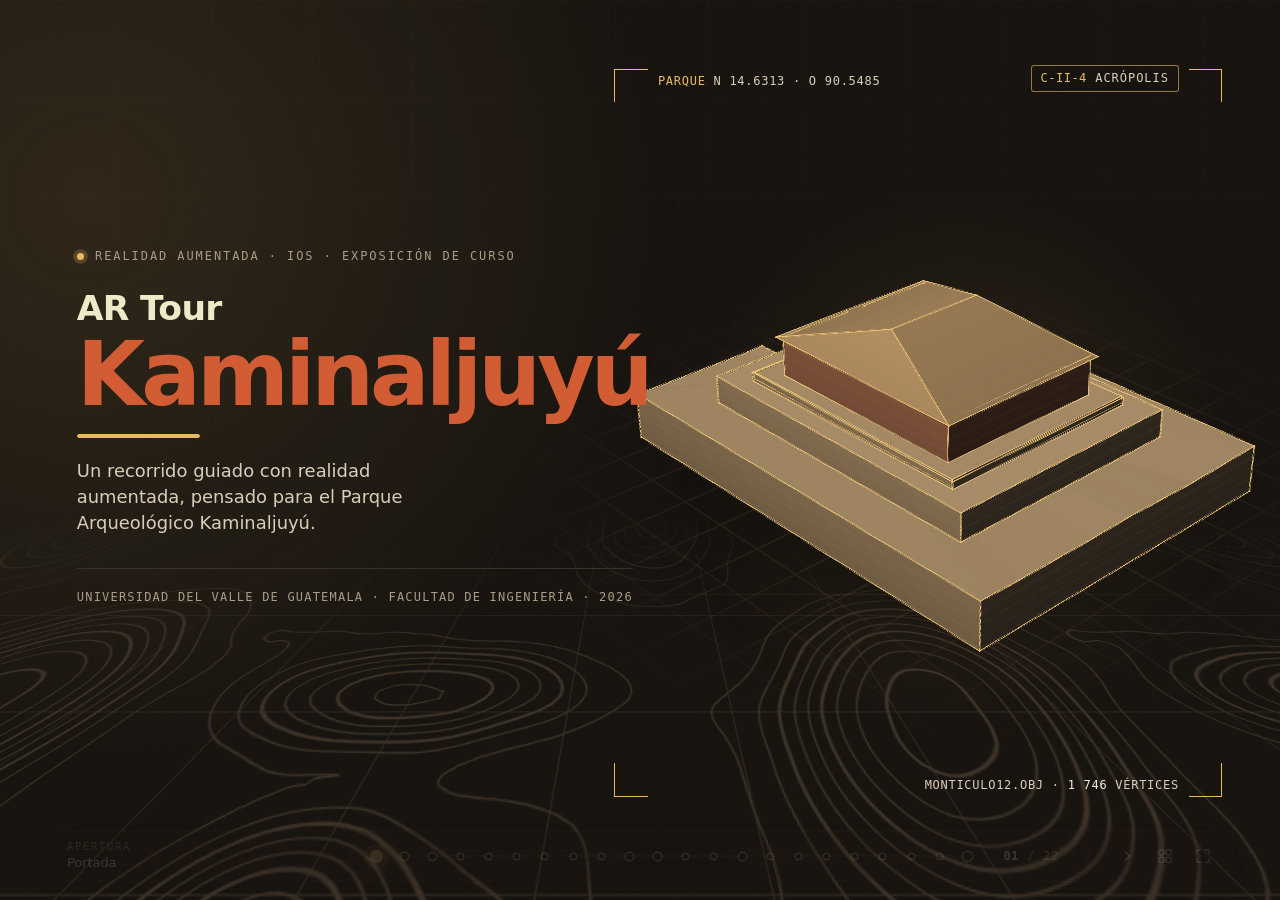
==== commit c178d7a2: "feat: slides Santiago" ====
--- a/index.html
+++ b/index.html
@@ -26,6 +26,7 @@
   <link rel="stylesheet" href="./AR Tour Kaminaljuyú · Realidad aumentada_files/15-eventos.css">
   <link rel="stylesheet" href="./AR Tour Kaminaljuyú · Realidad aumentada_files/16-recorrido.css">
   <link rel="stylesheet" href="./AR Tour Kaminaljuyú · Realidad aumentada_files/19-cierre.css">
+  <link rel="stylesheet" href="./AR Tour Kaminaljuyú · Realidad aumentada_files/gps.css">
 <style id="prs-pagina">@page{size:1352px 636px;margin:0}</style></head>
 <body>
   <div id="presentacion" class="presentacion" data-tema="ink" style="--progreso: 0.4444; --indice: 8;"><div class="fondo" aria-hidden="true" style=""><div class="fondo__revelado" style="background-color: rgb(23, 19, 15); visibility: hidden;"></div><div class="fondo__cielo"></div><div class="fondo__brillo fondo__brillo--ink"></div><div class="fondo__brillo fondo__brillo--bone"></div><div class="fondo__suelo"></div><div class="fondo__horizonte"></div></div><main class="escenario" aria-roledescription="presentación" aria-label="AR Tour Kaminaljuyú"><section class="diapo" data-id="portada" data-tema="ink" data-seccion="Apertura" id="diapo-portada" aria-roledescription="diapositiva" aria-label="1 de 17: Portada" data-paso-actual="0" inert="" aria-hidden="true"><div class="diapo__contenido">
@@ -415,10 +416,14 @@
   <script src="./AR Tour Kaminaljuyú · Realidad aumentada_files/31-resultados-pruebas.js"></script>
   <script src="./AR Tour Kaminaljuyú · Realidad aumentada_files/32-resultados-usuarios.js"></script>
   <script src="./AR Tour Kaminaljuyú · Realidad aumentada_files/25-cita.js"></script>
-  <script src="./AR Tour Kaminaljuyú · Realidad aumentada_files/07-guia.js.download"></script>
-  <script src="./AR Tour Kaminaljuyú · Realidad aumentada_files/09-colocacion.js.download"></script>
-  <script src="./AR Tour Kaminaljuyú · Realidad aumentada_files/10-modelos.js.download"></script>
-  <script src="./AR Tour Kaminaljuyú · Realidad aumentada_files/16-recorrido.js.download"></script>
+  <script src="./AR Tour Kaminaljuyú · Realidad aumentada_files/40-gps-intro.js"></script>
+  <script src="./AR Tour Kaminaljuyú · Realidad aumentada_files/41-gps-objetivos.js"></script>
+  <script src="./AR Tour Kaminaljuyú · Realidad aumentada_files/42-gps-metodologia.js"></script>
+  <script src="./AR Tour Kaminaljuyú · Realidad aumentada_files/43-gps-decisiones.js"></script>
+  <script src="./AR Tour Kaminaljuyú · Realidad aumentada_files/44-gps-arquitectura.js"></script>
+  <script src="./AR Tour Kaminaljuyú · Realidad aumentada_files/45-gps-deteccion.js"></script>
+  <script src="./AR Tour Kaminaljuyú · Realidad aumentada_files/46-gps-resultados-usuarios.js"></script>
+  <script src="./AR Tour Kaminaljuyú · Realidad aumentada_files/47-gps-resultados-tecnicos.js"></script>
   <script src="./AR Tour Kaminaljuyú · Realidad aumentada_files/19-cierre.js.download"></script>
   <script>
     Curvas.instalar();
--- a/AR Tour Kaminaljuyú · Realidad aumentada_files/gps.css
+++ b/AR Tour Kaminaljuyú · Realidad aumentada_files/gps.css
@@ -0,0 +1,94 @@
+/* ═══════════════════════════════════════════════════════════════
+   Módulo GPS — estilos de las diapositivas 14 a 21.
+   Usa los tokens del deck (marca.css) y funciona en ink y bone.
+   ═══════════════════════════════════════════════════════════════ */
+
+/* ── 14 · Pantalla del mapa dentro del teléfono ─────────────── */
+.gps-map{position:absolute;inset:0;overflow:hidden;background:#20262B;
+  font-family:var(--f-sistema)}
+.gps-map__svg{position:absolute;inset:0;width:100%;height:100%;display:block}
+.gps-nav{position:absolute;left:14px;right:14px;bottom:22px;z-index:4;
+  display:flex;align-items:center;gap:14px;padding:14px 16px;border-radius:20px;
+  background:rgba(252,250,246,.96);color:#231a12;
+  box-shadow:0 10px 26px -8px rgba(0,0,0,.5),0 2px 6px rgba(0,0,0,.25)}
+.gps-nav__dir{flex:none;width:40px;height:40px;border-radius:50%;display:grid;place-items:center;
+  font-size:22px;font-weight:700;color:#fff;background:#D15B33}
+.gps-nav__txt{display:flex;flex-direction:column;gap:2px;line-height:1.2}
+.gps-nav__k{font-size:12px;font-weight:600;letter-spacing:.02em;color:#8a6a4a;text-transform:uppercase}
+.gps-nav__d{font-size:17px;font-weight:600}
+.gps-nav__d b{font-weight:700;color:#8F5F0A}
+
+/* ── 16 · Ocho fases ────────────────────────────────────────── */
+.gps-fases{display:grid;grid-template-columns:repeat(4,1fr);gap:var(--e-2)}
+.gps-fase{display:flex;gap:.7em;align-items:flex-start;padding:var(--e-2);border-radius:var(--r-2);
+  background:var(--vidrio);border:1px solid var(--vidrio-borde)}
+.gps-fase--oro{border-color:color-mix(in srgb,var(--oro-tema) 50%,transparent);
+  background:color-mix(in srgb,var(--oro-tema) 10%,var(--vidrio))}
+.gps-fase__n{flex:none;width:1.9em;height:1.9em;border-radius:50%;display:grid;place-items:center;
+  font-family:var(--f-mono);font-size:var(--t-chico);font-weight:500;color:var(--acento);
+  border:1px solid color-mix(in srgb,var(--oro-tema) 45%,transparent)}
+.gps-fase--oro .gps-fase__n{color:var(--fondo);background:var(--oro-tema);border-color:transparent}
+.gps-fase__t{font-family:var(--f-titular);font-weight:700;font-size:var(--t-texto);
+  line-height:1.1;margin:0;color:var(--texto)}
+.gps-fase__d{font-size:var(--t-etiqueta);line-height:1.35;margin:.25em 0 0;color:var(--texto-mute)}
+@media (max-width:900px){.gps-fases{grid-template-columns:repeat(2,1fr)}}
+@media (max-width:520px){.gps-fases{grid-template-columns:1fr}}
+
+/* ── 17 · Decisiones ────────────────────────────────────────── */
+.gps-decs{display:grid;grid-template-columns:repeat(auto-fit,minmax(240px,1fr));gap:var(--e-2)}
+.gps-dec{padding:var(--e-2) var(--e-3);border-radius:var(--r-2);
+  background:var(--vidrio);border:1px solid var(--vidrio-borde)}
+.gps-dec__h{margin:0;font-family:var(--f-titular);font-weight:700;font-size:var(--t-lead);
+  line-height:1.15;display:flex;flex-direction:column;gap:.1em}
+.gps-dec__vs{font-family:var(--f-mono);font-size:var(--t-etiqueta);font-weight:400;
+  letter-spacing:.04em;color:var(--texto-mute);text-transform:none}
+.gps-dec__tag{display:inline-block;margin:.55em 0 0;font-family:var(--f-mono);font-size:var(--t-etiqueta);
+  font-weight:500;letter-spacing:.08em;color:var(--texto-mute);padding:.3em .75em;border-radius:var(--r-pleno);
+  border:1px solid var(--linea);background:color-mix(in srgb,var(--superficie) 55%,transparent)}
+.gps-dec__r{margin:.6em 0 0;font-size:var(--t-chico);line-height:1.4;color:var(--texto-2)}
+
+/* ── 18 · Flujo / tubería ───────────────────────────────────── */
+.gps-flow{display:flex;flex-wrap:wrap;align-items:stretch;gap:.5em var(--e-1)}
+.gps-nodo{flex:1 1 auto;min-width:120px;padding:.7em .8em;border-radius:var(--r-2);
+  background:var(--vidrio);border:1px solid var(--linea);text-align:center}
+.gps-nodo__t{margin:0;font-family:var(--f-titular);font-weight:700;font-size:var(--t-chico);
+  line-height:1.1;color:var(--texto)}
+.gps-nodo__d{margin:.25em 0 0;font-size:var(--t-etiqueta);color:var(--texto-mute);line-height:1.25}
+.gps-nodo--app{border-color:color-mix(in srgb,var(--app) 45%,transparent)}
+.gps-nodo--app .gps-nodo__t{color:var(--app)}
+.gps-nodo--oro{border-color:color-mix(in srgb,var(--oro-tema) 60%,transparent);
+  background:color-mix(in srgb,var(--oro-tema) 12%,var(--vidrio))}
+.gps-nodo--oro .gps-nodo__t{color:var(--acento)}
+.gps-nodo--ra{border-color:color-mix(in srgb,var(--resuelto) 50%,transparent)}
+.gps-nodo--ra .gps-nodo__t{color:var(--resuelto)}
+.gps-flecha{flex:none;align-self:center;color:var(--texto-mute);font-size:var(--t-lead);font-weight:700}
+@media (max-width:760px){.gps-flow{flex-direction:column}.gps-flecha{transform:rotate(90deg)}}
+
+/* ── 19 · Escala de proximidad y pasos ──────────────────────── */
+.gps-pasos{list-style:none;margin:0;padding:0;counter-reset:p;display:flex;flex-direction:column;gap:var(--e-2)}
+.gps-pasos li{position:relative;counter-increment:p;padding-left:2.4em;
+  font-size:var(--t-texto);line-height:1.4;color:var(--texto-2)}
+.gps-pasos li b{color:var(--texto)}
+.gps-pasos li::before{content:counter(p);position:absolute;left:0;top:-.05em;
+  width:1.7em;height:1.7em;border-radius:50%;display:grid;place-items:center;
+  font-family:var(--f-mono);font-size:.85em;color:var(--acento);
+  border:1px solid color-mix(in srgb,var(--oro-tema) 45%,transparent)}
+.gps-pasos .k{font-family:var(--f-mono);font-weight:500;font-size:.92em;color:var(--acento)}
+
+.gps-escala{display:flex;flex-direction:column;gap:.45em}
+.gps-niv{display:grid;grid-template-columns:auto 5.5em 7em 1fr;align-items:center;gap:.7em;
+  padding:.6em .8em;border-radius:var(--r-2);background:var(--vidrio);
+  border:1px solid var(--vidrio-borde);border-left:3px solid var(--texto-mute)}
+.gps-niv__punto{width:.7em;height:.7em;border-radius:50%;background:var(--texto-mute)}
+.gps-niv__nombre{font-family:var(--f-titular);font-weight:700;font-size:var(--t-texto);color:var(--texto)}
+.gps-niv__rango{font-size:var(--t-chico);color:var(--texto-mute)}
+.gps-niv__que{font-size:var(--t-chico);line-height:1.3;color:var(--texto-2)}
+.gps-niv--oro{border-left-color:var(--oro-tema);background:color-mix(in srgb,var(--oro-tema) 12%,var(--vidrio))}
+.gps-niv--oro .gps-niv__punto{background:var(--oro-tema);box-shadow:0 0 0 .3em color-mix(in srgb,var(--oro-tema) 22%,transparent)}
+.gps-niv--oro .gps-niv__nombre{color:var(--acento)}
+.gps-niv--app{border-left-color:var(--app)}
+.gps-niv--app .gps-niv__punto{background:var(--app)}
+@media (max-width:560px){
+  .gps-niv{grid-template-columns:auto 1fr auto;gap:.5em}
+  .gps-niv__que{grid-column:1 / -1;order:3}
+}
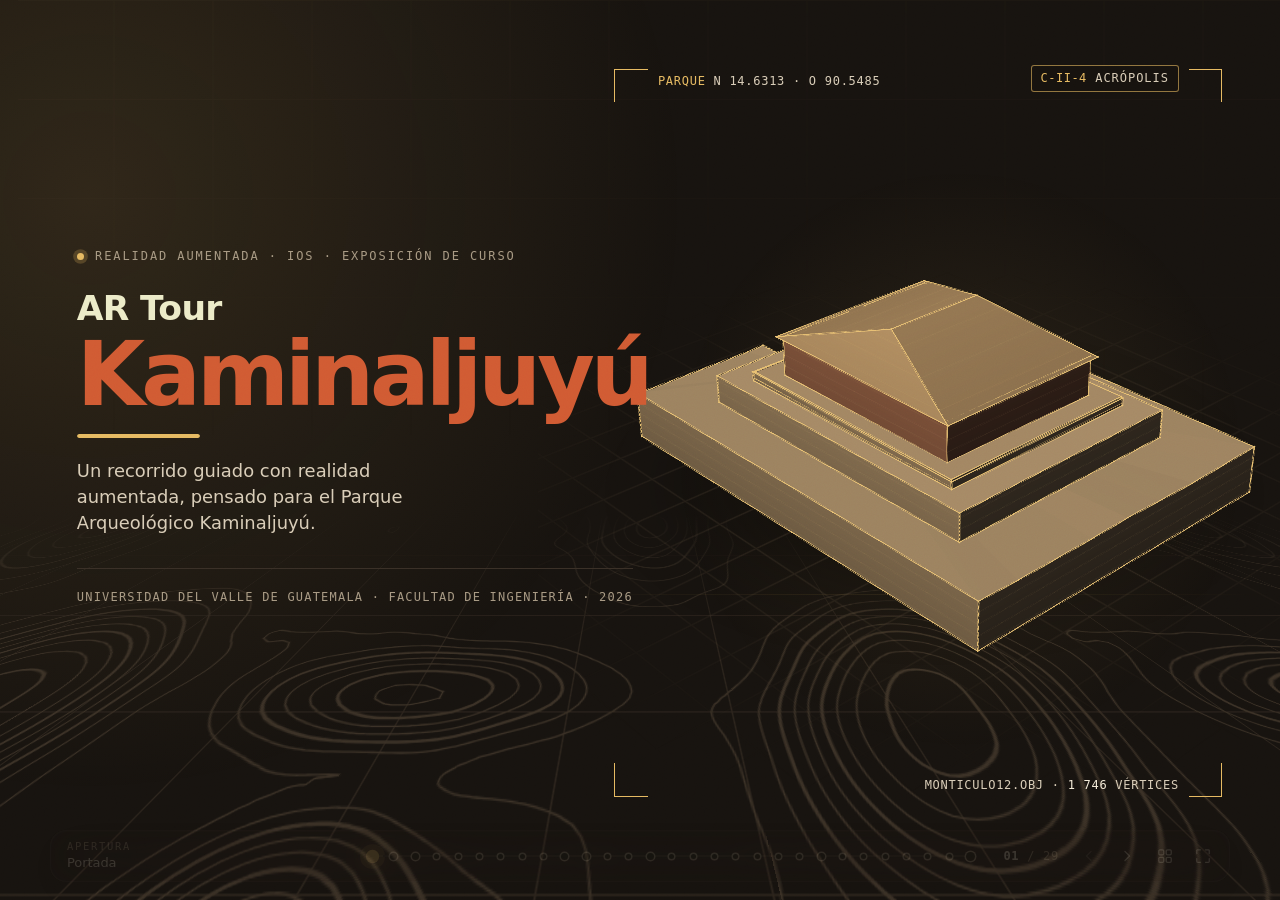
==== commit 14799bb0: "Slides Gaby" ====
--- a/index.html
+++ b/index.html
@@ -27,6 +27,7 @@
   <link rel="stylesheet" href="./AR Tour Kaminaljuyú · Realidad aumentada_files/16-recorrido.css">
   <link rel="stylesheet" href="./AR Tour Kaminaljuyú · Realidad aumentada_files/19-cierre.css">
   <link rel="stylesheet" href="./AR Tour Kaminaljuyú · Realidad aumentada_files/gps.css">
+  <link rel="stylesheet" href="./AR Tour Kaminaljuyú · Realidad aumentada_files/guia.css">
 <style id="prs-pagina">@page{size:1352px 636px;margin:0}</style></head>
 <body>
   <div id="presentacion" class="presentacion" data-tema="ink" style="--progreso: 0.4444; --indice: 8;"><div class="fondo" aria-hidden="true" style=""><div class="fondo__revelado" style="background-color: rgb(23, 19, 15); visibility: hidden;"></div><div class="fondo__cielo"></div><div class="fondo__brillo fondo__brillo--ink"></div><div class="fondo__brillo fondo__brillo--bone"></div><div class="fondo__suelo"></div><div class="fondo__horizonte"></div></div><main class="escenario" aria-roledescription="presentación" aria-label="AR Tour Kaminaljuyú"><section class="diapo" data-id="portada" data-tema="ink" data-seccion="Apertura" id="diapo-portada" aria-roledescription="diapositiva" aria-label="1 de 17: Portada" data-paso-actual="0" inert="" aria-hidden="true"><div class="diapo__contenido">
@@ -424,6 +425,13 @@
   <script src="./AR Tour Kaminaljuyú · Realidad aumentada_files/45-gps-deteccion.js"></script>
   <script src="./AR Tour Kaminaljuyú · Realidad aumentada_files/46-gps-resultados-usuarios.js"></script>
   <script src="./AR Tour Kaminaljuyú · Realidad aumentada_files/47-gps-resultados-tecnicos.js"></script>
+  <script src="./AR Tour Kaminaljuyú · Realidad aumentada_files/50-guia-titulo.js"></script>
+  <script src="./AR Tour Kaminaljuyú · Realidad aumentada_files/51-guia-objetivos.js"></script>
+  <script src="./AR Tour Kaminaljuyú · Realidad aumentada_files/53-guia-voz.js"></script>
+  <script src="./AR Tour Kaminaljuyú · Realidad aumentada_files/54-guia-animacion.js"></script>
+  <script src="./AR Tour Kaminaljuyú · Realidad aumentada_files/55-guia-app.js"></script>
+  <script src="./AR Tour Kaminaljuyú · Realidad aumentada_files/52-guia-metodologia.js"></script>
+  <script src="./AR Tour Kaminaljuyú · Realidad aumentada_files/56-guia-resultados.js"></script>
   <script src="./AR Tour Kaminaljuyú · Realidad aumentada_files/19-cierre.js.download"></script>
   <script>
     Curvas.instalar();
--- a/AR Tour Kaminaljuyú · Realidad aumentada_files/guia.css
+++ b/AR Tour Kaminaljuyú · Realidad aumentada_files/guia.css
@@ -0,0 +1,16 @@
+/* Módulo de guía virtual (diapositivas 50–56) */
+.guia-chip{display:inline-block;padding:.25em .8em;border-radius:999px;font-size:var(--t-texto);
+  border:1px solid color-mix(in srgb,var(--texto) 25%,transparent);color:var(--texto)}
+.guia-onda{display:flex;align-items:center;gap:3px;height:clamp(90px,16vh,150px);padding:0 .2em}
+.guia-onda i{flex:1;border-radius:3px;background:var(--oro-tema);opacity:.85;
+  animation:guia-onda 1.6s ease-in-out infinite;animation-delay:calc(var(--i) * -70ms);transform-origin:center}
+@keyframes guia-onda{0%,100%{transform:scaleY(.55)}50%{transform:scaleY(1)}}
+.modo-captura .guia-onda i,.modo-sintransicion .guia-onda i{animation:none}
+@media (prefers-reduced-motion:reduce){.guia-onda i{animation:none}}
+.guia-flecha{display:block;text-align:center;color:var(--oro-tema);font-size:1.1rem;line-height:1}
+.guia-video{position:absolute;inset:0;width:100%;height:100%;object-fit:cover;background:#fff}
+.guia-camara{position:absolute;inset:0;width:100%;height:100%;object-fit:cover}
+.guia-recuadro{position:absolute;left:24px;right:24px;bottom:60px;height:330px;border-radius:26px;overflow:hidden;
+  background:#fff;box-shadow:0 10px 30px rgba(0,0,0,.35);border:3px solid rgba(255,255,255,.85)}
+.guia-recuadro .guia-video{object-position:center 12%}
+.guia-nota{display:inline-block;margin-left:.4em;font-size:.8em;color:var(--oro-tema)}
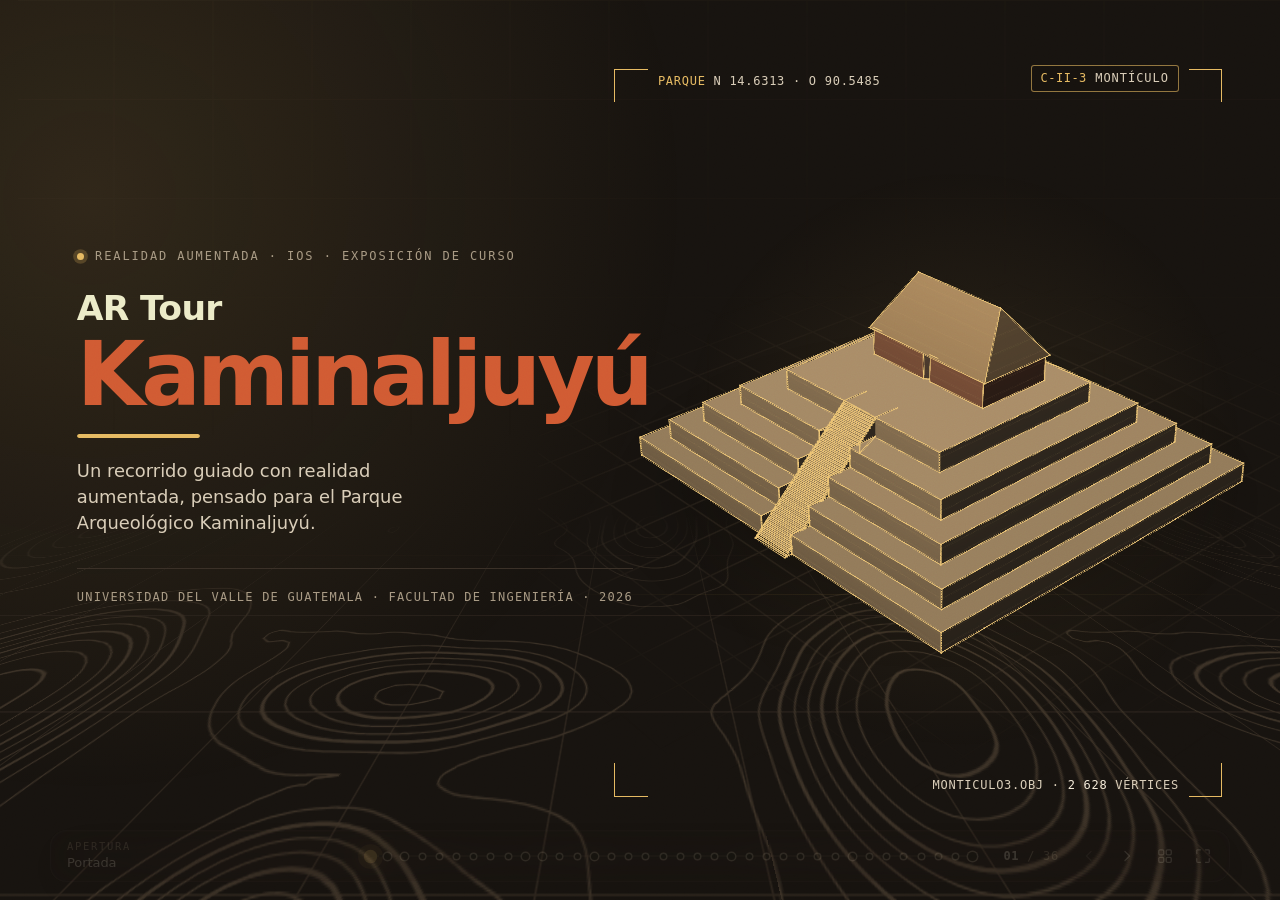
==== commit c3d2378a: "added: slides of scenkitrealidad aumentada" ====
--- a/index.html
+++ b/index.html
@@ -28,6 +28,7 @@
   <link rel="stylesheet" href="./AR Tour Kaminaljuyú · Realidad aumentada_files/19-cierre.css">
   <link rel="stylesheet" href="./AR Tour Kaminaljuyú · Realidad aumentada_files/gps.css">
   <link rel="stylesheet" href="./AR Tour Kaminaljuyú · Realidad aumentada_files/guia.css">
+  <link rel="stylesheet" href="./AR Tour Kaminaljuyú · Realidad aumentada_files/ra.css?v=20261115d">
 <style id="prs-pagina">@page{size:1352px 636px;margin:0}</style></head>
 <body>
   <div id="presentacion" class="presentacion" data-tema="ink" style="--progreso: 0.4444; --indice: 8;"><div class="fondo" aria-hidden="true" style=""><div class="fondo__revelado" style="background-color: rgb(23, 19, 15); visibility: hidden;"></div><div class="fondo__cielo"></div><div class="fondo__brillo fondo__brillo--ink"></div><div class="fondo__brillo fondo__brillo--bone"></div><div class="fondo__suelo"></div><div class="fondo__horizonte"></div></div><main class="escenario" aria-roledescription="presentación" aria-label="AR Tour Kaminaljuyú"><section class="diapo" data-id="portada" data-tema="ink" data-seccion="Apertura" id="diapo-portada" aria-roledescription="diapositiva" aria-label="1 de 17: Portada" data-paso-actual="0" inert="" aria-hidden="true"><div class="diapo__contenido">
@@ -404,7 +405,7 @@
   <script src="./AR Tour Kaminaljuyú · Realidad aumentada_files/motivos.js.download"></script>
   <script src="./AR Tour Kaminaljuyú · Realidad aumentada_files/kit-app.js.download"></script>
   <!-- Las diapositivas se registran en este orden -->
-  <script src="./AR Tour Kaminaljuyú · Realidad aumentada_files/01-portada.js.download"></script>
+  <script src="./AR Tour Kaminaljuyú · Realidad aumentada_files/01-portada.js.download?v=20261115b"></script>
   <script src="./AR Tour Kaminaljuyú · Realidad aumentada_files/04-capas.js.download"></script>
   <script src="./AR Tour Kaminaljuyú · Realidad aumentada_files/20-cuatro-modulos.js"></script>
   <script src="./AR Tour Kaminaljuyú · Realidad aumentada_files/26-titulo-tesis.js"></script>
@@ -425,6 +426,13 @@
   <script src="./AR Tour Kaminaljuyú · Realidad aumentada_files/45-gps-deteccion.js"></script>
   <script src="./AR Tour Kaminaljuyú · Realidad aumentada_files/46-gps-resultados-usuarios.js"></script>
   <script src="./AR Tour Kaminaljuyú · Realidad aumentada_files/47-gps-resultados-tecnicos.js"></script>
+  <script src="./AR Tour Kaminaljuyú · Realidad aumentada_files/60-ra-titulo.js?v=20261115"></script>
+  <script src="./AR Tour Kaminaljuyú · Realidad aumentada_files/61-ra-rediseno.js?v=20261115b"></script>
+  <script src="./AR Tour Kaminaljuyú · Realidad aumentada_files/62-ra-galeria.js?v=20261115"></script>
+  <script src="./AR Tour Kaminaljuyú · Realidad aumentada_files/63-ra-objetivos.js?v=20261115"></script>
+  <script src="./AR Tour Kaminaljuyú · Realidad aumentada_files/64-ra-scenekit.js?v=20261115"></script>
+  <script src="./AR Tour Kaminaljuyú · Realidad aumentada_files/65-ra-interaccion.js?v=20261115"></script>
+  <script src="./AR Tour Kaminaljuyú · Realidad aumentada_files/66-ra-resultados.js?v=20261115f"></script>
   <script src="./AR Tour Kaminaljuyú · Realidad aumentada_files/50-guia-titulo.js"></script>
   <script src="./AR Tour Kaminaljuyú · Realidad aumentada_files/51-guia-objetivos.js"></script>
   <script src="./AR Tour Kaminaljuyú · Realidad aumentada_files/53-guia-voz.js"></script>
--- a/AR Tour Kaminaljuyú · Realidad aumentada_files/ra.css
+++ b/AR Tour Kaminaljuyú · Realidad aumentada_files/ra.css
@@ -0,0 +1,89 @@
+/* ═══════════════════════════════════════════════════════════════
+   Módulo de realidad aumentada (anclaje de modelos 3D) — diapositivas 60 a 65.
+   Usa los tokens del deck (marca.css) y funciona en ink y bone.
+   ═══════════════════════════════════════════════════════════════ */
+
+/* Número en círculo (A, B, C · 01–04) */
+.ra-n{flex:none;width:2.4em;height:2.4em;border-radius:50%;display:grid;place-items:center;
+  font-family:var(--f-titular);font-weight:700;font-size:var(--t-texto);color:var(--fondo);background:var(--acento)}
+.ra-n--app{background:var(--app)}
+.ra-n--oro{background:var(--oro-tema)}
+.ra-n--ok{background:var(--resuelto)}
+
+/* Visor 3D en un marco */
+.ra-visor{position:relative;width:100%;height:100%;min-height:0}
+.ra-marco{position:relative;width:100%;height:min(calc(var(--alto-util)*.78),560px);
+  background:radial-gradient(closest-side,color-mix(in srgb,var(--superficie) 80%,transparent),transparent 85%)}
+.ra-marco>.esquinas{--esq-tam:calc(var(--u)*2.2)}
+.ra-pie{margin:var(--e-1) 0 0;font-family:var(--f-mono);font-size:var(--t-etiqueta);letter-spacing:.04em;
+  color:var(--texto-mute);text-align:center}
+
+/* 61 · Rediseño */
+.ra-dos{display:grid;grid-template-columns:minmax(0,42fr) minmax(0,58fr);gap:var(--e-5);align-items:center}
+@media (max-width:820px){.ra-dos{grid-template-columns:1fr}}
+
+/* 62 · Galería */
+.ra-galeria{display:grid;grid-template-columns:repeat(3,1fr);gap:var(--e-2)}
+.ra-pieza{display:flex;flex-direction:column;border-radius:var(--r-3);overflow:hidden;
+  background:var(--vidrio);border:1px solid var(--vidrio-borde)}
+.ra-pieza__vista{position:relative;height:calc(var(--alto-util)*.27);min-height:110px}
+.ra-pieza__vista img{position:absolute;inset:0;width:100%;height:100%;object-fit:contain;padding:var(--e-1)}
+.ra-pieza__falta{position:absolute;inset:var(--e-1);display:none;place-items:center;text-align:center;
+  border:1px dashed var(--linea);border-radius:var(--r-2);font-family:var(--f-mono);font-size:var(--t-etiqueta);
+  color:var(--texto-mute);padding:var(--e-1)}
+.ra-pieza--sin img{display:none}
+.ra-pieza--sin .ra-pieza__falta{display:grid}
+.ra-pieza__t{margin:0;padding:.55em .8em .65em;text-align:center;font-family:var(--f-titular);font-weight:700;
+  font-size:var(--t-chico);color:var(--texto);border-top:1px solid var(--linea)}
+@media (max-width:760px){.ra-galeria{grid-template-columns:repeat(2,1fr)}}
+
+/* 63 · Objetivos y 65 · Interacción: rejilla 2×2 */
+.ra-rejilla{display:grid;grid-template-columns:repeat(2,minmax(0,1fr));gap:var(--e-3)}
+@media (max-width:760px){.ra-rejilla{grid-template-columns:1fr}}
+.ra-item{display:flex;gap:var(--e-2);align-items:flex-start}
+.ra-item .tarjeta__t{font-size:var(--t-lead)}
+.ra-item .tarjeta__d{font-size:var(--t-chico)}
+.ra-lim{display:inline-block;margin-top:.6em;font-family:var(--f-mono);font-size:var(--t-etiqueta);font-weight:500;
+  letter-spacing:.06em;color:var(--acento);padding:.3em .75em;border-radius:var(--r-pleno);
+  border:1px solid color-mix(in srgb,var(--oro-tema) 45%,transparent)}
+
+/* 64 · SceneKit: tres pasos con flechas */
+.ra-pasos{display:flex;align-items:stretch;gap:var(--e-2)}
+.ra-paso{flex:1 1 0;display:flex;flex-direction:column;align-items:center;text-align:center;gap:var(--e-1)}
+.ra-paso .tarjeta__t{font-size:var(--t-lead);margin-top:var(--e-1)}
+.ra-paso .tag{font-family:var(--f-mono);font-size:var(--t-etiqueta);letter-spacing:.06em;color:var(--texto-mute)}
+.ra-flecha{flex:none;align-self:center;color:var(--texto-mute);font-size:var(--t-3);font-weight:700}
+@media (max-width:760px){.ra-pasos{flex-direction:column}.ra-flecha{transform:rotate(90deg)}}
+
+/* ── Letra más grande en todas las diapositivas de RA ───────── */
+.diapo[data-id^="ra-"] .lead{font-size:max(19px,calc(var(--u)*1.75))}
+.diapo[data-id^="ra-"] .lista>li{font-size:var(--t-lead)}
+.diapo[data-id^="ra-"] .tarjeta__d{font-size:var(--t-lead);line-height:1.38}
+.diapo[data-id^="ra-"] .ra-item .tarjeta__t,
+.diapo[data-id^="ra-"] .ra-paso .tarjeta__t{font-size:max(20px,calc(var(--u)*1.95))}
+.diapo[data-id^="ra-"] .ra-n{font-size:var(--t-lead)}
+.diapo[data-id^="ra-"] .ra-lim,
+.diapo[data-id^="ra-"] .ra-paso .tag,
+.diapo[data-id^="ra-"] .ra-pie,
+.diapo[data-id^="ra-"] .ra-pieza__falta{font-size:var(--t-chico)}
+.diapo[data-id^="ra-"] .ra-pieza__t{font-size:var(--t-lead)}
+
+/* 66 · Objetivos ↔ resultados */
+.ra-tabla{display:flex;flex-direction:column;gap:var(--e-2)}
+.ra-res{display:grid;grid-template-columns:auto minmax(0,1.5fr) minmax(0,1fr);gap:var(--e-3);align-items:center;
+  padding:var(--e-2) var(--e-3);border-radius:var(--r-3);background:var(--vidrio);border:1px solid var(--vidrio-borde)}
+.ra-res__t{margin:0;font-family:var(--f-titular);font-weight:700;font-size:max(19px,calc(var(--u)*1.7));line-height:1.1;color:var(--texto)}
+.ra-res__d{margin:.25em 0 0;font-size:var(--t-texto);line-height:1.35;color:var(--texto-2)}
+.ra-res__dato{display:flex;align-items:baseline;gap:.5em;flex-wrap:wrap}
+.ra-res__dato b{font-family:var(--f-titular);font-weight:700;font-size:var(--t-3);line-height:1;color:var(--acento);font-variant-numeric:tabular-nums}
+.ra-res__dato span{font-size:var(--t-texto);line-height:1.3;color:var(--texto-2)}
+@media (max-width:820px){.ra-res{grid-template-columns:auto 1fr}.ra-res__dato{grid-column:2}}
+
+/* 61 · Mapa UV junto al modelo 3D */
+.diapo[data-id="ra-rediseno"] .ra-dos{grid-template-columns:minmax(0,36fr) minmax(0,64fr);gap:var(--e-4)}
+.ra-uv-par{display:grid;grid-template-columns:minmax(0,40fr) auto minmax(0,60fr);align-items:center;gap:var(--e-2)}
+.ra-uv{margin:0}
+.ra-uv img{display:block;width:100%;aspect-ratio:1;object-fit:cover;border-radius:var(--r-2);
+  border:1px solid var(--vidrio-borde);box-shadow:0 10px 26px -14px rgba(60,40,20,.45)}
+.ra-uv-3d .ra-marco{height:min(calc(var(--alto-util)*.62),460px)}
+@media (max-width:820px){.ra-uv-par{grid-template-columns:1fr}.ra-uv-par .ra-flecha{transform:rotate(90deg);justify-self:center}}
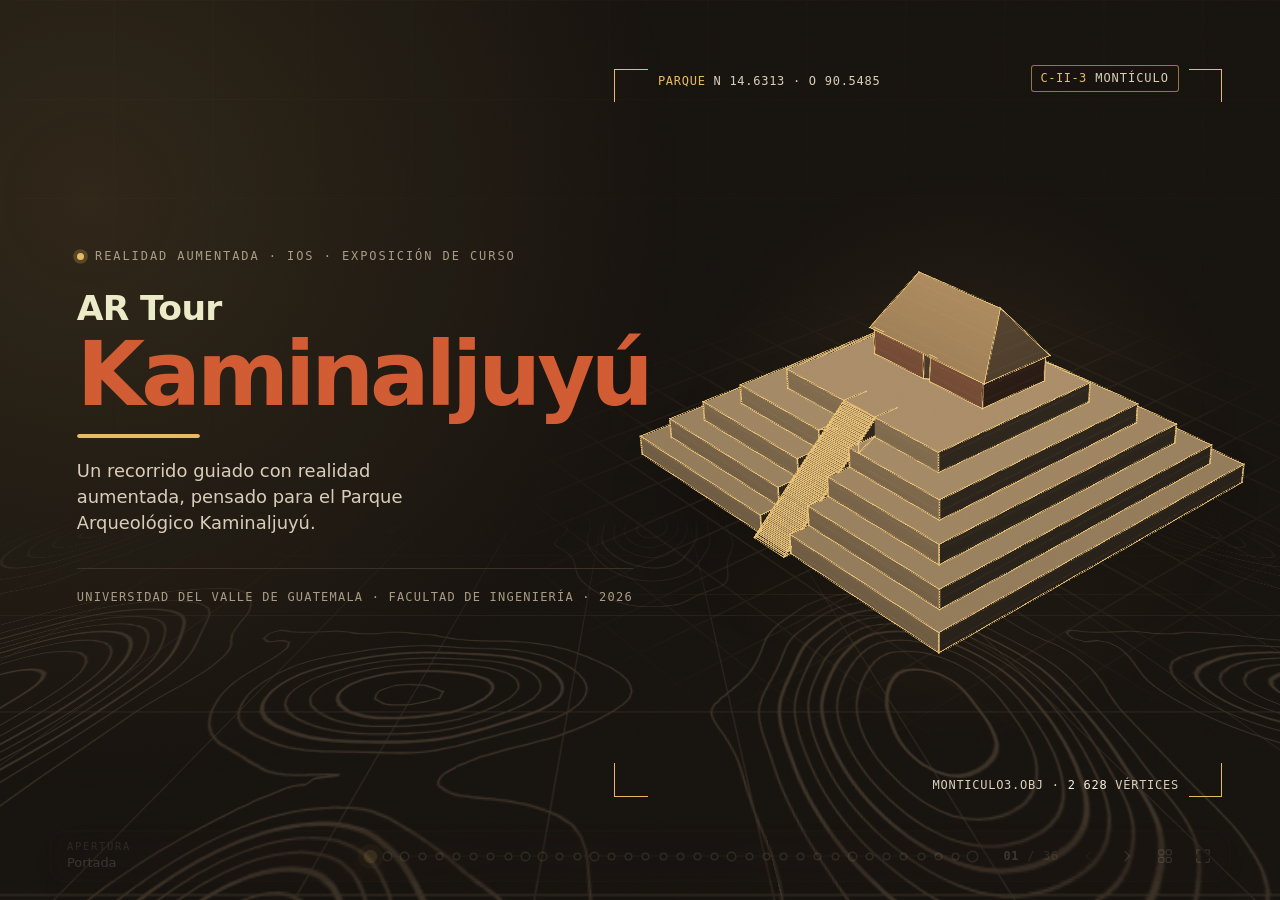
==== commit 909cbb98: "resumir objetivos" ====
--- a/index.html
+++ b/index.html
@@ -429,7 +429,7 @@
   <script src="./AR Tour Kaminaljuyú · Realidad aumentada_files/60-ra-titulo.js?v=20261115"></script>
   <script src="./AR Tour Kaminaljuyú · Realidad aumentada_files/61-ra-rediseno.js?v=20261115b"></script>
   <script src="./AR Tour Kaminaljuyú · Realidad aumentada_files/62-ra-galeria.js?v=20261115"></script>
-  <script src="./AR Tour Kaminaljuyú · Realidad aumentada_files/63-ra-objetivos.js?v=20261115"></script>
+  <script src="./AR Tour Kaminaljuyú · Realidad aumentada_files/63-ra-objetivos.js?v=20261115b"></script>
   <script src="./AR Tour Kaminaljuyú · Realidad aumentada_files/64-ra-scenekit.js?v=20261115"></script>
   <script src="./AR Tour Kaminaljuyú · Realidad aumentada_files/65-ra-interaccion.js?v=20261115"></script>
   <script src="./AR Tour Kaminaljuyú · Realidad aumentada_files/66-ra-resultados.js?v=20261115f"></script>
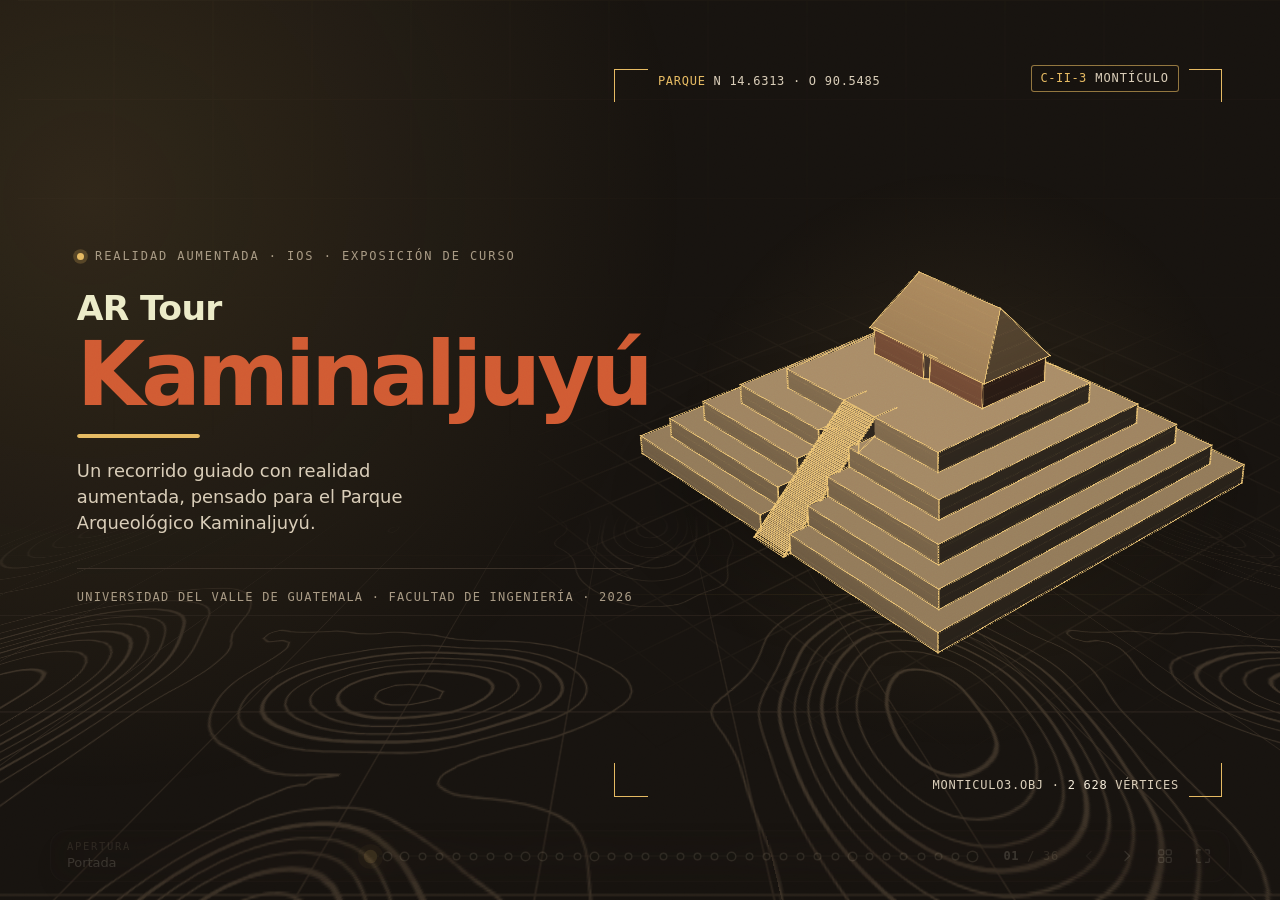
==== commit 9ad3e257: "added video" ====
--- a/index.html
+++ b/index.html
@@ -25,10 +25,10 @@
   <link rel="stylesheet" href="./AR Tour Kaminaljuyú · Realidad aumentada_files/14-arquitectura.css">
   <link rel="stylesheet" href="./AR Tour Kaminaljuyú · Realidad aumentada_files/15-eventos.css">
   <link rel="stylesheet" href="./AR Tour Kaminaljuyú · Realidad aumentada_files/16-recorrido.css">
-  <link rel="stylesheet" href="./AR Tour Kaminaljuyú · Realidad aumentada_files/19-cierre.css">
+  <link rel="stylesheet" href="./AR Tour Kaminaljuyú · Realidad aumentada_files/19-cierre.css?v=20261117e">
   <link rel="stylesheet" href="./AR Tour Kaminaljuyú · Realidad aumentada_files/gps.css">
   <link rel="stylesheet" href="./AR Tour Kaminaljuyú · Realidad aumentada_files/guia.css">
-  <link rel="stylesheet" href="./AR Tour Kaminaljuyú · Realidad aumentada_files/ra.css?v=20261115d">
+  <link rel="stylesheet" href="./AR Tour Kaminaljuyú · Realidad aumentada_files/ra.css?v=20261117">
 <style id="prs-pagina">@page{size:1352px 636px;margin:0}</style></head>
 <body>
   <div id="presentacion" class="presentacion" data-tema="ink" style="--progreso: 0.4444; --indice: 8;"><div class="fondo" aria-hidden="true" style=""><div class="fondo__revelado" style="background-color: rgb(23, 19, 15); visibility: hidden;"></div><div class="fondo__cielo"></div><div class="fondo__brillo fondo__brillo--ink"></div><div class="fondo__brillo fondo__brillo--bone"></div><div class="fondo__suelo"></div><div class="fondo__horizonte"></div></div><main class="escenario" aria-roledescription="presentación" aria-label="AR Tour Kaminaljuyú"><section class="diapo" data-id="portada" data-tema="ink" data-seccion="Apertura" id="diapo-portada" aria-roledescription="diapositiva" aria-label="1 de 17: Portada" data-paso-actual="0" inert="" aria-hidden="true"><div class="diapo__contenido">
@@ -428,7 +428,7 @@
   <script src="./AR Tour Kaminaljuyú · Realidad aumentada_files/47-gps-resultados-tecnicos.js"></script>
   <script src="./AR Tour Kaminaljuyú · Realidad aumentada_files/60-ra-titulo.js?v=20261115"></script>
   <script src="./AR Tour Kaminaljuyú · Realidad aumentada_files/61-ra-rediseno.js?v=20261115b"></script>
-  <script src="./AR Tour Kaminaljuyú · Realidad aumentada_files/62-ra-galeria.js?v=20261115"></script>
+  <script src="./AR Tour Kaminaljuyú · Realidad aumentada_files/62-ra-galeria.js?v=20261117"></script>
   <script src="./AR Tour Kaminaljuyú · Realidad aumentada_files/63-ra-objetivos.js?v=20261115b"></script>
   <script src="./AR Tour Kaminaljuyú · Realidad aumentada_files/64-ra-scenekit.js?v=20261115"></script>
   <script src="./AR Tour Kaminaljuyú · Realidad aumentada_files/65-ra-interaccion.js?v=20261115"></script>
@@ -440,7 +440,7 @@
   <script src="./AR Tour Kaminaljuyú · Realidad aumentada_files/55-guia-app.js"></script>
   <script src="./AR Tour Kaminaljuyú · Realidad aumentada_files/52-guia-metodologia.js"></script>
   <script src="./AR Tour Kaminaljuyú · Realidad aumentada_files/56-guia-resultados.js"></script>
-  <script src="./AR Tour Kaminaljuyú · Realidad aumentada_files/19-cierre.js.download"></script>
+  <script src="./AR Tour Kaminaljuyú · Realidad aumentada_files/19-cierre.js.download?v=20261117f"></script>
   <script>
     Curvas.instalar();
     Presentacion.iniciar({
--- a/AR Tour Kaminaljuyú · Realidad aumentada_files/19-cierre.css
+++ b/AR Tour Kaminaljuyú · Realidad aumentada_files/19-cierre.css
@@ -62,3 +62,15 @@
   .diapo[data-id="cierre"] .cierre__cabeza .titular{font-size:min(calc(var(--u)*7.5),19vw)}
   .diapo[data-id="cierre"] .cierre__cita{max-width:none}
 }
+
+/* Video del recorrido en lugar del modelo 3D */
+.diapo[data-id="cierre"] .cierre__video{position:absolute;inset:0;width:100%;height:100%;border:0;display:block;background:#000;pointer-events:none}
+.diapo[data-id="cierre"] .cierre__tel{position:absolute;inset:0;bottom:calc(var(--reserva-abajo)*.5);display:flex;flex-direction:column;align-items:center;justify-content:center;gap:var(--e-2);padding-right:12%}
+.diapo[data-id="cierre"] .cierre__pantalla{background:#000}
+.diapo[data-id="cierre"] .cierre__enlace{display:inline-block;margin-top:var(--e-2);font-family:var(--f-mono);font-size:var(--t-chico);letter-spacing:.04em;
+  color:var(--acento);text-decoration:none;padding:.45em .9em;border-radius:var(--r-pleno);border:1px solid color-mix(in srgb,var(--oro-tema) 50%,transparent)}
+.diapo[data-id="cierre"] .cierre__enlace:hover{background:color-mix(in srgb,var(--oro-tema) 14%,transparent)}
+.diapo[data-id="cierre"] .cierre__tel-enlace{display:block;cursor:pointer;pointer-events:auto;border-radius:12%;transition:transform .35s var(--ease-expo,ease)}
+.diapo[data-id="cierre"] .cierre__tel-enlace:hover{transform:translateY(-4px) scale(1.02)}
+.diapo[data-id="cierre"] .cierre__tel-enlace:focus-visible{outline:2px solid var(--oro-tema);outline-offset:6px}
+.diapo[data-id="cierre"] .cierre__tel .cierre__enlace{margin-top:0;pointer-events:auto;position:relative;z-index:4}
--- a/AR Tour Kaminaljuyú · Realidad aumentada_files/ra.css
+++ b/AR Tour Kaminaljuyú · Realidad aumentada_files/ra.css
@@ -87,3 +87,8 @@
   border:1px solid var(--vidrio-borde);box-shadow:0 10px 26px -14px rgba(60,40,20,.45)}
 .ra-uv-3d .ra-marco{height:min(calc(var(--alto-util)*.62),460px)}
 @media (max-width:820px){.ra-uv-par{grid-template-columns:1fr}.ra-uv-par .ra-flecha{transform:rotate(90deg);justify-self:center}}
+
+/* 62 · Galería con renders: tarjeta blanca como el fondo de la imagen */
+.diapo[data-id="ra-galeria"] .ra-pieza{background:#fff}
+.diapo[data-id="ra-galeria"] .ra-pieza__vista img{padding:var(--e-1) var(--e-2) 0}
+.ra-pieza__c{display:block;margin-top:.15em;font-family:var(--f-mono);font-weight:500;font-size:var(--t-etiqueta);letter-spacing:.08em;color:var(--acento)}
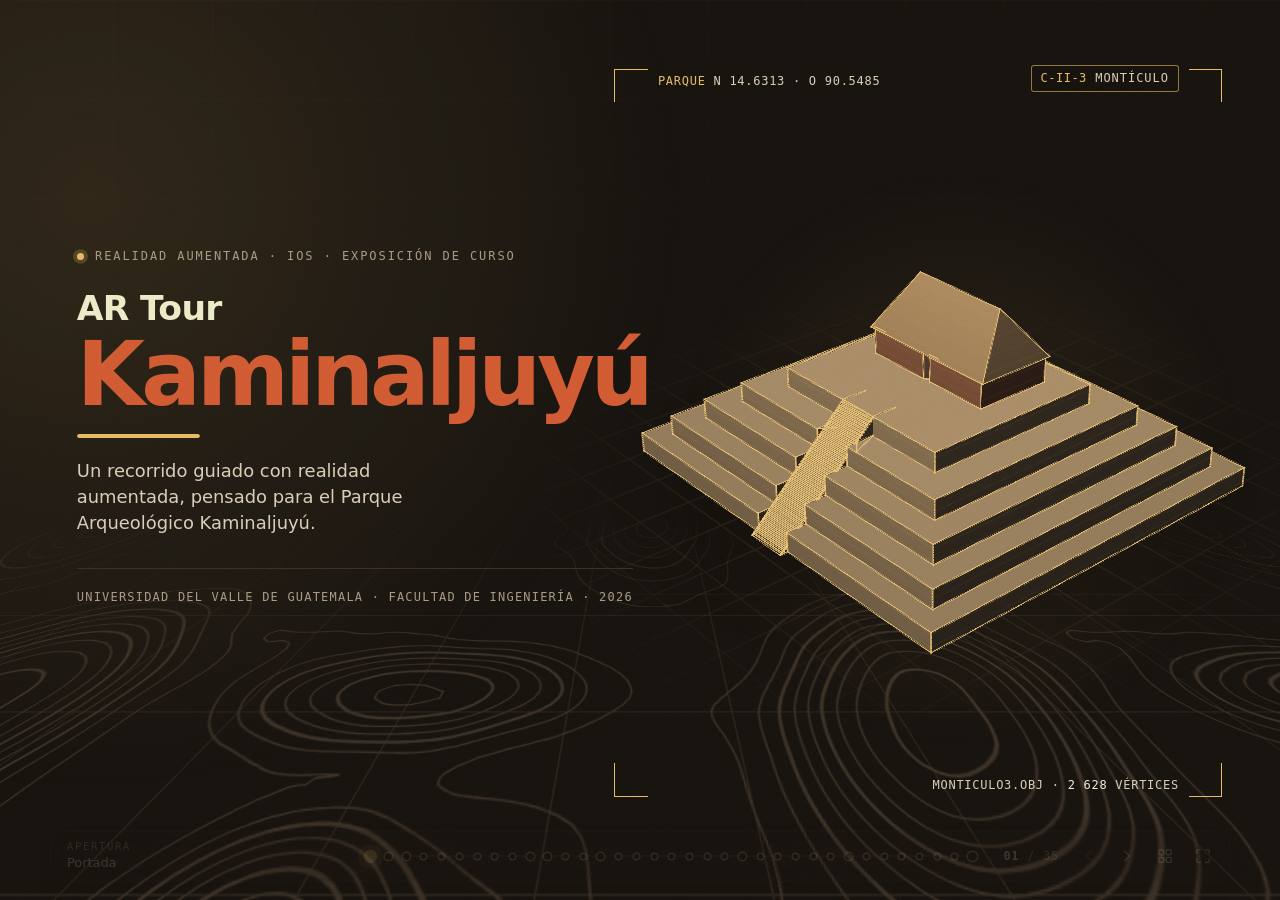
==== commit 5a093631: "added extra large letter" ====
--- a/index.html
+++ b/index.html
@@ -25,10 +25,10 @@
   <link rel="stylesheet" href="./AR Tour Kaminaljuyú · Realidad aumentada_files/14-arquitectura.css">
   <link rel="stylesheet" href="./AR Tour Kaminaljuyú · Realidad aumentada_files/15-eventos.css">
   <link rel="stylesheet" href="./AR Tour Kaminaljuyú · Realidad aumentada_files/16-recorrido.css">
-  <link rel="stylesheet" href="./AR Tour Kaminaljuyú · Realidad aumentada_files/19-cierre.css?v=20261117e">
+  <link rel="stylesheet" href="./AR Tour Kaminaljuyú · Realidad aumentada_files/19-cierre.css?v=20261117f">
   <link rel="stylesheet" href="./AR Tour Kaminaljuyú · Realidad aumentada_files/gps.css">
   <link rel="stylesheet" href="./AR Tour Kaminaljuyú · Realidad aumentada_files/guia.css">
-  <link rel="stylesheet" href="./AR Tour Kaminaljuyú · Realidad aumentada_files/ra.css?v=20261117">
+  <link rel="stylesheet" href="./AR Tour Kaminaljuyú · Realidad aumentada_files/ra.css?v=20261117c">
 <style id="prs-pagina">@page{size:1352px 636px;margin:0}</style></head>
 <body>
   <div id="presentacion" class="presentacion" data-tema="ink" style="--progreso: 0.4444; --indice: 8;"><div class="fondo" aria-hidden="true" style=""><div class="fondo__revelado" style="background-color: rgb(23, 19, 15); visibility: hidden;"></div><div class="fondo__cielo"></div><div class="fondo__brillo fondo__brillo--ink"></div><div class="fondo__brillo fondo__brillo--bone"></div><div class="fondo__suelo"></div><div class="fondo__horizonte"></div></div><main class="escenario" aria-roledescription="presentación" aria-label="AR Tour Kaminaljuyú"><section class="diapo" data-id="portada" data-tema="ink" data-seccion="Apertura" id="diapo-portada" aria-roledescription="diapositiva" aria-label="1 de 17: Portada" data-paso-actual="0" inert="" aria-hidden="true"><div class="diapo__contenido">
@@ -427,12 +427,11 @@
   <script src="./AR Tour Kaminaljuyú · Realidad aumentada_files/46-gps-resultados-usuarios.js"></script>
   <script src="./AR Tour Kaminaljuyú · Realidad aumentada_files/47-gps-resultados-tecnicos.js"></script>
   <script src="./AR Tour Kaminaljuyú · Realidad aumentada_files/60-ra-titulo.js?v=20261115"></script>
-  <script src="./AR Tour Kaminaljuyú · Realidad aumentada_files/61-ra-rediseno.js?v=20261115b"></script>
-  <script src="./AR Tour Kaminaljuyú · Realidad aumentada_files/62-ra-galeria.js?v=20261117"></script>
-  <script src="./AR Tour Kaminaljuyú · Realidad aumentada_files/63-ra-objetivos.js?v=20261115b"></script>
-  <script src="./AR Tour Kaminaljuyú · Realidad aumentada_files/64-ra-scenekit.js?v=20261115"></script>
-  <script src="./AR Tour Kaminaljuyú · Realidad aumentada_files/65-ra-interaccion.js?v=20261115"></script>
-  <script src="./AR Tour Kaminaljuyú · Realidad aumentada_files/66-ra-resultados.js?v=20261115f"></script>
+  <script src="./AR Tour Kaminaljuyú · Realidad aumentada_files/61-ra-rediseno.js?v=20261117t"></script>
+  <script src="./AR Tour Kaminaljuyú · Realidad aumentada_files/62-ra-galeria.js?v=20261117t"></script>
+  <script src="./AR Tour Kaminaljuyú · Realidad aumentada_files/64-ra-scenekit.js?v=20261117t"></script>
+  <script src="./AR Tour Kaminaljuyú · Realidad aumentada_files/65-ra-interaccion.js?v=20261117t"></script>
+  <script src="./AR Tour Kaminaljuyú · Realidad aumentada_files/66-ra-resultados.js?v=20261117t"></script>
   <script src="./AR Tour Kaminaljuyú · Realidad aumentada_files/50-guia-titulo.js"></script>
   <script src="./AR Tour Kaminaljuyú · Realidad aumentada_files/51-guia-objetivos.js"></script>
   <script src="./AR Tour Kaminaljuyú · Realidad aumentada_files/53-guia-voz.js"></script>
@@ -440,7 +439,7 @@
   <script src="./AR Tour Kaminaljuyú · Realidad aumentada_files/55-guia-app.js"></script>
   <script src="./AR Tour Kaminaljuyú · Realidad aumentada_files/52-guia-metodologia.js"></script>
   <script src="./AR Tour Kaminaljuyú · Realidad aumentada_files/56-guia-resultados.js"></script>
-  <script src="./AR Tour Kaminaljuyú · Realidad aumentada_files/19-cierre.js.download?v=20261117f"></script>
+  <script src="./AR Tour Kaminaljuyú · Realidad aumentada_files/19-cierre.js.download?v=20261117h"></script>
   <script>
     Curvas.instalar();
     Presentacion.iniciar({
--- a/AR Tour Kaminaljuyú · Realidad aumentada_files/19-cierre.css
+++ b/AR Tour Kaminaljuyú · Realidad aumentada_files/19-cierre.css
@@ -74,3 +74,4 @@
 .diapo[data-id="cierre"] .cierre__tel-enlace:hover{transform:translateY(-4px) scale(1.02)}
 .diapo[data-id="cierre"] .cierre__tel-enlace:focus-visible{outline:2px solid var(--oro-tema);outline-offset:6px}
 .diapo[data-id="cierre"] .cierre__tel .cierre__enlace{margin-top:0;pointer-events:auto;position:relative;z-index:4}
+.diapo[data-id="cierre"] .cierre__tel{transform:translateY(14px)}
--- a/AR Tour Kaminaljuyú · Realidad aumentada_files/gps.css
+++ b/AR Tour Kaminaljuyú · Realidad aumentada_files/gps.css
@@ -92,3 +92,19 @@
   .gps-niv{grid-template-columns:auto 1fr auto;gap:.5em}
   .gps-niv__que{grid-column:1 / -1;order:3}
 }
+
+/* ── Texto ampliado para proyección: módulo GPS (diapositivas 14–21) ──────
+   Pedido: en la sala, la letra chica no se alcanza a leer. Se agrandan los
+   tokens de tipografía SOLO dentro del módulo (data-seccion="Módulo GPS").
+   El espaciado (--e-*) NO se toca, así el texto crece sin inflar los
+   márgenes ni los demás módulos. Los números grandes ya son legibles, así
+   que se dejan como están. */
+[data-seccion="Módulo GPS"]{
+  --t-etiqueta: max(18px, calc(var(--u) * 1.16));
+  --t-chico:    max(19px, calc(var(--u) * 1.42));
+  --t-texto:    max(21px, calc(var(--u) * 1.66));
+  --t-lead:     max(23px, calc(var(--u) * 2.00));
+  --t-3:        calc(var(--u) * 2.50);
+  --t-2:        calc(var(--u) * 3.55);
+  --t-1:        calc(var(--u) * 4.95);
+}
--- a/AR Tour Kaminaljuyú · Realidad aumentada_files/ra.css
+++ b/AR Tour Kaminaljuyú · Realidad aumentada_files/ra.css
@@ -92,3 +92,20 @@
 .diapo[data-id="ra-galeria"] .ra-pieza{background:#fff}
 .diapo[data-id="ra-galeria"] .ra-pieza__vista img{padding:var(--e-1) var(--e-2) 0}
 .ra-pieza__c{display:block;margin-top:.15em;font-family:var(--f-mono);font-weight:500;font-size:var(--t-etiqueta);letter-spacing:.08em;color:var(--acento)}
+
+/* 66 · Letra más grande en la tabla de resultados */
+.diapo[data-id="ra-resultados"] .ra-tabla{gap:var(--e-3);margin-top:var(--e-4)!important}
+.diapo[data-id="ra-resultados"] .ra-res{padding:var(--e-3)}
+.diapo[data-id="ra-resultados"] .ra-res__t{font-size:max(22px,calc(var(--u)*2.2))}
+.diapo[data-id="ra-resultados"] .ra-res__d{font-size:var(--t-lead)}
+.diapo[data-id="ra-resultados"] .ra-res__dato b{font-size:max(30px,calc(var(--u)*2.9))}
+.diapo[data-id="ra-resultados"] .ra-res__dato span{font-size:var(--t-lead)}
+.diapo[data-id="ra-resultados"] .ra-n{font-size:var(--t-lead);width:2.6em;height:2.6em}
+
+/* 64 · SceneKit: letra más grande */
+.diapo[data-id="ra-scenekit"] .ra-pasos{margin-top:var(--e-5)!important}
+.diapo[data-id="ra-scenekit"] .ra-paso{padding:var(--e-4) var(--e-3)}
+.diapo[data-id="ra-scenekit"] .ra-paso .tarjeta__t{font-size:max(24px,calc(var(--u)*2.4))}
+.diapo[data-id="ra-scenekit"] .ra-paso .tag{font-size:var(--t-texto)}
+.diapo[data-id="ra-scenekit"] .ra-paso .tarjeta__d{font-size:max(19px,calc(var(--u)*1.65))}
+.diapo[data-id="ra-scenekit"] .ra-n{font-size:var(--t-3);width:2.2em;height:2.2em}
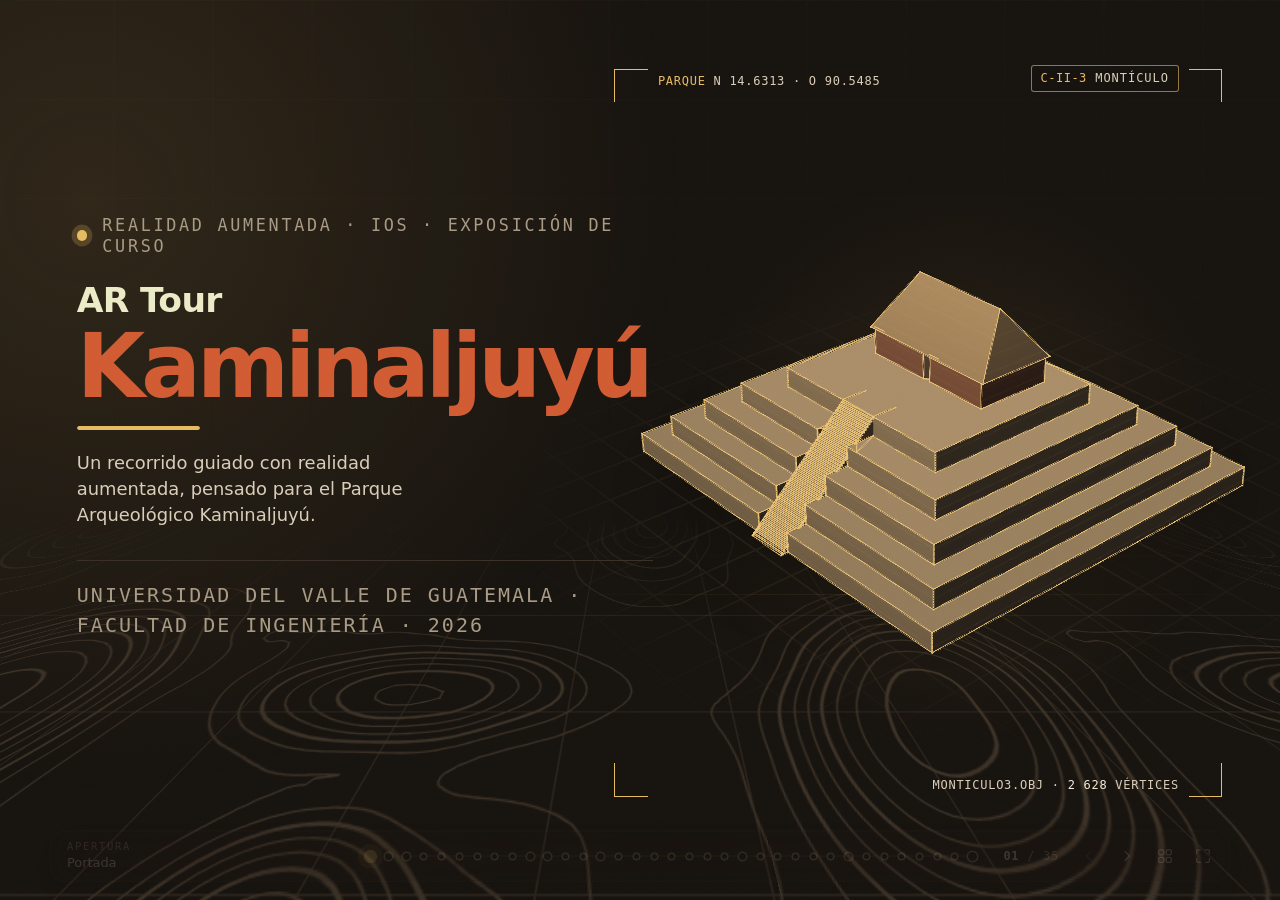
==== commit 3e12f084: "fix: tamaño textos y títulos" ====
--- a/index.html
+++ b/index.html
@@ -57,7 +57,7 @@
             <span class="portada__barra" aria-hidden="true"><i></i></span>
           </h1>
           <p class="lead" data-anim="subir" style="--retraso:420ms">Un recorrido guiado con realidad aumentada, pensado para el Parque Arqueológico Kaminaljuyú.</p>
-          <p class="portada__pie" data-anim="aparecer" style="--retraso:700ms">Universidad del Valle de Guatemala · Facultad de Ingeniería · 2026</p>
+          <p class="portada__pie" data-anim="aparecer" style="--retraso:700ms; font-size:1.25rem">Universidad del Valle de Guatemala · Facultad de Ingeniería · 2026</p>
         </div>
       </div>
     </div></section>
@@ -119,7 +119,7 @@
             <p class="etiqueta">Después · versión iOS</p>
             <p class="tarjeta__t">Arquitectura modular en Swift</p>
             <p class="tarjeta__d">GPS, realidad aumentada, guía virtual y lenguaje, cada uno con su propia interfaz pública.</p>
-            <p class="tarjeta__d" style="margin-top:var(--e-2)"><b>Una sola puerta de entrada</b> por módulo · 4 personas en paralelo</p>
+            <p class="tarjeta__d" style="margin-top:var(--e-2)"><b>Una sola puerta de entrada</b> por módulo</p>
           </div>
         </div>
       </div>
--- a/AR Tour Kaminaljuyú · Realidad aumentada_files/15-eventos.css
+++ b/AR Tour Kaminaljuyú · Realidad aumentada_files/15-eventos.css
@@ -3,7 +3,7 @@
 .diapo[data-id="eventos"] .ev{height:var(--alto-util);justify-content:flex-start;gap:var(--e-5)}
 .diapo[data-id="eventos"] .cabeza .titular{max-width:none;font-size:calc(var(--u)*3.7)}
 
-.diapo[data-id="eventos"] .ev__carriles{position:relative;flex:1;min-height:0;display:grid;grid-template-rows:minmax(0,1fr) minmax(0,1.55fr) minmax(0,1fr)}
+.diapo[data-id="eventos"] .ev__carriles{position:relative;flex:1;min-height:0;display:grid;grid-template-rows:minmax(min-content,1fr) minmax(min-content,1fr) minmax(min-content,1.55fr)}
 .diapo[data-id="eventos"] .ev__lienzo{position:absolute;inset:0;width:100%;height:100%;z-index:0;pointer-events:none}
 .diapo[data-id="eventos"].anim-activa .ev__lienzo{animation:prs-aparecer 900ms ease-out 420ms both}
 .diapo[data-id="eventos"] .ev__carril{position:relative;display:grid;grid-template-columns:minmax(0,25fr) minmax(0,75fr);align-items:center;gap:var(--e-4);
@@ -21,10 +21,10 @@
 
 /* Nodos: quién habla y quién escucha */
 .diapo[data-id="eventos"] .ev__via{position:relative;z-index:1;display:flex;align-items:center;justify-content:space-between;gap:var(--e-6);height:100%}
-.diapo[data-id="eventos"] .ev__nodo{display:inline-flex;flex-direction:column;gap:.25em;padding:.7em 1em;border-radius:var(--r-2,10px);
+.diapo[data-id="eventos"] .ev__nodo{display:inline-flex;flex-direction:column;gap:.05em;padding:.5em 1em .4em;border-radius:var(--r-2,10px);
   background:#1E1914;border:1px solid rgba(243,233,214,.18);box-shadow:0 8px 24px rgba(0,0,0,.35);transition:border-color .5s,box-shadow .5s}
 .diapo[data-id="eventos"] .ev__nodo b{font-weight:700;font-size:var(--t-texto);color:var(--texto);white-space:nowrap;line-height:1.2}
-.diapo[data-id="eventos"] .ev__nodo code{font-family:var(--f-mono);font-size:var(--t-etiqueta);color:var(--texto-mute);white-space:nowrap}
+.diapo[data-id="eventos"] .ev__nodo code{font-family:var(--f-mono);font-size:1.5rem;line-height:1;color:var(--texto-mute);white-space:nowrap}
 .diapo[data-id="eventos"] .ev__nodo--app{border-color:color-mix(in srgb,var(--app) 60%,transparent)}
 .diapo[data-id="eventos"] .ev__nodo--app b{color:var(--app)}
 
@@ -43,10 +43,11 @@
   background:radial-gradient(circle,rgba(230,186,98,.16),rgba(30,25,20,.95) 70%);border:2px solid rgba(230,186,98,.55);
   box-shadow:0 0 0 calc(var(--u)*.6) rgba(230,186,98,.06);transition:border-color .5s}
 .diapo[data-id="eventos"] .ev__bus b{font-family:var(--f-mono);font-size:var(--t-chico);font-weight:500;color:var(--oro)}
-.diapo[data-id="eventos"] .ev__oyentes{display:flex;flex-direction:column;gap:var(--e-3);align-items:stretch}
+.diapo[data-id="eventos"] .ev__oyentes{display:flex;flex-direction:column;gap:var(--e-2);align-items:stretch;justify-content:center}
 .diapo[data-id="eventos"] .ev__nodo--oyente{min-width:calc(var(--u)*16)}
 .diapo[data-id="eventos"] .ev__accion{font-weight:500;color:var(--oro)}
-.diapo[data-id="eventos"] .ev__nodo--oyente code{color:var(--oro);opacity:.85}
+.diapo[data-id="eventos"] .ev__nodo--oyente code{color:var(--oro);opacity:.85;font-size:1.1rem}
+.diapo[data-id="eventos"] .ev__nodo--oyente{padding:.4em .8em}
 .diapo[data-id="eventos"].ev--recibido .ev__nodo--oyente{border-color:rgba(230,186,98,.7);box-shadow:0 0 0 1px rgba(230,186,98,.25),0 0 calc(var(--u)*2) rgba(230,186,98,.18)}
 .diapo[data-id="eventos"]:not(.ev--paso) .ev__bus{border-color:rgba(230,186,98,.3)}
 
--- a/AR Tour Kaminaljuyú · Realidad aumentada_files/guia.css
+++ b/AR Tour Kaminaljuyú · Realidad aumentada_files/guia.css
@@ -14,3 +14,18 @@
   background:#fff;box-shadow:0 10px 30px rgba(0,0,0,.35);border:3px solid rgba(255,255,255,.85)}
 .guia-recuadro .guia-video{object-position:center 12%}
 .guia-nota{display:inline-block;margin-left:.4em;font-size:.8em;color:var(--oro-tema)}
+
+/* ── Texto ampliado para proyección: módulo Guía virtual ──────
+   Misma escala que el módulo GPS (gps.css): se agrandan los tokens de
+   tipografía solo dentro de esta sección. */
+[data-seccion="Guía virtual"]{
+  --t-etiqueta: max(18px, calc(var(--u) * 1.16));
+  --t-chico:    max(19px, calc(var(--u) * 1.42));
+  --t-texto:    max(21px, calc(var(--u) * 1.66));
+  --t-lead:     max(23px, calc(var(--u) * 2.00));
+  --t-3:        calc(var(--u) * 2.50);
+  --t-2:        calc(var(--u) * 3.55);
+  --t-1:        calc(var(--u) * 4.95);
+}
+.guia-onda{width:100%;min-width:260px;height:clamp(130px,24vh,230px)}
+.guia-onda i{min-width:2px}
